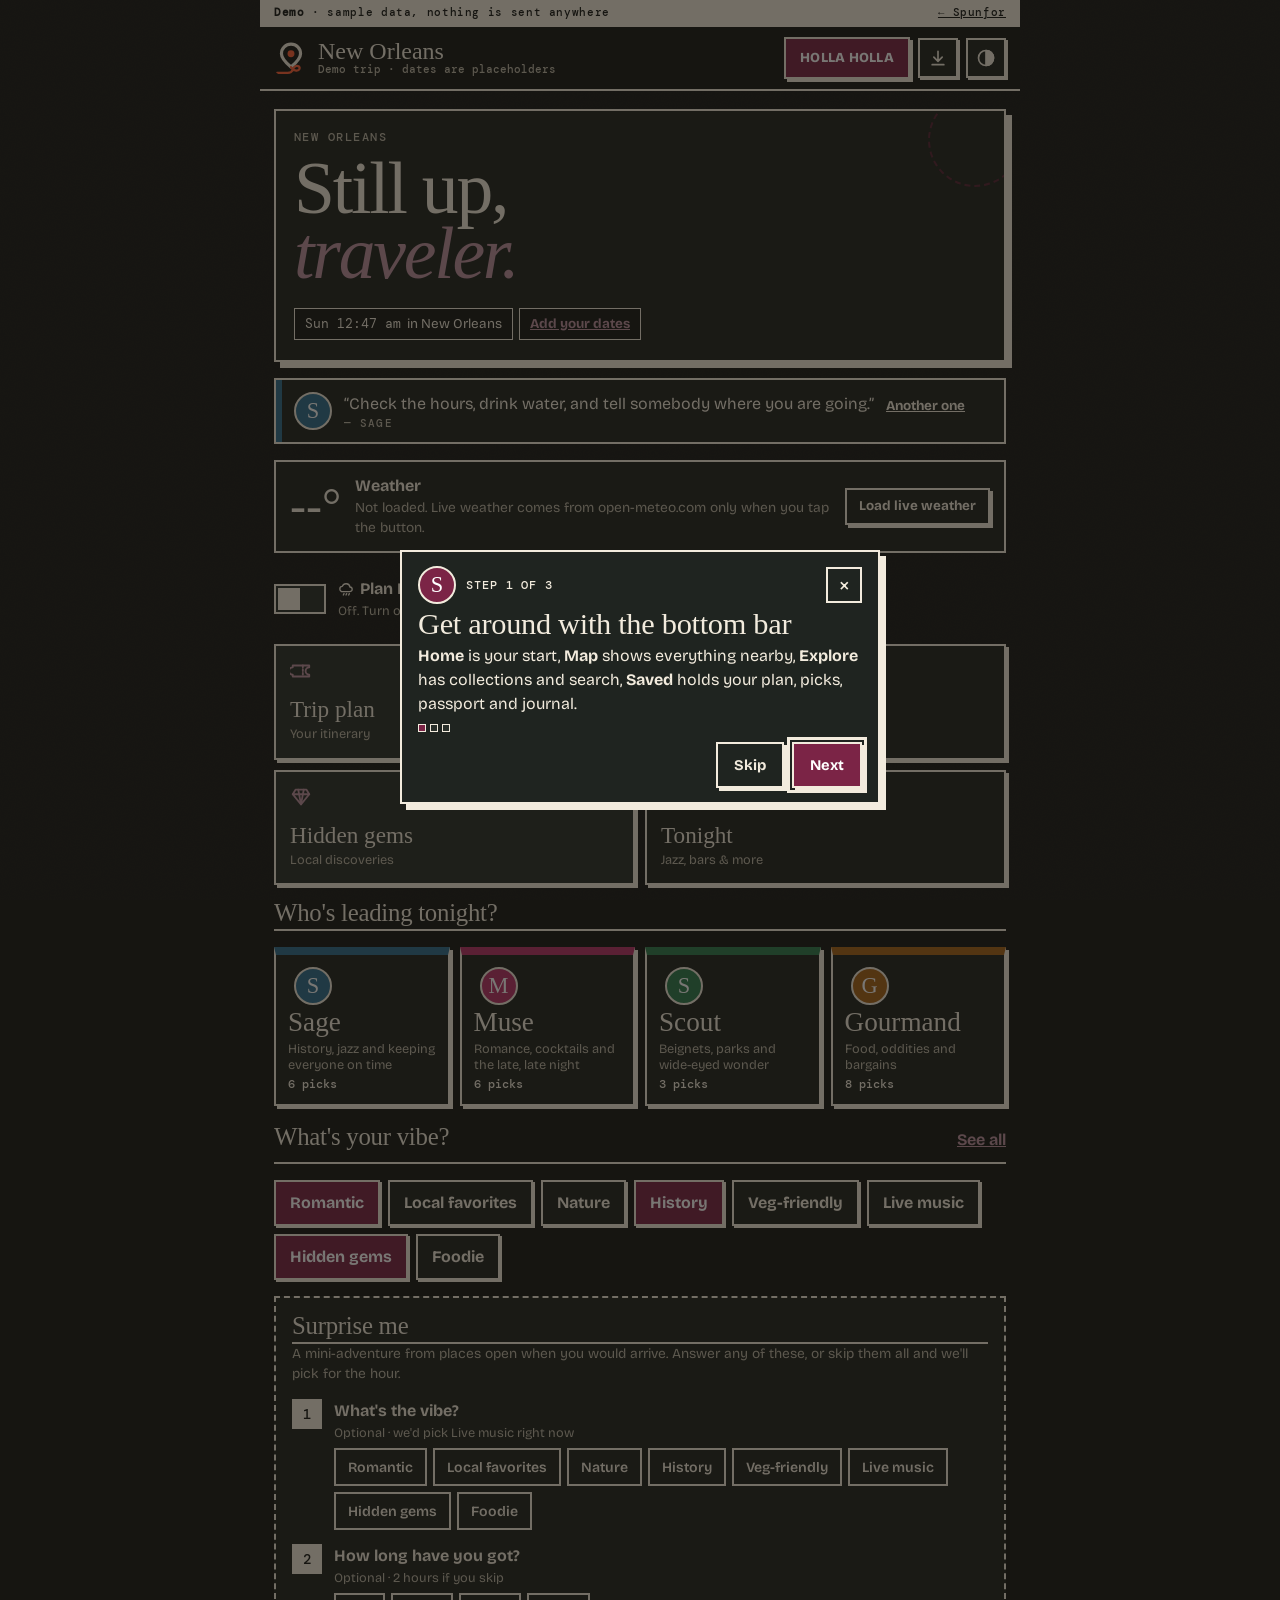
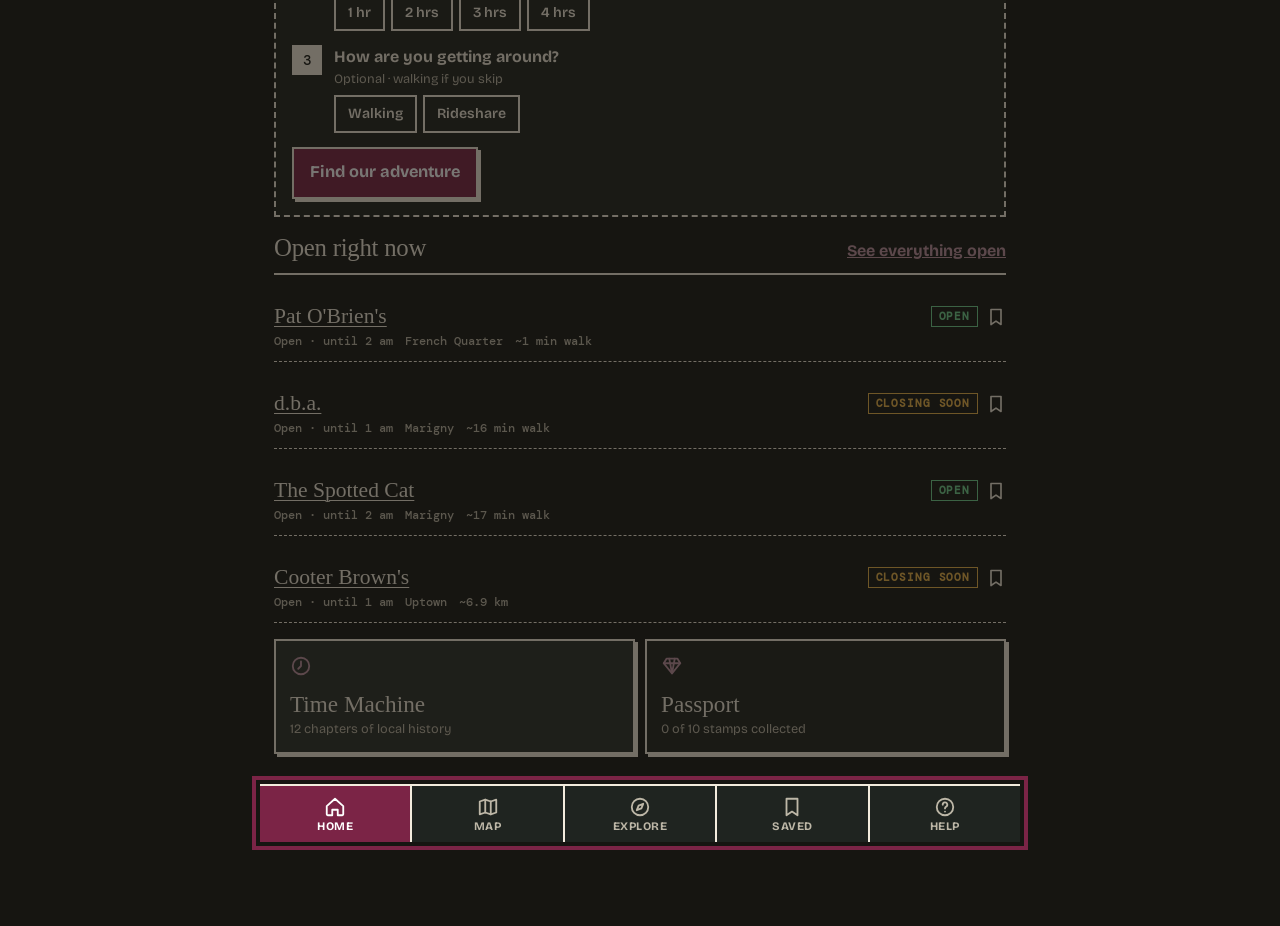
==== demo/index.html @ 2b11a24d "Publish Spunfor site and demo" ====
<!doctype html>
<html lang="en" data-scheme="auto" data-theme-mode="city">
<head>
<meta charset="utf-8">
<meta name="viewport" content="width=device-width, initial-scale=1, viewport-fit=cover">
<title>Spunfor demo app · New Orleans sample</title>
<meta name="description" content="Interactive demo of a Spunfor trip app: Home, Map, Explore, Saved and Help. Open-now filter, Surprise Me, personas, Time Machine, plan, votes, passport and journal. Sample data: New Orleans.">
<meta name="theme-color" content="#F2EBDD">
<link rel="manifest" href="manifest.webmanifest">
<link rel="icon" href="../favicon.svg" type="image/svg+xml">
<link rel="apple-touch-icon" href="../apple-touch-icon.png">
<meta name="apple-mobile-web-app-capable" content="yes">
<meta name="mobile-web-app-capable" content="yes">
<link rel="stylesheet" href="vendor/leaflet/leaflet.css">
<link rel="stylesheet" href="vendor/markercluster/MarkerCluster.css">
<link rel="stylesheet" href="demo.css">
</head>
<body>
<a class="skip" href="#view">Skip to content</a>
<div class="shell" id="shell">
  <div class="demo-bar"><span><b>Demo</b> · sample data, nothing is sent anywhere</span><a href="../index.html">← Spunfor</a></div>
  <header class="top">
    <button class="brand" id="brand" aria-label="Go to Home"><img src="../logo-mark.svg" alt="" width="34" height="34"><span><b id="tripTitle">Trip</b><small id="tripSub"></small></span></button>
    <div class="top-actions">
      <button class="holla" id="btnHolla" aria-pressed="false" title="Show only what is open right now">Holla Holla</button>
      <button class="icon-btn" id="btnInstall" aria-label="Install app" title="Install app"><svg viewBox="0 0 24 24" width="20" height="20" fill="none" stroke="currentColor" stroke-width="2" stroke-linecap="round" stroke-linejoin="round" aria-hidden="true"><path d="M12 4v11M7 11l5 5 5-5M5 20h14"/></svg></button>
      <button class="icon-btn" id="btnTheme" aria-label="Settings and theme" title="Settings and theme"><svg viewBox="0 0 24 24" width="20" height="20" fill="none" stroke="currentColor" stroke-width="2" stroke-linecap="round" stroke-linejoin="round" aria-hidden="true"><circle cx="12" cy="12" r="9"/><path d="M12 3a9 9 0 0 1 0 18z" fill="currentColor"/></svg></button>
    </div>
  </header>
  <main id="view" tabindex="-1"></main>
  <nav class="tabs" id="tabs" role="tablist" aria-label="App sections"></nav>
</div>
<div class="sheet-wrap" id="sheetWrap" hidden>
  <div class="scrim" data-act="closeSheet"></div>
  <section class="sheet" id="sheet" role="dialog" aria-modal="true" aria-labelledby="sheetTitle" tabindex="-1"></section>
</div>
<div class="toast" id="toast" role="status" aria-live="polite"></div>
<script src="vendor/leaflet/leaflet.js"></script>
<script src="vendor/markercluster/leaflet.markercluster.js"></script>
<script src="config.js"></script>
<script src="demo.js"></script>
</body>
</html>
---- demo/vendor/markercluster/MarkerCluster.css ----
.leaflet-cluster-anim .leaflet-marker-icon, .leaflet-cluster-anim .leaflet-marker-shadow {
	-webkit-transition: -webkit-transform 0.3s ease-out, opacity 0.3s ease-in;
	-moz-transition: -moz-transform 0.3s ease-out, opacity 0.3s ease-in;
	-o-transition: -o-transform 0.3s ease-out, opacity 0.3s ease-in;
	transition: transform 0.3s ease-out, opacity 0.3s ease-in;
}

.leaflet-cluster-spider-leg {
	/* stroke-dashoffset (duration and function) should match with leaflet-marker-icon transform in order to track it exactly */
	-webkit-transition: -webkit-stroke-dashoffset 0.3s ease-out, -webkit-stroke-opacity 0.3s ease-in;
	-moz-transition: -moz-stroke-dashoffset 0.3s ease-out, -moz-stroke-opacity 0.3s ease-in;
	-o-transition: -o-stroke-dashoffset 0.3s ease-out, -o-stroke-opacity 0.3s ease-in;
	transition: stroke-dashoffset 0.3s ease-out, stroke-opacity 0.3s ease-in;
}
---- demo/demo.css ----
/* Spunfor demo app: thread & paper. Same bones as the V3 reference (Home, Map, Explore, Saved, Help), new skin. */
@font-face{font-family:"Instrument Serif";src:url(../fonts/instrument-serif.woff2) format("woff2");font-weight:400;font-style:normal;font-display:swap}
@font-face{font-family:"Instrument Serif";src:url(../fonts/instrument-serif-italic.woff2) format("woff2");font-weight:400;font-style:italic;font-display:swap}
@font-face{font-family:"Bricolage Grotesque";src:url(../fonts/bricolage.woff2) format("woff2");font-weight:200 800;font-display:swap}
@font-face{font-family:"DM Mono";src:url(../fonts/dm-mono.woff2) format("woff2");font-weight:400;font-display:swap}
@font-face{font-family:"DM Mono";src:url(../fonts/dm-mono-500.woff2) format("woff2");font-weight:500;font-display:swap}
:root{--accent:#7b2446;--accent2:#d9a441;--on-accent:#fff;--accent-text:#7b2446;--accent2-text:#7a5a10;
 --bg:#F2EBDD;--card:#FBF7EE;--ink:#17140F;--ink2:#4B4438;--line:#17140F;--soft:#E8DFCB;
 --serif:"Instrument Serif","Times New Roman",serif;--sans:"Bricolage Grotesque","Helvetica Neue",Arial,sans-serif;--mono:"DM Mono",ui-monospace,Menlo,monospace;
 --ok:#1F6B3A;--warn:#8A5A00;--bad:#A12A12;--hard:3px 3px 0 var(--line);
 --noise:url("data:image/svg+xml,%3Csvg xmlns='http://www.w3.org/2000/svg' width='220' height='220'%3E%3Cfilter id='n'%3E%3CfeTurbulence type='fractalNoise' baseFrequency='.85' numOctaves='3' stitchTiles='stitch'/%3E%3CfeColorMatrix values='0 0 0 0 .1 0 0 0 0 .08 0 0 0 0 .05 0 0 0 .5 0'/%3E%3C/filter%3E%3Crect width='100%25' height='100%25' filter='url(%23n)'/%3E%3C/svg%3E")}
[data-theme-mode=generic]{--bg:#F5F7FA;--card:#fff;--ink:#0F172A;--ink2:#475569;--line:#0F172A;--soft:#E2E8F0}
[data-scheme=dark]{--bg:#161917;--card:#1F2420;--ink:#F2EBDD;--ink2:#BDB7A7;--line:#F2EBDD;--soft:#2A302B;--ok:#6FD08F;--warn:#E8B24A;--bad:#FF8A70}
[data-scheme=dark][data-theme-mode=generic]{--bg:#0F141B;--card:#18202A;--ink:#E8EEF5;--ink2:#A3B0C0;--line:#E8EEF5;--soft:#222C39}
*{box-sizing:border-box}
html{-webkit-text-size-adjust:100%}
body{margin:0;font:400 16px/1.5 var(--sans);color:var(--ink);background:var(--bg);overflow-x:hidden}
body.noscroll{overflow:hidden}
body::before{content:"";position:fixed;inset:0;background-image:var(--noise);opacity:.12;mix-blend-mode:multiply;pointer-events:none;z-index:1}
[data-scheme=dark] body::before{opacity:.05;mix-blend-mode:screen}
button,input,select{font:inherit;color:inherit}
button{cursor:pointer}
a{color:var(--accent-text)}
h1,h2,h3{font-family:var(--serif);font-weight:400;margin:0 0 .3em;line-height:.98;letter-spacing:-.01em}
h2{font-size:2.5rem}h3{font-size:1.55rem}
p{margin:0 0 .8em}
em{font-style:italic}
.mono{font-family:var(--mono)}.small{font-size:.86rem}.muted{color:var(--ink2)}
.sr,.skip:not(:focus){position:absolute;width:1px;height:1px;overflow:hidden;clip:rect(0 0 0 0)}
.skip:focus{position:fixed;left:8px;top:8px;background:var(--ink);color:var(--bg);padding:8px 12px;z-index:300}
:focus-visible{outline:3px solid var(--ink);outline-offset:2px;box-shadow:0 0 0 5px var(--accent)}
.k{display:block;font:500 .72rem/1.2 var(--mono);letter-spacing:.13em;text-transform:uppercase;color:var(--ink2)}
.shell{max-width:760px;margin:0 auto;min-height:100vh;position:relative;z-index:2;padding-bottom:calc(84px + env(safe-area-inset-bottom))}
.demo-bar{display:flex;justify-content:space-between;gap:12px;background:var(--ink);color:var(--bg);font:500 .72rem/1 var(--mono);letter-spacing:.06em;padding:8px 14px}
.demo-bar a{color:var(--bg)}
.top{position:sticky;top:0;z-index:30;display:flex;align-items:center;justify-content:space-between;gap:8px;padding:10px 14px;background:var(--bg);border-bottom:2px solid var(--line)}
.brand{display:flex;align-items:center;gap:10px;background:none;border:0;padding:0;text-align:left;min-width:0}
.brand img{border-radius:8px;flex:none}
.brand span{display:block;min-width:0}.brand b{display:block;font:400 1.5rem/1 var(--serif);white-space:nowrap;overflow:hidden;text-overflow:ellipsis;max-width:46vw}
.brand small{display:block;font:500 .68rem/1.2 var(--mono);color:var(--ink2);white-space:nowrap;overflow:hidden;text-overflow:ellipsis;max-width:46vw}
.top-actions{display:flex;gap:8px;align-items:center}
.icon-btn{width:40px;height:40px;display:grid;place-items:center;background:var(--card);border:2px solid var(--line);box-shadow:2px 2px 0 var(--line);border-radius:0}
.icon-btn:active{transform:translate(2px,2px);box-shadow:none}
.holla{background:var(--accent);color:var(--on-accent);border:2px solid var(--line);box-shadow:var(--hard);padding:9px 12px;font-weight:800;font-size:.86rem;letter-spacing:.02em;text-transform:uppercase}
.holla[aria-pressed=true]{background:var(--ink);color:var(--bg);transform:translate(3px,3px);box-shadow:none}
.holla:active{transform:translate(3px,3px);box-shadow:none}
main{padding:18px 14px 30px;outline:0}
.page>*+*{margin-top:16px}
/* tab bar */
.tabs{position:fixed;left:0;right:0;bottom:0;z-index:40;display:flex;max-width:760px;margin:0 auto;background:var(--card);border-top:2px solid var(--line);padding-bottom:env(safe-area-inset-bottom)}
.tab{position:relative;flex:1;display:flex;flex-direction:column;align-items:center;gap:3px;padding:10px 0 9px;background:none;border:0;border-right:2px solid var(--line);font:700 .72rem/1 var(--sans);letter-spacing:.04em;text-transform:uppercase;color:var(--ink2)}
.tab:last-child{border-right:0}
.tab.on{background:var(--accent);color:var(--on-accent)}
.tab .n{position:absolute;top:4px;right:calc(50% - 26px);font:500 .62rem/1 var(--mono);background:var(--ink);color:var(--bg);padding:2px 5px;font-style:normal}
/* buttons + chips */
.btn{display:inline-flex;align-items:center;justify-content:center;gap:8px;min-height:44px;padding:10px 16px;background:var(--card);color:var(--ink);border:2px solid var(--line);box-shadow:var(--hard);font-weight:700;font-size:.92rem;text-decoration:none;border-radius:0}
.btn:hover{transform:translate(-1px,-1px)}
.btn:active{transform:translate(3px,3px);box-shadow:none}
.btn.primary{background:var(--accent);color:var(--on-accent)}
.btn.sm{min-height:36px;padding:6px 12px;font-size:.84rem}
.btn.big{min-height:52px;font-size:1.02rem}
.btn[disabled]{opacity:.45;pointer-events:none}
.chip{min-height:38px;padding:6px 12px;background:var(--card);border:2px solid var(--line);font-weight:600;font-size:.88rem;border-radius:0}
.chip[aria-pressed=true]{background:var(--ink);color:var(--bg)}
.chip.zero{opacity:.55}
.cn{font:500 .72rem var(--mono);opacity:.8}
.chip-btn{display:inline-flex;align-items:center;gap:4px;background:none;border:2px solid var(--line);padding:5px 9px;font-weight:700;font-size:.8rem}
.lnk{background:none;border:0;color:var(--accent-text);font-weight:700;text-decoration:underline;padding:6px 0}
.row,.actions{display:flex;flex-wrap:wrap;gap:8px;align-items:center}
.seg{display:flex;flex-wrap:wrap;gap:6px}
.field{min-height:44px;padding:8px 12px;background:var(--card);border:2px solid var(--line);border-radius:0;max-width:100%}
.field.search{flex:1;min-width:0}.field.wide{width:100%;margin-top:6px}
.sh{display:flex;align-items:baseline;justify-content:space-between;gap:10px;border-bottom:2px solid var(--line);padding-bottom:4px}
.sh h3{margin:0}.count{font:500 .8rem var(--mono)}
.head h2{margin-bottom:.15em}
/* hero */
.hero{border:2px solid var(--line);background:var(--card);padding:20px 18px;box-shadow:6px 6px 0 var(--line);position:relative;overflow:hidden}
.hero::after{content:"";position:absolute;right:-18px;top:-18px;width:90px;height:90px;border:2px dashed var(--accent);border-radius:50%;opacity:.6}
.hero h2{font-size:clamp(2.8rem,12vw,4.6rem);line-height:.88;margin:.15em 0 .3em;letter-spacing:-.03em}
.hero h2 em{color:var(--accent-text)}
.chips{display:flex;flex-wrap:wrap;gap:6px;margin-top:8px}
.hchip{display:inline-flex;align-items:center;gap:6px;border:1.5px solid var(--line);padding:5px 10px;font-size:.84rem;background:var(--bg)}
.hchip.on{background:var(--accent);color:var(--on-accent)}
.hchip.lnk{color:var(--accent-text);text-decoration:underline}
.note-bar{border-left:5px solid var(--accent);padding:8px 12px;background:var(--soft);font-size:.9rem;margin:0}
.wx{display:flex;align-items:center;gap:14px;border:2px solid var(--line);background:var(--card);padding:12px 14px;flex-wrap:wrap}
.wx.alert{border-color:var(--bad);background:var(--soft)}
.deg{font:400 3rem/1 var(--serif)}
.wx>div{flex:1;min-width:160px}
.planb{display:flex;align-items:center;gap:12px;padding:8px 0}
.planb small{display:block;color:var(--ink2);font-size:.8rem}
.planb b{display:flex;align-items:center;gap:6px}
.switch{flex:none;width:52px;height:30px;border:2px solid var(--line);background:var(--soft);padding:2px;border-radius:0;position:relative}
.switch i{display:block;width:22px;height:22px;background:var(--ink);transition:transform .15s}
.switch.on{background:var(--accent)}.switch.on i{transform:translateX(22px);background:var(--on-accent)}
/* quips / personas */
.quip{display:flex;gap:12px;align-items:flex-start;border:2px solid var(--line);background:var(--card);padding:12px;position:relative}
.quip::before{content:"";position:absolute;left:0;top:0;bottom:0;width:6px;background:var(--pc,var(--accent))}
.quip .badge,.tour .badge,.g-badge{flex:none;display:grid;place-items:center;width:38px;height:38px;border-radius:50%;background:var(--pc,var(--accent));color:#fff;font:400 1.4rem/1 var(--serif);border:2px solid var(--line);margin-left:6px}
.quip p{margin:0}.quip .who{display:block;font:500 .7rem var(--mono);letter-spacing:.1em;text-transform:uppercase;color:var(--ink2)}
.quip button{background:none;border:0;padding:4px 0;font-weight:700;color:var(--ink);text-decoration:underline;font-size:.84rem}
.girls{display:grid;grid-template-columns:repeat(2,1fr);gap:10px}
.girl{display:flex;flex-direction:column;align-items:flex-start;gap:4px;text-align:left;padding:12px;background:var(--card);border:2px solid var(--line);box-shadow:var(--hard);border-top:8px solid var(--pc)}
.girl b{font:400 1.7rem/1 var(--serif)}.girl .g-k{font-size:.8rem;color:var(--ink2);line-height:1.25}.girl .g-n{font:500 .72rem var(--mono)}
.girl:active{transform:translate(3px,3px);box-shadow:none}
/* tiles */
.tiles,.two{display:grid;grid-template-columns:repeat(2,1fr);gap:10px}
.two{grid-template-columns:1fr 1fr}
.tile{display:flex;flex-direction:column;align-items:flex-start;gap:3px;text-align:left;padding:14px;background:var(--card);border:2px solid var(--line);box-shadow:var(--hard);min-height:112px}
.tile:nth-child(odd){background:var(--soft)}
.tile b{font:400 1.45rem/1 var(--serif)}.tile span:last-child{font-size:.8rem;color:var(--ink2)}
.ti{color:var(--accent-text);margin-bottom:6px}
.tile:active{transform:translate(3px,3px);box-shadow:none}
.tile.wide{min-height:96px}
.moods{display:flex;flex-wrap:wrap;gap:8px}
.mood{padding:9px 14px;background:var(--card);border:2px solid var(--line);font-weight:700;box-shadow:2px 2px 0 var(--line)}
.mood:nth-child(3n+1){background:var(--accent);color:var(--on-accent)}
/* surprise */
.surprise{border:2px dashed var(--line);padding:16px;background:var(--card)}
.sstep{display:flex;gap:12px;margin:14px 0}
.snum{flex:none;width:30px;height:30px;display:grid;place-items:center;background:var(--ink);color:var(--bg);font:500 .9rem var(--mono)}
.sbody{flex:1;min-width:0}.sbody>b{display:block}.shint{display:block;font-size:.8rem;color:var(--ink2);margin-bottom:6px}
.adv{margin-top:16px;border-top:2px solid var(--line);padding-top:14px}
.adv-leg{margin:6px 0 6px 20px;padding-left:12px;border-left:3px dotted var(--accent);font-size:.84rem;color:var(--ink2);display:flex;gap:6px;align-items:center}
.adv-stop{display:flex;gap:12px}.adv-stop .t{font:500 .9rem var(--mono);min-width:64px}
.adv-stop .what{display:flex;flex-direction:column}
.plink{background:none;border:0;padding:2px 0;text-align:left;font-weight:800;color:var(--accent-text);text-decoration:underline}
.why{display:block;font-size:.88rem;color:var(--ink2)}
.est{font-size:.8rem}
.empty,.emptybox{border:2px dashed var(--line);padding:18px;text-align:center;background:var(--card)}
/* place cards: ticket */
.grid{display:grid;gap:14px}
.tk{display:flex;background:var(--card);border:2px solid var(--line);box-shadow:var(--hard);position:relative;-webkit-mask:radial-gradient(circle 9px at calc(100% - 118px) 0,#0000 98%,#000) top/100% 51% no-repeat,radial-gradient(circle 9px at calc(100% - 118px) 100%,#0000 98%,#000) bottom/100% 51% no-repeat;mask:radial-gradient(circle 9px at calc(100% - 118px) 0,#0000 98%,#000) top/100% 51% no-repeat,radial-gradient(circle 9px at calc(100% - 118px) 100%,#0000 98%,#000) bottom/100% 51% no-repeat}
.tk::before{content:"";position:absolute;left:0;top:0;bottom:0;width:6px;background:var(--pc)}
.tk.closed{opacity:.88}
.tk-main{flex:1;min-width:0;text-align:left;background:none;border:0;padding:14px 12px 14px 18px;display:flex;flex-direction:column;gap:4px}
.tk-main h3{margin:2px 0 0;font-size:1.6rem}
.tk-meta{display:flex;flex-wrap:wrap;gap:4px 12px;font:500 .74rem var(--mono);color:var(--ink2);margin-top:4px}
.tk-meta .vis{color:var(--ok)}
.tk-stub{width:118px;flex:none;border-left:2px dashed var(--line);padding:10px 8px;display:flex;flex-direction:column;gap:6px;align-items:flex-start;background:var(--soft)}
.tk-stub small{font:500 .68rem/1.25 var(--mono);color:var(--ink2)}
.st{display:inline-block;font:700 .68rem/1 var(--mono);letter-spacing:.08em;text-transform:uppercase;padding:4px 7px;border:1.5px solid currentColor}
.st.open{color:var(--ok)}.st.closing{color:var(--warn)}.st.closed{color:var(--bad)}
.heartbtn{display:inline-flex;gap:4px;align-items:center;background:none;border:0;padding:4px 0;font-weight:700;font-size:.8rem}
.heartbtn[aria-pressed=true]{color:var(--accent-text)}.heartbtn[aria-pressed=true] svg{fill:currentColor}
.res{display:grid;grid-template-columns:1fr auto;gap:2px 10px;padding:12px 0;border-bottom:1.5px dashed var(--line)}
.res .nm{background:none;border:0;padding:0;text-align:left;font:400 1.35rem/1.1 var(--serif);text-decoration:underline;text-decoration-thickness:1px;text-underline-offset:3px}
.res .right{display:flex;align-items:center;gap:8px}
.sub2{grid-column:1/-1;display:flex;flex-wrap:wrap;gap:4px 12px;font:500 .74rem var(--mono);color:var(--ink2)}
.res .votes,.res .hearts,.res .field,.res>.small{grid-column:1/-1}
.every{font:700 .68rem var(--mono);background:var(--accent);color:var(--on-accent);padding:3px 6px;text-transform:uppercase}
/* explore */
.cols{display:grid;grid-template-columns:repeat(2,1fr);gap:10px}
.colcard{display:flex;flex-direction:column;align-items:flex-start;text-align:left;gap:4px;padding:14px;min-height:140px;border:2px solid var(--line);box-shadow:var(--hard);background:var(--card)}
.colcard b{font:400 1.6rem/1 var(--serif)}.colcard span:last-child{font-size:.82rem;color:var(--ink2)}
.colcard .n2{font:500 .7rem var(--mono);text-transform:uppercase;letter-spacing:.08em}
.colcard.c0{background:var(--accent);color:var(--on-accent)}.colcard.c0 span:last-child{color:inherit}
.colcard.c3,.colcard.c1{background:var(--soft)}
.colcard:nth-child(5n+1){grid-column:1/-1;min-height:110px}
.fgroups{display:grid;gap:10px}.fg-l{display:block;font:500 .7rem var(--mono);letter-spacing:.1em;text-transform:uppercase;color:var(--ink2);margin-bottom:4px}
.fg-c{display:flex;flex-wrap:wrap;gap:6px}
.whybox{border:2px solid var(--line);border-left:8px solid var(--pc,var(--accent));padding:10px 12px;background:var(--card)}
.whybox p{margin:2px 0 0}.ok{font:700 .7rem var(--mono);text-transform:uppercase;letter-spacing:.08em}
.colhead,.holla-head{border:2px solid var(--line);background:var(--card);padding:16px;box-shadow:var(--hard)}
.colhead h2,.holla-head h2{margin:.1em 0}
.colhead .story{font:italic 1.25rem/1.2 var(--serif)}
.holla-head{background:var(--accent);color:var(--on-accent)}.holla-head .k{color:inherit}
.holla-off{background:none;border:0;color:inherit;font-weight:800;text-decoration:underline;padding:0}
.sim{display:flex;flex-wrap:wrap;gap:8px;align-items:center;border:1.5px dashed var(--line);padding:8px 10px}
.links{display:flex;flex-wrap:wrap;gap:6px 14px}
/* time machine */
.tm-bar{display:flex;gap:6px;overflow-x:auto;padding-bottom:6px}.tm-bar .chip{flex:none}
.tm-card{border:2px solid var(--line);background:var(--card);padding:18px;box-shadow:var(--hard)}
.yr{display:block;font:400 4.4rem/.9 var(--serif);color:var(--accent-text)}
.route{list-style:none;padding:0;margin:0;border-left:3px dotted var(--accent);margin-left:8px}
.route li{display:flex;gap:12px;padding:0 0 18px 14px}.route .t{font:500 .9rem var(--mono);min-width:64px}
/* map */
.mapctl{display:flex;flex-wrap:wrap;gap:8px;align-items:flex-end}
.mapsel{display:flex;flex-direction:column;gap:2px;font:500 .7rem var(--mono);text-transform:uppercase;letter-spacing:.08em;color:var(--ink2)}
.mapsel.wide{flex:1}.mapsel .field{text-transform:none;letter-spacing:0;font:inherit;font-size:.95rem;color:var(--ink)}
.mapwrap{position:relative;border:2px solid var(--line);box-shadow:var(--hard)}
.leafmap{height:min(58vh,460px);min-height:300px;background:var(--soft);z-index:1}
.leafmap.dark .leaflet-tile-pane{filter:invert(1) hue-rotate(180deg) brightness(.9) contrast(.9)}
.mapshield{position:absolute;inset:0;z-index:500;background:transparent;border:0;display:flex;align-items:flex-end;justify-content:center;padding:10px}
.mapshield span{background:var(--ink);color:var(--bg);font-weight:700;font-size:.8rem;padding:7px 12px}
.mk{display:grid;place-items:center;width:26px;height:26px;border-radius:50%;border:2.5px solid #17140F;font:700 .62rem var(--mono);color:#17140F;background:#F2EBDD;box-shadow:2px 2px 0 #17140F}
.mk.off{opacity:.55;background:#c9c0ac}.mk.on{background:var(--accent);color:var(--on-accent)}
.mk.on.t-sage{background:#2F6F8F;color:#fff}.mk.on.t-muse{background:#B8326A;color:#fff}.mk.on.t-scout{background:#2E7D4F;color:#fff}.mk.on.t-gourmand{background:#A8641A;color:#fff}
.mk.sv{outline:3px solid #F2EBDD;outline-offset:1px}
.mk.me{width:34px;height:34px;border-radius:0;background:#17140F;color:#F2EBDD;border-color:#F2EBDD}
.mk.stop{background:#F2EBDD;border-radius:0;transform:rotate(45deg)}.mk.stop{font-size:.7rem}
.clu{display:grid;place-items:center;width:34px;height:34px;background:var(--ink,#17140F);color:#F2EBDD;font:700 .8rem var(--mono);border:2px solid #F2EBDD;box-shadow:2px 2px 0 #17140F}
.safety{border:2px solid var(--line);padding:12px;background:var(--card)}.tips{margin:0;padding-left:18px}
details.cat{border:2px solid var(--line);background:var(--card)}details.cat summary{padding:12px;font:400 1.3rem var(--serif);cursor:pointer;display:flex;justify-content:space-between}details.cat .body{padding:0 12px 12px}
.c{font:500 .8rem var(--mono)}
/* saved */
.days{overflow-x:auto;flex-wrap:nowrap}.days .chip{flex:none}
.itin{border-left:3px dotted var(--accent);margin-left:14px;padding-left:0}
.stop{display:flex;gap:10px;align-items:flex-start;margin-left:-15px;padding:6px 0}
.num{flex:none;width:27px;height:27px;display:grid;place-items:center;background:var(--accent);color:var(--on-accent);border:2px solid var(--line);font:700 .8rem var(--mono)}
.stop .sbody{flex:1;min-width:0}.slink{background:none;border:0;padding:0;text-align:left;text-decoration:underline;font-size:1.02rem}
.stop small{display:block;font:500 .74rem var(--mono);color:var(--ink2)}
.bad{display:block;font-size:.78rem;color:var(--bad);font-style:normal;font-weight:700}
.sctl{display:flex;gap:4px;flex-wrap:wrap;justify-content:flex-end;max-width:132px}
.sctl button{min-width:34px;min-height:34px;border:1.5px solid var(--line);background:var(--card);font:600 .72rem var(--mono);display:grid;place-items:center;padding:0 4px}
.sctl button[disabled]{opacity:.3}
.leg{margin:2px 0 2px 14px;padding-left:14px;font-size:.78rem;color:var(--ink2);display:flex;gap:6px;align-items:center}
.votes{display:flex;gap:6px;margin-top:6px}
.vote{flex:1;min-height:40px;border:2px solid var(--line);background:var(--card);font-weight:700}
.vote[aria-pressed=true].v-must{background:var(--ok);color:#fff}.vote[aria-pressed=true].v-maybe{background:var(--accent2);color:#17140F}.vote[aria-pressed=true].v-skip{background:var(--ink);color:var(--bg)}
[data-scheme=dark] .vote[aria-pressed=true].v-must{color:#101510}
.crew{border:2px solid var(--line);padding:12px;background:var(--card);display:grid;gap:8px}
.addperson{display:flex;gap:6px}.addperson .field{flex:1;min-width:0}
.prog{height:14px;border:2px solid var(--line);background:var(--card)}.prog span{display:block;height:100%;background:var(--accent)}
.stamps{display:grid;grid-template-columns:repeat(2,1fr);gap:12px}
.stamp{aspect-ratio:1.3;border:3px dashed var(--ink2);display:grid;place-items:center;text-align:center;padding:8px;color:var(--ink2);transform:rotate(var(--r))}
.stamp.got{border:3px solid var(--accent-text);color:var(--accent-text);background:var(--card);box-shadow:inset 0 0 0 3px var(--card),inset 0 0 0 5px var(--accent-text)}
.stamp .g{display:block;font:500 .74rem var(--mono);letter-spacing:.14em}.stamp b{display:block;font:400 1.35rem/1 var(--serif);margin:4px 0}
.box{border:2px solid var(--line);padding:12px;background:var(--card);margin-top:12px}.box h3{font-size:1.25rem}.box ul{margin:0;padding-left:18px}
.hearts{display:flex;gap:2px}.hearts button{background:none;border:0;padding:6px;color:var(--ink2)}.hearts button.on{color:var(--accent-text)}.hearts button.on svg{fill:currentColor}
/* help */
.help-toc{display:flex;flex-wrap:wrap;gap:6px 14px}
.help-sec{border-top:2px solid var(--line);padding-top:12px}
.help-sec dt{font-weight:800;margin-top:10px}.help-sec dd{margin:2px 0 0;color:var(--ink2)}.help-sec dd b{color:var(--ink)}
code{font:500 .86em var(--mono);background:var(--soft);padding:1px 5px}
/* sheets */
.sheet-wrap{position:fixed;inset:0;z-index:100;display:flex;align-items:flex-end;justify-content:center}
.sheet-wrap[hidden]{display:none}
.scrim{position:absolute;inset:0;background:rgba(23,20,15,.55);opacity:0;transition:opacity .18s}
.sheet-wrap.on .scrim{opacity:1}
.sheet{position:relative;width:100%;max-width:640px;max-height:88vh;overflow:auto;background:var(--bg);border:2px solid var(--line);border-bottom:0;padding:10px 16px calc(20px + env(safe-area-inset-bottom));transform:translateY(30px);opacity:0;transition:transform .2s,opacity .2s;outline:0}
.sheet-wrap.on .sheet{transform:none;opacity:1}
.grab{width:46px;height:5px;background:var(--line);margin:0 auto 10px}
.rowb{display:flex;justify-content:space-between;align-items:flex-start;gap:10px}.rowb h2{font-size:2.2rem;margin:0}
.status-row{display:flex;align-items:center;gap:10px;margin:8px 0}
.more summary{cursor:pointer;font-weight:700;padding:6px 0}
.hrs{width:100%;border-collapse:collapse;font:500 .84rem var(--mono)}.hrs td{padding:4px 6px;border-bottom:1px dashed var(--line)}.hrs .is-today{font-weight:700;background:var(--soft)}
.kv{display:grid;grid-template-columns:84px 1fr;gap:6px 10px;margin:12px 0}.kv dt{font:500 .72rem var(--mono);text-transform:uppercase;color:var(--ink2);padding-top:3px}.kv dd{margin:0}
.srcline{font-size:.8rem;color:var(--ink2)}
.stickybar{position:sticky;bottom:-20px;display:flex;flex-wrap:wrap;gap:8px;background:var(--bg);padding:10px 0;border-top:2px solid var(--line);margin-top:10px}
.modes{display:grid;grid-template-columns:repeat(3,1fr);gap:8px}
.mode{display:flex;flex-direction:column;align-items:flex-start;gap:3px;text-align:left;padding:10px;border:2px solid var(--line);background:var(--card)}.mode small{font-size:.74rem;color:var(--ink2)}
.mode i{width:100%;height:16px;border:1.5px solid var(--line);display:block}
.mode[aria-pressed=true]{background:var(--ink);color:var(--bg)}.mode[aria-pressed=true] small{color:var(--bg)}
.custom{margin:12px 0}.presets{display:flex;gap:6px;flex-wrap:wrap}.presets button{width:34px;height:34px;border:2px solid var(--line)}
input[type=color]{width:48px;height:44px;border:2px solid var(--line);padding:2px;background:var(--card)}
.sec-t{font-size:1.4rem;margin-top:1.1em;border-bottom:2px solid var(--line)}
.pedit{display:grid;gap:6px;border-left:6px solid var(--pc);padding:6px 0 6px 10px;margin:8px 0}.pedit label{display:grid;gap:2px;font:500 .72rem var(--mono);text-transform:uppercase;color:var(--ink2)}
.toast{position:fixed;left:50%;bottom:calc(92px + env(safe-area-inset-bottom));transform:translate(-50%,20px);background:var(--ink);color:var(--bg);padding:10px 16px;font-weight:700;font-size:.9rem;opacity:0;pointer-events:none;transition:.2s;z-index:200;max-width:90vw;text-align:center}
.toast.on{opacity:1;transform:translate(-50%,0)}
/* tour */
.tour-hi{position:relative;z-index:150;outline:4px solid var(--accent)!important;outline-offset:4px;box-shadow:0 0 0 9999px rgba(23,20,15,.58)!important}
.top.tour-hi,.tabs.tour-hi{box-shadow:0 0 0 9999px rgba(23,20,15,.58)!important}
.top .holla.tour-hi{position:relative}
.tour{position:fixed;left:12px;right:12px;bottom:calc(96px + env(safe-area-inset-bottom));max-width:480px;margin:0 auto;z-index:260;background:var(--card);border:2px solid var(--line);box-shadow:6px 6px 0 var(--line);padding:14px 16px}
.tour.tour-up{bottom:auto;top:90px}
.tour h2{font-size:1.9rem;margin:6px 0 4px}.tour p{margin:0 0 8px}
.tour-top{display:flex;align-items:center;gap:10px}.tour-n{flex:1;font:500 .72rem var(--mono);text-transform:uppercase;letter-spacing:.08em}
.tour-x{width:36px;height:36px;border:2px solid var(--line);background:none;font-size:1.3rem}
.tour .badge{margin-left:0}
.tour-dots{display:flex;gap:4px;margin:6px 0 10px;flex-wrap:wrap}.tour-dots i{width:8px;height:8px;background:var(--soft);border:1px solid var(--line)}.tour-dots i.on{background:var(--accent)}
.tour-acts{display:flex;gap:8px;flex-wrap:wrap;justify-content:flex-end}
.leaflet-container{font-family:var(--sans)}
@media(min-width:620px){.girls{grid-template-columns:repeat(4,1fr)}.cols{grid-template-columns:repeat(3,1fr)}.colcard:nth-child(5n+1){grid-column:auto}.grid{grid-template-columns:1fr 1fr}.stamps{grid-template-columns:repeat(3,1fr)}.sheet-wrap{align-items:center}.sheet{border-bottom:2px solid var(--line)}}
@media(max-width:380px){.tk{-webkit-mask:none;mask:none}.tk-stub{width:104px}.brand b,.brand small{max-width:34vw}.holla{padding:8px}}
@media(prefers-reduced-motion:reduce){*{transition:none!important;animation:none!important;scroll-behavior:auto!important}}
.holla{white-space:nowrap;font-size:.76rem;padding:9px 10px}
.brand b{max-width:40vw}
.demo-bar{font-size:.66rem}
@media(min-width:620px){.brand b,.brand small{max-width:none}.holla{font-size:.86rem;padding:9px 14px}}
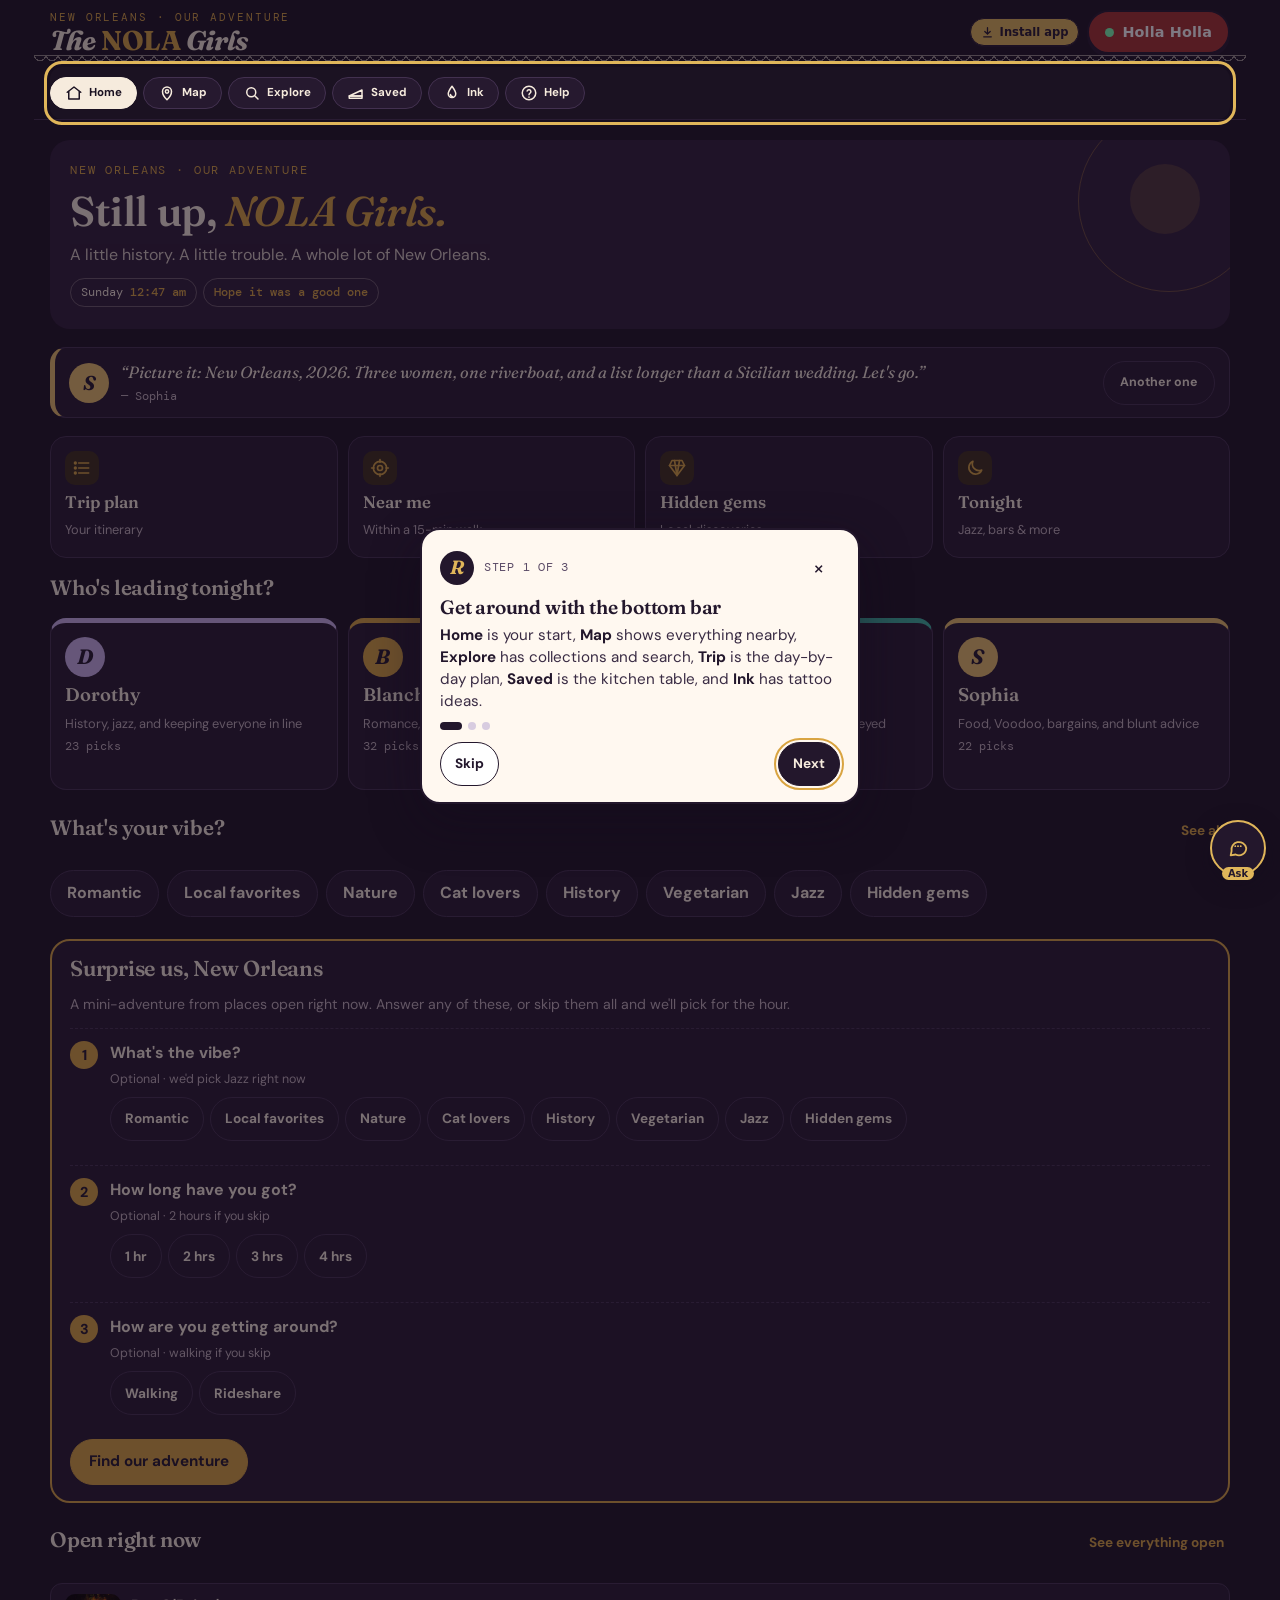
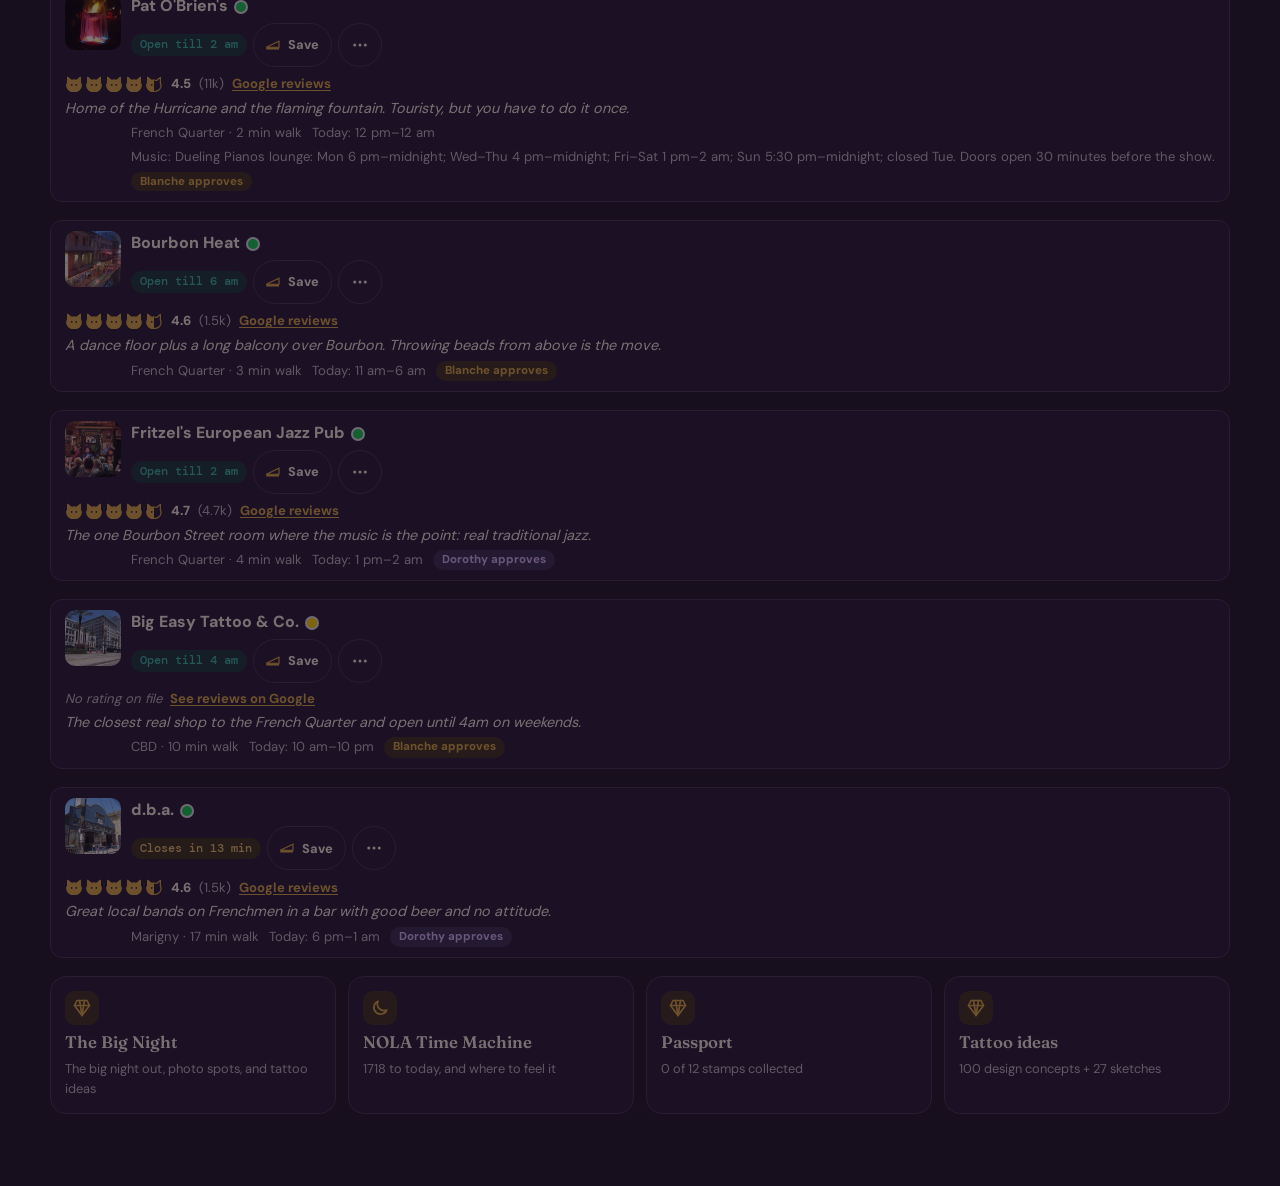
==== commit a7f4792e: "Spunfor redesign: Unbounded brand, unlock modal customizer, single-file demo (e2e 77/77)" ====
--- a/demo/index.html
+++ b/demo/index.html
@@ -1,43 +1,5348 @@
 <!doctype html>
-<html lang="en" data-scheme="auto" data-theme-mode="city">
+<html lang="en">
 <head>
 <meta charset="utf-8">
-<meta name="viewport" content="width=device-width, initial-scale=1, viewport-fit=cover">
-<title>Spunfor demo app · New Orleans sample</title>
-<meta name="description" content="Interactive demo of a Spunfor trip app: Home, Map, Explore, Saved and Help. Open-now filter, Surprise Me, personas, Time Machine, plan, votes, passport and journal. Sample data: New Orleans.">
-<meta name="theme-color" content="#F2EBDD">
+<meta name="viewport" content="width=device-width,initial-scale=1,viewport-fit=cover">
+<meta name="description" content="V3 New · New Orleans trip hub: what is open now, a real map, the plan, saved places, and tattoo ideas.">
+<meta name="robots" content="noindex,nofollow">
+<meta name="theme-color" content="#23172C">
 <link rel="manifest" href="manifest.webmanifest">
-<link rel="icon" href="../favicon.svg" type="image/svg+xml">
-<link rel="apple-touch-icon" href="../apple-touch-icon.png">
+<link rel="icon" href="icon.svg" type="image/svg+xml">
+<link rel="apple-touch-icon" href="icon.svg">
 <meta name="apple-mobile-web-app-capable" content="yes">
-<meta name="mobile-web-app-capable" content="yes">
+<style>:root{padding-top:env(safe-area-inset-top,0px);padding-bottom:env(safe-area-inset-bottom,0px)}body{margin:0}img{max-width:100%}[hidden]{display:none!important}</style>
+</head>
+<body>
+<title>NOLA Girls Companion</title>
+<link rel="stylesheet" href="fonts/fonts.css">
 <link rel="stylesheet" href="vendor/leaflet/leaflet.css">
 <link rel="stylesheet" href="vendor/markercluster/MarkerCluster.css">
-<link rel="stylesheet" href="demo.css">
-</head>
-<body>
-<a class="skip" href="#view">Skip to content</a>
-<div class="shell" id="shell">
-  <div class="demo-bar"><span><b>Demo</b> · sample data, nothing is sent anywhere</span><a href="../index.html">← Spunfor</a></div>
-  <header class="top">
-    <button class="brand" id="brand" aria-label="Go to Home"><img src="../logo-mark.svg" alt="" width="34" height="34"><span><b id="tripTitle">Trip</b><small id="tripSub"></small></span></button>
-    <div class="top-actions">
-      <button class="holla" id="btnHolla" aria-pressed="false" title="Show only what is open right now">Holla Holla</button>
-      <button class="icon-btn" id="btnInstall" aria-label="Install app" title="Install app"><svg viewBox="0 0 24 24" width="20" height="20" fill="none" stroke="currentColor" stroke-width="2" stroke-linecap="round" stroke-linejoin="round" aria-hidden="true"><path d="M12 4v11M7 11l5 5 5-5M5 20h14"/></svg></button>
-      <button class="icon-btn" id="btnTheme" aria-label="Settings and theme" title="Settings and theme"><svg viewBox="0 0 24 24" width="20" height="20" fill="none" stroke="currentColor" stroke-width="2" stroke-linecap="round" stroke-linejoin="round" aria-hidden="true"><circle cx="12" cy="12" r="9"/><path d="M12 3a9 9 0 0 1 0 18z" fill="currentColor"/></svg></button>
-    </div>
-  </header>
-  <main id="view" tabindex="-1"></main>
-  <nav class="tabs" id="tabs" role="tablist" aria-label="App sections"></nav>
-</div>
-<div class="sheet-wrap" id="sheetWrap" hidden>
-  <div class="scrim" data-act="closeSheet"></div>
-  <section class="sheet" id="sheet" role="dialog" aria-modal="true" aria-labelledby="sheetTitle" tabindex="-1"></section>
-</div>
-<div class="toast" id="toast" role="status" aria-live="polite"></div>
+<link rel="stylesheet" href="vendor/markercluster/MarkerCluster.Default.css">
+<style>
+/* Layout: 1985 Miami lanai. Wicker-and-banana-leaf header with a script logo, pastel tabs, one view at a time; each tab opens with a line from one of the four girls. */
+:root{
+  --bg:#FFF4EF;  --surface:#FFFFFF; --sunk:#FBE7DF; --ink:#2E2433; --muted:#6F6274; --line:#EBD3CB;
+  --accent:#2F7F73; --accent-ink:#FFFFFF; --accent-soft:#D6EFE9;   /* seafoam: Rose */
+  --coral:#D2614C;  --coral-soft:#FCE1DA;                          /* coral: Blanche */
+  --lav:#7558AE;    --lav-soft:#ECE4F7;                            /* lavender: Dorothy */
+  --gold:#9C6C14;   --gold-soft:#F7EAD0;                           /* gold: Sophia */
+  --leaf:#5C9A6A;   --wicker:#D8B98E;
+  --warn:#9A2F22;   --warn-soft:#FBE3DE; --scrim:rgba(46,36,51,.5);
+  --water:#B9DDE6; --safe:#2E8B4E; --mid:#D19A12; --risk:#C23B32;
+  --script:"Pacifico", "Brush Script MT", cursive;
+  --display:"Playfair Display", Georgia, serif;
+  --body:"Nunito Sans", "Segoe UI", system-ui, sans-serif;
+  --mono:"DM Mono", ui-monospace, Consolas, monospace;
+}
+@media (prefers-color-scheme: dark){
+  :root:not([data-theme="light"]){
+    --bg:#1C1622; --surface:#261E2D; --sunk:#30263A; --ink:#F6ECEF; --muted:#BBAEC0; --line:#3E3249;
+    --accent:#7FD3C3; --accent-ink:#10201D; --accent-soft:#1E3B37;
+    --coral:#F59A86; --coral-soft:#4A2622; --lav:#C2ACEC; --lav-soft:#33284A; --gold:#E8BE6A; --gold-soft:#3D3018;
+    --leaf:#79B888; --wicker:#6B5638; --warn:#F2A394; --warn-soft:#45231E; --scrim:rgba(0,0,0,.6); --water:#1F4450; --safe:#4CC27A; --mid:#F0C04A; --risk:#F06A5E; color-scheme:dark;
+  }
+}
+:root[data-theme="dark"]{
+  --bg:#1C1622; --surface:#261E2D; --sunk:#30263A; --ink:#F6ECEF; --muted:#BBAEC0; --line:#3E3249;
+  --accent:#7FD3C3; --accent-ink:#10201D; --accent-soft:#1E3B37;
+  --coral:#F59A86; --coral-soft:#4A2622; --lav:#C2ACEC; --lav-soft:#33284A; --gold:#E8BE6A; --gold-soft:#3D3018;
+  --leaf:#79B888; --wicker:#6B5638; --warn:#F2A394; --warn-soft:#45231E; --scrim:rgba(0,0,0,.6); --water:#1F4450; --safe:#4CC27A; --mid:#F0C04A; --risk:#F06A5E; color-scheme:dark;
+}
+*{box-sizing:border-box}
+body{background:var(--bg);color:var(--ink);font-family:var(--body);font-size:15px;line-height:1.55;padding-inline:16px;padding-block:0 72px}
+.wrap{max-width:1080px;margin:0 auto}
+h1,h2,h3{margin:0;text-wrap:balance;line-height:1.15}
+h2{font-family:var(--display);font-style:italic;font-weight:700;font-size:1.8rem}
+h3{font-family:var(--display);font-style:italic;font-weight:700;font-size:1.15rem}
+p{margin:0}
+a{color:var(--accent);text-underline-offset:2px}
+button{font:inherit;color:inherit;cursor:pointer}
+:focus-visible{outline:2px solid var(--coral);outline-offset:2px}
+.muted{color:var(--muted)} .small{font-size:.85rem}
+.mono{font-family:var(--mono);font-variant-numeric:tabular-nums}
+.eyebrow{font-family:var(--mono);font-size:.72rem;letter-spacing:.12em;text-transform:uppercase;color:var(--coral)}
+
+/* header: wicker strip + leaves */
+.top{position:sticky;top:env(safe-area-inset-top,0px);z-index:10;background:var(--bg);margin-inline:-16px;padding:0 16px;border-bottom:1px solid var(--line)}
+.wicker{height:8px;margin-inline:-16px;background:
+  repeating-linear-gradient(45deg,var(--wicker) 0 3px,transparent 3px 7px),
+  repeating-linear-gradient(-45deg,var(--wicker) 0 3px,var(--sunk) 3px 7px)}
+.top-row{position:relative;display:flex;flex-wrap:wrap;align-items:center;justify-content:space-between;gap:6px 16px;padding-top:10px}
+.brand{display:flex;align-items:baseline;gap:12px;flex-wrap:wrap;min-width:0}
+.logo{font-family:var(--script);font-weight:400;font-size:1.9rem;color:var(--coral);line-height:1.2}
+.logo span{color:var(--accent)}
+.sub{font-family:var(--mono);font-size:.75rem;color:var(--muted)}
+.sync{font-family:var(--mono);font-size:.72rem;padding:3px 10px;border-radius:999px;border:1px solid var(--line);color:var(--muted);background:var(--surface);white-space:nowrap}
+.sync.on{border-color:var(--accent);color:var(--accent);background:var(--accent-soft)}
+.leaf{position:absolute;right:-6px;top:-4px;width:86px;height:86px;opacity:.22;pointer-events:none}
+.leaf path{fill:var(--leaf)}
+.tabs{display:flex;gap:6px;overflow-x:auto;padding-block:10px;scrollbar-width:none}
+.tabs::-webkit-scrollbar{display:none}
+.tab{border:1px solid var(--line);background:var(--surface);border-radius:999px;padding:6px 14px;font-weight:700;font-size:.9rem;color:var(--muted);white-space:nowrap}
+.tab[aria-selected="true"]{background:var(--ink);border-color:var(--ink);color:var(--bg)}
+.tab .n{font-family:var(--mono);font-size:.7rem;margin-left:5px;color:var(--coral)}
+.tab[aria-selected="true"] .n{color:var(--gold-soft)}
+main{padding-top:20px;display:grid;gap:20px}
+.view{display:grid;gap:18px}
+.head{display:grid;gap:4px}
+
+/* girl talk */
+.talk{display:grid;grid-template-columns:auto 1fr auto;gap:12px;align-items:center;border-radius:14px;padding:12px 14px;background:var(--lav-soft);border:1px solid var(--line)}
+.talk[data-g="Blanche"]{background:var(--coral-soft)}
+.talk[data-g="Rose"]{background:var(--accent-soft)}
+.talk[data-g="Sophia"]{background:var(--gold-soft)}
+.badge-g{width:40px;height:40px;border-radius:50%;display:grid;place-items:center;font-family:var(--script);font-size:1.2rem;color:var(--surface);background:var(--lav)}
+.talk[data-g="Blanche"] .badge-g{background:var(--coral)}
+.talk[data-g="Rose"] .badge-g{background:var(--accent);color:var(--accent-ink)}
+.talk[data-g="Sophia"] .badge-g{background:var(--gold)}
+.talk q{font-style:italic;quotes:"\201C" "\201D"}
+.talk .who-g{display:block;font-family:var(--mono);font-size:.72rem;color:var(--muted);margin-top:2px}
+.talk > div{min-width:0}
+.again{border:1px solid var(--line);background:var(--surface);border-radius:999px;padding:4px 10px;font-size:.78rem;font-weight:700;white-space:nowrap}
+
+/* picture it */
+.picture{background:var(--surface);border:1px solid var(--line);border-radius:14px;padding:18px 20px;display:grid;gap:12px}
+.picture .line{font-family:var(--display);font-style:italic;font-weight:700;font-size:clamp(1.3rem,3.6vw,1.9rem);line-height:1.2}
+.picture .line em{font-style:italic;color:var(--coral)}
+.facts{display:flex;flex-wrap:wrap;gap:8px}
+.fact{border-radius:999px;padding:4px 12px;font-size:.85rem;background:var(--sunk);font-weight:600}
+.fact b{font-family:var(--mono);font-weight:500;color:var(--coral)}
+.form{display:grid;grid-template-columns:repeat(auto-fit,minmax(180px,1fr));gap:10px}
+.form label{display:grid;gap:4px;font-size:.8rem;font-weight:700;color:var(--muted);min-width:0}
+.field{border:1px solid var(--line);background:var(--bg);border-radius:8px;padding:8px 12px;font:inherit;color:var(--ink);min-width:0;width:100%}
+.alerts{display:grid;gap:8px}
+.alert{display:grid;grid-template-columns:auto 1fr;gap:10px;align-items:start;border-radius:10px;padding:10px 14px;background:var(--sunk);font-size:.9rem}
+.alert .dot{width:10px;height:10px;border-radius:50%;margin-top:6px;background:var(--accent)}
+.alert.good .dot{background:var(--leaf)} .alert.heads .dot{background:var(--coral)} .alert.fun .dot{background:var(--lav)}
+
+/* chips & controls */
+.row{display:flex;flex-wrap:wrap;gap:8px;align-items:center}
+.chip{border:1px solid var(--line);background:var(--surface);border-radius:999px;padding:5px 12px;font-size:.85rem;font-weight:700;white-space:nowrap}
+.chip[aria-pressed="true"]{background:var(--accent);border-color:var(--accent);color:var(--accent-ink)}
+.chip.cake[aria-pressed="true"]{background:var(--coral);border-color:var(--coral);color:var(--surface)}
+input.search{flex:1 1 220px;width:auto;background:var(--surface)}
+select.field{flex:0 1 auto;width:auto;background:var(--surface)}
+.count{font-family:var(--mono);font-size:.8rem;color:var(--muted)}
+.btn{border:1px solid var(--line);background:var(--sunk);border-radius:999px;padding:5px 12px;font-size:.8rem;font-weight:700;text-decoration:none;color:var(--ink);display:inline-flex;align-items:center;gap:6px}
+.btn:hover{border-color:var(--coral)}
+.btn.primary{background:var(--coral);border-color:var(--coral);color:var(--surface)}
+.btn:disabled{opacity:.5;cursor:not-allowed}
+
+/* cards */
+.grid{display:grid;grid-template-columns:repeat(auto-fill,minmax(290px,1fr));gap:12px}
+.card{background:var(--surface);border:1px solid var(--line);border-radius:14px;padding:16px;display:grid;gap:8px;align-content:start;min-width:0}
+.card-top{display:flex;justify-content:space-between;gap:10px;align-items:start}
+.card h3 button{all:unset;cursor:pointer}
+.card h3 button:hover{color:var(--coral)}
+.card h3 button:focus-visible{outline:2px solid var(--coral);outline-offset:2px}
+.meta{display:flex;flex-wrap:wrap;gap:4px 10px;font-size:.8rem;color:var(--muted)}
+.meta .mono{color:var(--ink)}
+.tags{display:flex;flex-wrap:wrap;gap:4px}
+.tag{font-family:var(--mono);font-size:.68rem;padding:1px 8px;border-radius:999px;background:var(--sunk);color:var(--muted)}
+.ok{font-size:.72rem;font-weight:800;padding:1px 9px;border-radius:999px}
+.ok.Dorothy{background:var(--lav-soft);color:var(--lav)} .ok.Blanche{background:var(--coral-soft);color:var(--coral)}
+.ok.Rose{background:var(--accent-soft);color:var(--accent)} .ok.Sophia{background:var(--gold-soft);color:var(--gold)}
+.note{font-size:.9rem}
+.actions{display:flex;flex-wrap:wrap;gap:6px;align-items:center}
+.cakebtn{border:1px solid var(--line);background:var(--surface);border-radius:999px;padding:4px 10px 4px 8px;display:inline-flex;align-items:center;gap:6px;font-size:.8rem;font-weight:800;flex-shrink:0}
+.cakebtn svg{width:18px;height:18px}
+.cakebtn .crust{fill:var(--wicker)} .cakebtn .body{fill:none;stroke:var(--coral);stroke-width:1.6} .cakebtn .berry{fill:none}
+.cakebtn[aria-pressed="true"]{background:var(--coral-soft);border-color:var(--coral);color:var(--coral)}
+.cakebtn[aria-pressed="true"] .body{fill:var(--surface)} .cakebtn[aria-pressed="true"] .berry{fill:var(--coral)}
+.faces{display:inline-flex}
+.faces img,.faces span.dot{width:20px;height:20px;border-radius:50%;border:2px solid var(--surface);margin-left:-6px;background:var(--sunk);object-fit:cover}
+.faces img:first-child,.faces span.dot:first-child{margin-left:0}
+.empty{background:var(--surface);border:1px dashed var(--line);border-radius:14px;padding:28px;text-align:center;color:var(--muted)}
+
+/* plan */
+.day{background:var(--surface);border:1px solid var(--line);border-radius:14px;padding:18px 20px;display:grid;gap:10px}
+.day-head{display:flex;flex-wrap:wrap;justify-content:space-between;align-items:baseline;gap:6px;border-bottom:1px dashed var(--line);padding-bottom:10px}
+.date-tag{font-family:var(--mono);font-size:.78rem;color:var(--coral);font-weight:500}
+.who{font-family:var(--mono);font-size:.75rem;color:var(--muted)}
+ol.tl{list-style:none;margin:0;padding:0}
+ol.tl li{display:grid;grid-template-columns:78px 1fr;gap:12px;padding-block:10px;border-top:1px dashed var(--line)}
+ol.tl li:first-child{border-top:0}
+.t{font-family:var(--mono);font-size:.85rem;color:var(--accent);padding-top:1px}
+li.key .t{color:var(--coral);font-weight:500}
+.what{display:grid;gap:4px;min-width:0}
+.what b{font-weight:800}
+.what .d{font-size:.9rem;color:var(--muted)}
+.links{display:flex;flex-wrap:wrap;gap:5px}
+.plink{border:1px solid var(--line);background:var(--sunk);border-radius:999px;padding:2px 10px;font-size:.78rem;font-weight:700}
+.plink:hover{border-color:var(--coral);color:var(--coral)}
+.plink.picked{border-color:var(--coral);color:var(--coral);background:var(--coral-soft)}
+.alt{font-size:.88rem;color:var(--muted);border-left:3px solid var(--wicker);padding-left:12px;display:grid;gap:6px}
+.opts{display:grid;grid-template-columns:repeat(auto-fit,minmax(240px,1fr));gap:10px}
+.opt{border:1px solid var(--line);border-radius:10px;padding:12px 14px;display:grid;gap:6px;align-content:start}
+
+/* tables */
+.tw{overflow-x:auto;border:1px solid var(--line);border-radius:14px;background:var(--surface);max-width:100%}
+table{border-collapse:collapse;width:100%;font-size:.88rem;min-width:640px}
+th,td{text-align:left;padding:9px 12px;border-bottom:1px solid var(--line);vertical-align:top}
+th{font-size:.72rem;letter-spacing:.06em;text-transform:uppercase;color:var(--muted);font-weight:800;background:var(--sunk)}
+tr:last-child td{border-bottom:0}
+td.num{font-family:var(--mono);font-variant-numeric:tabular-nums;white-space:nowrap}
+td.best{color:var(--coral);font-weight:800}
+.callout{border:1px solid var(--line);background:var(--surface);border-radius:14px;padding:14px 16px;display:grid;gap:6px}
+.callout.warn{border-color:var(--warn);background:var(--warn-soft)}
+.callout.warn b:first-child{color:var(--warn)}
+.two{display:grid;grid-template-columns:repeat(auto-fit,minmax(270px,1fr));gap:12px}
+.two > *{min-width:0}
+.box{background:var(--surface);border:1px solid var(--line);border-radius:14px;padding:14px 16px;display:grid;gap:8px;align-content:start}
+.box ul{margin:0;padding-left:18px;display:grid;gap:4px}
+
+/* checklist */
+.checks{list-style:none;margin:0;padding:0;display:grid;gap:6px}
+.check{display:grid;grid-template-columns:28px 1fr auto;gap:10px;align-items:center;background:var(--surface);border:1px solid var(--line);border-radius:12px;padding:10px 14px;text-align:left;width:100%}
+.box-ic{width:22px;height:22px;border:2px solid var(--line);border-radius:6px;display:grid;place-items:center}
+.check[aria-checked="true"] .box-ic{background:var(--accent);border-color:var(--accent)}
+.check[aria-checked="true"] .box-ic::after{content:"";width:10px;height:6px;border-left:2px solid var(--accent-ink);border-bottom:2px solid var(--accent-ink);transform:rotate(-45deg) translate(1px,-1px)}
+.check[aria-checked="true"] .lbl{color:var(--muted);text-decoration:line-through}
+.progress{height:10px;background:var(--sunk);border-radius:99px;overflow:hidden}
+.progress span{display:block;height:100%;background:linear-gradient(90deg,var(--accent),var(--coral))}
+
+/* budget */
+.bar{display:grid;grid-template-columns:150px 1fr 54px;gap:10px;align-items:center;font-size:.88rem}
+.track{height:12px;background:var(--sunk);border-radius:99px;overflow:hidden}
+.fill{display:block;height:100%;background:var(--coral);border-radius:99px}
+.bar .v{font-family:var(--mono);text-align:right}
+
+/* sheet */
+.scrim{position:fixed;inset:0;background:var(--scrim);z-index:40;display:grid;align-items:end;justify-items:center;padding:16px}
+.sheet{background:var(--surface);border-radius:18px;width:min(560px,100%);max-height:85%;overflow:auto;padding:20px;display:grid;gap:12px;border:1px solid var(--line)}
+.sheet-top{display:flex;justify-content:space-between;align-items:start;gap:12px}
+.close{border:1px solid var(--line);background:var(--sunk);border-radius:999px;width:32px;height:32px;flex-shrink:0;font-size:1.1rem;line-height:1}
+.kv{display:grid;grid-template-columns:90px 1fr;gap:6px 12px;font-size:.9rem}
+.kv dt{color:var(--muted)} .kv dd{margin:0;min-width:0}
+.toast{position:fixed;left:50%;bottom:calc(20px + env(safe-area-inset-bottom,0px));transform:translateX(-50%);background:var(--ink);color:var(--bg);padding:9px 16px;border-radius:999px;font-size:.85rem;z-index:50;max-width:calc(100% - 32px)}
+/* open now */
+.nowbtn{border:0;background:var(--coral);color:var(--surface);border-radius:999px;padding:7px 16px;font-weight:800;font-size:.9rem;display:inline-flex;align-items:center;gap:8px;white-space:nowrap}
+.nowbtn .pulse{width:9px;height:9px;border-radius:50%;background:var(--surface);animation:pulse 1.6s ease-in-out infinite}
+@keyframes pulse{0%,100%{opacity:1}50%{opacity:.35}}
+@media (prefers-reduced-motion:reduce){.nowbtn .pulse{animation:none}}
+.clock{background:var(--surface);border:1px solid var(--line);border-radius:14px;padding:16px 18px;display:grid;gap:12px}
+.clock .big{font-family:var(--display);font-style:italic;font-weight:700;font-size:clamp(1.3rem,3.6vw,1.8rem);line-height:1.2}
+.clock .big em{color:var(--coral);font-style:italic}
+.whenrow{display:flex;flex-wrap:wrap;gap:8px;align-items:center}
+.whenrow .field{width:auto;background:var(--surface)}
+.chip.live[aria-pressed="true"]{background:var(--coral);border-color:var(--coral);color:var(--surface)}
+.summary{display:flex;flex-wrap:wrap;gap:8px}
+.sum{border-radius:12px;padding:8px 14px;background:var(--sunk);display:grid;gap:0;min-width:96px}
+.sum b{font-family:var(--mono);font-size:1.4rem;font-weight:500;line-height:1.1}
+.sum span{font-size:.75rem;color:var(--muted);font-weight:700}
+.sum.open b{color:var(--leaf)} .sum.soon b{color:var(--coral)} .sum.later b{color:var(--gold)}
+.sect{display:grid;gap:8px}
+.sect > h3{display:flex;align-items:baseline;gap:8px}
+.sect > h3 .c{font-family:var(--mono);font-style:normal;font-weight:400;font-size:.8rem;color:var(--muted)}
+.grp{font-family:var(--mono);font-size:.72rem;letter-spacing:.1em;text-transform:uppercase;color:var(--muted);margin-top:6px}
+.res{display:grid;grid-template-columns:1fr auto;gap:4px 12px;align-items:center;background:var(--surface);border:1px solid var(--line);border-radius:12px;padding:10px 14px}
+.res .nm{all:unset;cursor:pointer;font-weight:800;min-width:0}
+.res .nm:hover{color:var(--coral)}
+.res .nm:focus-visible{outline:2px solid var(--coral);outline-offset:2px}
+.res .sub2{grid-column:1 / -1;display:flex;flex-wrap:wrap;gap:4px 10px;font-size:.82rem;color:var(--muted)}
+.res .right{display:flex;gap:6px;align-items:center}
+.st{font-family:var(--mono);font-size:.72rem;padding:2px 9px;border-radius:999px;white-space:nowrap;font-weight:500}
+.st.open{background:var(--accent-soft);color:var(--accent)}
+.st.closing{background:var(--gold-soft);color:var(--gold)}
+.st.soon,.st.now{background:var(--coral-soft);color:var(--coral)}
+.st.later{background:var(--gold-soft);color:var(--gold)}
+.st.closed,.st.unknown{background:var(--sunk);color:var(--muted)}
+.ev-time{font-family:var(--mono);font-size:1rem;color:var(--coral);font-weight:500}
+details.more{background:var(--surface);border:1px solid var(--line);border-radius:12px;padding:10px 14px}
+details.more summary{cursor:pointer;font-weight:800}
+details.more p{margin-top:8px;font-size:.88rem;color:var(--muted)}
+.today{font-size:.82rem;display:flex;flex-wrap:wrap;gap:6px;align-items:center}
+.hrs{width:100%;min-width:0;font-size:.85rem;border-collapse:collapse}
+.hrs td{padding:3px 8px 3px 0;border:0}
+.hrs tr.is-today td{font-weight:800;color:var(--coral)}
+.srcline{font-size:.75rem;color:var(--muted)}
+/* grouped filters + why */
+.fgroups{display:grid;gap:8px;background:var(--surface);border:1px solid var(--line);border-radius:14px;padding:12px 14px}
+.fg{display:grid;grid-template-columns:120px 1fr;gap:10px;align-items:start}
+.fg-l{font-family:var(--mono);font-size:.7rem;letter-spacing:.1em;text-transform:uppercase;color:var(--muted);padding-top:7px}
+.fg-c{display:flex;flex-wrap:wrap;gap:6px;min-width:0}
+.whybox{display:grid;gap:6px;justify-items:start;border-radius:14px;padding:12px 16px;background:var(--gold-soft);border:1px solid var(--line)}
+.why{font-style:italic;color:var(--ink);font-size:.9rem}
+.why b{font-style:normal}
+details.cat{background:var(--surface);border:1px solid var(--line);border-radius:14px;overflow:hidden}
+details.cat > summary{list-style:none;cursor:pointer;display:flex;flex-wrap:wrap;align-items:baseline;gap:6px 12px;padding:12px 16px}
+details.cat > summary::-webkit-details-marker{display:none}
+details.cat > summary::before{content:"+";font-family:var(--mono);color:var(--coral);width:12px}
+details.cat[open] > summary::before{content:"–"}
+details.cat > summary .t2{font-family:var(--display);font-style:italic;font-weight:700;font-size:1.1rem}
+details.cat > summary .c{font-family:var(--mono);font-size:.78rem;color:var(--muted)}
+details.cat > summary .hint{flex-basis:100%;font-size:.85rem;color:var(--muted);padding-left:18px}
+details.cat[open] > summary .hint{display:none}
+details.cat .body{display:grid;gap:8px;padding:0 12px 12px}
+details.cat .body .why{padding:4px 6px 2px}
+.stop{all:unset;cursor:pointer;font-weight:800}
+.stop:hover{color:var(--coral)}
+.stop:focus-visible{outline:2px solid var(--coral);outline-offset:2px}
+.stop::after{content:" ›";color:var(--coral);font-weight:400}
+.stop[aria-expanded="true"]::after{content:" ⌄"}
+.stopbody{display:grid;gap:6px;border-left:3px solid var(--coral-soft);padding-left:10px}
+@media (max-width:600px){ .fg{grid-template-columns:1fr;gap:4px} .fg-l{padding-top:0} }
+.chip .cn{font-family:var(--mono);font-size:.72rem;font-weight:500;margin-left:4px;padding:0 6px;border-radius:999px;background:var(--sunk);color:var(--muted)}
+.chip[aria-pressed="true"] .cn{background:var(--surface);color:var(--accent)}
+.chip.zero{opacity:.55}
+.mapwrap{border:1px solid var(--line);border-radius:14px;overflow:hidden;background:var(--surface)}
+svg.map{display:block;width:100%;height:auto;max-height:72vh;touch-action:none;cursor:grab;user-select:none}
+svg.map .zone{stroke-width:1.5;vector-effect:non-scaling-stroke;fill-opacity:.24;stroke-opacity:.7}
+svg.map .zone.green{fill:var(--safe);stroke:var(--safe)} svg.map .zone.yellow{fill:var(--mid);stroke:var(--mid)} svg.map .zone.red{fill:var(--risk);stroke:var(--risk)}
+svg.map .hood{fill:var(--muted);font-family:var(--mono);letter-spacing:.06em;text-transform:uppercase;pointer-events:none}
+svg.map .st-l{fill:var(--muted);font-family:var(--body);font-style:italic;pointer-events:none}
+svg.map .pin{cursor:pointer} svg.map .pin:hover circle:nth-child(2),svg.map .pin:focus circle:nth-child(2){stroke:var(--coral)}
+svg.map .pin-l{fill:var(--ink);font-family:var(--body);font-weight:700;paint-order:stroke;stroke:var(--surface);stroke-width:.35;pointer-events:none}
+.hscroll{flex-wrap:nowrap;overflow-x:auto;padding-bottom:4px;scrollbar-width:none}.hscroll::-webkit-scrollbar{display:none}.hscroll>*{flex-shrink:0}
+.legend{display:flex;flex-wrap:wrap;gap:6px 14px;font-size:.82rem}
+.legend i{display:inline-block;width:12px;height:12px;border-radius:50%;margin-right:6px;vertical-align:-1px;border:1px solid var(--ink)}
+.safety{background:var(--surface);border:1px solid var(--line);border-radius:14px;padding:14px 16px;display:grid;gap:10px}
+.sz{display:grid;grid-template-columns:22px 1fr;gap:10px;align-items:start;font-size:.9rem}
+.sw{width:18px;height:18px;border-radius:5px;margin-top:2px}
+.sw.green{background:var(--safe)} .sw.yellow{background:var(--mid)} .sw.red{background:var(--risk)}
+li.bk{background:var(--surface);border:1px solid var(--line);border-radius:12px;display:grid;gap:0;overflow:hidden}
+li.bk .check{border:0;border-radius:0;border-bottom:1px dashed var(--line)}
+li.bk .num{font-family:var(--mono);font-size:.75rem;color:var(--coral);margin-right:4px}
+.bk-body{padding:10px 14px 14px;display:grid;gap:8px}
+li.bk.done .bk-body{opacity:.6}
+.tips{margin:0;padding-left:18px;display:grid;gap:3px;font-size:.88rem;color:var(--muted)}
+@media (max-width:600px){
+  ol.tl li{grid-template-columns:62px 1fr;gap:10px}
+  .bar{grid-template-columns:105px 1fr 48px}
+  .kv{grid-template-columns:72px 1fr}
+  .talk{grid-template-columns:auto 1fr}
+  .talk .again{grid-column:1 / -1;justify-self:start}
+  .leaf{width:64px;height:64px}
+}
+
+/* ---- phone-first sizing ---- */
+.chip{min-height:40px;padding:8px 14px}
+.btn{min-height:44px;padding:8px 14px;font-size:.85rem}
+.btn.big{font-size:.95rem;padding:10px 18px}
+.plink{min-height:36px;padding:6px 12px}
+.field{font-size:16px;min-height:44px}
+.cakebtn{min-height:40px;padding:6px 12px 6px 10px}
+.tab{display:flex;align-items:center;gap:6px}
+.tab svg{width:18px;height:18px;fill:none;stroke:currentColor;stroke-width:2;stroke-linecap:round;stroke-linejoin:round}
+.tab .n{font-family:var(--mono);font-size:.68rem;background:var(--coral);color:var(--surface);border-radius:999px;padding:0 6px}
+.hbtn{min-height:36px;padding:4px 12px}
+@media (max-width:899px){
+  body{padding-bottom:calc(92px + env(safe-area-inset-bottom,0px))}
+  .tabs{position:fixed;left:0;right:0;bottom:0;z-index:30;margin:0;background:var(--surface);border-top:1px solid var(--line);padding:6px 6px calc(6px + env(safe-area-inset-bottom,0px));justify-content:space-around;gap:2px;box-shadow:0 -4px 16px rgba(0,0,0,.06)}
+  .tab{flex:1 1 0;flex-direction:column;justify-content:center;gap:2px;min-height:56px;padding:4px 2px;border:0;border-radius:12px;background:transparent;font-size:.72rem}
+  .tab svg{width:22px;height:22px}
+  .tab[aria-selected="true"]{background:var(--coral-soft);color:var(--coral);border:0}
+  .tab .n{position:absolute;margin:-30px 0 0 26px}
+  .tab{position:relative}
+  .sheet{border-radius:18px 18px 0 0;width:100%;max-height:88dvh;padding-bottom:calc(20px + env(safe-area-inset-bottom,0px))}
+  .scrim{padding:0}
+  .toast{bottom:calc(96px + env(safe-area-inset-bottom,0px))}
+  .logo{font-size:1.5rem}
+  .top-row .sub{display:none}
+  .leaf{display:none}
+}
+@media (orientation:landscape) and (max-height:500px){ .top .wicker{display:none} .logo{font-size:1.2rem} .leafmap,.leaf-host .leaflet-container{height:80dvh} }
+/* ---- next two hours ---- */
+.next2{background:var(--surface);border:2px solid var(--coral);border-radius:16px;padding:14px 16px;display:grid;gap:10px}
+.n2-head{display:flex;justify-content:space-between;align-items:center;gap:10px}
+.n2-grid{display:grid;grid-template-columns:repeat(auto-fit,minmax(200px,1fr));gap:12px}
+.n2-col{display:grid;gap:6px;align-content:start;min-width:0}
+.n2-item{all:unset;cursor:pointer;display:grid;gap:2px;padding:10px 12px;border:1px solid var(--line);border-radius:12px;background:var(--bg);min-height:44px}
+.n2-item:hover,.n2-item:focus-visible{border-color:var(--coral);outline:none}
+.n2-item span{font-size:.8rem;color:var(--muted)}
+/* ---- votes ---- */
+.votes{grid-column:1 / -1;display:flex;flex-wrap:wrap;gap:6px}
+.vote{border:1px solid var(--line);background:var(--surface);border-radius:999px;min-height:40px;padding:6px 12px;font-weight:800;font-size:.82rem;display:inline-flex;align-items:center;gap:6px}
+.vote.v-must[aria-pressed="true"]{background:var(--coral);border-color:var(--coral);color:var(--surface)}
+.vote.v-maybe[aria-pressed="true"]{background:var(--gold);border-color:var(--gold);color:var(--surface)}
+.vote.v-skip[aria-pressed="true"]{background:var(--muted);border-color:var(--muted);color:var(--surface)}
+/* ---- itinerary travel + fixed/flex ---- */
+ol.tl li.conn{border-top:0;padding-block:0 2px;font-size:.78rem;color:var(--muted);font-family:var(--mono)}
+ol.tl li.conn.tight{color:var(--warn)}
+.fx{justify-self:start;font-family:var(--mono);font-size:.68rem;padding:1px 8px;border-radius:999px}
+.fx.fixed{background:var(--lav-soft);color:var(--lav)} .fx.flex{background:var(--sunk);color:var(--muted)}
+/* ---- version switch ---- */
+.vswitch{display:flex;justify-content:center;align-items:center;gap:6px;margin-inline:-16px;padding:6px 16px;background:var(--ink);color:var(--bg);font-size:.78rem}
+.vswitch span{font-family:var(--mono);letter-spacing:.1em;text-transform:uppercase;opacity:.7;margin-right:4px}
+.vswitch a{color:var(--bg);text-decoration:none;font-weight:800;padding:6px 14px;border-radius:999px;border:1px solid rgba(255,255,255,.35);min-height:32px;display:inline-flex;align-items:center}
+.vswitch a[aria-current="page"]{background:var(--bg);color:var(--ink);border-color:var(--bg)}
+/* ---- ink ---- */
+.ink-sec{display:grid;gap:10px;scroll-margin-top:120px}
+.ink-head{display:flex;gap:12px;align-items:center}
+.ink-num{width:36px;height:36px;border-radius:50%;display:grid;place-items:center;background:var(--ink);color:var(--bg);font-family:var(--mono);flex-shrink:0}
+.ink-num.custom{background:#8E5BD6;color:#fff}
+.ink-grid{display:grid;grid-template-columns:repeat(auto-fill,minmax(230px,1fr));gap:12px}
+.ink-card{background:var(--surface);border:1px solid var(--line);border-radius:16px;overflow:hidden;display:grid;align-content:start}
+.ink-card.star{border:2px solid var(--coral)}
+.ink-card.custom{border-color:#B48AF0}
+.ink-art{all:unset;cursor:zoom-in;display:block;background:var(--surface);border-bottom:1px dashed var(--line);padding:10px;color:var(--ink)}
+.ink-art:focus-visible{outline:2px solid var(--coral);outline-offset:-4px}
+.ink-art svg{display:block;width:100%;height:auto;aspect-ratio:1}
+.inkart *{vector-effect:non-scaling-stroke}
+.inkart{stroke-width:1.4}
+.ink-meta{padding:12px 14px 14px;display:grid;gap:8px}
+.ink-meta h3{font-size:1rem}
+.ink-large{color:var(--ink);background:var(--surface);border:1px dashed var(--line);border-radius:14px;padding:8px}
+.ink-large svg{display:block;width:100%;max-width:440px;margin:0 auto;height:auto;aspect-ratio:1}
+/* ---- real map ---- */
+.mapslot{position:relative}
+.maplock{position:absolute;left:50%;bottom:14px;transform:translateX(-50%);z-index:600;border:0;border-radius:999px;padding:10px 18px;min-height:44px;font-weight:800;font-size:.85rem;background:var(--ink);color:var(--bg);box-shadow:0 4px 14px rgba(0,0,0,.3);white-space:nowrap}
+.maplock.on{background:var(--coral);color:var(--surface)}
+@media (pointer:coarse){ svg.map{touch-action:pan-y} }
+@media (max-width:899px){ .leafmap{height:min(60vh,520px)} }
+.mapwrap{position:relative;z-index:0;isolation:isolate}
+.leafmap{height:min(68dvh,620px);width:100%;display:block}
+.leaflet-container{font-family:var(--body);background:var(--sunk)}
+.leafmap.dark .leaflet-tile-pane{filter:invert(1) hue-rotate(180deg) brightness(.9) contrast(.9)}
+.leaflet-tooltip{font-family:var(--body);font-weight:700}
+.clu{background:var(--coral);color:var(--surface);border:3px solid var(--surface);border-radius:50%;display:grid!important;place-items:center;font-family:var(--mono);font-weight:500;box-shadow:0 2px 8px rgba(0,0,0,.25)}
+.leaflet-control-zoom a{width:40px!important;height:40px!important;line-height:40px!important;font-size:20px!important}
+.leaflet-image-layer,.leaflet-layer,.leaflet-marker-icon,.leaflet-marker-shadow,.leaflet-pane,.leaflet-pane>canvas,.leaflet-pane>svg,.leaflet-tile,.leaflet-tile-container,.leaflet-zoom-box{position:absolute;left:0;top:0}.leaflet-container{overflow:hidden}.leaflet-marker-icon,.leaflet-marker-shadow,.leaflet-tile{-webkit-user-select:none;-moz-user-select:none;user-select:none;-webkit-user-drag:none}.leaflet-tile::selection{background:0 0}.leaflet-safari .leaflet-tile{image-rendering:-webkit-optimize-contrast}.leaflet-safari .leaflet-tile-container{width:1600px;height:1600px;-webkit-transform-origin:0 0}.leaflet-marker-icon,.leaflet-marker-shadow{display:block}.leaflet-container .leaflet-overlay-pane svg{max-width:none!important;max-height:none!important}.leaflet-container .leaflet-marker-pane img,.leaflet-container .leaflet-shadow-pane img,.leaflet-container .leaflet-tile,.leaflet-container .leaflet-tile-pane img,.leaflet-container img.leaflet-image-layer{max-width:none!important;max-height:none!important;width:auto;padding:0}.leaflet-container img.leaflet-tile{mix-blend-mode:plus-lighter}.leaflet-container.leaflet-touch-zoom{-ms-touch-action:pan-x pan-y;touch-action:pan-x pan-y}.leaflet-container.leaflet-touch-drag{-ms-touch-action:pinch-zoom;touch-action:none;touch-action:pinch-zoom}.leaflet-container.leaflet-touch-drag.leaflet-touch-zoom{-ms-touch-action:none;touch-action:none}.leaflet-container{-webkit-tap-highlight-color:transparent}.leaflet-container a{-webkit-tap-highlight-color:rgba(51,181,229,.4)}.leaflet-tile{filter:inherit;visibility:hidden}.leaflet-tile-loaded{visibility:inherit}.leaflet-zoom-box{width:0;height:0;-moz-box-sizing:border-box;box-sizing:border-box;z-index:800}.leaflet-overlay-pane svg{-moz-user-select:none}.leaflet-pane{z-index:400}.leaflet-tile-pane{z-index:200}.leaflet-overlay-pane{z-index:400}.leaflet-shadow-pane{z-index:500}.leaflet-marker-pane{z-index:600}.leaflet-tooltip-pane{z-index:650}.leaflet-popup-pane{z-index:700}.leaflet-map-pane canvas{z-index:100}.leaflet-map-pane svg{z-index:200}.leaflet-vml-shape{width:1px;height:1px}.lvml{behavior:url(#default#VML);display:inline-block;position:absolute}.leaflet-control{position:relative;z-index:800;pointer-events:visiblePainted;pointer-events:auto}.leaflet-bottom,.leaflet-top{position:absolute;z-index:1000;pointer-events:none}.leaflet-top{top:0}.leaflet-right{right:0}.leaflet-bottom{bottom:0}.leaflet-left{left:0}.leaflet-control{float:left;clear:both}.leaflet-right .leaflet-control{float:right}.leaflet-top .leaflet-control{margin-top:10px}.leaflet-bottom .leaflet-control{margin-bottom:10px}.leaflet-left .leaflet-control{margin-left:10px}.leaflet-right .leaflet-control{margin-right:10px}.leaflet-fade-anim .leaflet-popup{opacity:0;-webkit-transition:opacity .2s linear;-moz-transition:opacity .2s linear;transition:opacity .2s linear}.leaflet-fade-anim .leaflet-map-pane .leaflet-popup{opacity:1}.leaflet-zoom-animated{-webkit-transform-origin:0 0;-ms-transform-origin:0 0;transform-origin:0 0}svg.leaflet-zoom-animated{will-change:transform}.leaflet-zoom-anim .leaflet-zoom-animated{-webkit-transition:-webkit-transform .25s cubic-bezier(0,0,.25,1);-moz-transition:-moz-transform .25s cubic-bezier(0,0,.25,1);transition:transform .25s cubic-bezier(0,0,.25,1)}.leaflet-pan-anim .leaflet-tile,.leaflet-zoom-anim .leaflet-tile{-webkit-transition:none;-moz-transition:none;transition:none}.leaflet-zoom-anim .leaflet-zoom-hide{visibility:hidden}.leaflet-interactive{cursor:pointer}.leaflet-grab{cursor:-webkit-grab;cursor:-moz-grab;cursor:grab}.leaflet-crosshair,.leaflet-crosshair .leaflet-interactive{cursor:crosshair}.leaflet-control,.leaflet-popup-pane{cursor:auto}.leaflet-dragging .leaflet-grab,.leaflet-dragging .leaflet-grab .leaflet-interactive,.leaflet-dragging .leaflet-marker-draggable{cursor:move;cursor:-webkit-grabbing;cursor:-moz-grabbing;cursor:grabbing}.leaflet-image-layer,.leaflet-marker-icon,.leaflet-marker-shadow,.leaflet-pane>svg path,.leaflet-tile-container{pointer-events:none}.leaflet-image-layer.leaflet-interactive,.leaflet-marker-icon.leaflet-interactive,.leaflet-pane>svg path.leaflet-interactive,svg.leaflet-image-layer.leaflet-interactive path{pointer-events:visiblePainted;pointer-events:auto}.leaflet-container{background:#ddd;outline-offset:1px}.leaflet-container a{color:#0078a8}.leaflet-zoom-box{border:2px dotted #38f;background:rgba(255,255,255,.5)}.leaflet-container{font-family:"Helvetica Neue",Arial,Helvetica,sans-serif;font-size:12px;font-size:.75rem;line-height:1.5}.leaflet-bar{box-shadow:0 1px 5px rgba(0,0,0,.65);border-radius:4px}.leaflet-bar a{background-color:#fff;border-bottom:1px solid #ccc;width:26px;height:26px;line-height:26px;display:block;text-align:center;text-decoration:none;color:#000}.leaflet-bar a,.leaflet-control-layers-toggle{background-position:50% 50%;background-repeat:no-repeat;display:block}.leaflet-bar a:focus,.leaflet-bar a:hover{background-color:#f4f4f4}.leaflet-bar a:first-child{border-top-left-radius:4px;border-top-right-radius:4px}.leaflet-bar a:last-child{border-bottom-left-radius:4px;border-bottom-right-radius:4px;border-bottom:none}.leaflet-bar a.leaflet-disabled{cursor:default;background-color:#f4f4f4;color:#bbb}.leaflet-touch .leaflet-bar a{width:30px;height:30px;line-height:30px}.leaflet-touch .leaflet-bar a:first-child{border-top-left-radius:2px;border-top-right-radius:2px}.leaflet-touch .leaflet-bar a:last-child{border-bottom-left-radius:2px;border-bottom-right-radius:2px}.leaflet-control-zoom-in,.leaflet-control-zoom-out{font:bold 18px 'Lucida Console',Monaco,monospace;text-indent:1px}.leaflet-touch .leaflet-control-zoom-in,.leaflet-touch .leaflet-control-zoom-out{font-size:22px}.leaflet-control-layers{box-shadow:0 1px 5px rgba(0,0,0,.4);background:#fff;border-radius:5px}.leaflet-control-layers-toggle{background-image:none;width:36px;height:36px}.leaflet-retina .leaflet-control-layers-toggle{background-image:none;background-size:26px 26px}.leaflet-touch .leaflet-control-layers-toggle{width:44px;height:44px}.leaflet-control-layers .leaflet-control-layers-list,.leaflet-control-layers-expanded .leaflet-control-layers-toggle{display:none}.leaflet-control-layers-expanded .leaflet-control-layers-list{display:block;position:relative}.leaflet-control-layers-expanded{padding:6px 10px 6px 6px;color:#333;background:#fff}.leaflet-control-layers-scrollbar{overflow-y:scroll;overflow-x:hidden;padding-right:5px}.leaflet-control-layers-selector{margin-top:2px;position:relative;top:1px}.leaflet-control-layers label{display:block;font-size:13px;font-size:1.08333em}.leaflet-control-layers-separator{height:0;border-top:1px solid #ddd;margin:5px -10px 5px -6px}.leaflet-default-icon-path{background-image:none}.leaflet-container .leaflet-control-attribution{background:#fff;background:rgba(255,255,255,.8);margin:0}.leaflet-control-attribution,.leaflet-control-scale-line{padding:0 5px;color:#333;line-height:1.4}.leaflet-control-attribution a{text-decoration:none}.leaflet-control-attribution a:focus,.leaflet-control-attribution a:hover{text-decoration:underline}.leaflet-attribution-flag{display:inline!important;vertical-align:baseline!important;width:1em;height:.6669em}.leaflet-left .leaflet-control-scale{margin-left:5px}.leaflet-bottom .leaflet-control-scale{margin-bottom:5px}.leaflet-control-scale-line{border:2px solid #777;border-top:none;line-height:1.1;padding:2px 5px 1px;white-space:nowrap;-moz-box-sizing:border-box;box-sizing:border-box;background:rgba(255,255,255,.8);text-shadow:1px 1px #fff}.leaflet-control-scale-line:not(:first-child){border-top:2px solid #777;border-bottom:none;margin-top:-2px}.leaflet-control-scale-line:not(:first-child):not(:last-child){border-bottom:2px solid #777}.leaflet-touch .leaflet-bar,.leaflet-touch .leaflet-control-attribution,.leaflet-touch .leaflet-control-layers{box-shadow:none}.leaflet-touch .leaflet-bar,.leaflet-touch .leaflet-control-layers{border:2px solid rgba(0,0,0,.2);background-clip:padding-box}.leaflet-popup{position:absolute;text-align:center;margin-bottom:20px}.leaflet-popup-content-wrapper{padding:1px;text-align:left;border-radius:12px}.leaflet-popup-content{margin:13px 24px 13px 20px;line-height:1.3;font-size:13px;font-size:1.08333em;min-height:1px}.leaflet-popup-content p{margin:17px 0;margin:1.3em 0}.leaflet-popup-tip-container{width:40px;height:20px;position:absolute;left:50%;margin-top:-1px;margin-left:-20px;overflow:hidden;pointer-events:none}.leaflet-popup-tip{width:17px;height:17px;padding:1px;margin:-10px auto 0;pointer-events:auto;-webkit-transform:rotate(45deg);-moz-transform:rotate(45deg);-ms-transform:rotate(45deg);transform:rotate(45deg)}.leaflet-popup-content-wrapper,.leaflet-popup-tip{background:#fff;color:#333;box-shadow:0 3px 14px rgba(0,0,0,.4)}.leaflet-container a.leaflet-popup-close-button{position:absolute;top:0;right:0;border:none;text-align:center;width:24px;height:24px;font:16px/24px Tahoma,Verdana,sans-serif;color:#757575;text-decoration:none;background:0 0}.leaflet-container a.leaflet-popup-close-button:focus,.leaflet-container a.leaflet-popup-close-button:hover{color:#585858}.leaflet-popup-scrolled{overflow:auto}.leaflet-oldie .leaflet-popup-content-wrapper{-ms-zoom:1}.leaflet-oldie .leaflet-popup-tip{width:24px;margin:0 auto}.leaflet-oldie .leaflet-control-layers,.leaflet-oldie .leaflet-control-zoom,.leaflet-oldie .leaflet-popup-content-wrapper,.leaflet-oldie .leaflet-popup-tip{border:1px solid #999}.leaflet-div-icon{background:#fff;border:1px solid #666}.leaflet-tooltip{position:absolute;padding:6px;background-color:#fff;border:1px solid #fff;border-radius:3px;color:#222;white-space:nowrap;-webkit-user-select:none;-moz-user-select:none;-ms-user-select:none;user-select:none;pointer-events:none;box-shadow:0 1px 3px rgba(0,0,0,.4)}.leaflet-tooltip.leaflet-interactive{cursor:pointer;pointer-events:auto}.leaflet-tooltip-bottom:before,.leaflet-tooltip-left:before,.leaflet-tooltip-right:before,.leaflet-tooltip-top:before{position:absolute;pointer-events:none;border:6px solid transparent;background:0 0;content:""}.leaflet-tooltip-bottom{margin-top:6px}.leaflet-tooltip-top{margin-top:-6px}.leaflet-tooltip-bottom:before,.leaflet-tooltip-top:before{left:50%;margin-left:-6px}.leaflet-tooltip-top:before{bottom:0;margin-bottom:-12px;border-top-color:#fff}.leaflet-tooltip-bottom:before{top:0;margin-top:-12px;margin-left:-6px;border-bottom-color:#fff}.leaflet-tooltip-left{margin-left:-6px}.leaflet-tooltip-right{margin-left:6px}.leaflet-tooltip-left:before,.leaflet-tooltip-right:before{top:50%;margin-top:-6px}.leaflet-tooltip-left:before{right:0;margin-right:-12px;border-left-color:#fff}.leaflet-tooltip-right:before{left:0;margin-left:-12px;border-right-color:#fff}@media print{.leaflet-control{-webkit-print-color-adjust:exact;print-color-adjust:exact}}
+.leaflet-cluster-anim .leaflet-marker-icon, .leaflet-cluster-anim .leaflet-marker-shadow {
+	-webkit-transition: -webkit-transform 0.3s ease-out, opacity 0.3s ease-in;
+	-moz-transition: -moz-transform 0.3s ease-out, opacity 0.3s ease-in;
+	-o-transition: -o-transform 0.3s ease-out, opacity 0.3s ease-in;
+	transition: transform 0.3s ease-out, opacity 0.3s ease-in;
+}
+
+.leaflet-cluster-spider-leg {
+	/* stroke-dashoffset (duration and function) should match with leaflet-marker-icon transform in order to track it exactly */
+	-webkit-transition: -webkit-stroke-dashoffset 0.3s ease-out, -webkit-stroke-opacity 0.3s ease-in;
+	-moz-transition: -moz-stroke-dashoffset 0.3s ease-out, -moz-stroke-opacity 0.3s ease-in;
+	-o-transition: -o-stroke-dashoffset 0.3s ease-out, -o-stroke-opacity 0.3s ease-in;
+	transition: stroke-dashoffset 0.3s ease-out, stroke-opacity 0.3s ease-in;
+}
+
+
+/* ================= V2: Midnight in the French Quarter =================
+   Day: warm ivory, midnight ink, brass and burgundy. After Dark: midnight ground, brass light.
+   Editorial serif headlines (Fraunces), clean sans body (DM Sans), mono for times. */
+:root{ --display:"Fraunces", Georgia, serif; --body:"DM Sans", "Segoe UI", system-ui, sans-serif; --script:"Fraunces", Georgia, serif; --brass:#D9A441; --burg:#7B2446; --emer:#17796C; }
+:root[data-mode="day"]{
+  --bg:#F6EBDD; --surface:#FFFAF3; --sunk:#EFE1CF; --ink:#23172C; --muted:#6B5A63; --line:#E2D1BE;
+  --accent:#0F5F55; --accent-ink:#FFFFFF; --accent-soft:#D8ECE7;
+  --coral:var(--burg); --coral-soft:#F3DCE3; --lav:#5A3D78; --lav-soft:#E9E0F1; --gold:#74500B; --gold-soft:#F5E6C4;
+  --leaf:#21633B; --wicker:var(--brass); --warn:#9A2F22; --warn-soft:#FBE3DE; --scrim:rgba(35,23,44,.55);
+  --water:#BBD7DD; --safe:#2E8B4E; --mid:#C68A0C; --risk:#B8322A; --hero:#23172C; --hero-ink:#F6EBDD; color-scheme:light;
+}
+:root[data-mode="night"]{
+  --bg:#1B1222; --surface:#26192F; --sunk:#33233F; --ink:#F6EBDD; --muted:#C3B2BD; --line:#433150;
+  --accent:#3DB3A1; --accent-ink:#0E2420; --accent-soft:#183634;
+  --coral:var(--brass); --coral-soft:#3C2E1A; --lav:#C9B1EC; --lav-soft:#372A4C; --gold:#E8BE6A; --gold-soft:#3B2F18;
+  --leaf:#6CCB8F; --wicker:var(--brass); --warn:#F2A394; --warn-soft:#45231E; --scrim:rgba(0,0,0,.65);
+  --water:#24485A; --safe:#4CC27A; --mid:#F0C04A; --risk:#F06A5E; --hero:#2E1D38; --hero-ink:#F6EBDD; color-scheme:dark;
+}
+body{font-size:16px}
+.small{font-size:.88rem}
+h1,h2,h3{font-family:var(--display);font-style:normal;letter-spacing:-.01em}
+h2{font-family:var(--display);font-style:normal;font-weight:600;font-size:1.9rem}
+h3{font-family:var(--display);font-style:normal;font-weight:600}
+.eyebrow{color:var(--coral)}
+:root[data-mode="night"] .eyebrow{color:var(--brass)}
+.btn.primary{color:var(--surface)}
+:root[data-mode="night"] .btn.primary{color:#23172C}
+/* header */
+.top{background:var(--bg)}
+.top .wicker,.top .leaf{display:none}
+.v2brand{display:grid;gap:0}
+.v2brand .kick{font-family:var(--mono);font-size:.66rem;letter-spacing:.18em;text-transform:uppercase;color:var(--coral)}
+:root[data-mode="night"] .v2brand .kick{color:var(--brass)}
+.logo2{font-family:var(--display);font-weight:700;font-style:italic;font-size:1.7rem;line-height:1.05;margin:0;color:var(--ink)}
+.logo2 b{font-style:normal;color:var(--coral)}
+:root[data-mode="night"] .logo2 b{color:var(--brass)}
+/* iron balcony border under the header */
+.iron{height:12px;margin-inline:-16px;opacity:.55;background:
+  radial-gradient(circle at 6px 0, transparent 5px, var(--ink) 5px, var(--ink) 6.2px, transparent 6.3px) 0 0/12px 12px repeat-x,
+  linear-gradient(var(--ink),var(--ink)) 0 0/100% 1.2px no-repeat}
+.vswitch{background:var(--hero);color:var(--hero-ink)}
+.vswitch a{color:var(--hero-ink)}
+.vswitch a[aria-current="page"]{background:var(--brass);color:#23172C;border-color:var(--brass)}
+/* hero */
+.hero{background:var(--hero);color:var(--hero-ink);border-radius:20px;padding:22px 20px;display:grid;gap:10px;position:relative;overflow:hidden}
+.hero::after{content:"";position:absolute;right:-30px;top:-30px;width:180px;height:180px;border-radius:50%;border:1.5px solid var(--brass);opacity:.35}
+.hero::before{content:"";position:absolute;right:30px;top:24px;width:70px;height:70px;border-radius:50%;background:var(--brass);opacity:.18}
+.hero .kick{font-family:var(--mono);font-size:.72rem;letter-spacing:.16em;text-transform:uppercase;color:var(--brass)}
+.hero h2{color:var(--hero-ink);font-size:clamp(1.9rem,6vw,2.6rem);line-height:1.05;font-weight:600}
+.hero h2 em{font-style:italic;color:var(--brass)}
+.hero p{color:var(--hero-ink);opacity:.85;max-width:52ch}
+.hero .chips{display:flex;flex-wrap:wrap;gap:6px;position:relative;z-index:1}
+.hchip{font-family:var(--mono);font-size:.75rem;padding:4px 10px;border-radius:999px;border:1px solid rgba(246,235,221,.3);color:var(--hero-ink)}
+.hchip b{color:var(--brass);font-weight:500}
+/* quick tiles */
+.tiles{display:grid;grid-template-columns:repeat(2,1fr);gap:10px}
+@media (min-width:720px){ .tiles{grid-template-columns:repeat(4,1fr)} }
+.tile{all:unset;cursor:pointer;display:grid;gap:4px;align-content:start;padding:14px;border-radius:16px;background:var(--surface);border:1px solid var(--line);min-height:92px}
+.tile:hover,.tile:focus-visible{border-color:var(--coral);outline:none}
+.tile .ti{width:34px;height:34px;border-radius:10px;display:grid;place-items:center;background:var(--coral-soft);color:var(--coral)}
+.tile .ti svg{width:20px;height:20px;fill:none;stroke:currentColor;stroke-width:2;stroke-linecap:round;stroke-linejoin:round}
+.tile b{font-family:var(--display);font-size:1.05rem;font-weight:600}
+.tile span{font-size:.8rem;color:var(--muted)}
+/* moods */
+.moods{display:flex;gap:8px;overflow-x:auto;padding-bottom:4px;scrollbar-width:none}
+.moods::-webkit-scrollbar{display:none}
+.mood{flex-shrink:0;border:1px solid var(--line);background:var(--surface);border-radius:999px;padding:10px 16px;font-weight:700;min-height:44px}
+.mood[aria-pressed="true"]{background:var(--ink);color:var(--bg);border-color:var(--ink)}
+/* section header */
+.sh{display:flex;justify-content:space-between;align-items:baseline;gap:10px}
+.sh h3{font-size:1.3rem}
+.sh .lnk{font-size:.85rem;font-weight:700;color:var(--coral);background:none;border:0;min-height:44px}
+:root[data-mode="night"] .sh .lnk{color:var(--brass)}
+/* surprise */
+.surprise{background:var(--surface);border:2px solid var(--brass);border-radius:20px;padding:16px 18px;display:grid;gap:12px}
+.surprise h3{font-size:1.35rem}
+.seg{display:flex;gap:6px;flex-wrap:wrap}
+.seg .chip[aria-pressed="true"]{background:var(--coral);border-color:var(--coral);color:var(--surface)}
+:root[data-mode="night"] .seg .chip[aria-pressed="true"]{color:#23172C}
+.adv{display:grid;gap:0;border-top:1px dashed var(--line);padding-top:10px}
+.adv-stop{display:grid;grid-template-columns:64px 1fr;gap:12px;padding:8px 0}
+.adv-stop .t{font-family:var(--mono);color:var(--coral)}
+:root[data-mode="night"] .adv-stop .t{color:var(--brass)}
+.adv-leg{font-family:var(--mono);font-size:.75rem;color:var(--muted);padding-left:76px}
+/* collection cards */
+.cols{display:grid;grid-template-columns:repeat(auto-fill,minmax(160px,1fr));gap:10px}
+.colcard{all:unset;cursor:pointer;display:grid;gap:6px;align-content:end;min-height:120px;padding:14px;border-radius:16px;background:var(--hero);color:var(--hero-ink);position:relative;overflow:hidden}
+.colcard::before{content:"";position:absolute;inset:auto -20px -20px auto;width:90px;height:90px;border-radius:50%;background:var(--cc,var(--brass));opacity:.35}
+.colcard b{font-family:var(--display);font-size:1.15rem;font-weight:600;position:relative}
+.colcard span{font-size:.78rem;opacity:.85;position:relative}
+.colcard .n2{font-family:var(--mono);font-size:.7rem;color:var(--brass);position:relative}
+.colcard:focus-visible{outline:2px solid var(--brass);outline-offset:2px}
+/* collection page */
+.colhead{background:var(--hero);color:var(--hero-ink);border-radius:20px;padding:18px 20px;display:grid;gap:8px}
+.colhead h2{color:var(--hero-ink)}
+.colhead p{opacity:.9}
+.story{border-left:3px solid var(--brass);padding:4px 0 4px 12px;font-family:var(--display);font-style:italic}
+/* sheet: sticky actions */
+.sheet .stickybar{position:sticky;bottom:-20px;margin:0 -20px -20px;padding:12px 20px calc(12px + env(safe-area-inset-bottom,0px));background:var(--surface);border-top:1px solid var(--line);display:flex;flex-wrap:wrap;gap:6px;z-index:2}
+/* passport */
+.stamps{display:grid;grid-template-columns:repeat(auto-fill,minmax(120px,1fr));gap:10px}
+.stamp{aspect-ratio:1;border-radius:50%;display:grid;place-items:center;text-align:center;padding:12px;border:2px dashed var(--line);color:var(--muted);transform:rotate(var(--r,-4deg))}
+.stamp .g{font-size:1.6rem;line-height:1;font-family:var(--display)}
+.stamp b{display:block;font-size:.78rem;margin-top:4px}
+.stamp.got{border:3px double var(--coral);color:var(--coral);background:var(--coral-soft)}
+:root[data-mode="night"] .stamp.got{border-color:var(--brass);color:var(--brass);background:var(--gold-soft)}
+.prog{height:10px;border-radius:99px;background:var(--sunk);overflow:hidden}
+.prog span{display:block;height:100%;background:var(--coral)}
+:root[data-mode="night"] .prog span{background:var(--brass)}
+/* journal */
+.hearts{display:flex;gap:2px}
+.hearts button{border:0;background:none;font-size:1.3rem;min-width:36px;min-height:40px;color:var(--line)}
+.hearts button.on{color:var(--coral)}
+:root[data-mode="night"] .hearts button.on{color:var(--brass)}
+/* time machine */
+.tm-bar{display:flex;gap:6px;overflow-x:auto;padding-bottom:6px;scrollbar-width:none}
+.tm-bar::-webkit-scrollbar{display:none}
+.tm-bar .chip{flex-shrink:0;font-family:var(--mono)}
+.tm-card{background:var(--hero);color:var(--hero-ink);border-radius:20px;padding:20px;display:grid;gap:10px}
+.tm-card .yr{font-family:var(--display);font-size:3rem;line-height:1;color:var(--brass);font-weight:700}
+.tm-card h3{color:var(--hero-ink);font-size:1.4rem}
+.tm-card p{opacity:.92}
+/* weather */
+.wx{display:flex;gap:12px;align-items:center;background:var(--surface);border:1px solid var(--line);border-radius:16px;padding:12px 14px}
+.wx .deg{font-family:var(--display);font-size:1.8rem;font-weight:600}
+.wx.alert{border-color:var(--coral)}
+/* AI ink gallery */
+.ai-grid{display:grid;grid-template-columns:repeat(auto-fill,minmax(160px,1fr));gap:10px}
+.ai-card{background:var(--surface);border:1px solid var(--line);border-radius:16px;overflow:hidden;display:grid}
+.ai-card button.img{all:unset;cursor:zoom-in;display:block}
+.ai-card img{display:block;width:100%;aspect-ratio:1;object-fit:cover;background:#F7F3EC}
+.ai-card .m{padding:10px 12px;display:grid;gap:6px}
+.ai-card .m b{font-size:.92rem}
+.ai-big img{display:block;width:100%;max-width:520px;margin:0 auto;border-radius:12px;background:#F7F3EC}
+.badge-every{font-family:var(--mono);font-size:.7rem;padding:2px 9px;border-radius:999px;background:var(--accent);color:var(--accent-ink)}
+.who-chip{display:inline-flex;align-items:center;gap:6px}
+.who-chip img{width:20px;height:20px;border-radius:50%}
+@media (min-width:1024px){ .wrap{max-width:1180px} }
+@media (max-width:899px){
+  .v2brand .kick,#sync{display:none}
+  .top-row{flex-wrap:nowrap;padding-top:8px}
+  .logo2{font-size:1.45rem}
+  .top .row{flex-wrap:nowrap;gap:6px}
+  .hbtn{font-size:.76rem;padding:4px 10px;min-height:36px;white-space:nowrap}
+  .vswitch{padding:4px 16px}
+  .vswitch a{min-height:28px;padding:3px 12px}
+}
+.ai-card{min-width:0}
+.ai-card button.img{width:100%}
+.ai-card img{max-width:100%;height:auto}
+.ai-grid > *{min-width:0}
+/* ---- contrast: every control sets its own text color ---- */
+.plink,.chip,.mood,.vote,.cakebtn,.btn,.tab,.n2-item,.hearts button{color:var(--ink)}
+.chip[aria-pressed="true"]{color:var(--accent-ink)}
+.chip.cake[aria-pressed="true"],.seg .chip[aria-pressed="true"]{color:var(--surface)}
+:root[data-mode="night"] .chip.cake[aria-pressed="true"],:root[data-mode="night"] .seg .chip[aria-pressed="true"]{color:#23172C}
+.mood[aria-pressed="true"]{color:var(--bg)}
+.plink.picked{color:var(--coral)}
+.vote[aria-pressed="true"]{color:var(--surface)}
+:root[data-mode="night"] .vote[aria-pressed="true"]{color:#23172C}
+/* controls sitting on the dark hero cards */
+.hero .plink,.hero .btn:not(.primary),.tm-card .plink,.tm-card .btn:not(.primary),.colhead .plink,.colhead .btn:not(.primary){background:rgba(246,235,221,.12);border-color:rgba(246,235,221,.45);color:var(--hero-ink)}
+.hero .plink:hover,.tm-card .plink:hover,.colhead .plink:hover,.tm-card .btn:not(.primary):hover,.colhead .btn:not(.primary):hover{background:rgba(246,235,221,.22);border-color:var(--brass);color:var(--hero-ink)}
+.hero .btn.primary,.tm-card .btn.primary,.colhead .btn.primary{background:var(--brass);border-color:var(--brass);color:#23172C}
+.tm-card .btn:disabled{opacity:.4}
+.hero .eyebrow,.tm-card .eyebrow,.colhead .eyebrow{color:var(--brass)}
+/* phones: no double-tap zoom delay swallowing taps */
+button,a,.chip,.tab,.plink,.btn,.mood,.tile,.colcard,summary{touch-action:manipulation;-webkit-tap-highlight-color:transparent}
+.adv-head{font-family:var(--display);font-size:1.05rem}
+.adv{animation:advIn .35s ease-out}
+@keyframes advIn{from{opacity:.4;transform:translateY(6px)}to{opacity:1;transform:none}}
+@media (prefers-reduced-motion:reduce){.adv{animation:none}}
+/* six tabs on small phones */
+@media (max-width:899px){ .tab{font-size:.68rem;padding:4px 0} .tab svg{width:21px;height:21px} }
+@media (max-width:360px){ .tab span:not(.n){font-size:.62rem} }
+
+/* tattoo booking */
+.bookbox{display:grid;gap:8px;border:1px solid var(--line);border-radius:14px;padding:12px 14px;background:var(--bg)}
+.bookbox p{font-size:.92rem}
+.bookbox .kv{font-size:.88rem}
+.lnk2{color:var(--coral);font-weight:700;text-decoration:underline;text-underline-offset:2px;word-break:break-word}
+:root[data-mode="night"] .lnk2{color:var(--brass)}
+.btn.mini{min-height:30px;padding:2px 10px;font-size:.75rem;vertical-align:middle}
+.card.shop{gap:10px}
+.bookbox dd{min-width:0;overflow-wrap:anywhere}
+.bookbox .mono{word-break:break-all}
+
+/* ---- the Golden Girls in V3 ---- */
+.talk{background:var(--surface);border:1px solid var(--line);border-left:5px solid var(--lav);border-radius:16px}
+.talk[data-g="Blanche"]{background:var(--surface);border-left-color:var(--coral)}
+.talk[data-g="Rose"]{background:var(--surface);border-left-color:var(--accent)}
+.talk[data-g="Sophia"]{background:var(--surface);border-left-color:var(--gold)}
+.talk q{font-family:var(--display);font-size:1.02rem;color:var(--ink)}
+.talk .badge-g{font-family:var(--display);font-style:italic;font-weight:700;font-size:1.25rem;color:#fff}
+.talk[data-g="Rose"] .badge-g{color:#fff}
+:root[data-mode="night"] .talk .badge-g{color:#23172C}
+.talk .again{color:var(--ink)}
+.talk.quip{grid-template-columns:auto 1fr}
+.colhead .talk q,.hero .talk q{color:var(--ink)}
+.girls{display:grid;grid-template-columns:repeat(2,1fr);gap:10px}
+@media (min-width:720px){ .girls{grid-template-columns:repeat(4,1fr)} }
+.girl{all:unset;cursor:pointer;display:grid;gap:4px;align-content:start;padding:14px;border-radius:16px;background:var(--surface);border:1px solid var(--line);border-top:5px solid var(--gc);min-height:120px;color:var(--ink)}
+.girl:hover,.girl:focus-visible{border-color:var(--gc);outline:none}
+.girl .g-badge{width:40px;height:40px;border-radius:50%;display:grid;place-items:center;background:var(--gc);color:#fff;font-family:var(--display);font-style:italic;font-weight:700;font-size:1.3rem}
+:root[data-mode="night"] .girl .g-badge{color:#23172C}
+.girl b{font-family:var(--display);font-size:1.15rem;font-weight:600}
+.girl .g-k{font-size:.8rem;color:var(--muted)}
+.girl .g-n{font-family:var(--mono);font-size:.72rem;color:var(--muted)}
+.girlhead .story{font-size:1.05rem}
+
+.inkstyles{margin:4px 0 12px}.inkstyles .chip .n{font-family:var(--mono);font-size:.72rem;opacity:.75;margin-left:2px}
+
+/* ---- Help tab, walkthrough, style chips ---- */
+.inkstyles{flex-wrap:wrap;gap:8px;margin:4px 0 14px}
+.inkhint{margin:2px 0 8px;font-size:.92rem;color:var(--ink)}
+.help-toc{display:flex;flex-wrap:wrap;gap:8px;margin:12px 0 6px}
+.help-toc a{display:inline-flex;align-items:center;min-height:36px;padding:6px 12px;border-radius:999px;border:1px solid var(--line);background:var(--surface);color:var(--ink);text-decoration:none;font-weight:700;font-size:.85rem}
+.help-toc a:hover,.help-toc a:focus-visible{border-color:var(--brass);outline:none}
+.help-sec{background:var(--surface);border:1px solid var(--line);border-radius:16px;padding:14px 16px;margin:12px 0;scroll-margin-top:140px}
+.help-sec h3{margin:0 0 8px;font-family:var(--display);font-size:1.2rem;color:var(--ink)}
+.help-sec dl{margin:0}
+.help-sec dt{font-weight:800;color:var(--ink);margin-top:10px}
+.help-sec dd{margin:3px 0 0;color:var(--ink);opacity:.92;line-height:1.5}
+.tour-hi{position:relative;z-index:60;outline:3px solid #E0B65A!important;outline-offset:3px;border-radius:14px;box-shadow:0 0 0 9999px rgba(20,12,28,.55)!important;transition:outline-color .2s}
+#tabs.tour-hi,#tabs .tour-hi{border-radius:12px}
+.tour{position:fixed;left:12px;right:12px;bottom:calc(96px + env(safe-area-inset-bottom,0px));z-index:9000;max-width:440px;margin:0 auto;background:#FFF8F0;color:#23172C;border:2px solid #23172C;border-radius:20px;box-shadow:0 18px 50px rgba(20,12,28,.45);padding:16px 18px;font-size:.95rem;line-height:1.45;animation:nolaPop .25s ease-out}
+.tour h2{margin:6px 0 6px;font-family:var(--display);font-size:1.2rem;color:#23172C}
+.tour p{margin:0 0 10px;color:#3A2C44}.tour b{color:#23172C}
+.tour-top{display:flex;align-items:center;gap:10px}
+.tour .badge-g{width:34px;height:34px;border-radius:50%;display:grid;place-items:center;background:#23172C;color:#E0B65A;font-family:var(--display);font-style:italic;font-weight:700}
+.tour-n{font-family:var(--mono);font-size:.75rem;letter-spacing:.06em;text-transform:uppercase;color:#5A4A66}
+.tour-x{all:unset;cursor:pointer;margin-left:auto;width:36px;height:36px;display:grid;place-items:center;border-radius:50%;font-size:1.3rem;color:#23172C}
+.tour-x:focus-visible{outline:3px solid #E0B65A}
+.tour-dots{display:flex;gap:6px;margin:0 0 12px}.tour-dots i{width:8px;height:8px;border-radius:50%;background:#D8CCE0}.tour-dots i.on{background:#23172C;width:22px;border-radius:4px}
+.tour-acts{display:flex;justify-content:space-between;gap:8px}
+.tour .btn{color:#23172C!important;background:#fff!important;border-color:#23172C!important}
+.tour .btn.primary{background:#23172C!important;color:#F6EBDD!important;border-color:#23172C!important}
+@media (max-width:420px){ .tab span{font-size:.62rem} }
+
+.tour.tour-up{bottom:auto;top:calc(64px + env(safe-area-inset-top,0px))}
+.tour-acts{flex-wrap:wrap}
+
+/* ---- Holla Holla ---- */
+button.holla{all:unset;box-sizing:border-box;cursor:pointer;display:inline-flex;align-items:center;gap:8px;min-height:40px;padding:8px 16px;border-radius:999px;background:#A8322D;color:#fff;font:800 .9rem/1 system-ui,-apple-system,"Segoe UI",Roboto,sans-serif;letter-spacing:.01em;white-space:nowrap;border:2px solid #23172C;box-shadow:0 3px 0 #23172C}
+button.holla:hover,button.holla:focus-visible{background:#C23F37;outline:none}
+button.holla:active{transform:translateY(2px);box-shadow:0 1px 0 #23172C}
+button.holla[aria-pressed="true"]{background:#E0B65A;color:#23172C}
+.holla-dot{width:9px;height:9px;border-radius:50%;background:#7CFFB2;box-shadow:0 0 0 0 rgba(124,255,178,.7);animation:hollaPulse 1.8s infinite}
+button.holla[aria-pressed="true"] .holla-dot{background:#1E7A4C}
+@keyframes hollaPulse{0%{box-shadow:0 0 0 0 rgba(124,255,178,.7)}70%{box-shadow:0 0 0 8px rgba(124,255,178,0)}100%{box-shadow:0 0 0 0 rgba(124,255,178,0)}}
+@media (prefers-reduced-motion:reduce){ .holla-dot{animation:none} }
+.holla-head{background:#A8322D;color:#fff;border-radius:18px;padding:16px 18px;margin:4px 0 12px}
+.holla-head .eyebrow{color:#FFE2A8!important}
+.holla-head h2{color:#fff;margin:4px 0 4px}
+.holla-head p{margin:0;color:#fff;opacity:.95}
+.holla-head b{color:#fff}
+@media (max-width:420px){ button.holla{padding:7px 12px;font-size:.84rem} }
+
+.holla-off{all:unset;cursor:pointer;margin-left:4px;text-decoration:underline;font-weight:800;color:#fff}
+.holla-off:focus-visible{outline:2px solid #FFE2A8;outline-offset:2px}
+
+/* ---- no sideways scrolling on phones: rows wrap ---- */
+.hscroll{flex-wrap:wrap!important;overflow:visible!important;padding-bottom:0}
+.hscroll>*{flex-shrink:1!important}
+.mapctl{display:flex;flex-wrap:wrap;align-items:center;gap:8px;margin:8px 0}
+.mapsel{display:flex;align-items:center;gap:6px;flex:1 1 180px;min-width:0}
+.mapsel span{font-size:.8rem;font-weight:700;color:var(--muted);white-space:nowrap}
+.mapsel select{flex:1;min-width:0;min-height:40px}
+.mapsel.wide{flex:1 1 100%}
+/* the map: shorter on phones, and a tap-to-use cover so the page scrolls past it */
+@media (max-width:899px){ #mapSlot, #mapSlot .leaflet-container{height:46vh!important;min-height:280px} }
+#mapSlot{position:relative}
+.mapshield{all:unset;position:absolute;inset:0;z-index:650;display:flex;align-items:flex-end;justify-content:center;padding-bottom:14px;background:transparent;touch-action:pan-y;cursor:pointer}
+.mapshield span{background:#23172C;color:#F6EBDD;font-weight:800;font-size:.85rem;padding:9px 16px;border-radius:999px;box-shadow:0 4px 14px rgba(0,0,0,.3)}
+
+/* ---- Surprise me steps ---- */
+.sstep{display:flex;gap:12px;align-items:flex-start;padding:12px 0;border-top:1px dashed var(--line)}
+.sstep:first-of-type{border-top:0}
+.snum{flex:none;width:28px;height:28px;border-radius:50%;display:grid;place-items:center;background:var(--brass);color:#23172C;font-weight:800;font-size:.9rem}
+.sbody{flex:1;min-width:0;display:grid;gap:4px}
+.sbody>b{color:var(--ink);font-size:1rem}
+.shint{font-size:.78rem;color:var(--muted)}
+.sbody .seg{display:flex;flex-wrap:wrap;gap:6px;margin-top:4px}
+
+/* ---- UI/UX audit (9.5 standard) ---- */
+/* every control is at least 44px to tap */
+.btn,.chip,.colcard,.callbtn,.ride-btn,.ask-act,.ask-chip,.help-toc a,.todo-grid button,.meow-acts a,.meow-acts button,.bg-acts button,.seg button,.era,.tm-era,[data-tm],[data-savedtab],[data-inkstyle],[data-hcat],[data-surp],[data-girl],[data-mapcol],[data-radius],[data-when],[data-person]{min-height:44px}
+.pmenu-btn{width:44px!important;height:44px!important;min-height:44px!important}
+.chip{display:inline-flex;align-items:center}
+.talk .again{min-height:44px;padding:0 16px}
+.ask-chip{display:inline-flex;align-items:center;padding:6px 12px}
+.ask-btn{width:44px;height:44px}
+/* small-looking controls keep their look but get a 44px invisible tap area */
+button.nola-install,.nm,.plink,.rt-g,.rt a,.sos h3 a,.holla-off,.lg-list a{position:relative}
+button.nola-install::after,.nm::after,.plink::after,.rt-g::after,.rt a::after,.sos h3 a::after,.holla-off::after{content:"";position:absolute;left:50%;top:50%;width:max(100%,44px);height:max(100%,44px);transform:translate(-50%,-50%)}
+/* readable small text: nothing under 11px */
+.tab span{font-size:.72rem!important}
+@media (max-width:899px){ .tab{font-size:.72rem} }
+.tag,.cat-tag,.ctag,.res .tags span,.card .tags span,[class*="tag"]{font-size:max(.72rem,11px)}
+.h3x{font-size:1.1rem;margin:0 0 8px}
+/* reduced motion: everything, not just some animations */
+@media (prefers-reduced-motion: reduce){ *,*::before,*::after{animation-duration:.01ms!important;animation-iteration-count:1!important;transition-duration:.01ms!important;scroll-behavior:auto!important} }
+/* ---- audit round 2: remaining tap targets ---- */
+button.holla,.cakebtn,[data-ink]{min-height:44px}
+[data-ink]{min-width:44px}
+[data-close],.ask-x,.meow-x,.tour-x,.sheet .x,.sheet-top button{min-width:44px;min-height:44px}
+#main details>summary,#sheet-root details>summary{min-height:44px;display:flex;align-items:center}
+#main [data-open]:not(.btn):not(.chip):not(.pthumb):not(.pcardimg):not(.colcard):not(.tile),#sheet-root dd a,.pimg figcaption a,#main .box li a,#main .tips a,.rt a{position:relative}
+#main [data-open]:not(.btn):not(.chip):not(.pthumb):not(.pcardimg):not(.colcard):not(.tile)::after,#sheet-root dd a::after,.pimg figcaption a::after,#main .box li a::after,#main .tips a::after,.rt a::after{content:"";position:absolute;left:50%;top:50%;width:max(100%,44px);height:max(100%,44px);transform:translate(-50%,-50%)}
+
+.chip{min-width:44px;justify-content:center}
+.mapsel select,#main select{min-height:44px}
+/* Ink shop cards: inline links/buttons get a 44px tap area */
+.kv .lnk2,.kv .btn.mini,.card-top h3 button{position:relative;display:inline-flex;align-items:center;min-height:44px}
+.kv .btn.mini{min-width:44px;justify-content:center}
+.card-top h3 button{min-width:44px;justify-content:center}
+
+/* Ask the Girls: two small quick buttons */
+.ask-sugg{gap:6px;padding:0 14px 10px;flex-wrap:nowrap}
+.ask-panel .ask-chip{position:relative;box-sizing:border-box;min-height:32px!important;padding:4px 12px!important;font-size:.78rem!important;line-height:1.2;white-space:nowrap}
+.ask-panel .ask-chip::after{content:"";position:absolute;left:0;right:0;top:50%;height:44px;transform:translateY(-50%)}
+/* Ask Dorothy: the two quick buttons are gold, centered, bigger, and always fit side by side */
+.ask-panel .ask-sugg{display:flex;justify-content:center;gap:8px;padding:0 12px 10px}
+.ask-panel .ask-sugg .ask-chip{flex:1 1 0;max-width:220px;justify-content:center;text-align:center;min-height:44px!important;padding:8px 10px!important;font-size:.95rem!important;font-weight:800;white-space:normal;background:var(--brass);border:1px solid #B9852A;color:#23172C;border-radius:999px;box-shadow:0 2px 6px rgba(35,23,44,.18)}
+.ask-panel .ask-sugg .ask-chip:hover,.ask-panel .ask-sugg .ask-chip:focus-visible{background:#E8BE6A;border-color:var(--brass)}
+.ask-panel .ask-sugg .ask-chip:active{transform:translateY(1px)}
+.ask-panel .ask-sugg{flex-direction:column;align-items:center;gap:8px}
+.ask-panel .ask-sugg .ask-chip{flex:0 0 auto;width:100%;max-width:300px;font-size:1rem!important;white-space:nowrap;min-height:46px!important}
+/* both gold buttons on one row, each label on one line; text scales with the phone width */
+.ask-panel .ask-sugg{flex-direction:row;justify-content:center;align-items:stretch;gap:6px;padding:0 10px 10px}
+.ask-panel .ask-sugg .ask-chip{flex:1 1 0;width:auto;min-width:0;max-width:240px;white-space:nowrap;padding:8px 6px!important;font-size:clamp(.74rem,3.75vw,1rem)!important;letter-spacing:-.01em}
+
+/* Ask Dorothy button: a bit smaller, and slides away while scrolling */
+.ask-fab{width:52px!important;height:52px!important;transition:transform .25s ease, opacity .25s ease}
+.ask-fab svg{width:22px!important;height:22px!important}
+.ask-fab.fab-away{transform:translateY(24px) scale(.6);opacity:0;pointer-events:none}
+@media (prefers-reduced-motion: reduce){ .ask-fab{transition:none} }
+/* ---- auto check-in ---- */
+.ci-card{background:var(--surface);border:1px solid var(--line);border-radius:16px;padding:14px 16px;display:grid;gap:12px;margin-bottom:14px}
+.ci-row{display:flex;gap:14px;align-items:center;justify-content:space-between}
+.ci-row b{display:block;font-family:var(--display);font-size:1.05rem}
+.ci-row span{display:block;font-size:.85rem;color:var(--muted);margin-top:2px}
+.ci-switch{all:unset;cursor:pointer;flex-shrink:0;width:52px;height:32px;border-radius:999px;background:var(--sunk);border:1px solid var(--line);position:relative;transition:background .2s}
+.ci-switch i{position:absolute;top:3px;left:3px;width:24px;height:24px;border-radius:50%;background:var(--surface);box-shadow:0 1px 3px rgba(0,0,0,.3);transition:transform .2s}
+.ci-switch[aria-checked="true"]{background:#2E8B4E;border-color:#2E8B4E}
+.ci-switch[aria-checked="true"] i{transform:translateX(20px)}
+.ci-switch:focus-visible{outline:3px solid var(--brass);outline-offset:3px}
+.ci-switch::after{content:"";position:absolute;inset:-8px}
+.ci-acts{display:flex;flex-wrap:wrap;gap:8px}
+.ci-btn{all:unset;box-sizing:border-box;cursor:pointer;display:inline-flex;align-items:center;justify-content:center;min-height:44px;padding:8px 16px;border-radius:999px;border:1px solid var(--line);background:var(--sunk);color:var(--ink);font-weight:800;font-size:.88rem;text-decoration:none}
+.ci-btn.gold{background:var(--brass);border-color:#B9852A;color:#23172C}
+.ci-btn.ghost{background:transparent}
+.ci-btn:focus-visible{outline:3px solid var(--brass);outline-offset:2px}
+.ci-banner{position:fixed;left:12px;right:12px;top:calc(12px + env(safe-area-inset-top,0px));z-index:9500;max-width:520px;margin:0 auto;background:#23172C;color:#F6EBDD;border:2px solid var(--brass);border-radius:18px;padding:14px 16px 16px;display:grid;gap:6px;box-shadow:0 12px 32px rgba(0,0,0,.45);animation:ciIn .35s ease-out;transition:opacity .8s}
+.ci-banner.fade{opacity:0}
+@keyframes ciIn{from{transform:translateY(-120%)}to{transform:none}}
+@media (prefers-reduced-motion: reduce){ .ci-banner{animation:none} }
+.ci-k{font-family:var(--mono);font-size:.68rem;letter-spacing:.14em;text-transform:uppercase;color:var(--brass)}
+.ci-t{font-family:var(--display);font-size:1.25rem;line-height:1.2;padding-right:36px}
+.ci-s{font-size:.88rem;opacity:.9}
+.ci-n{display:grid;gap:1px;background:rgba(217,164,65,.12);border-radius:12px;padding:8px 12px;margin-top:2px}
+.ci-n span{font-family:var(--mono);font-size:.66rem;letter-spacing:.12em;text-transform:uppercase;color:var(--brass)}
+.ci-n small{font-size:.8rem;opacity:.85}
+.ci-banner .ci-acts{margin-top:6px}
+.ci-banner .ci-btn{background:rgba(246,235,221,.1);border-color:rgba(246,235,221,.3);color:#F6EBDD;min-height:40px;padding:6px 14px}
+.ci-banner .ci-btn.gold{background:var(--brass);color:#23172C;border-color:var(--brass)}
+.ci-banner .ci-btn::after{content:"";position:absolute}
+.ci-x{all:unset;cursor:pointer;position:absolute;top:8px;right:8px;width:44px;height:44px;display:grid;place-items:center;font-size:1.5rem;color:#F6EBDD}
+/* ---- find anything nearby: results + detail card ---- */
+.nr-list{display:grid;gap:8px;margin-top:10px}
+.nr-item{all:unset;box-sizing:border-box;cursor:pointer;position:relative;display:grid;gap:2px;padding:10px 34px 10px 12px;border-radius:12px;background:#fff;border:1px solid #E2D1BE;color:#23172C;min-height:52px}
+.nr-item:hover,.nr-item:focus-visible{border-color:var(--brass);box-shadow:0 0 0 2px rgba(217,164,65,.35)}
+.nr-n{font-weight:800;font-size:.95rem;line-height:1.25}
+.nr-m{font-size:.8rem;color:#6B5A63}
+.nr-a{font-size:.78rem;color:#6B5A63}
+.nr-go{position:absolute;right:12px;top:50%;transform:translateY(-50%);font-size:1.4rem;color:#B9852A}
+.nr-card{position:absolute;inset:0;z-index:5;background:#FFFAF3;color:#23172C;overflow-y:auto;padding:14px 18px 24px;display:grid;align-content:start;gap:10px;animation:nrIn .2s ease-out}
+@keyframes nrIn{from{transform:translateX(30px);opacity:0}to{transform:none;opacity:1}}
+@media (prefers-reduced-motion: reduce){ .nr-card{animation:none} }
+.nr-back{all:unset;cursor:pointer;justify-self:start;min-height:44px;display:inline-flex;align-items:center;font-weight:800;color:var(--burg);padding-right:10px}
+.nr-back:focus-visible{outline:3px solid var(--brass);outline-offset:2px;border-radius:8px}
+.nr-k{font-family:var(--mono,monospace);font-size:.7rem;letter-spacing:.14em;text-transform:uppercase;color:var(--burg)}
+.nr-t{font-family:var(--display,Georgia,serif);font-size:1.5rem;line-height:1.15;margin:0}
+.nr-d{font-weight:700}
+.nr-ad{color:#6B5A63}
+.nr-h{display:grid;gap:2px;background:#F6EBDD;border-radius:12px;padding:10px 12px}
+.nr-h span{white-space:pre-line;font-size:.9rem}
+.nr-load{font-size:.85rem;color:#6B5A63}
+.nr-acts{display:flex;flex-wrap:wrap;gap:8px}
+.nr-btn{display:inline-flex;align-items:center;justify-content:center;min-height:44px;padding:8px 16px;border-radius:999px;border:1px solid #E2D1BE;background:#EFE1CF;color:#23172C;font-weight:800;font-size:.9rem;text-decoration:none}
+.nr-btn.gold{background:var(--brass);border-color:#B9852A;flex:1 1 100%}
+.nr-src{font-size:.75rem;color:#6B5A63;margin:6px 0 0}
+/* ---- flights ---- */
+.fl-card{background:var(--surface);border:1px solid var(--line);border-left:4px solid var(--brass);border-radius:16px;padding:14px 16px;display:grid;gap:10px;margin-bottom:14px}
+.fl-top{display:grid;gap:2px}
+.fl-k{font-family:var(--mono);font-size:.68rem;letter-spacing:.14em;text-transform:uppercase;color:var(--coral)}
+.fl-who{font-family:var(--display);font-size:1.2rem;line-height:1.2}
+.fl-sub{font-size:.85rem;color:var(--muted)}
+.fl-leg{display:grid;grid-template-columns:auto 1fr;gap:4px 10px;align-items:center;background:var(--sunk);border-radius:12px;padding:10px 12px}
+.fl-no{font-family:var(--mono);font-size:.8rem;font-weight:500;background:var(--surface);border-radius:8px;padding:2px 8px}
+.fl-route{font-size:.88rem;min-width:0}
+.fl-st{grid-column:1 / -1;justify-self:start;font-weight:800;font-size:.85rem;min-height:44px;display:inline-flex;align-items:center;color:var(--coral)}
+.fl-acts{display:flex;flex-wrap:wrap;gap:8px}
+.fl-note{font-size:.8rem;color:var(--muted);margin:0}
+.sr{position:absolute;width:1px;height:1px;overflow:hidden;clip:rect(0 0 0 0)}
+
+</style>
 <script src="vendor/leaflet/leaflet.js"></script>
 <script src="vendor/markercluster/leaflet.markercluster.js"></script>
-<script src="config.js"></script>
-<script src="demo.js"></script>
+
+<div class="wrap">
+  <header class="top">
+    <nav class="vswitch" aria-label="App version"><span>Version</span><a id="vlink1">V1 · Classic</a><a id="vlink2">V2</a><a id="vlink3" aria-current="page">V3 · New</a></nav>
+    <div class="top-row"><div class="v2brand"><span class="kick">New Orleans · Our adventure</span><h1 class="logo2">The <b>NOLA</b> Girls</h1></div>
+      <div class="row"><button class="holla" type="button" data-holla="1" aria-label="Holla Holla: show everything open right now"><span class="holla-dot" aria-hidden="true"></span>Holla Holla</button><span class="sync" id="sync">Saved on this device</span></div></div>
+    <div class="iron" aria-hidden="true"></div>
+    <div class="tabs" role="tablist" id="tabs"></div>
+  </header>
+  <main id="main"></main>
+</div>
+<div id="sheet-root"></div>
+<div class="toast" id="toast" hidden></div>
+
+<script>/* Spunfor theme layer (the ONLY addition to the V3 app): Generic blue/white/gray, City colors (V3 default), Custom.
+   It only overrides the CSS variables V3 already uses. Stored in localStorage "spunfor.theme". */
+(function(){
+  var KEY="spunfor.theme", T={mode:"city",accent:"#E4572E"};
+  try{ var x=JSON.parse(localStorage.getItem(KEY)||"null"); if(x&&x.mode) T=Object.assign(T,x); }catch(e){}
+  var st=document.createElement("style"); st.id="spun-theme"; document.head.appendChild(st);
+  function hx(h){h=h.replace("#","");return [0,2,4].map(function(i){return parseInt(h.substr(i,2),16);});}
+  function th(c){return "#"+c.map(function(v){v=Math.max(0,Math.min(255,Math.round(v)));return ("0"+v.toString(16)).slice(-2);}).join("");}
+  function mix(a,b,t){var x=hx(a),y=hx(b);return th(x.map(function(v,i){return v+(y[i]-v)*t;}));}
+  function lum(h){var c=hx(h).map(function(v){v/=255;return v<=.03928?v/12.92:Math.pow((v+.055)/1.055,2.4);});return .2126*c[0]+.7152*c[1]+.0722*c[2];}
+  function con(a,b){var x=lum(a),y=lum(b);return (Math.max(x,y)+.05)/(Math.min(x,y)+.05);}
+  function legible(c,bg,min){var i=0,t=lum(bg)>.5?"#000000":"#ffffff";while(con(c,bg)<min&&i++<40)c=mix(c,t,.06);return c;}
+  function valid(h){return /^#[0-9a-f]{6}$/i.test(h||"");}
+  function css(){
+    if(T.mode==="generic") return 'html:root[data-mode="day"]{--bg:#F5F7FA;--surface:#FFFFFF;--sunk:#E9EDF2;--ink:#111827;--muted:#566070;--line:#D5DBE3;--accent:#1D4ED8;--accent-ink:#FFFFFF;--accent-soft:#DBE6FD;--coral:#1D4ED8;--coral-soft:#DBE6FD;--burg:#1D4ED8;--brass:#64748B;--lav:#475569;--lav-soft:#E5E7EB;--gold:#475569;--gold-soft:#E5E7EB;--leaf:#475569;--wicker:#9CA3AF;--hero:#1F2937;--hero-ink:#F5F7FA;--scrim:rgba(17,24,39,.55)}'
+     +'html:root[data-mode="night"]{--bg:#0F141B;--surface:#171E27;--sunk:#202A36;--ink:#F3F4F6;--muted:#A3ADBB;--line:#2E3A48;--accent:#7BA7FF;--accent-ink:#0B1220;--accent-soft:#1B2A47;--coral:#7BA7FF;--coral-soft:#1B2A47;--burg:#7BA7FF;--brass:#7BA7FF;--lav:#AAB4C4;--lav-soft:#232D3A;--gold:#B6C2D2;--gold-soft:#222C38;--leaf:#9AA7B8;--wicker:#64748B;--hero:#1A2330;--hero-ink:#F3F4F6}';
+    if(T.mode==="custom" && valid(T.accent)){
+      var d=legible(T.accent,"#FFFAF3",4.6), n=legible(T.accent,"#26192F",4.6);
+      return 'html:root[data-mode="day"]{--accent:'+d+';--accent-soft:'+mix(d,"#FFFFFF",.86)+';--coral:'+d+';--coral-soft:'+mix(d,"#FFFFFF",.86)+';--burg:'+d+'}'
+       +'html:root[data-mode="night"]{--accent:'+n+';--accent-soft:'+mix(n,"#1B1222",.82)+';--coral:'+n+';--coral-soft:'+mix(n,"#1B1222",.82)+';--brass:'+n+';--burg:'+n+'}';
+    }
+    return "";
+  }
+  function apply(){ st.textContent=css(); document.documentElement.setAttribute("data-spun-theme",T.mode); }
+  function save(){ try{localStorage.setItem(KEY,JSON.stringify(T));}catch(e){} }
+  apply();
+  window.spunThemeBox=function(){
+    var m=[["generic","Generic (blue, white, gray)"],["city","City colors"],["custom","Custom"]];
+    return '<div class="box" id="spunThemeBox"><h2 class="h3x">Theme</h2><div class="seg" role="group" aria-label="Color theme">'
+     +m.map(function(a){return '<button class="chip" data-spun-theme="'+a[0]+'" aria-pressed="'+(T.mode===a[0])+'">'+a[1]+'</button>';}).join("")+'</div>'
+     +'<label class="small muted" style="display:'+(T.mode==="custom"?"flex":"none")+';align-items:center;gap:10px;margin-top:10px" id="spunCustomRow">Accent color <input type="color" id="spunAccent" value="'+(valid(T.accent)?T.accent:"#E4572E")+'" aria-label="Custom accent color" style="width:48px;height:34px;padding:0;border:1px solid var(--line);border-radius:8px;background:var(--surface)"></label>'
+     +'<p class="small muted" style="margin-top:10px">Colors only. Day and After Dark still follow the setting below. <a href="../index.html">Back to Spunfor</a></p></div>';
+  };
+  document.addEventListener("click",function(e){
+    var b=e.target.closest&&e.target.closest("[data-spun-theme]"); if(!b) return;
+    T.mode=b.getAttribute("data-spun-theme"); save(); apply();
+    document.querySelectorAll("[data-spun-theme]").forEach(function(x){x.setAttribute("aria-pressed",String(x===b));});
+    var r=document.getElementById("spunCustomRow"); if(r) r.style.display=T.mode==="custom"?"flex":"none";
+  });
+  document.addEventListener("input",function(e){ if(e.target.id==="spunAccent"){ T.accent=e.target.value; T.mode="custom"; save(); apply(); } });
+})();
+</script>
+<script>
+/* ---------- data ---------- */
+const CATS = {
+  coffee:"Coffee & beignets", eat:"Vegetarian eats", drink:"Cocktails", jazz:"Jazz", party:"Bourbon & party",
+  queer:"Queer nights", date:"Date night", history:"History", spooky:"Voodoo & weird", shop:"Antiques & shops",
+  river:"River & cruises", tattoo:"Tattoos", nature:"Swamp & outdoors", daytrip:"Day trips", sports:"Saints"
+};
+/* who signs off on each kind of place */
+const APPROVER = {date:"Blanche", party:"Blanche", drink:"Blanche", queer:"Blanche", history:"Dorothy", jazz:"Dorothy", sports:"Dorothy",
+  nature:"Rose", daytrip:"Rose", coffee:"Rose", river:"Rose", eat:"Sophia", spooky:"Sophia", shop:"Sophia", tattoo:"Blanche"};
+/* filter groups and the reason each kind of place is worth your time */
+const FG = [["Eat & drink",["coffee","eat","drink"]],["Music & nights",["jazz","party","queer","date"]],["See & do",["history","spooky","shop","river","tattoo"]],["Out of town",["nature","daytrip","sports"]]];
+const CAT_WHY = {
+ coffee:"Beignets and chicory café au lait are the city's morning ritual, and the cheapest great moment of the trip. Go early or late to skip the line.",
+ eat:"Proof a vegetarian can eat like a local here: vegan gumbo, tofu po-boys, Creole dishes made plant-based. Pick these so nobody is stuck ordering side dishes.",
+ drink:"New Orleans invented half the classic cocktails. These are the bars where the drinks are best and you can still hear each other.",
+ jazz:"The reason to come. Live trad jazz in small rooms, most of it for the price of a drink.",
+ party:"One loud night is part of the deal. These are the better-run Bourbon stops to start with, before you go full Bourbon.",
+ queer:"There's no permanent lesbian bar in town, so the pop-ups are the event. If one lands on your dates, go.",
+ date:"Blanche-certified: candlelight, courtyards, river views. The spots for two.",
+ history:"Three hundred years of Creole, African, French, and Spanish history, told by people who take it seriously.",
+ spooky:"Voodoo, cemeteries, tarot, and the macabre: the city's spiritual side, with real practitioners in the mix.",
+ shop:"Royal Street's antique dealers are museum-grade. Browsing is free, and the buildings alone are worth the walk.",
+ river:"The Mississippi is why the city exists. A riverboat with a jazz band at sunset is the classic for a reason.",
+ nature:"Cypress swamps, gators, and lakefront sunsets. Wild Louisiana within an hour of Bourbon Street.",
+ daytrip:"For a break from the Quarter: plantations, small towns, and swamps, all under an hour away.",
+ tattoo:"The souvenir that lasts. Several shops take walk-ins for small flash pieces; bring photo ID (18+) and your sketch from the Ink tab.",
+ sports:"A Saints game in the Dome, or a packed bar on game day, is pure New Orleans."
+};
+const WHY = {
+ cdm:"The original since 1862. Hot beignets buried in powdered sugar with chicory café au lait is the New Orleans ritual.",
+ cafebeignet:"The same sugar fix, plus a free live jazz band in a courtyard full of jazz-legend statues.",
+ cdmpark:"Café du Monde without the line, under the live oaks by the lagoon.",
+ mfth:"A rare chance for a vegetarian to eat real Louisiana classics: vegan gumbo, crab cakes, and beignets.",
+ killer:"Inventive po-boys with real vegetarian options, tucked into a classic dive bar.",
+ palmpine:"The best sit-down dinner in the Quarter for a vegetarian, with great cocktails.",
+ jewel:"World's 50 Best Bars cocktails in an 1835 cottage courtyard. Peak date-night atmosphere.",
+ sneaky:"Plant-forward cooking in the Bywater, and a local neighborhood night away from the crowds.",
+ bearcat:"A cat-named café with a whole plant-based menu. Rose would approve.",
+ elysian:"Cocktails in a converted rectory: gorgeous, quiet, and a short walk to the Frenchmen music.",
+ bayoubar:"A classy hotel bar with live music and no cover. The best spot for a low-key jazz date.",
+ cure:"A pioneer of the city's craft-cocktail scene. A grown-up night off the tourist path.",
+ marilou:"A moody, book-lined hideaway for one last drink together. Now called Salon Salon.",
+ bacchanal:"Wine, a backyard band, and string lights. The locals' favorite night out.",
+ oldpoint:"Cross the river for a real neighborhood bar and the best skyline view in town.",
+ patobriens:"Home of the Hurricane and the flaming fountain. Touristy, but you have to do it once.",
+ cooter:"84 taps, the game on every screen, and a true Uptown crowd.",
+ preshall:"Acoustic traditional jazz in an 18th-century room, played the way it has been since 1961. Non-negotiable.",
+ snug:"The city's serious jazz club. Sit down, stay quiet, and hear world-class players.",
+ dba:"Great local bands on Frenchmen in a bar with good beer and no attitude.",
+ spottedcat:"Tiny, sweaty, and packed with dancers. The most fun 20 square feet in New Orleans.",
+ fritzels:"The one Bourbon Street room where the music is the point: real traditional jazz.",
+ dewdrop:"An 1895 jazz hall where early jazz greats played. Concert nights are magic.",
+ bourbono:"A calm, candlelit jazz bar right on Bourbon. The gentle way to start the party.",
+ razzoo:"A big patio, cover bands, and cheap drinks. Bourbon Street energy at full volume.",
+ bourbonheat:"A dance floor plus a long balcony over Bourbon. Throwing beads from above is the move.",
+ republic:"A real club for DJ nights when you want to dance, not drink in the street.",
+ grrlspot:"The city's lesbian dance party. When it's on, it's the best queer night in town.",
+ soileddove:"A monthly lesbian bar night with drag and karaoke at a great restaurant.",
+ stl1:"Marie Laveau's tomb and above-ground graves from 1789. A guided tour is the only way in.",
+ anansi:"Learn Voodoo from an actual priestess, not a ghost-tour script.",
+ voodoo:"Small, strange, and authentic. Twenty minutes in rooms full of altars and artifacts.",
+ death:"Serial-killer art and crime-scene photos. Only if you love true crime.",
+ hnoc:"Free, beautifully done city history. The context that makes everything else make sense.",
+ garden:"Antebellum mansions under live oaks. One of the prettiest walks in America.",
+ chalmette:"Where Andrew Jackson won the Battle of New Orleans. Quiet, open, and moving.",
+ whitney:"The most powerful history museum in Louisiana, told through the lives of enslaved people.",
+ laura:"A colorful Creole plantation where the women ran the business. Great storytelling guides.",
+ destrehan:"The closest plantation to town, with the story of the 1811 slave revolt.",
+ oakalley:"The famous alley of 300-year-old oaks you've seen in movies.",
+ bottomcup:"A tarot reading in a 95-year-old French Quarter tea room. Just for fun.",
+ abitamystery:"A gloriously weird roadside museum of junk art and oddities.",
+ royal:"Block after block of antiques, art, and architecture. Window shopping at its best.",
+ msrau:"Museum-grade antiques and actual Monets, free to browse.",
+ moss:"Old-line antique jewelry and silver. The classic Royal Street treasure shop.",
+ magazine:"Six miles of local boutiques, vintage, and cafés. Real-neighborhood shopping.",
+ ponchatoula:"Bargain antiques in a small-town strip. Treasure hunting, not museum browsing.",
+ "cruise-eve":"Sunset on the Mississippi with a Dixieland band and a drink in hand. The romantic classic.",
+ "cruise-day":"A steam calliope concert, a jazz band, and the river in daylight.",
+ "cruise-75":"A quick, cheap river ride with the captain's stories.",
+ "cq-eve":"The same river jazz cruise, on a paddlewheeler from the foot of Canal St.",
+ "cq-battle":"A river cruise plus a ranger tour of the 1815 battlefield in one afternoon.",
+ "cq-brunch":"Brunch, mimosas, and jazz on the water. The best vegetarian cruise food.",
+ "cq-halloween":"Halloween night on the river with an open bar and a tarot reader on board.",
+ ferry:"A $2 ride to the best skyline view in town and a sunset walk on the levee.",
+ barataria:"The classic swamp boardwalk, but mostly closed for repairs right now.",
+ cajunpride:"Gators, cypress swamp, and a captain's stories, with hotel pickup so nobody drives.",
+ honeyisland:"Wilder swamp on the Pearl River, seen through a naturalist's eyes.",
+ fontainebleau:"A lakeside beach and old oaks for a slow day on the Northshore.",
+ covington:"A charming small downtown for lunch and galleries.",
+ abitabrew:"The brewery behind Louisiana's beer, with tours and tastings.",
+ lakefront:"A free sunset over the lake, where locals go.",
+ gretna:"A Saturday farmers market in a small-town historic district.",
+ baystlouis:"A Gulf beach town with galleries. A different-state day trip.",
+ superdome:"Saints football in the Dome. Loud, joyful, unforgettable."
+};
+const STOP_WHY = {
+ "Jackson Square and the riverfront":"St. Louis Cathedral, street painters, and brass bands. The postcard view, best before the crowds.",
+ "Hotel break":"New Orleans runs late. A rest now means you make it to the 9:30 set.",
+ "St. Charles streetcar":"The oldest operating streetcar line in the world. $1.25 for a ride past the mansions.",
+ "Romantic dinner":"Your night, just the two of you. Reserve somewhere with candles.",
+ "Crescent Park and a Bywater wander":"A riverside park with skyline views, plus the best street art in the city.",
+ "Lunch and a free afternoon":"Recharge. Tonight is the river and Bourbon Street.",
+ "Board, straight to the top deck":"The best rail spots go fast, and the top deck gets the sunset and skyline.",
+ "Departure":"The pull-away from the wharf, whistle and all, is the moment.",
+ "Inside for the band":"The Dukes of Dixieland play a full set inside.",
+ "Dock":"It's an easy walk from the wharf to Bourbon O.",
+ "Pick one":"A choose-your-own morning before the big night.",
+ "Late-night beignets":"Sugar at midnight is how a New Orleans night is supposed to end."
+};
+const hay = p => (p.n+" "+p.note+" "+(WHY[p.id]||"")+" "+p.a+" "+(p.ad||"")+" "+p.c.map(c=>CATS[c]).join(" ")+" "+approver(p)+" "+(p.hrs?[p.hrs.music,p.hrs.detail,p.hrs.hoursText].join(" "):"")).toLowerCase();
+const whyOf = it => it.why || STOP_WHY[it.h] || (it.p && it.p.length && WHY[it.p[0]]) || "";
+function filterBlock(cur, attr, extra, counts, top){
+  const cnt = c => counts ? ' <span class="cn">'+(counts[c]||0)+'</span>' : '';
+  let h = '<div class="fgroups" role="group" aria-label="Filter by type">'+(top||'')+'<div class="fg"><span class="fg-l">Show</span><div class="fg-c"><button class="chip" '+attr+'="all" aria-pressed="'+(cur==="all")+'">Everything'+cnt("all")+'</button>'+(extra||'')+'</div></div>';
+  FG.forEach(([lab,cats])=>{ h += '<div class="fg"><span class="fg-l">'+esc(lab)+'</span><div class="fg-c">'+cats.map(c=>'<button class="chip'+(counts&&!counts[c]?' zero':'')+'" '+attr+'="'+c+'" aria-pressed="'+(cur===c)+'">'+esc(CATS[c])+cnt(c)+'</button>').join("")+'</div></div>'; });
+  h += '</div>';
+  if(cur!=="all" && CAT_WHY[cur]){ const g = APPROVER[cur]||"Rose"; h += '<div class="whybox"><span class="ok '+g+'">'+g+' approves</span><p><b>Why '+esc(CATS[cur].toLowerCase())+':</b> '+esc(CAT_WHY[cur])+'</p></div>'; }
+  return h;
+}
+
+const SB = "504-569-1401", CQ = "504-529-4567";
+const P = [
+ {id:"cdm", n:"Café du Monde", c:["coffee"], a:"French Quarter", d:0, pr:"$", ph:"504-587-0833", ad:"800 Decatur St", note:"Chicory café au lait and beignets (an order is 3). Hours 7:15 am–11 pm Sun–Thu, until midnight Fri–Sat. Bring cash. Walk in for a table; the line is for to-go. Don't wear black.", url:"https://www.cafedumonde.com"},
+ {id:"cafebeignet", n:"Café Beignet on Bourbon", c:["coffee","jazz"], a:"French Quarter", d:0, pr:"$", ad:"311 Bourbon St", note:"Beignets with live jazz in the Musical Legends Park courtyard."},
+ {id:"cdmpark", n:"Café du Monde, City Park", c:["coffee"], a:"Mid-City", d:15, pr:"$", ad:"56 Dreyfous Dr", note:"Same menu under the oaks, much shorter lines."},
+ {id:"mfth", n:"Meals From the Heart Café", c:["eat","coffee"], a:"French Quarter", d:0, pr:"$", ph:"504-525-1953", ad:"1100 N Peters St #13 (French Market)", note:"Vegan gumbo, crab cakes, jambalaya, red beans, and vegan beignets. Daytime."},
+ {id:"killer", n:"Killer PoBoys", c:["eat"], a:"French Quarter", d:0, pr:"$", ph:"504-252-6745", ad:"811 Conti St", note:"Thai BBQ tofu, roasted sweet potato, and roasted cauliflower po-boys. Seven minutes' walk from the cruise wharf. The Conti St counter is inside Erin Rose bar (21+); 219 Dauphine is all ages."},
+ {id:"palmpine", n:"Palm&Pine", c:["eat","drink","date"], a:"French Quarter", d:0, pr:"$$–$$$", ph:"504-814-6200", ad:"308 N Rampart St", note:"Best full dinner in the Quarter for vegetarians: smoked sweet potatoes, vegetable plates, strong cocktails. Seasonal menu, check before reserving."},
+ {id:"jewel", n:"Jewel of the South", c:["eat","drink","date"], a:"French Quarter", d:0, pr:"$$$", ph:"504-265-8816", ad:"1026 St Louis St", note:"1835 Creole cottage with a garden courtyard. The cocktails are the star; some vegetarian dishes. Reserve."},
+ {id:"sneaky", n:"Sneaky Pickle / Bar Brine", c:["eat"], a:"Bywater", d:10, pr:"$$", ph:"504-218-5651", ad:"3200 Burgundy St", note:"Plant-driven and seasonal. Sneaky Pickle does lunch, Bar Brine dinner."},
+ {id:"bearcat", n:"Bearcat Cafe (Uptown)", c:["eat","coffee"], a:"Uptown", d:20, pr:"$–$$", ph:"504-309-9011", ad:"2521 Jena St", note:"Sunny breakfast café off Freret St with a whole plant-based \"Good Cat\" side of the menu (and a \"Bad Cat\" side for everyone else). BYOB."},
+ {id:"elysian", n:"The Elysian Bar", c:["eat","drink","date"], a:"Marigny", d:5, pr:"$$–$$$", ad:"2317 Burgundy St (Hotel Peter & Paul)", note:"A gorgeous converted church-and-rectory hotel. Cocktails and dinner before Snug Harbor."},
+ {id:"bayoubar", n:"Bayou Bar", c:["date","drink","jazz"], a:"Garden District", d:10, pr:"$$–$$$", ph:"504-323-1500", ad:"2031 St Charles Ave (Pontchartrain Hotel)", note:"Classy, low-key jazz cocktails. Live music Tuesday–Saturday. Streetcar out, rideshare back."},
+ {id:"cure", n:"Cure", c:["date","drink"], a:"Uptown", d:15, pr:"$$–$$$", ph:"504-302-2357", ad:"4905 Freret St", note:"James Beard–winning cocktail bar, opened 2009. Rideshare home."},
+ {id:"marilou", n:"Salon Salon (formerly Bar Marilou)", c:["date","drink"], a:"CBD", d:5, pr:"$$–$$$", ph:"504-814-7711", ad:"544 Carondelet St", note:"Same moody, book-lined room as Bar Marilou, renamed Salon Salon: cocktails, natural wine and French small plates. A strong nightcap for two."},
+ {id:"bacchanal", n:"Bacchanal Wine", c:["drink","jazz","date"], a:"Bywater", d:12, pr:"$$–$$$", ph:"504-948-9111", ad:"600 Poland Ave", note:"Wine garden with live music. 21+, no reservations. Rideshare late."},
+ {id:"oldpoint", n:"Old Point Bar", c:["drink","jazz"], a:"West Bank", d:10, pr:"$", ad:"545 Patterson Dr, Algiers Point", note:"Real neighborhood bar with live music, a short walk from the Algiers ferry."},
+ {id:"patobriens", n:"Pat O'Brien's", c:["party","drink"], a:"French Quarter", d:0, pr:"$$", ph:"504-525-4823", ad:"718 St Peter St", note:"The famous courtyard and Hurricane. Hurricanes are strong; pace them."},
+ {id:"cooter", n:"Cooter Brown's", c:["sports","drink"], a:"Uptown", d:20, pr:"$$", ph:"504-866-9104", ad:"509 S Carrollton Ave", note:"Where to watch a Saints game. 84 taps, 21+."},
+ {id:"preshall", n:"Preservation Hall", c:["jazz"], a:"French Quarter", d:0, pr:"$$–$$$", ph:"504-522-2841", ad:"726 St Peter St", note:"Intimate acoustic traditional jazz since 1961. Reserve a set.", url:"https://www.preservationhall.com"},
+ {id:"snug", n:"Snug Harbor", c:["jazz","date"], a:"Marigny", d:5, pr:"$$–$$$", ad:"626 Frenchmen St", note:"Seated listening room with serious musicians. Check the calendar for set times.", url:"https://www.snugjazz.com"},
+ {id:"dba", n:"d.b.a.", c:["jazz"], a:"Marigny", d:5, pr:"$$", ad:"618 Frenchmen St", note:"Bar with live bands. A good second stop after a ticketed show."},
+ {id:"spottedcat", n:"The Spotted Cat", c:["jazz"], a:"Marigny", d:5, pr:"$–$$", ad:"623 Frenchmen St", note:"Tiny, packed, and energetic. Watch your belongings."},
+ {id:"fritzels", n:"Fritzel's European Jazz Pub", c:["jazz","party"], a:"French Quarter", d:0, pr:"$$", ph:"504-586-4800", ad:"733 Bourbon St", note:"Traditional jazz nightly. One of the few Bourbon spots worth it for the music."},
+ {id:"dewdrop", n:"Dew Drop Jazz & Social Hall", c:["jazz","daytrip","history"], a:"Northshore", d:45, pr:"$$", ad:"430 Lamarque St, Mandeville", note:"Built 1895, one of the oldest original jazz halls. Occasional concerts, usually spring and fall Saturday nights."},
+ {id:"bourbono", n:"Bourbon \"O\" Bar", c:["party","jazz"], a:"French Quarter", d:0, pr:"$$–$$$", ad:"730 Bourbon St (Bourbon Orleans Hotel)", note:"The gentle Bourbon Street intro for first-timers. 21+, candlelit, live music every day until midnight."},
+ {id:"razzoo", n:"Razzoo", c:["party"], a:"French Quarter", d:0, pr:"$$", ad:"511 Bourbon St", note:"High-energy party. Live bands Sunday–Thursday, DJs and MCs Friday–Saturday."},
+ {id:"bourbonheat", n:"Bourbon Heat", c:["party"], a:"French Quarter", d:0, pr:"$$–$$$", ad:"711 Bourbon St", note:"Multi-level dance club with a big balcony and courtyard. Keep the group together."},
+ {id:"republic", n:"Republic NOLA", c:["party"], a:"CBD", d:5, pr:"$$", ad:"828 S Peters St", note:"Dance club for DJ nights in the Warehouse District. Rideshare."},
+ {id:"grrlspot", n:"GrrlSpot", c:["queer","party"], a:"Varies", d:0, pr:"$$", note:"New Orleans' pop-up lesbian bar for queer women and friends. Location and dates vary; check their calendar."},
+ {id:"soileddove", n:"The Soiled Dove at Palm&Pine", c:["queer","party"], a:"French Quarter", d:0, pr:"$$", ad:"308 N Rampart St", note:"Lesbian-bar pop-up on third Thursdays, 10 pm–1 am."},
+ {id:"stl1", n:"St. Louis Cemetery No. 1", c:["history","spooky"], a:"Tremé", d:5, pr:"~$29", ph:"504-777-3027", ad:"425 Basin St", note:"Entry only by authorized tour, about 55 minutes. Wheelchair accessible."},
+ {id:"anansi", n:"Anansi's Daughters Voodoo Tour", c:["history","spooky"], a:"French Quarter", d:0, pr:"$$", ph:"504-544-0119", note:"Run by a Voodoo/Vodou High Priestess's company. About 1 hr 45 min walking."},
+ {id:"voodoo", n:"Historic Voodoo Museum", c:["spooky","history"], a:"French Quarter", d:0, pr:"~$10", ph:"504-680-0128", ad:"724 Dumaine St", note:"Tiny, artifact-packed, open since 1972. About 45 minutes."},
+ {id:"death", n:"Museum of Death", c:["spooky"], a:"French Quarter", d:0, pr:"$$", ph:"504-593-3968", ad:"227 Dauphine St", note:"Graphic true-crime and death collection. Only if everyone wants it."},
+ {id:"hnoc", n:"Historic New Orleans Collection", c:["history"], a:"French Quarter", d:0, pr:"Free–$", ph:"504-523-4662", ad:"520 Royal St", note:"Serious, well-curated city history right on the antiques street."},
+ {id:"garden", n:"Garden District walk", c:["date","history","nature"], a:"Garden District", d:10, pr:"Free", ad:"Washington Ave & Prytania St", note:"Self-guided, 1.5–2 miles, 2–3 hours. Best late afternoon. Private homes, view from the sidewalk. Lafayette Cemetery No. 1 reopened Oct 1, 2026 for small guided tours only; book at prcno.org."},
+ {id:"chalmette", n:"Chalmette Battlefield", c:["history","daytrip"], a:"St. Bernard", d:20, pr:"Free", ad:"8606 W St Bernard Hwy, Chalmette", note:"Site of the 1815 Battle of New Orleans. Or arrive by Creole Queen."},
+ {id:"whitney", n:"Whitney Plantation", c:["history","daytrip"], a:"River Parishes", d:50, pr:"$$", ad:"Wallace, LA", note:"The plantation museum built around the lives of enslaved people. If you see one, see this one. Book ahead."},
+ {id:"laura", n:"Laura Plantation", c:["history","daytrip"], a:"River Parishes", d:55, pr:"$$", ad:"Vacherie, LA", note:"A Creole plantation with a women-centered family story. Pairs with Whitney."},
+ {id:"destrehan", n:"Destrehan Plantation", c:["history","daytrip","spooky"], a:"River Parishes", d:30, pr:"$$", ad:"Destrehan, LA", note:"Closest plantation to the city; 1811 slave-revolt history."},
+ {id:"oakalley", n:"Oak Alley", c:["history","daytrip"], a:"River Parishes", d:60, pr:"$$", ad:"Vacherie, LA", note:"The famous oak avenue. Beautiful but the most touristy."},
+ {id:"bottomcup", n:"Bottom of the Cup Tea Room", c:["spooky"], a:"French Quarter", d:0, pr:"$$", ph:"1-800-729-7148", ad:"327 Chartres St", note:"Tarot and psychic readings, about 95 years running. Open 10 am–6 pm. Set a spending limit first."},
+ {id:"abitamystery", n:"Abita Mystery House", c:["spooky","daytrip"], a:"Northshore", d:50, pr:"$", ad:"Abita Springs, LA", note:"Gloriously strange folk-art roadside museum."},
+ {id:"royal", n:"Royal Street antiques", c:["shop"], a:"French Quarter", d:0, pr:"Browse", note:"The antiques corridor. Give it 2 hours in the morning, before cocktails."},
+ {id:"msrau", n:"M.S. Rau", c:["shop"], a:"French Quarter", d:0, pr:"$$$$", ad:"622 Royal St", note:"Fine art and antiques, a gallery-museum to browse."},
+ {id:"moss", n:"Moss Antiques", c:["shop"], a:"French Quarter", d:0, pr:"$$$", ph:"504-522-3981", ad:"411 Royal St", note:"Long-established Royal Street dealer."},
+ {id:"magazine", n:"Magazine Street", c:["shop","eat"], a:"Garden District", d:10, pr:"Browse", note:"Miles of vintage, boutiques, design shops, and cafés."},
+ {id:"ponchatoula", n:"Ponchatoula antique district", c:["shop","daytrip"], a:"Northshore", d:50, pr:"Browse", ad:"Ponchatoula, LA", note:"\"America's Antique City.\" Cheaper and more treasure-hunt than Royal Street."},
+ {id:"cruise-eve", n:"Evening Jazz Cruise", c:["date","river","jazz"], a:"French Quarter", d:0, pr:"$58 cruise only", ph:SB, ad:"400 Toulouse St (Toulouse St Wharf)", note:"The pick. Board 6:00 pm, sail 7:00–9:00 pm, Dukes of Dixieland. $107.50 with dinner. Check in at the Lighthouse Ticket Office. Call first to ask whether the NATCHEZ or the CITY of NEW ORLEANS is sailing.", url:"https://www.steamboatnatchez.com/cruises-2/evening-jazz-cruise-with-dinner-option.html"},
+ {id:"cruise-day", n:"Daytime Jazz Cruise", c:["river","jazz"], a:"French Quarter", d:0, pr:"$43.50", ph:SB, ad:"400 Toulouse St", note:"Calliope concert 10:30, board 11:00, sail 11:30–1:30 (Mon–Sat). A 2:30–4:30 sailing is listed some dates. $65 with lunch.", url:"https://www.steamboatnatchez.com/cruises-2/harborcruise.html"},
+ {id:"cruise-75", n:"75-Minute Sightseeing Cruise", c:["river"], a:"French Quarter", d:0, pr:"$25.75", ph:SB, ad:"400 Toulouse St", note:"Captain's narration, rooftop bar, no band. Times on the booking calendar.", url:"https://www.steamboatnatchez.com/cruises-2/75-minute-cruise.html"},
+ {id:"cq-eve", n:"Creole Queen Jazz Cruise", c:["river","jazz"], a:"CBD", d:5, pr:"$60 cruise only", ph:CQ, ad:"1 Poydras St (Spanish Plaza)", note:"Board 6:00–6:45, sail 7:00–9:00 pm. $107 with dinner. Backup if the Steamboat is sold out.", url:"https://www.bigeasy.com/attractions/creole-queen/jazz-cruise"},
+ {id:"cq-battle", n:"Creole Queen Battlefield Cruise", c:["history","river"], a:"CBD", d:5, pr:"$47", ph:CQ, ad:"1 Poydras St (Spanish Plaza)", note:"Board 1:30, sail 2:00, ranger tour at Chalmette 2:30–3:30, back 4:30. $67 with lunch (vegetarian red beans).", url:"https://www.bigeasy.com/attractions/creole-queen/historic-cruise"},
+ {id:"cq-brunch", n:"Creole Queen Jazz Brunch", c:["eat","river","jazz"], a:"CBD", d:5, pr:"$44 / $80", ph:CQ, ad:"1 Poydras St (Spanish Plaza)", note:"Sat and Sun. Board 10:00–11:00, sail 11:00–12:30. The most vegetarian-friendly cruise meal. Bottomless mimosas +$25.", url:"https://www.bigeasy.com/attractions/creole-queen/sunday-jazz-brunch"},
+ {id:"cq-halloween", n:"Haunted Halloween Cruise", c:["party","river","spooky"], a:"CBD", d:5, pr:"$125 all-in", ph:CQ, ad:"1 Poydras St (Spanish Plaza)", note:"Sat Oct 31 only. Board 6:00, sail 7:00–9:00 pm. Open bar, tarot reader on board, DJ, vegan red beans.", url:"https://www.bigeasy.com/attractions/creole-queen/haunted-halloween"},
+ {id:"ferry", n:"Algiers Point ferry + levee", c:["date","river","nature"], a:"West Bank", d:10, pr:"Ferry fare", ad:"Canal St ferry terminal, foot of Canal St", note:"Check the ferry is running first: the Algiers terminal is under renovation into 2027. Ten-minute ferry, a levee walk at sunset with the skyline across the river, then Old Point Bar. The cheapest romantic upgrade of the trip."},
+ {id:"barataria", n:"Barataria Preserve", c:["nature","daytrip","date"], a:"West Bank", d:30, pr:"Free", ad:"Marrero, LA", note:"Heads up: most trails and the Bayou Coquille boardwalk closed Feb 2026 for about 2 years of hurricane repairs. Only Twin Canals trail is open. Use the Wetland Trace Boardwalk in Jean Lafitte (about 6 miles away) instead."},
+ {id:"cajunpride", n:"Cajun Pride Swamp Tours", c:["nature","daytrip"], a:"River Parishes", d:35, pr:"$$", ad:"LaPlace, LA", note:"Classic swamp boat tour with hotel pickup, so nobody drives."},
+ {id:"honeyisland", n:"Honey Island Swamp tours", c:["nature","daytrip"], a:"Northshore", d:45, pr:"$$", ad:"Slidell, LA", note:"Wilder, less commercial swamp on the Pearl River."},
+ {id:"fontainebleau", n:"Fontainebleau State Park", c:["nature","daytrip","date"], a:"Northshore", d:45, pr:"$", ad:"Mandeville, LA", note:"Lake Pontchartrain beach, oaks, and the Tammany Trace bike trail."},
+ {id:"covington", n:"Downtown Covington", c:["daytrip","eat","shop"], a:"Northshore", d:45, pr:"$$", ad:"Covington, LA", note:"Galleries and restaurants; the best vegetarian bet on the Northshore. The Causeway is 24 miles over water, so pick a driver."},
+ {id:"abitabrew", n:"Abita Brewery taproom", c:["drink","daytrip"], a:"Northshore", d:50, pr:"$$", ad:"Covington, LA", note:"The brewery itself. Pair with the Mystery House."},
+ {id:"lakefront", n:"Lake Pontchartrain lakefront", c:["nature","date"], a:"Lakefront", d:15, pr:"Free", ad:"Lakeshore Dr", note:"Open water and sunset where locals go."},
+ {id:"gretna", n:"Old Gretna", c:["daytrip","shop"], a:"West Bank", d:15, pr:"Free", ad:"Gretna, LA", note:"Small historic district with a Saturday farmers market."},
+ {id:"baystlouis", n:"Bay St. Louis, MS", c:["daytrip","nature"], a:"Gulf Coast", d:60, pr:"$$", ad:"Bay St. Louis, MS", note:"Old Town galleries and a Gulf beach. At the edge of the hour."},
+ {id:"superdome", n:"Caesars Superdome", c:["sports"], a:"CBD", d:5, pr:"$$$", ad:"1500 Sugar Bowl Dr", note:"If the Saints are home during your trip. Check the official schedule."}
+];
+const BY = Object.fromEntries(P.map(p=>[p.id,p]));
+
+/* ---------- hours & schedules (24h local; close <= open means after midnight) ---------- */
+const ALLD = ["sun","mon","tue","wed","thu","fri","sat"];
+const wk = (o,c,days) => Object.fromEntries(ALLD.map(d=>[d, (!days||days.includes(d)) ? [[o,c]] : []]));
+const HRS = {
+ "cdm":{"hours":{"mon":[["07:15","23:00"]],"tue":[["07:15","23:00"]],"wed":[["07:15","23:00"]],"thu":[["07:15","23:00"]],"fri":[["07:15","00:00"]],"sat":[["07:15","00:00"]],"sun":[["07:15","23:00"]]},"hoursText":"Sun–Thu 7:15 am–11 pm; Fri–Sat 7:15 am–midnight (no longer 24 hours)","music":"No scheduled music; street musicians often play nearby on Decatur St / Jackson Square","reserve":"Walk-in only","detail":"Menu is basically beignets (3 per order) and café au lait with chicory. Grab any open table; the to-go window line moves faster. Bring cash: the Decatur stand has historically been cash-only.","url":"https://www.cafedumonde.com","source":"https://shop.cafedumonde.com/locations/","confidence":"high"},
+ "cafebeignet":{"hours":{"mon":[["08:00","22:00"]],"tue":[["08:00","22:00"]],"wed":[["08:00","22:00"]],"thu":[["08:00","00:00"]],"fri":[["08:00","00:00"]],"sat":[["08:00","00:00"]],"sun":[["08:00","00:00"]]},"hoursText":"Mon–Wed 8 am–10 pm; Thu–Sun 8 am–midnight","music":"Live jazz daily in Musical Legends Park, 10 am until close; free, tips appreciated","reserve":"Walk-in only","detail":"Order at the counter, then sit in the courtyard among the jazz-legend statues for free live jazz. Beignets, Cajun breakfast plates and cocktails are served all day. It's a calmer place for beignets than Café du Monde.","url":"https://www.cafebeignet.com","source":"https://www.cafebeignet.com/","confidence":"high"},
+ "cdmpark":{"hours":{"mon":[["07:00","21:00"]],"tue":[["07:00","21:00"]],"wed":[["07:00","21:00"]],"thu":[["07:00","21:00"]],"fri":[["07:00","22:00"]],"sat":[["07:00","22:00"]],"sun":[["07:00","21:00"]]},"hoursText":"Sun–Thu 7 am–9 pm; Fri–Sat 7 am–10 pm","music":null,"reserve":"Walk-in only","detail":"The same beignets and café au lait as the French Market stand, with much shorter lines, on the lagoon by the Big Lake in City Park. Pair it with the sculpture garden or NOMA.","url":"https://www.cafedumonde.com","source":"https://shop.cafedumonde.com/locations/","confidence":"high"},
+ "mfth":{"hours":{"mon":[["10:00","16:00"]],"tue":[["10:00","16:00"]],"wed":[["10:00","16:00"]],"thu":[["10:00","16:00"]],"fri":[["10:00","16:00"]],"sat":[["10:00","16:00"]],"sun":[]},"hoursText":"Mon–Sat 10 am–4 pm; closed Sunday (official site; third-party listings differ, so call 504-525-1953 to confirm)","music":null,"reserve":"Walk-in only","detail":"A counter in the French Market food court with lots of vegan and gluten-free choices: vegan beignets (its most popular item), plant-based crab cakes and a vegetable okra gumbo. Everything is made to order, so expect a 15–20 minute wait.","url":"https://www.mealsfromtheheartcafe.com","source":"https://www.mealsfromtheheartcafe.com/","confidence":"medium"},
+ "killer":{"hours":{"mon":[["12:00","20:00"]],"tue":[],"wed":[["12:00","20:00"]],"thu":[["12:00","20:00"]],"fri":[["10:00","00:00"]],"sat":[["10:00","00:00"]],"sun":[["12:00","20:00"]]},"hoursText":"Conti St (in Erin Rose bar): Mon, Wed, Thu, Sun noon–8 pm; Fri–Sat 10 am–midnight; Tue not listed (treat as closed). Second location at 219 Dauphine St: Wed–Mon 11 am–8 pm, closed Tue.","music":null,"reserve":"Walk-in only","detail":"The Conti St counter is at the back of Erin Rose bar and is 21+. The Dauphine St shop is all-ages. Try the glazed pork belly or the roasted sweet potato po-boy, which is vegetarian.","url":"https://killerpoboys.com","source":"https://killerpoboys.com/","confidence":"high"},
+ "palmpine":{"hours":{"mon":[["17:30","21:00"]],"tue":[],"wed":[["17:30","21:00"]],"thu":[["17:30","21:00"]],"fri":[["17:30","22:30"]],"sat":[["11:00","14:00"],["17:30","22:30"]],"sun":[["10:30","14:00"],["17:30","21:00"]]},"hoursText":"Dinner Mon & Wed–Thu 5:30–9 pm, Fri–Sat 5:30–10:30 pm, Sun 5:30–9 pm; brunch Sat 11 am–2 pm, Sun 10:30 am–2 pm; closed Tue (may open on Saenger show nights)","music":null,"reserve":"Reservations recommended","detail":"Book on Resy. The food is a mix of Southern, Mexican and Caribbean dishes, and Monday is industry night. A 20% service charge is added to every check.","url":"https://www.palmandpinenola.com","source":"https://www.palmandpinenola.com/","confidence":"high"},
+ "jewel":{"hours":{"mon":[["17:00","23:00"]],"tue":[],"wed":[["17:00","23:00"]],"thu":[["17:00","23:00"]],"fri":[["11:30","23:00"]],"sat":[["11:30","23:00"]],"sun":[["17:00","23:00"]]},"hoursText":"Wed–Mon 5–11 pm (kitchen until 10 pm); Fri–Sat also lunch 11:30 am–2:30 pm and snacks 2:30–5 pm; closed Tue","music":null,"reserve":"Reservations recommended","detail":"A James Beard Award-winning bar on the World's 50 Best Bars list, known for its brandy crusta. Book on OpenTable for the upstairs dining room; the downstairs bar and courtyard are easier for walk-ins.","url":"https://www.jewelnola.com","source":"https://www.jewelnola.com/location/jewel-of-the-south/","confidence":"high"},
+ "sneaky":{"hours":{"mon":[["11:00","15:30"],["17:00","21:30"]],"tue":[["17:00","21:30"]],"wed":[["17:00","21:30"]],"thu":[["11:00","15:30"],["17:00","21:30"]],"fri":[["11:00","15:30"],["17:00","21:30"]],"sat":[["11:00","15:30"],["17:00","21:30"]],"sun":[["11:00","15:30"],["17:00","21:30"]]},"hoursText":"Sneaky Pickle lunch Thu–Mon 11 am–3:30 pm; Bar Brine dinner nightly 5–9:30 pm","music":null,"reserve":"Reservations recommended","detail":"In the Bywater: a casual, veggie-forward counter by day, then Bar Brine at night with handmade pasta, seafood and cocktails. Reserve dinner through the website or call 504-218-5651.","url":"https://www.yousneakypickle.com","source":"https://www.yousneakypickle.com/","confidence":"high"},
+ "bearcat":{"hours":{"mon":[["08:00","14:00"]],"tue":[["08:00","14:00"]],"wed":[["08:00","14:00"]],"thu":[["08:00","14:00"]],"fri":[["08:00","14:00"]],"sat":[["08:00","15:00"]],"sun":[["08:00","15:00"]]},"hoursText":"Roughly 8 am–2 pm weekdays, 8 am–3 pm weekends. Uptown hours aren't published consistently, so call 504-309-9011 to confirm. Weekend brunch lines get long; go early.","music":null,"reserve":"Walk-in only","detail":"Two menus: Good Cat (vegan and vegetarian, like the tofu scramble and chia pudding) and Bad Cat (biscuits, crab, bacon). Bright, plant-filled room, BYOB. Replaces Breads on Oak, whose status couldn't be confirmed in Oct 2026.","url":"https://www.bearcatcafe.com","source":"Infatuation; Indagare; listings with 2026 reviews (checked Oct 11, 2026)"},
+ "elysian":{"hours":{"mon":[["07:00","14:00"],["15:00","23:00"]],"tue":[["07:00","14:00"],["15:00","23:00"]],"wed":[["07:00","14:00"],["15:00","23:00"]],"thu":[["07:00","14:00"],["15:00","00:00"]],"fri":[["07:00","14:00"],["15:00","00:00"]],"sat":[["07:00","14:00"],["15:00","00:00"]],"sun":[["07:00","14:00"],["15:00","00:00"]]},"hoursText":"Café daily 7 am–2 pm (brunch Fri–Sun 9 am–2 pm); bar from 3 pm with happy hour 3–5 pm and dinner 5–10 pm; bar closes Mon–Wed 11 pm, Thu–Sun midnight","music":null,"reserve":"Reservations recommended","detail":"Set in a converted 1800s rectory inside Hotel Peter & Paul, with seasonal cocktails, seafood and brunch. Book on Resy; walk-ins are welcome and parties of 6+ get a 20% gratuity.","url":"https://www.ash.world/dining/the-elysian-bar","source":"https://www.ash.world/dining/the-elysian-bar","confidence":"medium"},
+ "bayoubar":{"hours":{"mon":[["11:00","23:00"]],"tue":[["11:00","23:00"]],"wed":[["11:00","23:00"]],"thu":[["11:00","23:00"]],"fri":[["11:00","00:00"]],"sat":[["11:00","00:00"]],"sun":[["11:00","23:00"]]},"hoursText":"Sun–Thu 11 am–11 pm; Fri–Sat 11 am–midnight","music":"Live music Tue–Sat evenings, no cover. The official page gives no set times; past schedules ran about 7–10 pm, so check the Bayou Bar music calendar.","reserve":"Walk-in only","detail":"A wood-paneled hotel bar on the St. Charles streetcar line where tables are first come, first served on music nights. For drinks with a view, go up to Hot Tin, the hotel's rooftop bar.","url":"https://thepontchartrainhotel.com/food-drink/bayou-bar/","source":"https://thepontchartrainhotel.com/food-drink/bayou-bar/","confidence":"medium"},
+ "cure":{"hours":{"mon":[["16:00","23:00"]],"tue":[["16:00","23:00"]],"wed":[["16:00","23:00"]],"thu":[["16:00","23:00"]],"fri":[["15:00","00:00"]],"sat":[["15:00","00:00"]],"sun":[["16:00","23:00"]]},"hoursText":"Sun–Thu 4–11 pm; Fri–Sat 3 pm–midnight","music":null,"reserve":"Reservations recommended","detail":"A James Beard Award-winning craft-cocktail bar in a converted firehouse on Freret St, with small plates on the menu. Reservations go through Resy, and walk-ins are seated as space allows.","url":"https://www.curenola.com","source":"https://www.curenola.com/","confidence":"high"},
+ "marilou":{"hours":{"mon":[["17:00","00:00"]],"tue":[["17:00","00:00"]],"wed":[["17:00","00:00"]],"thu":[["17:00","00:00"]],"fri":[["16:00","00:00"]],"sat":[["16:00","00:00"]],"sun":[["17:00","00:00"]]},"hoursText":"Sun–Thu 5 pm–midnight, Fri–Sat 4 pm–midnight; kitchen until midnight. Half-off caviar and Champagne on Mondays; live music Tue and Thu.","music":"Live music Tue and Thu","reserve":"Resy (still listed as Bar Marilou) or walk in","detail":"The former Bar Marilou, now Salon Salon, inside the Maison Métier hotel (ex-Maison de la Luz). Same book-lined library room, now with French-leaning small plates, natural wine and cocktails. Dress up a little.","url":"https://www.salonsalonnola.com","source":"salonsalonnola.com (checked Oct 11, 2026)"},
+ "bacchanal":{"hours":{"mon":[["16:00","22:00"]],"tue":[["16:00","22:00"]],"wed":[["16:00","22:00"]],"thu":[["16:00","22:00"]],"fri":[["12:00","23:00"]],"sat":[["12:00","23:00"]],"sun":[["12:00","22:00"]]},"hoursText":"Mon–Thu 4–10 pm; Fri–Sat noon–11 pm; Sun noon–10 pm","music":"Live music in the backyard every day it's open, usually two sets a day (jazz, Latin, gypsy-swing). Set times are posted on bacchanalwine.com/music and were not retrievable, so check there the same day.","reserve":"No reservations","detail":"Choose a bottle in the wine shop (they'll open it), order food at the kitchen window, then find a seat in the courtyard; arrive early on weekends. 21+ with ID for everyone, no kids or strollers, cards and cash accepted.","url":"https://www.bacchanalwine.com","source":"https://www.bacchanalwine.com/","confidence":"high"},
+ "oldpoint":{"hours":{"mon":[["11:00","23:45"]],"tue":[["11:00","23:45"]],"wed":[["11:00","23:45"]],"thu":[["11:00","23:45"]],"fri":[["11:00","23:45"]],"sat":[["11:00","23:45"]],"sun":[["11:00","23:45"]]},"hoursText":"Listed as daily 11 am–11:45 pm, but other listings show weekday opening at 3 pm and the official site gives no hours, so call 504-364-0950","music":"Free live local music several nights a week, usually evenings, especially weekends. No current schedule was found online.","reserve":"Walk-in only","detail":"A dive bar in Algiers Point, about a 10-minute walk from the Algiers ferry landing (the ferry leaves from the foot of Canal St). Check the last return ferry before heading over.","url":"https://www.oldpointbarnola.com","source":"https://frankiapp.com/business/old-point-bar-22117.md","confidence":"low"},
+ "patobriens":{"hours":{"mon":[["16:00","00:00"]],"tue":[],"wed":[["12:00","00:00"]],"thu":[["12:00","00:00"]],"fri":[["12:00","02:00"]],"sat":[["12:00","02:00"]],"sun":[["12:00","00:00"]]},"hoursText":"Bar: Mon 4 pm–midnight; Wed, Thu, Sun noon–midnight; Fri–Sat noon–2 am; closed Tue","music":"Dueling Pianos lounge: Mon 6 pm–midnight; Wed–Thu 4 pm–midnight; Fri–Sat 1 pm–2 am; Sun 5:30 pm–midnight; closed Tue. Doors open 30 minutes before the show.","reserve":"Walk-in only","detail":"Home of the Hurricane cocktail, with a flaming-fountain courtyard and the dueling piano bar. The courtyard restaurant is closed Mon–Tue and its kitchen closes at 9 pm. Hurricanes come in a souvenir glass, or ask for a to-go cup.","url":"https://www.patobriens.com","source":"https://www.patobriens.com/","confidence":"high"},
+ "cooter":{"hours":{"mon":[["11:00","01:00"]],"tue":[["11:00","01:00"]],"wed":[["11:00","01:00"]],"thu":[["11:00","01:00"]],"fri":[["11:00","01:00"]],"sat":[["11:00","01:00"]],"sun":[["11:00","01:00"]]},"hoursText":"Daily 11 am–1 am","music":null,"reserve":"Walk-in only","detail":"A riverbend sports bar with 84 beer taps and raw Louisiana oysters; wild oysters are half price on Tuesdays 3 pm–midnight. Strictly 21+ with no exceptions, and it sits at the end of the St. Charles streetcar line.","url":"https://www.cooterbrowns.com","source":"https://www.cooterbrowns.com/","confidence":"high"},
+ "preshall":{"hours":{"mon":[["16:40","21:30"]],"tue":[["16:40","21:30"]],"wed":[["16:40","21:30"]],"thu":[["16:40","21:30"]],"fri":[["16:40","21:30"]],"sat":[["14:10","21:30"]],"sun":[["14:10","21:30"]]},"hoursText":"45-minute shows nightly at 5:00, 6:15, 7:30 and 8:45pm. Sat and Sun add 2:30 and 3:45pm matinee sets. Doors open about 20 minutes before each show. A few nights in Oct 2026 drop one set (Oct 15, 22, 27, 28).","times":[{"days":["sat","sun"],"start":"14:30","durationMin":45,"label":"Matinee set 1"},{"days":["sat","sun"],"start":"15:45","durationMin":45,"label":"Matinee set 2"},{"days":["mon","tue","wed","thu","fri","sat","sun"],"start":"17:00","durationMin":45,"label":"Set 1"},{"days":["mon","tue","wed","thu","fri","sat","sun"],"start":"18:15","durationMin":45,"label":"Set 2"},{"days":["mon","tue","wed","thu","fri","sat","sun"],"start":"19:30","durationMin":45,"label":"Set 3"},{"days":["mon","tue","wed","thu","fri","sat","sun"],"start":"20:45","durationMin":45,"label":"Set 4"}],"reserve":"Tickets required","price":"Tickets sold online per show. Price not published on the FAQ; it varies by section (check the calendar).","detail":"All ages. No cash is accepted at the door; book online and arrive 15 minutes early. No outside food or drink, except a to-go cup from Le Spectacle next door. Mondays are usually Preservation Brass.","url":"https://www.preservationhall.com/","source":"https://www.preservationhall.com/calendar/ ; https://www.preservationhall.com/faq/","confidence":"high"},
+ "snug":{"hours":{"mon":[["17:00","22:00"]],"tue":[["17:00","22:00"]],"wed":[["17:00","22:00"]],"thu":[["17:00","22:00"]],"fri":[["17:00","23:00"]],"sat":[["17:00","23:00"]],"sun":[["17:00","22:00"]]},"hoursText":"Dining room is open Sun–Thu 5–10pm and Fri–Sat 5–11pm. The Music Room has two shows nightly at 7:30 and 9:30pm. Some days add an early happy-hour or matinee set (e.g. Sat 4:30pm, Wed 5pm, Sun 3pm 'Nickel-A-Dance').","times":[{"days":["mon","tue","wed","thu","fri","sat","sun"],"start":"19:30","durationMin":90,"label":"Early show"},{"days":["mon","tue","wed","thu","fri","sat","sun"],"start":"21:30","durationMin":90,"label":"Late show"}],"reserve":"Tickets required","price":"Music Room tickets about $35–$58 per person per show (Oct 2026 listings: $35.65, $46.95, $52.60, $58.25).","detail":"The 86-seat Music Room is general admission, first come, first served. No one under 13; ages 13–17 must be with a guardian. Dinner reservations are recommended at least 90 minutes before showtime.","url":"https://www.snugjazz.com/","source":"https://www.snugjazz.com/ ; https://snugjazz.com/events/ ; https://www.snugjazz.com/faq","confidence":"high"},
+ "dba":{"hours":{"mon":[["18:00","01:00"]],"tue":[["18:00","01:00"]],"wed":[["18:00","01:00"]],"thu":[["18:00","01:00"]],"fri":[["18:00","01:00"]],"sat":[["14:00","01:00"]],"sun":[["18:00","01:00"]]},"hoursText":"Open daily 6pm–1am; Saturday opens at 2pm. Live local and regional bands play nightly. The site publishes no fixed set times. Older listings said 4pm–5am, so these hours look reduced.","times":[],"reserve":"Walk-in only","price":"Cover paid at the door; varies by band","detail":"No reservations or advance tickets; first come, first served. Bring cash for the cover (one listing says cash only).","url":"https://www.dbaneworleans.com/","source":"https://www.dbaneworleans.com/","confidence":"medium"},
+ "spottedcat":{"hours":{"mon":[["14:00","02:00"]],"tue":[["14:00","02:00"]],"wed":[["14:00","02:00"]],"thu":[["14:00","02:00"]],"fri":[["14:00","02:00"]],"sat":[["14:00","02:00"]],"sun":[["14:00","02:00"]]},"hoursText":"Open 7 days, 2pm–2am (site says times can change without notice). Three band sets daily, roughly afternoon, early evening and late night. Exact set times are not published; third-party guides cite about 2pm and 10pm.","times":[],"reserve":"Walk-in only","price":"Usually no cover; one-drink minimum (reportedly per set)","detail":"21+ only. A physical US photo ID or foreign passport is required; photos of ID are not accepted. The room is small and standing-room at night, so go for the afternoon set to get a seat. Bring cash for tips.","url":"https://www.spottedcatmusicclub.com/","source":"https://www.spottedcatmusicclub.com/","confidence":"medium"},
+ "fritzels":{"hours":{"mon":[["13:00","02:00"]],"tue":[["13:00","02:00"]],"wed":[["13:00","02:00"]],"thu":[["13:00","02:00"]],"fri":[["13:00","02:00"]],"sat":[["13:00","02:00"]],"sun":[["13:00","02:00"]]},"hoursText":"Listings say daily 1pm–2am, with traditional jazz starting around 12:30pm and running into the night (several bands a day). Other aggregators show a midnight close on weeknights. The official site would not load.","times":[],"reserve":"Walk-in only","price":"Historically no cover; drink purchase expected","detail":"Bourbon Street's oldest continuously running traditional jazz club. Small room with bench seating; arrive between sets to grab a seat.","url":"https://www.fritzelsjazz.net/","source":"https://www.neworleans.com/listing/fritzels-jazz-club/11108/ (via search snippet); https://atmosfy.io/location/new-orleans/fritzel-s-european-jazz-pub","confidence":"low"},
+ "dewdrop":{"hours":null,"hoursText":"Open only on concert Saturdays in the spring and fall seasons. Doors open at 5:30pm and shows run 6:30–9:00pm. Fall 2026 remaining dates: Oct 24 (Tom Worrell), Nov 7 (Stephanie Jordan), Nov 14 (Craig Klein Allstars, starts 6:00pm), Dec 5 (Quiana Lynell & Northshore Gospel Choir). Oct 10 has already passed.","times":[{"dates":["2026-10-24","2026-11-07","2026-12-05"],"start":"18:30","durationMin":150,"label":"Dew Drop concert"},{"dates":["2026-11-14"],"start":"18:00","durationMin":180,"label":"Dew Drop concert"}],"reserve":"Walk-in only","price":"$15 per adult at the door; kids and students free. No advance tickets.","detail":"Bring a lawn chair. Only about 100 indoor seats (first come); most people sit outside. Not BYOB and no ice chests; the bar sells Abita beer and wine, and the church next door sells plate dinners. Cards and Apple/Google Pay accepted.","url":"https://www.dewdropjazzhall.com/","source":"https://www.dewdropjazzhall.com/shows/","confidence":"high"},
+ "bourbono":{"hours":{"mon":[["13:00","00:00"]],"tue":[["13:00","00:00"]],"wed":[["13:00","00:00"]],"thu":[["13:00","00:00"]],"fri":[["13:00","00:00"]],"sat":[["13:00","00:00"]],"sun":[["13:00","00:00"]]},"hoursText":"Bar open daily 1pm–midnight. Live jazz every day 4pm–midnight. Food is served Mon–Wed 1:30–9pm and Thu–Sun 1:30–10pm.","reserve":"Walk-in only","price":"No cover listed","detail":"21+. Hotel bar inside the Bourbon Orleans with French doors onto Bourbon Street; a calmer jazz option on Bourbon.","url":"https://www.bourbonorleans.com/dining/bourbon-o-bar/","source":"https://www.bourbonorleans.com/dining/bourbon-o-bar/","confidence":"high"},
+ "razzoo":{"hours":null,"hoursText":"Opens at 3pm Mon–Thu and at noon Fri–Sun. Closing time is not published (a late-night Bourbon bar). Live bands (The Phunky Monkeys, Dysfunction) play Sun–Thu nights; DJs and MCs take over Fri–Sat.","times":[],"reserve":"Walk-in only","price":"Cover not published; 3-for-1 drink specials in the early hours per listings","detail":"Large outdoor patio and a party/dance-bar vibe with cover bands rather than jazz. Call (504) 522-5100 for set times.","url":"https://www.razzoo.com/","source":"https://www.razzoo.com/","confidence":"medium"},
+ "bourbonheat":{"hours":{"mon":[["11:00","01:00"]],"tue":[["11:00","01:00"]],"wed":[["11:00","01:00"]],"thu":[["11:00","01:00"]],"fri":[["11:00","06:00"]],"sat":[["11:00","06:00"]],"sun":[["11:00","06:00"]]},"hoursText":"Aggregator (Lyft) hours: Mon–Thu 11am–1am, Fri–Sun 11am–6am. No official site found. Entertainment is DJ-driven (dance floor, go-go dancers), not live bands.","times":[],"reserve":"Walk-in only","price":null,"detail":"Multi-level bar in the historic Tricou House with a 50-ft balcony over Bourbon, a courtyard and VIP bottle service. A dance club rather than a music venue.","url":null,"source":"https://www.lyft.com/rider/routes/bourbon-heat-to-the-westin-new-orleans-canal-place ; https://www.neworleans.com/articles/post/new-orleans-best-balcony-bars/","confidence":"low"},
+ "republic":{"hours":null,"hoursText":"Event venue with no regular hours. Club nights usually have doors at 10pm (Fri/Sat, some weeknights); concerts open earlier. Upcoming: Wed 10/14 doors 10pm; Fri 10/16 Said The Sky, 10pm; Sat 10/17 Freakshow 6:30pm and REWIND: 2000s 10pm; Sun 10/18 Freakshow 2pm; Fri 10/23 Deathpact 10pm; Mon 10/26 Boy Harsher 7pm (sold out).","times":[],"reserve":"Tickets required","price":"Varies by event (Eventbrite or box office)","detail":"Always 18+; some shows are 21+. Standing room only. No bags over 14x11x5 in. and no coat check. The box office opens 1 hour before doors.","url":"https://republicnola.com/","source":"https://republicnola.com/calendar/upcoming-shows/ ; https://republicnola.com/faq/","confidence":"high"},
+ "grrlspot":{"hours":null,"hoursText":"Roving queer women's dance party with no fixed venue or schedule. It takes over different bars (e.g. GrandPre's, Toulouse Theatre, Saddle Bar). Sources disagree on frequency: 'nearly monthly', 'every few months', or '3rd Saturday'. Biggest parties are at Mardi Gras, Pride and Southern Decadence. Dates and locations are announced on GrrlSpot's Instagram (@grrlspot) and in Ambush Mag's monthly calendar.","times":[],"reserve":"Walk-in only","price":null,"detail":"Open to all gender identities and allies. Check Instagram for the next date and venue; there was no confirmed Oct 2026 event.","url":"https://www.instagram.com/grrlspot/","source":"https://www.axios.com/local/new-orleans/2023/07/12/lesbian-bars-grrlspot ; https://outxout.com/guides/lesbian-bars-and-safe-spaces-in-new-orleans-la","confidence":"low"},
+ "soileddove":{"hours":null,"hoursText":"Monthly pop-up on the third Thursday at 10pm at Palm&Pine (308 N Rampart St). The next would be Thu Oct 15, 2026. Listings are undated, so confirm on Instagram that it is still running.","times":[{"days":["thu"],"nth3":true,"start":"22:00","durationMin":180,"label":"The Soiled Dove pop-up"}],"reserve":"Walk-in only","price":null,"detail":"Pop-up lesbian bar night with drag performances and karaoke. New Orleans has no permanent lesbian bar.","url":"https://www.palmandpinenola.com/","source":"https://www.neworleans.com/blog/post/the-queer-womans-guide-to-new-orleans/ ; https://outxout.com/guides/lesbian-bars-and-safe-spaces-in-new-orleans-la","confidence":"low"},
+ "royal":{"hours":{"mon":[["10:00","17:00"]],"tue":[["10:00","17:00"]],"wed":[["10:00","17:00"]],"thu":[["10:00","17:00"]],"fri":[["10:00","17:00"]],"sat":[["10:00","17:00"]],"sun":[]},"hoursText":"Typical pattern: antique dealers open Mon–Sat about 9/10am to 5pm. Many fine-antiques shops are closed or appointment-only on Sunday (M.S. Rau, Moss, Royal Antiques), though general retail on Royal is often open Sundays about 10/11am–5/6pm. Hours vary by shop.","times":[],"reserve":"Walk-in only","price":null,"detail":"Royal Street becomes a pedestrian mall roughly 11am–4pm, which makes daytime browsing easy. Go on a weekday or Saturday; Sunday is hit or miss for antiques.","url":"https://www.neworleans.com/plan/streets/royal-street/","source":"https://www.frenchquarter.com/nola/royal-antiques-ltd./1589 ; https://www.mossantiques.com/contact-us/ ; M.S. Rau site","confidence":"medium"},
+ "msrau":{"hours":{"mon":[["09:00","17:15"]],"tue":[["09:00","17:15"]],"wed":[["09:00","17:15"]],"thu":[["09:00","17:15"]],"fri":[["09:00","17:15"]],"sat":[["09:00","17:15"]],"sun":[]},"hoursText":"Mon–Sat 9:00am–5:15pm. Closed Sunday and major holidays. After-hours visits by appointment.","times":[],"reserve":"Walk-in only","price":"Free to browse","detail":"Museum-like gallery (founded 1912) of fine art, antiques and jewelry, including Monet and Picasso works. Free to walk in; the showroom also uses the 630 Royal entrance.","url":"https://www.rauantiques.com/","source":"https://www.rauantiques.com/ (hours via search snippet of official site/blog)","confidence":"high"},
+ "moss":{"hours":{"mon":[["09:30","17:00"]],"tue":[["09:30","17:00"]],"wed":[["09:30","17:00"]],"thu":[["09:30","17:00"]],"fri":[["09:30","17:00"]],"sat":[["09:30","17:00"]],"sun":[]},"hoursText":"Mon–Sat 9:30am–5:00pm; Sunday by appointment only.","times":[],"reserve":"Walk-in only","price":null,"detail":"Known for antique jewelry, silver and objets d'art. Call (504) 522-3981 to book a Sunday appointment.","url":"https://www.mossantiques.com/","source":"https://www.mossantiques.com/contact-us/","confidence":"high"},
+ "magazine":{"hours":{"mon":[["10:00","17:00"]],"tue":[["10:00","17:00"]],"wed":[["10:00","17:00"]],"thu":[["10:00","17:00"]],"fri":[["10:00","17:00"]],"sat":[["10:00","17:00"]],"sun":[["12:00","16:00"]]},"hoursText":"General pattern, not shop-specific: boutiques mostly open about 10/11am to 5/6pm Mon–Sat, with shorter Sunday hours (often noon–4/5pm). Some are closed Mon or Tue. First Saturday of the month, many merchants stay open late (about 5–8pm).","times":[],"reserve":"Walk-in only","price":null,"detail":"The six-mile strip is best done in clusters (Lower Garden District, Uptown around Napoleon/Jefferson) by streetcar or car. The magazinestreet.com directory has each shop's hours.","url":"https://www.magazinestreet.com/","source":"https://worldtravelguide.net/guides/north-america/united-states-of-america/louisiana/new-orleans/shopping ; https://www.darkgarden.com/nola/ ; https://countryroadsmagazine.com/events/first-saturdays-on-magazine/","confidence":"low"},
+ "ponchatoula":{"hours":null,"hoursText":"Small independent shops and antique malls on E Pine St (Railroad Ave to 6th St), each with its own hours. No consolidated schedule was found. Expect roughly 10am–5pm, with some shops closed Sun/Mon. Saturday is the safest day. Antique Trade Days are the first full weekend of March and November (likely Nov 7–8, 2026, 9am–5pm).","times":[],"reserve":"Walk-in only","price":null,"detail":"About 45–60 min from New Orleans via I-55. Stops include Collinswood Antiques Mall, Mary's Antiques & Quilts and Time & Again / B2 Antiques (165 E Pine). Trade Days draw 15,000+ visitors, so avoid them if you want quiet browsing.","url":"https://ponchatoulachamber.com/","source":"https://www.wbrz.com/news/ponchatoula-chamber-of-commerce-hosts-biannual-ponchatoula-antique-trade-days-arts-and-crafts-fair ; https://www.myneworleans.com/louisiana-life-travel-a-guide-to-antiquing/","confidence":"low"},
+ "stl1":{"hours":{"mon":[["09:00","16:00"]],"tue":[["09:00","16:00"]],"wed":[["09:00","16:00"]],"thu":[["09:00","16:00"]],"fri":[["09:00","16:00"]],"sat":[["09:00","16:00"]],"sun":[["09:00","16:00"]]},"hoursText":"Entry only on an authorized guided tour. Daytime tours run roughly 9:00 to 14:00/16:00. Sample 2026 slots from resellers: 09:00, 09:30, 09:45, 10:00, 10:45, 11:30, 13:30 and 14:00. There are also night tours at 17:15, 18:15 and 19:15, and an after-dark tour on Saturdays (some Fridays) from 19:45 to 21:15. I could not confirm the operator's own schedule, so slots vary by date.","times":[{"days":["mon","tue","wed","thu","fri","sat","sun"],"start":"09:00","durationMin":45,"label":"Official walking tour"},{"days":["mon","tue","wed","thu","fri","sat","sun"],"start":"10:00","durationMin":45,"label":"Official walking tour"},{"days":["mon","tue","wed","thu","fri","sat","sun"],"start":"11:30","durationMin":45,"label":"Official walking tour"},{"days":["mon","tue","wed","thu","fri","sat","sun"],"start":"13:30","durationMin":45,"label":"Official walking tour"},{"days":["mon","tue","wed","thu","fri","sat","sun"],"start":"14:00","durationMin":45,"label":"Official walking tour"}],"reserve":"Tickets required","price":"About $25–33 per adult depending on day and seller (Tripster: $28.85–29.12, regular $33). Guide gratuity is not included.","detail":"Check-in and departure are inside Basin St. Station, 501 Basin St (not at the cemetery gate). Arrive 10–15 minutes early to collect your tickets and wristband or sticker. Tours run in all weather, so bring water and wear comfortable shoes.","url":"https://www.tripster.com/detail/st-louis-cemetery-no-1-official-tour-new-orleans","source":"https://uk.trip.com/things-to-do/detail/106862137/ ; https://www.tripster.com/detail/st-louis-cemetery-no-1-official-tour-new-orleans","confidence":"low"},
+ "anansi":{"hours":null,"hoursText":"The operator site does not publish a schedule. Expedia lists a 10:00 start (1 hr 45 min). An older (May 2025) Marriott listing showed 11:00 and 13:30 slots. Check the booking page for the date.","times":[{"days":["mon","tue","wed","thu","fri","sat","sun"],"start":"10:00","durationMin":105,"label":"NOLA Voodoo Walking Tour with High Priestess Guide"}],"reserve":"Reservations required","price":"From about $25 (AAA listing, plus taxes and fees). Other resellers show higher converted prices.","detail":"Meet at the Louis Armstrong Park main entrance, 901 N. Rampart St, across Rampart from St. Ann St (or outside the gated entrance by the brass band statue if you are already inside the park). There is no break and there are no restrooms in the park, so bring water, sunscreen and an umbrella. Phone (504) 544-0119.","url":"https://www.anansisdaughters.com/","source":"https://www.anansisdaughters.com/tour-starting-locations ; https://www.expedia.com.my/things-to-do/nola-voodoo-walking-tour-with-high-priestess-guide-in-new-orleans.a44487533.activity-details ; https://www.aaa.com/tripcanvas/thing-to-do/nola-voodoo-walking-tour-with-high-priestess-guide-in-new-orleans-353780P2","confidence":"low"},
+ "voodoo":{"hours":{"mon":[["10:00","18:00"]],"tue":[["10:00","18:00"]],"wed":[["10:00","18:00"]],"thu":[["10:00","18:00"]],"fri":[["10:00","19:00"]],"sat":[["10:00","19:00"]],"sun":[["10:00","19:00"]]},"hoursText":"Mon–Thu 10:00–18:00, Fri–Sun 10:00–19:00. In season it may stay open later while it is light out. Closed Christmas Day and Mardi Gras Day.","times":[{"days":["mon","tue","wed","thu","fri","sat","sun"],"start":"09:00","durationMin":120,"label":"Voodoo Walking Tour (museum + Congo Square + Marie Laveau's house)"}],"reserve":"Walk-in only","price":"Museum: $10 adults, $8 seniors, military and students; gift shop is free. Walking tour: $36, and booking 24 hours ahead is recommended.","detail":"This is a small, self-guided museum (two rooms plus a gift shop), so plan 20–30 minutes. Walk in for the museum; book the daily walking tour a day ahead.","url":"https://www.voodoomuseum.com/","source":"https://www.voodoomuseum.com/","confidence":"high"},
+ "death":{"hours":{"mon":[["10:00","18:00"]],"tue":[["10:00","18:00"]],"wed":[["10:00","18:00"]],"thu":[["10:00","18:00"]],"fri":[["10:00","18:00"]],"sat":[["10:00","18:00"]],"sun":[["10:00","18:00"]]},"hoursText":"Daily 10:00–18:00 per the official site. Roadside America lists Fri–Sun until 19:00.","times":[],"reserve":"Walk-in only","price":"$20 admission","detail":"Tickets are sold in person only (no reservations or online sales). The content is graphic and suited to adults, and no photos are allowed. The self-guided visit takes about 45–60 minutes.","url":"http://www.museumofdeath.net/","source":"http://www.museumofdeath.net/","confidence":"medium"},
+ "hnoc":{"hours":{"mon":[],"tue":[["09:30","16:30"]],"wed":[["09:30","16:30"]],"thu":[["09:30","16:30"]],"fri":[["09:30","16:30"]],"sat":[["09:30","16:30"]],"sun":[["10:30","16:30"]]},"hoursText":"520 Royal St galleries: Tue–Sat 9:30–16:30, Sun 10:30–16:30, closed Mon. The Williams Research Center at 410 Chartres St is open Tue–Sat 9:30–16:30 and closed Sun–Mon.","times":[],"reserve":"Tickets required","price":"Free, but a timed ticket is required (get one at the front desk or reserve online)","detail":"One free ticket covers all exhibitions and some daily programs (guided tours and Shortcut Talks). Check the Contact & Hours page for holiday changes.","url":"https://www.hnoc.org/visit","source":"https://www.hnoc.org/visit","confidence":"high"},
+ "bottomcup":{"hours":{"mon":[["10:00","18:00"]],"tue":[["10:00","18:00"]],"wed":[["10:00","18:00"]],"thu":[["10:00","18:00"]],"fri":[["10:00","18:00"]],"sat":[["10:00","18:00"]],"sun":[["10:00","18:00"]]},"hoursText":"Open every day 10:00–18:00. Readings are given during store hours; the site lists no separate reading hours.","times":[],"reserve":"Reservations recommended","price":null,"detail":"Walk-ins are possible, but booking online (booking.appheaven.us/book-boc-nola) or by phone at 1-800-729-7148 guarantees a reader. Reading prices are not posted online.","url":"https://www.bottomofthecup.com/","source":"https://www.bottomofthecup.com/","confidence":"medium"},
+ "chalmette":{"hours":{"mon":[["09:00","16:30"]],"tue":[["09:00","16:30"]],"wed":[["09:00","16:30"]],"thu":[["09:00","16:30"]],"fri":[["09:00","16:30"]],"sat":[["09:00","16:30"]],"sun":[["09:00","16:30"]]},"hoursText":"Vehicle gates open 9:00–16:30. Pedestrians can enter sunrise to sunset year-round (about 07:05–18:40 in mid-October). National Cemetery vehicle gates open 9:30–16:30. Visitor center hours are not listed on the NPS page.","times":[],"reserve":"Walk-in only","price":"Free","detail":"There is a driving loop past the battlefield, the Malus-Beauregard House and the National Cemetery. The Creole Queen paddlewheeler sails here from the French Quarter if you would rather not drive. Phone 504-589-3882.","url":"https://www.nps.gov/jela/planyourvisit/chalmette-battlefield.htm","source":"https://www.nps.gov/jela/planyourvisit/chalmette-battlefield.htm","confidence":"medium"},
+ "whitney":{"hours":{"mon":[["09:30","16:30"]],"tue":[],"wed":[["09:30","16:30"]],"thu":[["09:30","16:30"]],"fri":[["09:30","16:30"]],"sat":[["09:30","16:30"]],"sun":[["09:30","16:30"]]},"hoursText":"9:30–16:30, last entry 15:00. Closed Tuesdays and on holidays (New Year's, Feb 1, Mardi Gras, Easter, Aug 23, Thanksgiving, Dec 20–25).","times":[],"reserve":"Walk-in only","price":"Self-guided audio tour: $25 adults, $11 ages 6–18. Guided tour: $32 adults, $15 ages 6–18. Free for under-6s and St. John/St. James parish residents.","detail":"Start the audio tour (free app, 6 languages, about 70 minutes) any time 9:30–15:00. Guided tours with a historical interpreter run hourly, first-come first-served, and include the Big House upstairs. Allow at least 2 hours; paths are uneven gravel.","url":"https://whitneyplantation.org/plan-your-visit/","source":"https://whitneyplantation.org/plan-your-visit/","confidence":"high"},
+ "laura":{"hours":{"mon":[["09:30","16:00"]],"tue":[["09:30","16:00"]],"wed":[["09:30","16:00"]],"thu":[["09:30","16:00"]],"fri":[["09:30","16:00"]],"sat":[["09:30","16:00"]],"sun":[["09:30","16:00"]]},"hoursText":"Open daily except major holidays. Guided tours start at 10:00 and run about every 40 minutes. Sources disagree on the last tour (15:20 vs 16:00).","times":[{"days":["mon","tue","wed","thu","fri","sat","sun"],"start":"10:00","durationMin":70,"label":"Guided Creole house tour"},{"days":["mon","tue","wed","thu","fri","sat","sun"],"start":"10:40","durationMin":70,"label":"Guided tour"},{"days":["mon","tue","wed","thu","fri","sat","sun"],"start":"11:20","durationMin":70,"label":"Guided tour"},{"days":["mon","tue","wed","thu","fri","sat","sun"],"start":"12:00","durationMin":70,"label":"Guided tour"},{"days":["mon","tue","wed","thu","fri","sat","sun"],"start":"12:40","durationMin":70,"label":"Guided tour"},{"days":["mon","tue","wed","thu","fri","sat","sun"],"start":"13:20","durationMin":70,"label":"Guided tour"},{"days":["mon","tue","wed","thu","fri","sat","sun"],"start":"14:00","durationMin":70,"label":"Guided tour"},{"days":["mon","tue","wed","thu","fri","sat","sun"],"start":"14:40","durationMin":70,"label":"Guided tour"},{"days":["mon","tue","wed","thu","fri","sat","sun"],"start":"15:20","durationMin":70,"label":"Guided tour (possibly last)"}],"reserve":"Reservations recommended","price":"About $32.55 per adult (Tripster, Aug 2026). Teen and child tiers are cheaper.","detail":"Tours are guided only (book on FareHarbor). French-language tours run daily at 11:00, 13:00 and 15:00. The Whitney is about 10 minutes away, so the two pair well; phone (225) 265-7690.","url":"https://www.lauraplantation.com/","source":"https://www.lauraplantation.com/ ; https://www.tripster.com/travelguide/laura-plantation/","confidence":"medium"},
+ "destrehan":{"hours":{"mon":[["09:00","17:30"]],"tue":[["09:00","17:30"]],"wed":[["09:00","17:30"]],"thu":[["09:00","17:30"]],"fri":[["09:00","17:30"]],"sat":[["09:00","17:30"]],"sun":[["09:00","17:30"]]},"hoursText":"9:00–17:30. The first tour is at 9:30 and the last tour and demonstration at 16:00. One official page says tours run hourly, another every half hour.","times":[{"days":["mon","tue","wed","thu","fri","sat","sun"],"start":"09:30","durationMin":60,"label":"Guided tour (costumed interpreter)"},{"days":["mon","tue","wed","thu","fri","sat","sun"],"start":"10:30","durationMin":60,"label":"Guided tour"},{"days":["mon","tue","wed","thu","fri","sat","sun"],"start":"11:30","durationMin":60,"label":"Guided tour"},{"days":["mon","tue","wed","thu","fri","sat","sun"],"start":"12:30","durationMin":60,"label":"Guided tour"},{"days":["mon","tue","wed","thu","fri","sat","sun"],"start":"13:30","durationMin":60,"label":"Guided tour"},{"days":["mon","tue","wed","thu","fri","sat","sun"],"start":"14:30","durationMin":60,"label":"Guided tour"},{"days":["mon","tue","wed","thu","fri","sat","sun"],"start":"15:30","durationMin":60,"label":"Guided tour"},{"days":["mon","tue","wed","thu","fri","sat","sun"],"start":"16:00","durationMin":60,"label":"Last tour + demonstration"}],"reserve":"Walk-in only","price":"$27 general admission; $25 seniors (60+) and active military; $16 ages 7–17; free for 6 and under","detail":"This is the closest River Road plantation to New Orleans (about 25 minutes). A timed booking is honored all day, so you can join whichever tour is running when you arrive. Admission includes the guided tour, a demonstration and the grounds.","url":"https://www.destrehanplantation.org/","source":"https://www.destrehanplantation.org/plan-your-visit/admissions ; https://www.destrehanplantation.org/?p=697","confidence":"medium"},
+ "oakalley":{"hours":{"mon":[["08:30","16:45"]],"tue":[["08:30","16:45"]],"wed":[["08:30","16:45"]],"thu":[["08:30","16:45"]],"fri":[["08:30","16:45"]],"sat":[["08:30","16:45"]],"sun":[["08:30","16:45"]]},"hoursText":"Open daily 8:30–16:45. Guided Big House tours run 9:00–16:30.","times":[],"reserve":"Tickets required","price":"From $30 per adult with the Big House exhibit, or from $27 without. Rates are subject to change.","detail":"You are assigned a Big House tour time when you buy tickets (FareHarbor), so book ahead on busy days. Allow about 2 hours; it is about an hour's drive from New Orleans.","url":"https://www.oakalleyplantation.org/","source":"https://www.oakalleyplantation.org/","confidence":"high"},
+ "abitamystery":{"hours":{"mon":[["10:00","17:00"]],"tue":[["10:00","17:00"]],"wed":[["10:00","17:00"]],"thu":[["10:00","17:00"]],"fri":[["10:00","17:00"]],"sat":[["10:00","17:00"]],"sun":[["10:00","17:00"]]},"hoursText":"Daily 10:00–17:00 per directory listings. The official site did not load (certificate error), so call 985-892-2624 to verify.","times":[],"reserve":"Walk-in only","price":"About $3–5 (sources disagree)","detail":"This is a quirky folk-art and oddities museum at 22275 Hwy 36, Abita Springs, about 5 minutes from the Abita Brewery. Bring small bills.","url":"https://www.ucmmuseum.com/","source":"https://www.roadsideamerica.com/tip/3667 ; https://www.explorelouisiana.com/shopping/abita-mystery-house-ucm-museum","confidence":"low"},
+ "abitabrew":{"hours":{"mon":[["11:00","21:00"]],"tue":[["11:00","21:00"]],"wed":[["11:00","21:00"]],"thu":[["11:00","21:00"]],"fri":[["11:00","21:00"]],"sat":[["11:00","21:00"]],"sun":[["11:00","21:00"]]},"hoursText":"The Covington taproom (21084 Hwy 36) is open daily 11:00–21:00. The New Orleans taproom (2375 Tchoupitoulas St) is open daily 11:00–22:00.","times":[{"days":["mon","tue","wed","thu"],"start":"13:00","durationMin":60,"label":"Guided brewery tour"},{"days":["mon","tue","wed","thu"],"start":"15:00","durationMin":60,"label":"Guided brewery tour"},{"days":["fri","sat","sun"],"start":"12:00","durationMin":60,"label":"Guided brewery tour"},{"days":["fri","sat","sun"],"start":"13:00","durationMin":60,"label":"Guided brewery tour"},{"days":["fri","sat","sun"],"start":"14:00","durationMin":60,"label":"Guided brewery tour"},{"days":["fri","sat","sun"],"start":"15:00","durationMin":60,"label":"Guided brewery tour"}],"reserve":"Walk-in only","price":"Tours $10, including four 4-oz samples","detail":"Self-guided tours are available any time during taproom hours. The brewery is on Hwy 36 between Covington and Abita Springs, so it pairs with the Abita Mystery House. Tour duration is not published.","url":"https://abita.com/visit","source":"https://abita.com/visit","confidence":"high"},
+ "barataria":{"hours":{"mon":[["07:00","18:30"]],"tue":[["07:00","18:30"]],"wed":[["07:00","18:30"]],"thu":[["07:00","18:30"]],"fri":[["07:00","18:30"]],"sat":[["07:00","18:30"]],"sun":[["07:00","18:30"]]},"hoursText":"MAJOR CLOSURE: since Feb 2, 2026 the Barataria Preserve Visitor Center and most trails are closed for about 2 years of Hurricane Ida repairs. Only the Twin Canals lot, trail and canoe launch are open, for day use only (hours shown are approximate dawn–dusk). Visitor services moved to the Louisiana Wetlands Education Center and the Wetland Trace Boardwalk (4917 City Park Dr, Jean Lafitte), which is open daily; its hours are not published.","times":[{"days":["wed","thu"],"start":"13:00","durationMin":60,"label":"Ranger-guided walk at Wetland Trace (rangers on site 10:00–14:00)"}],"reserve":"Walk-in only","price":"Preserve and Twin Canals free. Wetlands Education Center (includes Barataria Museum): $10 adults; $5 seniors, ages 13–17, LA residents and military; free under 12 with a parent.","detail":"There are no restrooms at Twin Canals and overnight stays are prohibited. The well-known Bayou Coquille boardwalk is currently closed, so send visitors to the Wetland Trace Boardwalk about 6 miles away. Phone 504-689-3690.","url":"https://www.nps.gov/jela/planyourvisit/barataria-preserve.htm","source":"https://www.nps.gov/jela/planyourvisit/barataria-preserve.htm (updated Sep 3, 2026)","confidence":"medium"},
+ "cajunpride":{"hours":{"mon":[["09:00","16:30"]],"tue":[["09:00","16:30"]],"wed":[["09:00","16:30"]],"thu":[["09:00","16:30"]],"fri":[["09:00","16:30"]],"sat":[["09:00","16:30"]],"sun":[["09:00","16:30"]]},"hoursText":"Swamp tours depart daily at 9:30, 12:00 and 14:15, plus a seasonal 16:15. An older listing says the 16:15 runs Mar 1–Oct 1, so it may not run in mid-October; confirm.","times":[{"days":["mon","tue","wed","thu","fri","sat","sun"],"start":"09:30","durationMin":105,"label":"Swamp boat tour"},{"days":["mon","tue","wed","thu","fri","sat","sun"],"start":"12:00","durationMin":105,"label":"Swamp boat tour"},{"days":["mon","tue","wed","thu","fri","sat","sun"],"start":"14:15","durationMin":105,"label":"Swamp boat tour"}],"reserve":"Reservations required","price":"Sources conflict: self-drive about $32–50 per adult, with hotel shuttle about $54–70 per adult. A 'FALL' code saves adults $7 with 24+ hours' notice through 11/30.","detail":"Self-drive guests go to 110 Frenier Rd, LaPlace (about 35 minutes from the French Quarter) and should arrive 30 minutes early. The shuttle picks up at New Orleans, Metairie and Kenner hotels; one listing gives an 8:00–8:30 pickup window for the morning tour, about 1.5 hours before departure. Phone 504-467-0758.","url":"https://www.cajunprideswamptours.com/","source":"https://www.cajunprideswamptours.com/ ; https://www.expedia.com/things-to-do/manchac-swamp-bayou-tour-by-boat.a446587.activity-details ; https://freetoursbyfoot.com/new-orleans-tours/new-orleans-swamp-tours/","confidence":"medium"},
+ "honeyisland":{"hours":null,"hoursText":"Two-hour tours run daily year-round, in the morning and afternoon, except major holidays. Specific departure times are not published; confirm when booking.","times":[],"reserve":"Reservations required","price":"Boat tour: $39.99 adults, $28.99 children. With round-trip New Orleans hotel transport: $69.99 adults, $48.99 children.","detail":"This is the Dr. Wagner's lineage operator on the West Pearl River. Tours depart from 55345 US-90, Slidell; arrive 30 minutes early. Book at 985-641-1769 or 504-242-5877.","url":"https://www.honeyislandswamp.com/","source":"https://www.honeyislandswamp.com/tour-info","confidence":"medium"},
+ "fontainebleau":{"hours":{"mon":[["07:00","21:00"]],"tue":[["07:00","21:00"]],"wed":[["07:00","21:00"]],"thu":[["07:00","21:00"]],"fri":[["07:00","21:00"]],"sat":[["07:00","21:00"]],"sun":[["07:00","21:00"]]},"hoursText":"Gates are open daily 7:00–21:00. The entrance station is staffed Sun–Thu 8:00–17:00 and Fri, Sat and pre-holiday days 8:00–20:00. The water playground is open Tue–Sun 8:00–20:00 (closed Mon).","times":[],"reserve":"Walk-in only","price":"$3 per person; free for seniors 62+ and children 3 and under","detail":"The park has a Lake Pontchartrain beach, 1829 sugar mill ruins, a 4.8-mile trail and direct access to the Tammany Trace bike path. A free all-terrain track chair is available with 48 hours' notice.","url":"https://www.lastateparks.com/parks-preserves/fontainebleau-state-park","source":"https://www.lastateparks.com/parks-preserves/fontainebleau-state-park","confidence":"high"},
+ "ferry":{"hours":{"mon":[["06:00","20:45"]],"tue":[["06:00","20:45"]],"wed":[["06:00","20:45"]],"thu":[["06:00","20:45"]],"fri":[["06:00","22:45"]],"sat":[["06:00","22:45"]],"sun":[["06:00","20:45"]]},"hoursText":"Typical schedule: every 30 minutes, Sun–Thu 6:00–20:45 and Fri–Sat 6:00–22:45. Boats leave Algiers Point on :00 and :30 and Canal St on :15 and :45. The last Algiers departure is 20:30 Sun–Thu and 22:30 Fri–Sat. CAUTION: service was suspended in spring 2026 for the $11.4M Algiers terminal renovation (construction runs into early 2027). LA DOTD showed the route open again as of 7/25/2026, but I found no published post-construction timetable.","times":[],"reserve":"Walk-in only","price":"$2 one way; $1 reduced fare for youth, seniors and disabled riders. Jazzy Pass $3/1-day or $8/3-day; exact change onboard or the Le Pass app.","detail":"The crossing takes 5–10 minutes. The Canal St terminal is at the foot of Canal St by the Aquarium. Bikes and dogs ride free. The fallback is the 103 General Meyer bus (every 40 minutes).","url":"https://www.norta.com/","source":"https://friendsoftheferry.org/ ; https://www.neworleans.com/plan/transportation/algiers-ferry/ ; https://www.norta.com/news-list/new-orleans-rta-announces-temporary-suspension-of-algiers-canal-street-ferry-service-due-to-algiers ; https://wwwapps.dotd.la.gov/operations/ferrystatus/","confidence":"low"},
+ "garden":{"hours":{"mon":[["07:00","18:30"]],"tue":[["07:00","18:30"]],"wed":[["07:00","18:30"]],"thu":[["07:00","18:30"]],"fri":[["07:00","18:30"]],"sat":[["07:00","18:30"]],"sun":[["07:00","18:30"]]},"hoursText":"The Garden District streets are a public self-guided walk at any time; hours shown are approximate daylight for mid-October. NEW: Lafayette Cemetery No. 1 reopened Oct 1, 2026 after 7 years, for guided tours only through the Preservation Resource Center / Save Our Cemeteries. Tours are limited to six sessions a day, 16 people or fewer each. Specific times and price were not published.","times":[],"reserve":"Walk-in only","price":"Self-guided walk is free. Lafayette Cemetery tour price not published; book at prcno.org.","detail":"Ride the St. Charles streetcar to Washington Ave; the cemetery is at Washington Ave and Prytania St, across from Commander's Palace. Book a cemetery tour ahead at prcno.org, since independent entry does not appear to be allowed.","url":"https://prcno.org/","source":"https://www.wlox.com/2026/10/04/historic-new-orleans-cemetery-reopens-tours-after-7-year-closure/","confidence":"medium"},
+ "gretna":{"hours":{"mon":[],"tue":[],"wed":[],"thu":[],"fri":[],"sat":[["08:30","12:30"]],"sun":[]},"hoursText":"Saturdays 8:30–12:30, year-round, rain or shine.","times":[],"reserve":"Walk-in only","price":"Free","detail":"The market is in the covered Gretna Market Building on Huey P. Long Ave between 3rd and 4th Streets (about 301 Huey P. Long Ave) in Old Gretna. Bring cash for smaller vendors.","url":"https://www.gretnala.com/","source":"https://www.gretnala.com/events/calendar/2024/06 ; https://www.louisianalandcan.org/local-resources/Gretna-Farmers-Market/32387","confidence":"medium"},
+ "cruise-75":{"hours":null,"hoursText":"The 75-minute sightseeing cruise runs on the Riverboat CITY of NEW ORLEANS. Sailings are 10:30–11:45 (weekdays only, board 10:00), 13:00–14:15 (board 12:30) and 15:30–16:45 (board 15:00). The schedule comes from the company's aquarium-package page, not explicitly dated 2026.","times":[{"days":["mon","tue","wed","thu","fri"],"start":"10:30","durationMin":75,"label":"75-min sightseeing cruise (weekdays only)"},{"days":["mon","tue","wed","thu","fri","sat","sun"],"start":"13:00","durationMin":75,"label":"75-min sightseeing cruise"},{"days":["mon","tue","wed","thu","fri","sat","sun"],"start":"15:30","durationMin":75,"label":"75-min sightseeing cruise"}],"reserve":"Tickets required","price":"$25.75 adults, $12.75 ages 6–12, free ages 2–5","detail":"Boards at the Toulouse St Wharf behind Jax Brewery (400 Toulouse St); boarding starts 30 minutes before departure. Cruises run rain or shine. Phone 504-569-1401.","url":"https://www.steamboatnatchez.com/","source":"https://www.steamboatnatchez.com/ ; https://www.steamboatnatchez.com/aquarium-package ; https://www.greetwell.com/us/direct/mississippi-river-75-minute-cruise","confidence":"medium"},
+ "cruise-eve":{hours:wk("18:00","21:00"), hoursText:"Daily. Board 6:00 pm, sail 7:00–9:00 pm.", times:[{start:"19:00", board:"18:00", durationMin:120, label:"Evening Jazz Cruise"}], reserve:"Tickets required", price:"$58 cruise only · $107.50 with dinner", detail:"Check in at the Lighthouse Ticket Office on the Toulouse St Wharf. Dressy casual.", url:"https://www.steamboatnatchez.com", source:"https://www.steamboatnatchez.com/cruises-2/evening-jazz-cruise-with-dinner-option.html", confidence:"medium"},
+ "cruise-day":{hours:wk("10:30","13:30",["mon","tue","wed","thu","fri","sat"]), hoursText:"Mon–Sat. Calliope 10:30, board 11:00, sail 11:30 am–1:30 pm. A 2:30 pm sailing runs some dates.", times:[{days:["mon","tue","wed","thu","fri","sat"], start:"11:30", board:"11:00", durationMin:120, label:"Daytime Jazz Cruise"},{days:["mon","tue","wed","thu","fri","sat"], start:"10:30", durationMin:30, label:"Free calliope concert on the wharf"}], reserve:"Tickets required", price:"$43.50 · $65 with lunch", detail:"Steamboat Stompers play. Captain narrates. Main deck is wheelchair accessible.", url:"https://www.steamboatnatchez.com", source:"https://www.graylineneworleans.com/all/cruises/harbor-cruises", confidence:"medium"},
+ "cq-eve":{hours:wk("18:00","21:00"), hoursText:"Board 6:00–6:45 pm, sail 7:00–9:00 pm. Check the calendar for sailing days.", times:[{start:"19:00", board:"18:00", durationMin:120, label:"Creole Queen Jazz Cruise"}], reserve:"Tickets required", price:"$60 cruise only · $107 with dinner", detail:"Departs Spanish Plaza. 3% surcharge on credit cards.", url:"https://www.creolequeen.com", source:"https://www.bigeasy.com/attractions/creole-queen/jazz-cruise", confidence:"medium"},
+ "cq-battle":{hours:wk("13:30","16:30"), hoursText:"Daily 2:00 pm (board 1:30), back 4:30. A 10:00 am sailing runs on select dates.", times:[{start:"14:00", board:"13:30", durationMin:150, label:"Battlefield Cruise"}], reserve:"Tickets required", price:"$47 · $67 with lunch", detail:"Park rangers lead the battlefield hour. Discounted weekday parking at the WTC garage, 100 Poydras.", url:"https://www.creolequeen.com", source:"https://www.bigeasy.com/attractions/creole-queen/historic-cruise", confidence:"high"},
+ "cq-brunch":{hours:wk("10:00","12:30",["sat","sun"]), hoursText:"Sat and Sun. Board 10:00–11:00, sail 11:00 am–12:30 pm.", times:[{days:["sat","sun"], start:"11:00", board:"10:00", durationMin:90, label:"Jazz Brunch Cruise"}], reserve:"Tickets required", price:"$44 · $80 with brunch", detail:"Vegetarian brunch: fruit, biscuits, eggs, French toast, potatoes, spinach Madeline.", url:"https://www.creolequeen.com", source:"https://www.bigeasy.com/attractions/creole-queen/sunday-jazz-brunch", confidence:"high"},
+ "cq-halloween":{hours:null, hoursText:"Saturday, October 31, 2026 only. Board 6:00–7:00 pm, sail 7:00–9:00 pm.", times:[{dates:["2026-10-31"], start:"19:00", board:"18:00", durationMin:120, label:"Haunted Halloween Cruise"}], reserve:"Tickets required", price:"$125 all-in", detail:"Open call bar, tarot reader, DJ, Halloween buffet with vegan red beans. Final sale.", url:"https://www.bigeasy.com/attractions/creole-queen/haunted-halloween", source:"https://www.bigeasy.com/attractions/creole-queen/haunted-halloween", confidence:"high"},
+ "lakefront":{hours:wk("06:00","21:00"), hoursText:"Public lakefront; best around sunset.", reserve:"Walk-in only", detail:"Bring a drink and watch the sun drop over the lake.", confidence:"medium"},
+ "superdome":{hours:null, hoursText:"Event days only. Check the Saints schedule.", reserve:"Tickets required", url:"https://www.neworleanssaints.com/schedule/", confidence:"high"}
+};
+P.forEach(p=>{ p.hrs = HRS[p.id] || null; });
+
+const DOWS = ALLD, DOWL = ["Sunday","Monday","Tuesday","Wednesday","Thursday","Friday","Saturday"];
+const toM = s => { const [h,m]=String(s).split(":").map(Number); return h*60+(m||0); };
+const fmtM = m => { m=((m%1440)+1440)%1440; let h=Math.floor(m/60); const mm=m%60, ap=h>=12?"pm":"am"; h=h%12||12; return h+(mm?":"+String(mm).padStart(2,"0"):"")+" "+ap; };
+const dur = m => m<60 ? m+" min" : Math.floor(m/60)+" hr"+(m%60?" "+(m%60)+" min":"");
+function nolaNow(){
+  const pr = new Intl.DateTimeFormat("en-US",{timeZone:"America/Chicago",weekday:"short",year:"numeric",month:"2-digit",day:"2-digit",hour:"2-digit",minute:"2-digit",hour12:false}).formatToParts(new Date());
+  const g = t => (pr.find(x=>x.type===t)||{}).value;
+  const h = +g("hour")%24;
+  return {date:g("year")+"-"+g("month")+"-"+g("day"), dow:DOWS.indexOf(g("weekday").toLowerCase().slice(0,3)), mins:h*60+(+g("minute"))};
+}
+function shiftW(W, addMins){
+  let m = W.mins + addMins, dd = Math.floor(m/1440); m = ((m%1440)+1440)%1440;
+  const dow = ((W.dow+dd)%7+7)%7;
+  const date = W.date ? addD(parseD(W.date), dd).toISOString().slice(0,10) : null;
+  return {date, dow, mins:m};
+}
+function statusAt(p, W){
+  const h = p.hrs && p.hrs.hours; if(!h) return {state:"unknown"};
+  const t = W.mins, today = h[DOWS[W.dow]]||[], yday = h[DOWS[(W.dow+6)%7]]||[];
+  for(const [o,c] of today){ const O=toM(o), C=toM(c);
+    if(C<=O){ if(t>=O) return {state:"open", left:C+1440-t, closeLabel:fmtM(C)}; }
+    else if(t>=O && t<C) return {state:"open", left:C-t, closeLabel:fmtM(C)}; }
+  for(const [o,c] of yday){ const O=toM(o), C=toM(c); if(C<=O && t<C) return {state:"open", left:C-t, closeLabel:fmtM(C)}; }
+  const later = today.map(w=>toM(w[0])).filter(O=>O>t).sort((a,b)=>a-b)[0];
+  if(later!=null) return {state:"later", opensIn:later-t, openLabel:fmtM(later)};
+  return {state:"closed"};
+}
+function eventsAt(p, W, horizon){
+  const out = [];
+  ((p.hrs && p.hrs.times) || []).forEach(ev=>{
+    if(ev.days && !ev.days.includes(DOWS[W.dow])) return;
+    if(ev.dates && (!W.date || !ev.dates.includes(W.date))) return;
+    if(ev.nth3){ if(!W.date) return; const dd=+W.date.slice(8); if(dd<15||dd>21) return; }
+    const S0 = toM(ev.start), len = ev.durationMin||60, B = ev.board ? toM(ev.board) : null;
+    if(W.mins>=S0 && W.mins<S0+len) out.push({p, ev, state:"now", start:S0, end:S0+len, board:B});
+    else if(S0>W.mins && S0-W.mins<=horizon) out.push({p, ev, state:"soon", start:S0, inMins:S0-W.mins, board:B});
+  });
+  return out;
+}
+function todayText(p, dow){
+  const h = p.hrs && p.hrs.hours; if(!h) return null;
+  const w = h[DOWS[dow]]||[]; if(!w.length) return "Closed";
+  return w.map(([o,c])=>fmtM(toM(o))+"–"+fmtM(toM(c))).join(", ");
+}
+function pill(st){
+  if(st.state==="open") return st.left<=60 ? '<span class="st closing">Closes in '+dur(st.left)+'</span>' : '<span class="st open">Open till '+st.closeLabel+'</span>';
+  if(st.state==="later") return '<span class="st later">Opens '+st.openLabel+'</span>';
+  if(st.state==="closed") return '<span class="st closed">Closed</span>';
+  return '<span class="st unknown">Check hours</span>';
+}
+
+const DAYS = [
+ {n:1, h:"The French Quarter, done right", who:"Whole group", items:[
+  {t:"8:30", h:"Beignets + chicory café au lait", d:"The coffee stop. Walk in and grab any open table.", p:["cdm"]},
+  {t:"9:30", h:"Jackson Square and the riverfront", d:"Get oriented while it's quiet."},
+  {t:"10:30", h:"Royal Street antiques", d:"About 2 hours. Duck into the Historic New Orleans Collection.", p:["royal","msrau","moss","hnoc"]},
+  {t:"12:30", h:"Lunch", d:"Vegan Louisiana classics or a tofu po-boy.", p:["mfth","killer"]},
+  {t:"2:00", h:"Historic Voodoo Museum", d:"About 45 minutes.", p:["voodoo"]},
+  {t:"3:00", h:"Tarot reading", d:"Set a spending limit before you go in.", p:["bottomcup"]},
+  {t:"4:30", h:"Hotel break", d:"Rest and change."},
+  {t:"6:30", h:"Dinner", d:"Reserve one.", p:["palmpine","jewel"], k:1},
+  {t:"8:00", h:"Preservation Hall", d:"Sets at 5:00, 6:15, 7:30, and 8:45. Book the 7:30 online; no cash at the door.", p:["preshall"], k:1},
+  {t:"9:30", h:"Ease into Bourbon Street", d:"Bourbon O first; Fritzel's for more trad jazz.", p:["bourbono","fritzels"]}
+ ]},
+ {n:2, h:"Garden District date night", who:"Evening: just the two of you", items:[
+  {t:"9:30", h:"St. Charles streetcar", d:"Jazzy Pass in the Le Pass app: $3 a day, $8 for three days."},
+  {t:"10:30", h:"Bearcat Cafe", d:"Plant-based Good Cat menu, a short ride off the streetcar.", p:["bearcat"]},
+  {t:"12:00", h:"Magazine Street", d:"Vintage, boutiques, lunch.", p:["magazine"]},
+  {t:"3:30", h:"Garden District walk", d:"Late-afternoon light. Lafayette Cemetery No. 1 just reopened for guided tours (book at prcno.org).", p:["garden"]},
+  {t:"5:30", h:"Bayou Bar", d:"Live music Tuesday–Saturday.", p:["bayoubar"]},
+  {t:"7:30", h:"Romantic dinner", d:"Reserve near Uptown or Freret.", k:1},
+  {t:"9:30", h:"Nightcap at Cure", d:"Rideshare home.", p:["cure"]}
+ ], alt:{h:"Sunset swap", d:"Ferry to Algiers Point, levee walk at sunset, drink at Old Point Bar, ferry back for dinner.", p:["ferry","oldpoint"]}},
+ {n:3, h:"History, Voodoo, and serious jazz", who:"Whole group", items:[
+  {t:"9:30", h:"St. Louis Cemetery No. 1", d:"Authorized tour only.", p:["stl1"], k:1},
+  {t:"11:30", h:"Voodoo walking tour", d:"About 1 hr 45 min.", p:["anansi"], k:1},
+  {t:"1:30", h:"Lunch in the Bywater", d:"Plant-driven and seasonal.", p:["sneaky"]},
+  {t:"3:00", h:"Crescent Park and a Bywater wander", d:"Riverside park, galleries, street art."},
+  {t:"6:00", h:"The Elysian Bar", d:"Dinner and cocktails before the music.", p:["elysian"]},
+  {t:"8:00", h:"Snug Harbor", d:"Two shows nightly, 7:30 and 9:30. Book the 7:30; seating is first come.", p:["snug"], k:1},
+  {t:"10:00", h:"One spontaneous Frenchmen set", d:"Whichever band sounds right through the door.", p:["dba","spottedcat"]},
+  {t:"Late", h:"Queer night out, if it's on", d:"GrrlSpot pop-up, or Soiled Dove on third Thursdays. Rideshare home.", p:["grrlspot","soileddove"]}
+ ]},
+ {n:4, h:"River and party", who:"Cruise: the two of you · Late: whole group", items:[
+  {t:"Morning", h:"Pick one", d:"Swamp tour with hotel pickup, Algiers Point, Museum of Death, or beignets with live jazz.", p:["cajunpride","ferry","death","cafebeignet"]},
+  {t:"12:30", h:"Lunch and a free afternoon", d:"Rest up. It's a late one."},
+  {t:"5:00", h:"Early, light vegetarian dinner", d:"Seven minutes' walk from the wharf.", p:["killer"]},
+  {t:"5:45", h:"Lighthouse Ticket Office", d:"Toulouse St Wharf, behind Jax Brewery. Cruise only, $58.", p:["cruise-eve"], k:1},
+  {t:"6:00", h:"Board, straight to the top deck", d:"First drink, rail spot on the river side.", sun:1},
+  {t:"7:00", h:"Departure", d:"Stay on deck for the pull-away. Dusk turns to city lights."},
+  {t:"7:45", h:"Inside for the band", d:"Dukes of Dixieland. Go back and forth between music and deck."},
+  {t:"9:00", h:"Dock", d:"Off the boat by about 9:10."},
+  {t:"9:15", h:"Bourbon Street, gently", d:"Bourbon O → Razzoo → Bourbon Heat. One Hurricane at Pat O's. Agree on a meeting point at each stop.", p:["bourbono","razzoo","bourbonheat","patobriens"]},
+  {t:"Late", h:"Late-night beignets", d:"Open until 11 pm, or midnight Friday–Saturday.", p:["cdm"]}
+ ]},
+ {n:5, h:"Optional fifth day", who:"Needs a car or tour pickup", opts:[
+  {h:"River Road history", d:"Leave by 9:00. Whitney in the morning, Laura after lunch, back by 4:00.", p:["whitney","laura"]},
+  {h:"Northshore", d:"Antiques, the Mystery House and brewery, dinner in Covington, Dew Drop if a concert is on.", p:["ponchatoula","abitamystery","abitabrew","covington","dewdrop"]},
+  {h:"Battlefield + Saints", d:"2:00 Creole Queen battlefield cruise, then the game.", p:["cq-battle","cooter","superdome"]}
+ ]}
+];
+
+/* 24-hour times for each seeded stop, in DAYS order */
+const T24 = {1:["08:30","09:30","10:30","12:30","14:00","15:00","16:30","18:00","19:30","20:30"],
+  2:["09:30","10:30","12:00","15:30","17:30","19:30","21:30"],
+  3:["09:30","11:30","13:30","15:00","17:45","19:30","21:15","23:30"],
+  4:["09:30","12:30","17:00","17:45","18:00","19:00","19:45","21:00","21:15","23:00"]};
+const uidk = () => Math.random().toString(36).slice(2,9);
+function seedPlan(){
+  return {days: DAYS.map(d=>({n:d.n, h:d.h, who:d.who, items:(d.items||[]).map((it,i)=>({k:uidk(), t:T24[d.n][i], h:it.h, d:it.d||"", p:(it.p||[]).slice(), key:!!it.k, sun:!!it.sun}))}))};
+}
+
+/* booking checklist, with everything needed to actually book each one */
+const CHECKS = [
+ {id:"b1", t:"Book the Evening Jazz Cruise (cruise only)", day:4, p:["cruise-eve"],
+  when:"Day 4. Board 6:00 pm, sail 7:00–9:00 pm.", price:"$58 per adult cruise only ($107.50 with dinner). Two of you $116, three $174.",
+  how:"Call first and ask which boat is sailing (NATCHEZ or CITY of NEW ORLEANS). Then book the evening sightseeing jazz cruise without dinner online or by phone.",
+  ph:"504-569-1401", url:"https://www.steamboatnatchez.com/cruises-2/evening-jazz-cruise-with-dinner-option.html",
+  tips:["Check in at the Lighthouse Ticket Office on the Toulouse St Wharf, behind Jax Brewery.","Arrive by 6:00 for a top-deck rail spot.","Bring a layer; the river gets windy after dark.","Dress is dressy casual."]},
+ {id:"b2", t:"Book a Preservation Hall set", day:1, p:["preshall"],
+  when:"Day 1, the 7:30 pm set. Sets nightly at 5:00, 6:15, 7:30, 8:45 (plus 2:30 and 3:45 on weekends).", price:"Varies by section; see the calendar when booking.",
+  how:"Book online for the exact set. No cash sales at the door.", ph:"504-522-2841", url:"https://www.preservationhall.com/calendar/",
+  tips:["Sets are 45 minutes.","Arrive 15 minutes early.","All ages.","No outside drinks, except a to-go cup from Le Spectacle next door."]},
+ {id:"b3", t:"Book a Snug Harbor show", day:3, p:["snug"],
+  when:"Day 3, the 7:30 pm show. Two shows nightly, 7:30 and 9:30.", price:"About $35–58 per person per show.",
+  how:"Buy tickets online for the night you want. For dinner there, reserve at least 90 minutes before showtime.", url:"https://snugjazz.com/events/",
+  tips:["The Music Room seats 86, general admission, first come first served.","No one under 13.","After the show, walk Frenchmen for one more set."]},
+ {id:"b4", t:"Reserve dinners: Night 1 and the Night 2 date", day:1, p:["palmpine","jewel","elysian","cure"],
+  when:"Night 1 at 6:00 pm (before Preservation Hall). Night 2 at 7:30 pm (the date).", price:"$$–$$$ per person.",
+  how:"Palm&Pine and The Elysian Bar book on Resy. Jewel of the South books on OpenTable. Cure takes Resy for its tables.",
+  tips:["Palm&Pine and Jewel are closed Tuesdays.","Palm&Pine adds a 20% service charge.","Ask about vegetarian dishes when you book; menus are seasonal."]},
+ {id:"b5", t:"Book St. Louis Cemetery No. 1 tour", day:3, p:["stl1"],
+  when:"Day 3, 9:30–10:00 am. Daytime slots run about 9:00 am–2:00 pm.", price:"About $25–33 per adult, plus a tip for the guide.",
+  how:"Book the official tour online. It's the only way in.", ph:"504-777-3027",
+  tips:["Check in at Basin St. Station, 501 Basin St, not at the cemetery gate.","Arrive 10–15 minutes early for your wristband.","It runs in all weather. Bring water."]},
+ {id:"b6", t:"Book the Anansi's Daughters Voodoo tour", day:3, p:["anansi"],
+  when:"Day 3, late morning. Listed start 10:00 am (check the booking page for your date).", price:"From about $25 per person.",
+  how:"Book on their site or call.", ph:"504-544-0119", url:"https://www.anansisdaughters.com/",
+  tips:["Meet at the Louis Armstrong Park main entrance, 901 N Rampart St.","About 1 hr 45 min walking, no restroom stops.","Bring water, sunscreen, and an umbrella."]},
+ {id:"b7", t:"Book a Lafayette Cemetery No. 1 tour (just reopened)", day:2, p:["garden"],
+  when:"Day 2, during the Garden District walk (afternoon).", price:"Not published yet; check when booking.",
+  how:"Book through the Preservation Resource Center. Only six small tours a day, 16 people each.", url:"https://prcno.org/",
+  tips:["Reopened Oct 1, 2026 after 7 years.","No independent entry, so book ahead.","It's at Washington Ave and Prytania St."]},
+ {id:"b8", t:"Book the Cajun Pride swamp tour (optional)", day:4, p:["cajunpride"],
+  when:"Day 4 morning: 9:30 am tour, back by early afternoon. Tours also at 12:00 and 2:15.", price:"About $32–50 self-drive, $54–70 with hotel pickup.",
+  how:"Book online or by phone. Ask for hotel pickup so nobody drives.", ph:"504-467-0758", url:"https://www.cajunprideswamptours.com/",
+  tips:["Pickup for the 9:30 tour is around 8:00–8:30.","Self-drive: 110 Frenier Rd, LaPlace; arrive 30 minutes early.","A 'FALL' code has saved $7 per adult with 24 hours' notice."]},
+ {id:"b9", t:"Check GrrlSpot and the Soiled Dove for your dates", day:3, p:["grrlspot","soileddove"],
+  when:"Night 3, late. Soiled Dove is third Thursdays at 10 pm (next Oct 15).", price:"Cover varies.",
+  how:"Follow @grrlspot on Instagram and check Ambush Mag's monthly calendar. Confirm Soiled Dove on Palm&Pine's Instagram.", url:"https://www.instagram.com/grrlspot/",
+  tips:["GrrlSpot moves between bars, so the venue changes.","If one lands on your dates, move Night 3 around it."]},
+ {id:"b10", t:"Check the Saints schedule", day:5, p:["superdome","cooter"],
+  when:"Any game during your dates.", price:"Superdome tickets vary; Cooter Brown's is free to walk in (21+).",
+  how:"Check the official schedule. For a home game, buy tickets early.", url:"https://www.neworleanssaints.com/schedule/",
+  tips:["Cooter Brown's is at the end of the St. Charles streetcar line.","Game days fill the Quarter, so book dinners early."]},
+ {id:"b11", t:"Decide Day 5 and book it", day:5, p:["whitney","laura"],
+  when:"Day 5, leave by 9:00 am.", price:"Whitney $25 audio tour or $32 guided. Laura about $32.55. Rental car extra.",
+  how:"Whitney: buy at the door or online. Laura: book a guided tour on FareHarbor. Rent a car or book a tour with pickup.", url:"https://whitneyplantation.org/plan-your-visit/",
+  tips:["Whitney is closed Tuesdays; last entry 3:00 pm.","Laura tours start at 10:00 and run about every 40 minutes.","They're 10 minutes apart, so do both in one day."]},
+ {id:"b12", t:"Book a tarot reading (optional)", day:1, p:["bottomcup"],
+  when:"Day 1, 3:00 pm.", price:"Not posted online; ask when you book.",
+  how:"Walk in, or book online or by phone to guarantee a reader.", ph:"1-800-729-7148", url:"https://www.bottomofthecup.com/",
+  tips:["Open 10 am–6 pm daily.","Treat it as fun, and set a spending limit first."]},
+ {id:"b14", t:"Book your tattoo, or plan a walk-in (optional)", day:2, p:["tat-luckydagger","tat-downtown","tat-bigeasy"],
+  when:"Early in the trip, so it can settle before you leave.", price:"Shops don't post minimums; small fine-line pieces usually start around a shop minimum. Downtown Tattoos takes a $100 deposit.",
+  how:"Pick a design on the Ink tab and copy its artist brief. Message or call the shop to book, or walk in at a walk-in shop and ask who does fine-line.",
+  tips:["Bring photo ID; Louisiana requires 18+.","Lucky Dagger is listed as LGBTQ+-owned and women-owned.","Downtown Tattoos and Big Easy say they welcome walk-ins and stay open late."]},
+ {id:"b13", t:"Check WWOZ Livewire for the week's bands", day:1, p:[],
+  when:"A week before the trip, and again on each music night.", price:"Free.",
+  how:"Open Livewire and filter by date. Look for bands at Snug Harbor, d.b.a., the Spotted Cat, and Bacchanal.", url:"https://www.wwoz.org/calendar/livewire-music",
+  tips:["A great band in a small room beats a famous room with the wrong band."]}
+];
+
+/* original lines in the spirit of the four girls */
+const TALK = {
+ map:[["Rose","In St. Olaf we had one street and one map. It was a napkin. This is much better."],["Dorothy","Green, fine. Yellow, pay attention. Red after dark, you get in a car. I am not discussing it."]],
+ now:[["Blanche","It's never too late in this town, honey. Something is always open, and it usually has a balcony."],
+      ["Dorothy","Yes, it's open. No, you do not need a third Hurricane. Check the closing time and pace yourself."],
+      ["Rose","In St. Olaf everything closed at six so the herring could get their rest. This is much better."]],
+ plan:[["Sophia","Picture it: New Orleans. Four nights, one riverboat, and a vegetarian who will not be eating gumbo. Book the gold ones first."],
+       ["Dorothy","I've seen better-organized invasions, but not many. Fill in the dates, then you can go back to arguing about beignets."]],
+ explore:[["Blanche","Honey, if a place has a courtyard, candlelight, and a man with a trumpet, I have already been there. Twice."],
+          ["Sophia","Save the ones you want to the kitchen table. That's where every decision in this family gets made."]],
+ river:[["Rose","Back in St. Olaf we had a riverboat too. It was a log. Daddy named it the Natchez."],
+        ["Dorothy","Cruise only. You're not paying fifty dollars for a buffet you'll stare at. Bring a sweater."]],
+ book:[["Sophia","Picture it: Toulouse Street wharf, six o'clock, and no tickets. Don't let it happen. Pick up the phone."],
+       ["Dorothy","Ten things. Tick them off. I'm not asking twice."]],
+ info:[["Dorothy","Nobody walks home alone. I don't care how good the band was."],
+       ["Rose","In St. Olaf we kept the hotel address in our shoe. Your phone works too, but the shoe never runs out of battery."]]
+};
+
+/* ---------- state ---------- */
+const S = {tab:"now", day:1, q:"", cat:"all", area:"all", picksOnly:false, sort:"drive", sheet:null, editing:false, draft:null, talkIx:{}, secs:{}, openStop:{},
+  when:null, nowCat:"all", walkOnly:false, nowPicks:false};
+const TABS = [["now","Today"],["map","Map"],["explore","Explore"],["plan","Plan"],["saved","Saved"],["ink","Ink"]];
+const VIEWKEYS = ["now","map","explore","plan","saved","ink","river","info"];
+const TAB_ICON = {
+ now:'<svg viewBox="0 0 24 24" aria-hidden="true"><circle cx="12" cy="12" r="9"/><path d="M12 7v5l3 2"/></svg>',
+ map:'<svg viewBox="0 0 24 24" aria-hidden="true"><path d="M12 21s-6-5.5-6-11a6 6 0 0 1 12 0c0 5.5-6 11-6 11z"/><circle cx="12" cy="10" r="2.2"/></svg>',
+ explore:'<svg viewBox="0 0 24 24" aria-hidden="true"><circle cx="11" cy="11" r="6"/><path d="M16 16l4 4"/></svg>',
+ plan:'<svg viewBox="0 0 24 24" aria-hidden="true"><path d="M8 6h12M8 12h12M8 18h12"/><circle cx="4" cy="6" r="1"/><circle cx="4" cy="12" r="1"/><circle cx="4" cy="18" r="1"/></svg>',
+ saved:'<svg viewBox="0 0 24 24" aria-hidden="true"><path d="M3 16 20 8v8z"/><path d="M3 16h17v3H3z"/></svg>',
+ ink:'<svg viewBox="0 0 24 24" aria-hidden="true"><path d="M12 3C9 7 7 10 7 13a5 5 0 0 0 10 0c0-3-2-6-5-10z"/><path d="M10 14c0 1.5 1 2.5 2.5 2.5"/></svg>'};
+let db=null, user=null, uid=null, shared=false, readOnly=false;
+const LOCAL = "_me";
+const TRIP_DEFAULT = {arrive:"2026-11-04", depart:"2026-11-08", hotel:"Sample Hotel", addr:"123 Sample St, New Orleans, LA 70130", lat:29.9570, lon:-90.0660};
+let picks = {}, checks = {}, profiles = {}, trip = Object.assign({}, TRIP_DEFAULT);
+
+try{ picks[LOCAL] = new Set(JSON.parse(localStorage.getItem("nola-picks")||"[]")); }catch(e){ picks[LOCAL]=new Set(); }
+try{ checks = JSON.parse(localStorage.getItem("nola-checks")||"{}")||{}; }catch(e){ checks={}; }
+try{ const t0 = JSON.parse(localStorage.getItem("nola-trip")||"{}")||{}; trip = t0.arrive ? t0 : Object.assign({}, TRIP_DEFAULT); }catch(e){ trip = Object.assign({}, TRIP_DEFAULT); }
+let plan = null;
+try{ const lp = JSON.parse(localStorage.getItem("nola-plan")||"null"); if(lp && Array.isArray(lp.days)) plan = lp; }catch(e){}
+if(!plan) plan = seedPlan();
+S.planEdit = false; S.confirmReset = false;
+try{ const t = localStorage.getItem("nola-tab"); if(t && VIEWKEYS.includes(t)) S.tab=t; }catch(e){}
+if(location.hash && VIEWKEYS.includes(location.hash.slice(1))) S.tab = location.hash.slice(1);
+
+const me = () => shared ? uid : LOCAL;
+const myPicks = () => picks[me()] || new Set();
+const pickersOf = id => Object.keys(picks).filter(k => picks[k].has(id));
+const totalPicked = () => { const s=new Set(); Object.values(picks).forEach(set=>set.forEach(x=>s.add(x))); return s; };
+
+/* ---------- helpers ---------- */
+const esc = s => String(s==null?"":s).replace(/[&<>"']/g, c=>({"&":"&amp;","<":"&lt;",">":"&gt;",'"':"&quot;","'":"&#39;"}[c]));
+/* maps open turn-by-turn directions to the full street address, starting from wherever you are */
+const fullDest = p => p.n + ", " + ((p.ad && /\b\d{5}\b/.test(p.ad)) ? p.ad : (p.ad ? p.ad + ", " : "") + "New Orleans, LA");
+const hereLL = () => (typeof LOC !== "undefined" && LOC && LOC.lat) ? LOC.lat.toFixed(5) + "," + LOC.lon.toFixed(5) : "";
+const mapUrl = p => "https://www.google.com/maps/dir/?api=1" + (hereLL() ? "&origin=" + hereLL() : "") + "&destination=" + encodeURIComponent(fullDest(p)) + "&travelmode=" + ((p.d||0) >= 15 ? "driving" : "walking");
+const driveLabel = d => d===0 ? "Walkable" : "~"+d+" min";
+const CAKE = '<svg viewBox="0 0 24 24" aria-hidden="true"><path class="body" d="M3 15 20 7v8z"/><path class="crust" d="M3 15h17v3H3z"/><circle class="berry" cx="17" cy="7.5" r="2"/></svg>';
+function toast(msg){ const t=document.getElementById("toast"); t.textContent=msg; t.hidden=false; clearTimeout(toast._t); toast._t=setTimeout(()=>t.hidden=true,2400); }
+function approver(p){ for(const c of p.c){ if(APPROVER[c]) return APPROVER[c]; } return "Rose"; }
+
+/* dates */
+const DAY = 864e5;
+const parseD = s => { if(!s || !/^\d{4}-\d{2}-\d{2}$/.test(s)) return null; const [y,m,d]=s.split("-").map(Number); return new Date(Date.UTC(y,m-1,d,12)); };
+const addD = (dt,n) => new Date(dt.getTime()+n*DAY);
+const fmtD = (dt,o) => dt.toLocaleDateString("en-US",Object.assign({timeZone:"UTC"},o));
+const dayLabel = dt => fmtD(dt,{weekday:"short",month:"short",day:"numeric"});
+function todayUTC(){ const n=new Date(); return new Date(Date.UTC(n.getFullYear(),n.getMonth(),n.getDate(),12)); }
+
+/* sunset for New Orleans (NOAA approximation), returned as local Central time */
+function sunsetNOLA(dt){
+  const lat=29.951, lon=-90.072, rad=Math.PI/180;
+  const y=dt.getUTCFullYear(), m=dt.getUTCMonth(), d=dt.getUTCDate();
+  const N = Math.round((Date.UTC(y,m,d)-Date.UTC(y,0,0))/DAY);
+  const lngH = lon/15, t = N + ((18-lngH)/24);
+  const M = 0.9856*t - 3.289;
+  let L = M + 1.916*Math.sin(M*rad) + 0.020*Math.sin(2*M*rad) + 282.634; L=((L%360)+360)%360;
+  let RA = Math.atan(0.91764*Math.tan(L*rad))/rad; RA=((RA%360)+360)%360;
+  RA = (RA + (Math.floor(L/90)*90 - Math.floor(RA/90)*90))/15;
+  const sinDec = 0.39782*Math.sin(L*rad), cosDec = Math.cos(Math.asin(sinDec));
+  const cosH = (Math.cos(90.833*rad) - sinDec*Math.sin(lat*rad)) / (cosDec*Math.cos(lat*rad));
+  const H = Math.acos(cosH)/rad/15;
+  let UT = (H + RA - 0.06571*t - 6.622 - lngH); UT=((UT%24)+24)%24; if(UT<12) UT+=24;
+  const when = new Date(Date.UTC(y,m,d) + UT*3600e3);
+  const parts = new Intl.DateTimeFormat("en-US",{timeZone:"America/Chicago",hour:"numeric",minute:"2-digit",hour12:false}).formatToParts(when);
+  const hh=+parts.find(x=>x.type==="hour").value, mm=+parts.find(x=>x.type==="minute").value;
+  const label = when.toLocaleTimeString("en-US",{timeZone:"America/Chicago",hour:"numeric",minute:"2-digit"});
+  return {label, mins: (hh%24)*60+mm};
+}
+function cruiseVerdict(ss){
+  if(ss.mins < 17*60+50) return "The sun is down before boarding, so this is a city-lights cruise. For golden light on the water, take the 2:30 daytime cruise instead.";
+  if(ss.mins < 19*60) return "Sunset happens at the dock while you board. Be on the top deck by 6:00.";
+  if(ss.mins < 19*60+30) return "Sunset lands right around departure. Perfect timing.";
+  return "Sunset happens out on the water. The best possible timing.";
+}
+function tripInfo(){
+  const A=parseD(trip.arrive), D=parseD(trip.depart);
+  if(!A) return null;
+  const nights = D ? Math.round((D-A)/DAY) : null;
+  const dateOf = n => addD(A,n-1);
+  return {A,D,nights,dateOf};
+}
+function alerts(){
+  const ti = tripInfo(); if(!ti) return [];
+  const {A,D,nights,dateOf} = ti, out = [];
+  if(D && nights<1) return [["heads","Your departure date is before your arrival date. Check the trip details."]];
+  const last = D || addD(A,4);
+  const days=[]; for(let x=A; x<=last; x=addD(x,1)) days.push(x);
+  if(nights!=null && nights<4) out.push(["heads","The plan has 4 nights and you have "+nights+". Merge or drop the days that fall after "+dayLabel(D)+"."]);
+  if(nights!=null && nights>=5) out.push(["good","You have "+nights+" nights, so the optional Day 5 is on. Pick River Road, Northshore, or Battlefield + Saints."]);
+  const d2 = dateOf(2).getUTCDay();
+  if(d2===0||d2===1) out.push(["heads","Day 2 is a "+fmtD(dateOf(2),{weekday:"long"})+", and Bayou Bar has no live music Sunday or Monday. Swap Days 2 and 3."]);
+  const ss = sunsetNOLA(dateOf(4));
+  out.push(["fun","Cruise night is "+dayLabel(dateOf(4))+". Sunset is about "+ss.label+". "+cruiseVerdict(ss)]);
+  days.forEach(x=>{ if(x.getUTCDay()===4 && x.getUTCDate()>=15 && x.getUTCDate()<=21) out.push(["good","The Soiled Dove lesbian pop-up at Palm&Pine is on "+dayLabel(x)+", 10 pm–1 am. It's a third Thursday."]); });
+  days.forEach(x=>{
+    const md = fmtD(x,{month:"numeric",day:"numeric"}), y=x.getUTCFullYear();
+    if(y===2026 && md==="10/31") out.push(["fun","You're in town for Halloween. The Creole Queen Haunted Halloween Cruise has an open bar and a tarot reader on board, $125."]);
+    if(y===2026 && md==="10/24") out.push(["fun","Oct 24: the Witches Brew Brunch cruise on the Creole Queen, 11:00–12:30."]);
+    if(y===2026 && md==="10/30") out.push(["fun","Oct 30: the Witches Lunch cruise on the CITY of NEW ORLEANS, 3 cocktails included."]);
+  });
+  if(days.some(x=>x.getUTCDay()===6||x.getUTCDay()===0)) out.push(["good","There's a weekend in your trip, so the jazz brunch cruises are an option."]);
+  out.push(["heads","Check the Saints schedule for a home game on your dates."]);
+  return out;
+}
+
+function faces(ids){
+  if(!ids.length) return "";
+  return '<span class="faces">' + ids.slice(0,4).map(id=>{
+    const pr = profiles[id];
+    if(id===LOCAL || !pr) return '<span class="dot" title="Someone"></span>';
+    return '<img alt="" src="'+esc(pr.avatarUrl)+'" title="'+esc(pr.name||"Someone")+'">';
+  }).join("") + '</span>';
+}
+function cakeBtn(p){ return cakeBtnBase(p) + (p && typeof BY !== "undefined" && BY[p.id] ? placeMenuBtn(p) : ""); }
+function placeMenuBtn(p){ return '<button type="button" class="pmenu-btn" data-pmenu="'+p.id+'" aria-haspopup="menu" aria-expanded="false" aria-label="More options: '+esc(p.n)+'" title="More options"><svg viewBox="0 0 24 24" aria-hidden="true"><circle cx="5" cy="12" r="2"/><circle cx="12" cy="12" r="2"/><circle cx="19" cy="12" r="2"/></svg></button>'; }
+function cakeBtnBase(p){
+  const mine = myPicks().has(p.id), who = pickersOf(p.id);
+  return '<button class="cakebtn" data-heart="'+p.id+'" aria-pressed="'+mine+'" aria-label="'+(mine?"Remove from":"Save to")+' the kitchen table: '+esc(p.n)+'" title="'+(mine?"On the kitchen table":"Save to the kitchen table")+'">'+CAKE+'<span>'+(who.length||"Save")+'</span>'+(shared?faces(who):"")+'</button>';
+}
+function card(p){
+  const g = approver(p);
+  return '<article class="card">'
+   +'<div class="card-top"><h3><button data-open="'+p.id+'">'+esc(p.n)+'</button></h3>'+cakeBtn(p)+'</div>'
+   +'<div class="meta"><span>'+esc(p.a)+'</span><span class="mono">'+esc(p.pr||"")+'</span><span>'+driveLabel(p.d)+'</span></div>'
+   +(()=>{ const N=nolaNow(), tt=todayText(p,N.dow); return (p.hrs&&(p.hrs.hours||p.hrs.hoursText)) ? '<div class="today">'+pill(statusAt(p,N))+'<span class="muted">'+esc(tt?'Today '+tt:p.hrs.hoursText)+'</span></div>' : ''; })()
+   +'<div class="tags"><span class="ok '+g+'">'+g+' approves</span>'+p.c.map(c=>'<span class="tag">'+esc(CATS[c])+'</span>').join("")+'</div>'
+   +(WHY[p.id]?'<p class="why"><b>Why go:</b> '+esc(WHY[p.id])+'</p>':'')
+   +'<p class="note">'+esc(p.note)+'</p>'
+   +(p.hrs&&p.hrs.detail?'<p class="note muted">'+esc(p.hrs.detail)+'</p>':'')
+   +'<div class="actions">'
+     +dirBtns(p)
+     +(p.ph?'<button class="btn" data-copy="'+esc(p.ph)+'"><span class="mono">'+esc(p.ph)+'</span></button>':'')
+     +(p.url?'<a class="btn" href="'+esc(p.url)+'" target="_blank" rel="noopener">Website</a>':'')
+   +'</div></article>';
+}
+function plinks(ids){
+  if(!ids||!ids.length) return "";
+  return '<div class="links">'+ids.map(id=>{ const p=BY[id], on=pickersOf(id).length; return '<button class="plink'+(on?' picked':'')+'" data-open="'+id+'">'+esc(p.n)+'</button>'; }).join("")+'</div>';
+}
+function talk(tab){
+  const pool = TALK[tab], i = (S.talkIx[tab]||0) % pool.length, [g,line] = pool[i];
+  return '<div class="talk" data-g="'+g+'"><span class="badge-g" aria-hidden="true">'+g[0]+'</span><div><q>'+esc(line)+'</q><span class="who-g">— '+g+'</span></div><button class="again" data-talk="'+tab+'">Another one</button></div>';
+}
+
+/* ---------- views ---------- */
+const GROUP_ORDER = ["coffee","eat","drink","jazz","party","queer","history","spooky","shop","tattoo","nature","daytrip","river","sports"];
+const isSailing = p => p.c.includes("river") && p.hrs && p.hrs.times && p.hrs.times.length;
+function resRow(p, st){
+  const tt = todayText(p, (S.when||nolaNow()).dow), g = approver(p);
+  return '<div class="res"><button class="nm" data-open="'+p.id+'">'+esc(p.n)+'</button><div class="right">'+pill(st)+cakeBtn(p)+'</div>'
+   +(WHY[p.id]?'<p class="why" style="grid-column:1 / -1">'+esc(WHY[p.id])+'</p>':'')
+   +'<div class="sub2"><span>'+esc(p.a)+' · '+esc(shortDist(p))+'</span>'+(tt?'<span>Today: '+esc(tt)+'</span>':'')
+   +(p.hrs&&p.hrs.music?'<span>Music: '+esc(p.hrs.music)+'</span>':'')+'<span class="ok '+g+'">'+g+' approves</span></div></div>';
+}
+function evRow(e){
+  const when = e.state==="now" ? '<span class="st now">Happening now · ends '+fmtM(e.end)+'</span>' : '<span class="st soon">In '+dur(e.inMins)+'</span>';
+  return '<div class="res"><button class="nm" data-open="'+e.p.id+'"><span class="ev-time">'+fmtM(e.start)+'</span> · '+esc(e.ev.label||e.p.n)+'</button><div class="right">'+when+cakeBtn(e.p)+'</div>'
+   +(WHY[e.p.id]?'<p class="why" style="grid-column:1 / -1">'+esc(WHY[e.p.id])+'</p>':'')
+   +'<div class="sub2"><span>'+esc(e.p.n)+'</span>'+(e.board!=null&&e.state==="soon"?'<span>Boards '+fmtM(e.board)+'</span>':'')+(e.ev.durationMin?'<span>'+dur(e.ev.durationMin)+'</span>':'')+(e.p.hrs.price&&e.p.hrs.price.length<70?'<span>'+esc(e.p.hrs.price)+'</span>':'')+'<span>'+driveLabel(e.p.d)+'</span></div></div>';
+}
+function vNow(){
+  const live = !S.when, W = S.when || nolaNow(), ti = tripInfo();
+  const dayName = W.date ? dayLabel(parseD(W.date)) : DOWL[W.dow];
+  let h = talk("now");
+  h += '<div class="clock"><p class="big">'+(live?'Right now in New Orleans it\'s <em>'+esc(DOWL[W.dow])+', '+fmtM(W.mins)+'</em>.':'Showing what\'s open <em>'+esc(dayName)+', '+fmtM(W.mins)+'</em>.')+'</p>';
+  h += '<div class="whenrow" role="group" aria-label="Time"><button class="chip live" data-when="live" aria-pressed="'+live+'">Right now</button><button class="chip" data-when="plus1">+1 hour</button><button class="chip" data-when="tonight">Tonight 9 pm</button><button class="chip" data-when="late">Late night 1 am</button><button class="chip" data-when="tomorrow">Tomorrow 10 am</button></div>';
+  let opts = "";
+  if(ti){ const n = ti.D ? Math.round((ti.D-ti.A)/DAY)+1 : 5; for(let i=1;i<=n;i++){ const x=ti.dateOf(i), v=x.toISOString().slice(0,10); opts += '<option value="d:'+v+'"'+(W.date===v&&!live?' selected':'')+'>Trip day '+i+' · '+esc(dayLabel(x))+'</option>'; } }
+  DOWL.forEach((nm,i)=>{ opts += '<option value="w:'+i+'"'+(!live&&!W.date&&W.dow===i?' selected':'')+'>Any '+nm+'</option>'; });
+  const hh = String(Math.floor(W.mins/60)).padStart(2,"0")+":"+String(W.mins%60).padStart(2,"0");
+  h += '<div class="whenrow"><label class="small muted" for="nowday">Or pick a time</label><select class="field" id="nowday">'+(live?'<option value="">Today</option>':'')+opts+'</select><input class="field" id="nowtime" type="time" value="'+hh+'" aria-label="Time of day"></div>'
+    + '<div class="row"><button class="btn primary big" data-next2="1">Find me something for the next 2 hours</button><button class="btn" data-locate="1">◎ Near me</button>'+(originPt()?'<span class="small muted">Distances from '+originPt().from+'.</span>':'')+'</div></div>';
+  if(S.next2) h += vNext2(W);
+  /* counts of what's open (or starting soon) per type, ignoring the type filter */
+  const q = (S.nowQ||"").trim().toLowerCase();
+  const isOpenish = p => isSailing(p) ? eventsAt(p,W,240).length>0 : (statusAt(p,W).state==="open" || eventsAt(p,W,240).length>0);
+  const lateOk = p => { const st=statusAt(p,W); return st.state==="open" && (W.mins+st.left)>=24*60; };
+  const base = P.filter(p => (!S.walkOnly||p.d===0) && (!S.nowPicks||pickersOf(p.id).length) && (!S.nowLate||lateOk(p)) && (!q||hay(p).includes(q)));
+  const counts = {all: base.filter(isOpenish).length};
+  Object.keys(CATS).forEach(c=>{ counts[c] = base.filter(p=>p.c.includes(c) && isOpenish(p)).length; });
+  const search = '<div class="fg"><span class="fg-l">Search</span><div class="fg-c"><input class="field search" id="nowq" type="search" placeholder="Try vegan, rooftop, beignets, Frenchmen, tarot…" value="'+esc(S.nowQ||"")+'" aria-label="Search what\'s open">'
+    + (q?'<button class="btn" data-clearq="1">Clear</button>':'')+'</div></div>';
+  h += filterBlock(S.nowCat, "data-ncat", '<button class="chip" id="walkOnly" aria-pressed="'+S.walkOnly+'">Walkable only</button><button class="chip" id="nowLate" aria-pressed="'+!!S.nowLate+'">Open past midnight</button><button class="chip cake" id="nowPicks" aria-pressed="'+S.nowPicks+'">Kitchen table only</button>', counts, search);
+  h += '<p class="small muted">Numbers show how many are open or starting soon at this time.</p>';
+  const list = base.filter(p => (S.nowCat==="all"||p.c.includes(S.nowCat)));
+  if(q){
+    const ranked = list.map(p=>{ const st=statusAt(p,W), ev=eventsAt(p,W,240)[0]; const rank = (st.state==="open"||ev)?0 : st.state==="later"?1 : st.state==="unknown"?2 : 3; return {p,st,ev,rank}; })
+      .sort((a,b)=>a.rank-b.rank || a.p.d-b.p.d);
+    h += '<section class="sect"><h3>Results for “'+esc(S.nowQ.trim())+'” <span class="c">'+ranked.filter(r=>r.rank===0).length+' open of '+ranked.length+'</span></h3>'
+      + (ranked.length ? ranked.map(r=> r.ev && (isSailing(r.p)||r.st.state!=="open") ? evRow(r.ev) : resRow(r.p, r.st)).join("") : '<div class="empty">Nothing matches “'+esc(S.nowQ.trim())+'”. Try a simpler word, or clear the type filter.</div>')
+      + '</section>';
+    return h + '<p class="small muted">Hours come from each venue\'s site or listings, researched October 2026. Call ahead for anything you\'re counting on.</p>';
+  }
+  const events = list.flatMap(p=>eventsAt(p,W,240).slice(0,2)).sort((a,b)=>(a.state==="now"?-1:0)-(b.state==="now"?-1:0) || a.start-b.start);
+  const evIds = new Set(events.map(e=>e.p.id));
+  const rows = list.filter(p=>!isSailing(p)).map(p=>({p, st:statusAt(p,W)}));
+  const dcmp = (x,y)=>{ const a=distInfo(x), b=distInfo(y); return (a&&b) ? a.m-b.m : x.d-y.d; };
+  const open = rows.filter(r=>r.st.state==="open").sort((a,b)=>dcmp(a.p,b.p) || a.p.n.localeCompare(b.p.n));
+  const later = rows.filter(r=>r.st.state==="later").sort((a,b)=>a.st.opensIn-b.st.opensIn);
+  const closed = rows.filter(r=>r.st.state==="closed");
+  const unknown = rows.filter(r=>r.st.state==="unknown" && !evIds.has(r.p.id));
+  h += '<div class="summary"><div class="sum open"><b>'+open.length+'</b><span>Open now</span></div><div class="sum soon"><b>'+events.length+'</b><span>Starting within 4 hrs</span></div><div class="sum later"><b>'+later.length+'</b><span>Opening later</span></div><div class="sum"><b>'+closed.length+'</b><span>Closed</span></div></div>';
+  /* collapsible sections: tap the header to open; each one says why first */
+  const sec = (key, title, count, hint, why, inner, defOpen) => {
+    const isOpen = S.secs[key]!==undefined ? S.secs[key] : defOpen;
+    return '<details class="cat"'+(isOpen?' open':'')+'><summary data-sec="'+key+'"><span class="t2">'+esc(title)+'</span><span class="c">'+count+'</span><span class="hint">'+esc(hint)+'</span></summary>'
+      +'<div class="body">'+(why?'<p class="why"><b>Why go:</b> '+esc(why)+'</p>':'')+inner+'</div></details>';
+  };
+  const single = S.nowCat!=="all";
+  h += '<p class="small muted">Open and closed are <b>estimates</b> from posted hours, last checked Oct 11, 2026, not live from the venue. Tap a section to open it. Each one tells you why it\'s worth it, then what\'s open.</p>';
+  if(events.length) h += sec("ev", "Shows, tours, and cruises", events.length+" starting soon", "Set start times: "+events.slice(0,3).map(e=>fmtM(e.start)+" "+(e.ev.label||e.p.n)).join(" · "), "These run on a clock. Get there for the start, or wait for the next one.", events.map(evRow).join(""), true);
+  if(open.length){
+    GROUP_ORDER.forEach(c=>{
+      const g = open.filter(r=>GROUP_ORDER.find(x=>r.p.c.includes(x))===c);
+      if(!g.length) return;
+      h += sec("o-"+c, CATS[c], g.length+" open now", g.slice(0,3).map(r=>r.p.n).join(", ")+(g.length>3?" and more":""), CAT_WHY[c], g.map(r=>resRow(r.p,r.st)).join(""), single);
+    });
+  } else h += '<div class="empty">Nothing on the list is open at this time'+(S.nowCat!=="all"||S.walkOnly||S.nowPicks?' with these filters. Try Everything.':'. Try "Tomorrow 10 am".')+'</div>';
+  if(later.length) h += sec("later", "Opening later today", later.length, later.slice(0,3).map(r=>r.p.n+" at "+r.st.openLabel).join(", "), "Not open yet, but worth timing your day around.", later.map(r=>resRow(r.p,r.st)).join(""), false);
+  if(unknown.length) h += '<details class="more"><summary>Check before you go ('+unknown.length+')</summary><p>No fixed hours for these. Tap one for what we know.</p><div class="links" style="margin-top:8px">'+unknown.map(r=>'<button class="plink" data-open="'+r.p.id+'">'+esc(r.p.n)+'</button>').join("")+'</div></details>';
+  if(closed.length) h += '<details class="more"><summary>Closed at this time ('+closed.length+')</summary><div class="links" style="margin-top:8px">'+closed.map(r=>'<button class="plink" data-open="'+r.p.id+'">'+esc(r.p.n)+'</button>').join("")+'</div></details>';
+  h += '<p class="small muted">Hours come from each venue\'s site or listings, researched October 2026. Holidays, private events, and weather change things, so call ahead for anything you\'re counting on.</p>';
+  return h;
+}
+
+function vPicture(){
+  const ti = tripInfo();
+  if(S.editing){
+    const dr = S.draft;
+    return '<div class="picture"><span class="eyebrow">Trip details · shared with everyone on this page</span>'
+     +'<form class="form" id="tripform">'
+     +'<label for="f-arrive">Arrive<input class="field" id="f-arrive" type="date" value="'+esc(dr.arrive||"")+'"></label>'
+     +'<label for="f-depart">Leave<input class="field" id="f-depart" type="date" value="'+esc(dr.depart||"")+'"></label>'
+     +'<label for="f-hotel">Hotel<input class="field" id="f-hotel" type="text" placeholder="Hotel name" value="'+esc(dr.hotel||"")+'"></label>'
+     +'<label for="f-addr">Hotel address<input class="field" id="f-addr" type="text" placeholder="Street address" value="'+esc(dr.addr||"")+'"></label>'
+     +'</form><div class="row"><button class="btn primary" data-save="1">Save trip details</button><button class="btn" data-cancel="1">Cancel</button></div></div>';
+  }
+  let line, facts = "";
+  if(ti){
+    const A=ti.A, D=ti.D;
+    line = 'Picture it: <em>New Orleans</em>, '+esc(fmtD(A,{month:"long",day:"numeric"}))+(D?'–'+esc(fmtD(D,(A.getUTCMonth()===D.getUTCMonth()?{day:"numeric"}:{month:"long",day:"numeric"}))):'')+', '+A.getUTCFullYear()+'.';
+    const until = Math.round((A - todayUTC())/DAY);
+    const cd = until>1 ? '<b>'+until+'</b> days to go' : until===1 ? '<b>Tomorrow!</b>' : (D && todayUTC()<=D) ? '<b>You\'re there.</b> Laissez les bons temps rouler' : until===0 ? '<b>Today!</b>' : 'Trip done. Hope it was a good one';
+    facts += '<span class="fact">'+cd+'</span>';
+    if(ti.nights!=null) facts += '<span class="fact"><b>'+ti.nights+'</b> nights</span>';
+  } else {
+    line = 'Picture it: <em>New Orleans</em>. Dates to be announced.';
+  }
+  if(trip.hotel) facts += '<span class="fact">Home base: '+esc(trip.hotel)+'</span>';
+  const hotelMap = trip.hotel ? '<a class="btn" target="_blank" rel="noopener" href="https://www.google.com/maps/search/?api=1&query='+encodeURIComponent(trip.hotel+" "+(trip.addr||"")+" New Orleans LA")+'">Hotel map</a>' : "";
+  const al = alerts();
+  return '<div class="picture"><p class="line">'+line+'</p>'+(facts?'<div class="facts">'+facts+'</div>':'')
+   +(ti?'':'<p class="muted small">Add your dates and hotel. Every day gets its date, plus a countdown, cruise-night sunset, and alerts for anything special on your dates.</p>')
+   +(al.length?'<div class="alerts">'+al.map(a=>'<div class="alert '+a[0]+'"><span class="dot"></span><span>'+esc(a[1])+'</span></div>').join("")+'</div>':'')
+   +'<div class="row"><button class="btn primary" data-edit="1"'+(readOnly?' disabled':'')+'>'+(ti?'Edit trip details':'Add dates and hotel')+'</button>'+hotelMap+'</div></div>';
+}
+
+function dayW(n, t){
+  const ti = tripInfo(); if(!ti) return null;
+  const x = ti.dateOf(n); return {date:x.toISOString().slice(0,10), dow:x.getUTCDay(), mins:toM(t)};
+}
+function chipStatus(p, W){
+  if(!W || !p.hrs) return "";
+  if(isSailing(p)){
+    const e = eventsAt(p, W, 150)[0];
+    return e ? '<span class="st open">'+(e.state==="now"?"sailing":"sails "+fmtM(e.start))+'</span>' : '<span class="st closed">no sailing then</span>';
+  }
+  const evs = eventsAt(p, W, 120);
+  if(evs.length && !(p.hrs.hours)) return '<span class="st open">'+(evs[0].state==="now"?"on now":"starts "+fmtM(evs[0].start))+'</span>';
+  const st = statusAt(p, W);
+  if(st.state==="open") return st.left<=60 ? '<span class="st closing">closes '+st.closeLabel+'</span>' : '<span class="st open">open then</span>';
+  if(st.state==="later") return '<span class="st later">opens '+st.openLabel+'</span>';
+  if(st.state==="closed") return '<span class="st closed">closed then</span>';
+  return '';
+}
+function planChips(it, W, editing){
+  if(!it.p.length) return editing ? '' : '';
+  return '<div class="links">'+it.p.map(id=>{ const p=BY[id]; if(!p) return ''; const on=pickersOf(id).length;
+    return '<span class="row" style="gap:4px"><button class="plink'+(on?' picked':'')+'" data-open="'+id+'">'+esc(p.n)+'</button>'+chipStatus(p,W)
+      +(editing?'<button class="plink" data-rmp="'+it.k+'|'+id+'" aria-label="Remove '+esc(p.n)+' from this stop">✕</button>':'')+'</span>'; }).join("")+'</div>';
+}
+const stopPt = it => { const id=(it.p||[]).find(x=>COORD[x]); return id ? [COORD[id][0],COORD[id][1]] : null; };
+function dayRoute(d){
+  const pts = []; d.items.forEach(it=>{ const q=stopPt(it); if(q && !(pts.length && meters(pts[pts.length-1],q)<40)) pts.push(q); });
+  const start = trip.lat&&trip.lon ? [trip.lat,trip.lon] : null;
+  const seq = start ? [start].concat(pts) : pts; if(seq.length<2) return null;
+  const s = q => q[0].toFixed(5)+","+q[1].toFixed(5), wps = seq.slice(1,-1).slice(0,8);
+  return "https://www.google.com/maps/dir/?api=1&origin="+s(seq[0])+"&destination="+s(seq[seq.length-1])+"&travelmode=walking"+(wps.length?"&waypoints="+encodeURIComponent(wps.map(s).join("|")):"");
+}
+function vPlan(){
+  if(!plan.days.find(x=>x.n===S.day)) S.day = plan.days[0].n;
+  const d = plan.days.find(x=>x.n===S.day), ti = tripInfo(), seed = DAYS.find(x=>x.n===d.n) || {};
+  const ed = S.planEdit && !readOnly;
+  const dlab = n => { if(!ti) return ""; const x=ti.dateOf(n); let s=dayLabel(x); if(ti.D && x>ti.D) s+=" · after you leave"; else if(ti.D && x.getTime()===ti.D.getTime()) s+=" · departure day"; return s; };
+  let h = talk("plan") + vPicture();
+  h += '<div class="head"><span class="eyebrow">Itinerary</span><h2>Day by day</h2><p class="muted small">'
+     + (ti ? 'Each place shows whether it\'s open at that stop\'s time. Tap any stop to see why it\'s worth it. Plans changed? Open a stop and tap Plan B to see what\'s open then and swap it in.' : 'Tap any stop to see why it\'s worth it. Add your dates above and every stop will show whether its place is open at that time.')
+     + (shared ? ' Changes are shared with the group.' : '') + '</p></div>';
+  h += '<div class="row"><button class="btn'+(ed?' primary':'')+'" data-editplan="1"'+(readOnly?' disabled':'')+'>'+(ed?'Done editing':'Edit the plan')+'</button>'
+     + (ed?'<button class="btn" data-reset="1">'+(S.confirmReset?'Tap again to reset everything':'Reset to the original plan')+'</button>':'')+'</div>';
+  h += '<div class="row" role="group" aria-label="Day">'+plan.days.map(x=>'<button class="chip" data-day="'+x.n+'" aria-pressed="'+(x.n===S.day)+'">Day '+x.n+(ti?' · '+esc(fmtD(ti.dateOf(x.n),{weekday:"short"})):'')+'</button>').join("")
+     + (ed?'<button class="chip" data-addday="1">+ Add a day</button>':'')+'</div>';
+  h += '<article class="day"><div class="day-head"><div>'
+     + (ed ? '<label class="small muted" for="dh-'+d.n+'">Day '+d.n+' title</label><input class="field" id="dh-'+d.n+'" value="'+esc(d.h)+'">' : '<h3>Day '+d.n+' · '+esc(d.h)+'</h3>')
+     + (ti?'<span class="date-tag">'+esc(dlab(d.n))+'</span>':'')+'</div><span class="who">'+esc(d.who||"")+(trip.hotel?' · from '+esc(trip.hotel):'')+'</span></div>';
+  if(d.items.length){
+    h += '<ol class="tl">'+d.items.map((it,ix)=>{
+      const W = dayW(d.n, it.t);
+      let extra = "";
+      if(it.sun){ const ss = ti ? sunsetNOLA(ti.dateOf(d.n)) : null; extra = ss ? ' Sunset tonight is about '+ss.label+'. '+cruiseVerdict(ss) : ' Add your dates to see tonight\'s sunset time.'; }
+      const here = stopPt(it), prev = ix>0 ? stopPt(d.items[ix-1]) : null;
+      let conn = '';
+      if(ix>0 && here && prev){ const m=meters(prev,here), tr=travel(m), gap=toM(it.t)-toM(d.items[ix-1].t), tight = m>60 && tr.mins>gap;
+        conn = m<60 ? '' : '<li class="conn'+(tight?' tight':'')+'"><span></span><span>↓ '+tr.txt+' · '+miles(m)+(tight?' · tight: only '+dur(Math.max(gap,0))+' between stops':'')+'</span></li>'; }
+      const fixed = it.fixed!==undefined ? !!it.fixed : !!it.key;
+      let li = conn + '<li'+(it.key?' class="key"':'')+'><span class="t">'+(ed?'<input class="field" type="time" id="t-'+it.k+'" value="'+esc(it.t)+'" aria-label="Time" style="padding:4px 6px">':fmtM(toM(it.t)))+'</span><div class="what">';
+      const exp = ed || !!S.openStop[it.k], why = whyOf(it);
+      li += ed ? '<input class="field" id="h-'+it.k+'" value="'+esc(it.h)+'" aria-label="Stop name">' : '<button class="stop" data-stop="'+it.k+'" aria-expanded="'+exp+'">'+esc(it.h)+'</button>';
+      li += '<span class="fx '+(fixed?'fixed':'flex')+'">'+(fixed?'Booked / fixed':'Flexible')+'</span>';
+      li += planChips(it, W, ed);
+      if(exp){
+        li += '<div class="stopbody">'+(why?'<p class="why"><b>Why go:</b> '+esc(why)+'</p>':'')+((it.d||extra)?'<span class="d">'+esc((it.d||"")+extra)+'</span>':'');
+        const dp = (it.p||[]).map(x=>BY[x]).find(p=>p&&COORD[p.id]);
+        li += '<div class="actions"><button class="btn" data-planb="'+it.k+'">Plan B: what\x27s open then?</button>'+(dp?'<a class="btn" href="'+dirUrl(dp)+'" target="_blank" rel="noopener">Directions</a>':'')+(ed?'<button class="btn" data-fixed="'+it.k+'">'+(fixed?'Make flexible':'Mark as booked')+'</button>':'')
+          + (ed ? '<button class="btn" data-addplace="'+it.k+'">+ Place</button><button class="btn" data-mv="'+it.k+'|-1"'+(ix===0?' disabled':'')+' aria-label="Move earlier">↑</button><button class="btn" data-mv="'+it.k+'|1"'+(ix===d.items.length-1?' disabled':'')+' aria-label="Move later">↓</button><button class="btn" data-del="'+it.k+'">Remove</button>' : '')
+          + '</div></div>';
+      }
+      li += '</div></li>';
+      return li;
+    }).join("")+'</ol>';
+    const rt = dayRoute(d); if(rt) h += '<div class="row"><a class="btn primary" href="'+rt+'" target="_blank" rel="noopener">Route this day in Google Maps</a><span class="small muted">All of this day\x27s stops as one walking route'+(trip.lat?', starting from your hotel':'')+'. Switch to driving in Maps for far stops.</span></div>';
+  } else h += '<p class="muted small">No stops yet.'+(ed?'':' Tap Edit the plan to add some, or use "Add to plan" on any place.')+'</p>';
+  if(ed) h += '<div class="row"><button class="btn primary" data-addstop="1">+ Add a stop</button></div>';
+  if(seed.alt) h += '<div class="alt"><b>'+esc(seed.alt.h)+'</b><span>'+esc(seed.alt.d)+'</span>'+plinks(seed.alt.p)+'</div>';
+  if(seed.opts) h += '<div class="opts">'+seed.opts.map(o=>'<div class="opt"><b>'+esc(o.h)+'</b><span class="muted small">'+esc(o.d)+'</span>'+plinks(o.p)+'</div>').join("")+'</div>';
+  h += '</article>';
+  const bdone = CHECKS.filter(c=>checks[c.id]&&checks[c.id].done).length;
+  h += '<details class="cat" id="booking"'+(S.secs.book?' open':'')+'><summary data-sec="book"><span class="t2">Booking checklist</span><span class="c">'+bdone+' of '+CHECKS.length+' done</span><span class="hint">Cruise, Preservation Hall, Snug Harbor, dinners, tours. Tap for times, prices, phones, and links.</span></summary><div class="body">'+vBook()+'</div></details>';
+  return h;
+}
+
+/* Plan B / place picker for a stop */
+function vAlts(sh){
+  const d = plan.days.find(x=>x.n===sh.day), it = d && d.items.find(i=>i.k===sh.k);
+  if(!it) return "";
+  const W = dayW(d.n, it.t) || Object.assign({}, nolaNow(), {date:null, mins:toM(it.t)});
+  const cur = it.p.map(id=>BY[id]).filter(Boolean);
+  const kind = cur.length ? GROUP_ORDER.find(c=>cur[0].c.includes(c)) : null;
+  const same = sh.same && kind;
+  const q = (sh.q||"").trim().toLowerCase();
+  const pool = P.filter(p=>!it.p.includes(p.id) && (!same || p.c.includes(kind)) && (!q || (p.n+" "+p.note+" "+p.a).toLowerCase().includes(q)));
+  const rows = pool.map(p=>{
+    if(isSailing(p)){ const e=eventsAt(p,W,150)[0]; return {p, rank:e?0:3, pillH:e?'<span class="st open">'+(e.state==="now"?"sailing now":"sails "+fmtM(e.start))+'</span>':'<span class="st closed">no sailing then</span>'}; }
+    const st = statusAt(p,W), ev = eventsAt(p,W,120)[0];
+    if(ev && !p.hrs.hours) return {p, rank:0, pillH:'<span class="st soon">'+(ev.state==="now"?"on now":"starts "+fmtM(ev.start))+'</span>'};
+    return {p, rank: st.state==="open"?0 : st.state==="later"?1 : st.state==="unknown"?2 : 3, pillH: pill(st)};
+  }).sort((a,b)=>a.rank-b.rank || a.p.d-b.p.d || a.p.n.localeCompare(b.p.n));
+  const whenTxt = (W.date ? dayLabel(parseD(W.date)) : DOWL[W.dow]+" (add trip dates for exact days)") + ', ' + fmtM(W.mins);
+  let h = '<div class="sheet-top"><div><span class="eyebrow">'+(sh.pick?'Add a place':'Plan B')+' · '+esc(whenTxt)+'</span><h2 id="sheet-title">'+esc(it.h)+'</h2></div><button class="close" data-close="1" aria-label="Close">×</button></div>';
+  h += '<div class="row">'+(kind?'<button class="chip" data-altsame="1" aria-pressed="'+!!same+'">Same kind ('+esc(CATS[kind])+')</button><button class="chip" data-altsame="0" aria-pressed="'+!same+'">Anything</button>':'')
+     + '<input class="field search" id="altq" type="search" placeholder="Search…" value="'+esc(sh.q||"")+'" aria-label="Search places"></div>';
+  h += '<p class="small muted">Open places first, then ones opening later. '+(readOnly?'You can look, but only Contributors and Editors can change the plan.':'"Swap in" replaces this stop\'s place; "Add" keeps both.')+'</p>';
+  h += '<div class="sect">'+rows.slice(0,40).map(r=>'<div class="res"><button class="nm" data-open="'+r.p.id+'">'+esc(r.p.n)+'</button><div class="right">'+r.pillH+'</div>'
+     + (WHY[r.p.id]?'<p class="why" style="grid-column:1 / -1">'+esc(WHY[r.p.id])+'</p>':'')
+     + '<div class="sub2"><span>'+esc(r.p.a)+' · '+esc(shortDist(r.p))+'</span>'+(readOnly?'':'<button class="btn" data-swap="'+r.p.id+'">Swap in</button><button class="btn" data-addp="'+r.p.id+'">Add</button>')+'</div></div>').join("")
+     + (rows.length?'':'<div class="empty">Nothing matches.</div>')+'</div>';
+  return h;
+}
+
+/* add a place to the plan */
+function vAddTo(sh){
+  const p = BY[sh.id]; if(!p) return "";
+  const W = dayW(sh.day, sh.t);
+  let h = '<div class="sheet-top"><div><span class="eyebrow">Add to the plan</span><h2 id="sheet-title">'+esc(p.n)+'</h2></div><button class="close" data-close="1" aria-label="Close">×</button></div>';
+  h += '<div class="form"><label for="addday">Day<select class="field" id="addday">'+plan.days.map(x=>'<option value="'+x.n+'"'+(x.n===sh.day?' selected':'')+'>Day '+x.n+' · '+esc(x.h)+'</option>').join("")+'</select></label>'
+     + '<label for="addtime">Time<input class="field" id="addtime" type="time" value="'+esc(sh.t)+'"></label></div>';
+  h += W ? '<div class="today">'+chipStatus(p,W)+'<span class="muted">'+esc(dayLabel(parseD(W.date)))+' at '+fmtM(W.mins)+'</span></div>' : '<p class="small muted">Add trip dates to check whether it\'s open then.</p>';
+  h += '<div class="row"><button class="btn primary" data-doadd="1">Add to Day '+sh.day+'</button><button class="btn" data-close="1">Cancel</button></div>';
+  return h;
+}
+
+function vExplore(){
+  const areas = [...new Set(P.map(p=>p.a))].sort();
+  const q = S.q.trim().toLowerCase(), N = nolaNow();
+  const openNow = p => isSailing(p) ? eventsAt(p,N,240).length>0 : (statusAt(p,N).state==="open" || eventsAt(p,N,240).length>0);
+  /* everything except the type filter, so each type chip can show its count */
+  const base = P.filter(p =>
+    (S.area==="all" || p.a===S.area) &&
+    (!S.picksOnly || pickersOf(p.id).length) &&
+    (!S.exOpen || openNow(p)) &&
+    (!S.exWalk || p.d===0) &&
+    (!q || hay(p).includes(q))
+  );
+  const counts = {all: base.length}; Object.keys(CATS).forEach(c=>{ counts[c] = base.filter(p=>p.c.includes(c)).length; });
+  let list = base.filter(p => S.cat==="all" || p.c.includes(S.cat));
+  if(S.sort==="drive") list.sort((a,b)=>{ const x=distInfo(a), y=distInfo(b); return (x&&y) ? x.m-y.m : a.d-b.d || a.n.localeCompare(b.n); });
+  if(S.sort==="name") list.sort((a,b)=>a.n.localeCompare(b.n));
+  if(S.sort==="picks") list.sort((a,b)=>pickersOf(b.id).length-pickersOf(a.id).length || a.d-b.d);
+  if(S.sort==="open") list.sort((a,b)=>(openNow(b)?1:0)-(openNow(a)?1:0) || a.d-b.d);
+  const anyFilter = q || S.cat!=="all" || S.area!=="all" || S.picksOnly || S.exOpen || S.exWalk;
+  let h = "";
+  h += '<div class="head"><span class="eyebrow">Everything in one place</span><h2>Explore</h2><div class="row"><button class="btn" data-tab="river">River cruise times</button><button class="btn" data-locate="1">◎ Near me</button></div><p class="muted small">Tap the cheesecake to save a place to the kitchen table. '+(shared?'Everyone on this page sees the group\'s saves.':'Saves stay on this device.')+'</p></div>';
+  const top = '<div class="fg"><span class="fg-l">Search</span><div class="fg-c"><input class="field search" id="q" type="search" placeholder="Try vegan, rooftop, balcony, Voodoo, Blanche…" value="'+esc(S.q)+'" aria-label="Search places">'+(q?'<button class="btn" data-clearex="q">Clear</button>':'')+'</div></div>'
+    + '<div class="fg"><span class="fg-l">Where &amp; order</span><div class="fg-c"><select class="field" id="area" aria-label="Area"><option value="all">All areas</option>'+areas.map(a=>'<option'+(a===S.area?' selected':'')+'>'+esc(a)+'</option>').join("")+'</select>'
+    + '<select class="field" id="sort" aria-label="Sort"><option value="drive"'+(S.sort==="drive"?" selected":"")+'>'+(originPt()?'Nearest to '+originPt().from:'Closest to the Quarter')+'</option><option value="open"'+(S.sort==="open"?" selected":"")+'>Open now first</option><option value="picks"'+(S.sort==="picks"?" selected":"")+'>Most saved</option><option value="name"'+(S.sort==="name"?" selected":"")+'>A–Z</option></select></div></div>';
+  const extra = '<button class="chip" id="exOpen" aria-pressed="'+!!S.exOpen+'">Open now</button><button class="chip" id="exWalk" aria-pressed="'+!!S.exWalk+'">Walkable</button><button class="chip cake" id="picksOnly" aria-pressed="'+S.picksOnly+'">Kitchen table only</button>'
+    + (anyFilter?'<button class="btn" data-clearex="all">Clear filters</button>':'');
+  h += filterBlock(S.cat, "data-cat", extra, counts, top);
+  h += '<div class="row"><span class="count">Showing '+list.length+' of '+P.length+' places'+(S.cat!=="all"?' · '+esc(CATS[S.cat]):'')+(S.exOpen?' · open now':'')+(q?' · “'+esc(S.q.trim())+'”':'')+'</span></div>';
+  h += list.length ? '<div class="grid">'+list.map(card).join("")+'</div>'
+       : '<div class="empty">'+(S.picksOnly?'Nothing on the kitchen table yet. Tap the cheesecake on any place to save it.':'Nothing matches. Try a simpler word, or tap Clear filters.')+'</div>';
+  return h;
+}
+
+function vRiver(){
+  const ti = tripInfo(), ss = ti ? sunsetNOLA(ti.dateOf(4)) : null;
+  return '<div class="row"><button class="btn" data-tab="explore">← Back to Explore</button></div>' + `<div class="head"><span class="eyebrow">Mississippi River</span><h2>Cruises</h2></div>
+  ${ss?`<div class="callout"><b>Your cruise night: ${esc(dayLabel(ti.dateOf(4)))}</b><span class="small">Sunset is about <span class="mono">${esc(ss.label)}</span>. ${esc(cruiseVerdict(ss))}</span></div>`:''}
+  <div class="callout warn"><b>Confirm which boat is sailing</b><span class="small">The Steamboat Company homepage says the NATCHEZ is in renovation and the CITY of NEW ORLEANS is covering; the NATCHEZ page says it's freshly renovated. Call <span class="mono">${SB}</span> before booking. Schedules and prices are the same either way.</span></div>
+  <h3>Steamboat Company · 400 Toulouse St</h3>
+  <div class="tw"><table><thead><tr><th>Cruise</th><th>Days</th><th>Board</th><th>Sail</th><th>Back</th><th>Cruise only</th><th>With meal</th><th>Band</th></tr></thead><tbody>
+  <tr><td class="best">Evening Jazz ★</td><td>Daily</td><td class="num">6:00 pm</td><td class="num">7:00 pm</td><td class="num">~9:00 pm</td><td class="num">$58.00</td><td class="num">$107.50</td><td>Dukes of Dixieland</td></tr>
+  <tr><td>Daytime Jazz</td><td>Mon–Sat</td><td class="num">11:00 am</td><td class="num">11:30 am</td><td class="num">1:30 pm</td><td class="num">$43.50</td><td class="num">$65.00</td><td>Steamboat Stompers</td></tr>
+  <tr><td>Daytime Jazz, 2nd (confirm)</td><td>Varies</td><td class="num">2:00 pm</td><td class="num">2:30 pm</td><td class="num">4:30 pm</td><td class="num">$43.50</td><td class="num">$65.00</td><td>Steamboat Stompers</td></tr>
+  <tr><td>Weekend Brunch</td><td>Weekends</td><td class="num">~11:00 am</td><td class="num">~11:30 am</td><td class="num">~1:30 pm</td><td class="num">$43.50</td><td class="num">$80.00</td><td>Steamboat Stompers</td></tr>
+  <tr><td>75-Minute</td><td>Daily</td><td colspan="3">See booking calendar</td><td class="num">$25.75</td><td>Snacks</td><td>Narration</td></tr>
+  </tbody></table></div>
+  <h3>Creole Queen · 1 Poydras St (Spanish Plaza)</h3>
+  <div class="tw"><table><thead><tr><th>Cruise</th><th>Days</th><th>Board</th><th>Sail</th><th>Back</th><th>Cruise only</th><th>With meal</th></tr></thead><tbody>
+  <tr><td>Jazz Cruise</td><td>See calendar</td><td class="num">6:00–6:45 pm</td><td class="num">7:00 pm</td><td class="num">9:00 pm</td><td class="num">$60</td><td class="num">$107</td></tr>
+  <tr><td>Battlefield</td><td>Daily</td><td class="num">1:30 pm</td><td class="num">2:00 pm</td><td class="num">4:30 pm</td><td class="num">$47</td><td class="num">$67</td></tr>
+  <tr><td>Jazz Brunch</td><td>Sat + Sun</td><td class="num">10:00–11:00 am</td><td class="num">11:00 am</td><td class="num">12:30 pm</td><td class="num">$44</td><td class="num">$80</td></tr>
+  <tr><td class="best">Haunted Halloween ★</td><td>Oct 31</td><td class="num">6:00–7:00 pm</td><td class="num">7:00 pm</td><td class="num">9:00 pm</td><td colspan="2" class="num">$125 incl. open bar</td></tr>
+  </tbody></table></div>
+  <p class="small muted">Creole Queen adds 3% on credit cards. Other October specials: Witches Brew Brunch (Creole Queen, Oct 24), Witches Lunch (Oct 30) and Witches Brunch (Oct 31) on the CITY of NEW ORLEANS, each with 3 cocktails included.</p>
+  <h3>Sunset on the water</h3>
+  <div class="tw"><table><thead><tr><th>Trip month</th><th>Sunset</th><th>On the 7 pm cruise</th><th>Best pick</th></tr></thead><tbody>
+  <tr><td>Apr–Aug</td><td class="num">7:20–8:05 pm</td><td>Sunset on the water</td><td class="best">Evening cruise</td></tr>
+  <tr><td>September</td><td class="num">7:20 → 6:50 pm</td><td>Around departure</td><td>Evening cruise</td></tr>
+  <tr><td>October</td><td class="num">6:45 → 6:20 pm</td><td>At the dock while boarding</td><td>Evening, board at 6:00 sharp</td></tr>
+  <tr><td>Nov–Feb</td><td class="num">~5:00–5:50 pm</td><td>Dark, city lights</td><td>2:30 pm daytime cruise</td></tr>
+  <tr><td>March</td><td class="num">6:10 → 7:15 pm</td><td>Boarding, then departure</td><td>Evening cruise</td></tr>
+  </tbody></table></div>
+  <div class="two"><div class="box"><h3>Cost</h3><ul><li>Two, cruise only: <span class="mono">$116</span> + drinks</li><li>Three, cruise only: <span class="mono">$174</span> + drinks</li><li>Three with dinner: <span class="mono">$322.50</span></li></ul></div>
+  <div class="box"><h3>Tips</h3><ul><li>Arrive by 6:00 for the top-deck rail</li><li>Bring a layer; it's windy after dark</li><li>No separate vegetarian meals on board</li><li>Sails rain or shine</li></ul></div></div>
+  <div class="row"><button class="btn" data-open="cruise-eve">Open the Evening Jazz Cruise</button><button class="btn" data-open="cq-halloween">Open the Halloween cruise</button></div>`;
+}
+
+function vBook(){
+  const done = CHECKS.filter(c=>checks[c.id]&&checks[c.id].done).length;
+  let h = '<p class="muted small">'+(shared?'Shared: when anyone ticks an item, everyone sees it.':'Saved on this device.')+' Each one has when, cost, how to book, and tips.</p>';
+  h += '<div class="row"><span class="count">'+done+' of '+CHECKS.length+' done'+(done===CHECKS.length?' · cheesecake for everyone':'')+'</span></div><div class="progress"><span style="width:'+(done/CHECKS.length*100)+'%"></span></div>';
+  const ti = tripInfo();
+  h += '<ul class="checks">'+CHECKS.map((c,i)=>{
+    const st = checks[c.id]||{}; const by = st.done && st.by && shared ? faces([st.by]) : "";
+    const dayTxt = ti && c.day ? ' · '+dayLabel(ti.dateOf(c.day)) : '';
+    let x = '<li class="bk'+(st.done?' done':'')+'"><button class="check" role="checkbox" aria-checked="'+(!!st.done)+'" data-check="'+c.id+'"'+(readOnly?' disabled':'')+'><span class="box-ic"></span><span class="lbl"><span class="num">'+(i+1)+'</span> '+esc(c.t)+'</span>'+by+'</button>';
+    x += '<div class="bk-body"><dl class="kv">'
+      + '<dt>When</dt><dd>'+esc(c.when)+(dayTxt?' <span class="date-tag">'+esc(dayTxt.slice(3))+'</span>':'')+'</dd>'
+      + '<dt>Cost</dt><dd>'+esc(c.price)+'</dd>'
+      + '<dt>How</dt><dd>'+esc(c.how)+'</dd>'
+      + (c.ph?'<dt>Phone</dt><dd class="mono">'+esc(c.ph)+'</dd>':'')
+      + '</dl>';
+    if(c.tips && c.tips.length) x += '<ul class="tips">'+c.tips.map(t=>'<li>'+esc(t)+'</li>').join("")+'</ul>';
+    x += '<div class="actions">'+(c.url?'<a class="btn primary" href="'+esc(c.url)+'" target="_blank" rel="noopener">Book / website</a>':'')
+      + (c.ph?'<button class="btn" data-copy="'+esc(c.ph)+'">Copy phone</button>':'')
+      + (c.p||[]).map(id=>BY[id]?'<button class="plink" data-open="'+id+'">'+esc(BY[id].n)+'</button>':'').join("")
+      + '</div></div></li>';
+    return x;
+  }).join("")+'</ul>';
+  return h;
+}
+
+/* ---------- map ---------- */
+const COORD = {
+ "cdm":[29.95756,-90.06185], "cafebeignet":[29.95588,-90.06850], "cdmpark":[29.98543,-90.09510], "mfth":[29.95975,-90.05955], "killer":[29.95655,-90.06794], "palmpine":[29.95747,-90.07092], "jewel":[29.95855,-90.06951], "sneaky":[29.96487,-90.04295], "bearcat":[29.93564,-90.10418], "elysian":[29.96693,-90.05494], "bayoubar":[29.93508,-90.07969], "cure":[29.93503,-90.10755], "marilou":[29.94921,-90.07194], "bacchanal":[29.95978,-90.03324], "oldpoint":[29.95494,-90.05019], "patobriens":[29.95809,-90.06549], "cooter":[29.94253,-90.13439], "preshall":[29.95830,-90.06543], "snug":[29.96413,-90.05792], "dba":[29.96394,-90.05804], "spottedcat":[29.96408,-90.05763], "fritzels":[29.95929,-90.06514], "dewdrop":[30.35564,-90.06242], "bourbono":[29.95911,-90.06511], "razzoo":[29.95722,-90.06698], "bourbonheat":[29.95889,-90.06552], "republic":[29.94413,-90.06570], "soileddove":[29.95747,-90.07092], "stl1":[29.95898,-90.07117], "anansi":[29.96125,-90.06862], "voodoo":[29.95982,-90.06379], "death":[29.95587,-90.06972], "hnoc":[29.95669,-90.06571], "garden":[29.92868,-90.08441], "chalmette":[29.94460,-89.98406], "whitney":[30.03844,-90.65043], "laura":[30.00814,-90.72532], "destrehan":[29.94502,-90.36448], "oakalley":[30.00424,-90.77596], "bottomcup":[29.95486,-90.06635], "abitamystery":[30.47739,-90.03621], "royal":[29.95727,-90.06524], "msrau":[29.95758,-90.06500], "moss":[29.95586,-90.06675], "magazine":[29.92471,-90.08475], "ponchatoula":[30.44093,-90.43177], "cruise-eve":[29.95493,-90.06239], "cruise-day":[29.95493,-90.06239], "cruise-75":[29.95493,-90.06239], "cq-eve":[29.94827,-90.06349], "cq-battle":[29.94827,-90.06349], "cq-brunch":[29.94827,-90.06349], "cq-halloween":[29.94827,-90.06349], "ferry":[29.94994,-90.06214], "barataria":[29.78393,-90.11554], "cajunpride":[30.09510,-90.43636], "honeyisland":[30.30302,-89.70646], "fontainebleau":[30.33606,-90.02553], "covington":[30.47615,-90.09178], "abitabrew":[30.48216,-90.05489], "lakefront":[30.02608,-90.07976], "gretna":[29.91761,-90.06610], "baystlouis":[30.31688,-89.34614], "superdome":[29.95105,-90.08231]
+};
+/* tattoo shops (researched Oct 2026) */
+const TATTOO_SHOPS = [{"p":{"id":"tat-downtown","n":"Downtown Tattoos & Piercings","c":["tattoo"],"a":"Marigny","d":0,"pr":"Varies","ph":"504-266-2211","ad":"501 Frenchmen St, New Orleans, LA 70116","note":"Frenchmen Street shop since 2012 (owners Terry Brown and Hayley Waldner) doing tattoos, piercings and tooth gems. Its website says walk-ins are welcome all day, every day. Booked appointments need a non-refundable deposit ($100 tattoo, $50 piercing) that goes toward the price. You must be 18+ with photo ID. Walk-ins welcome.","url":"https://www.downtowntattoosnola.com/"},"hrs":{"hours":{"mon":[["12:00","00:00"]],"tue":[],"wed":[["12:00","22:00"]],"thu":[["12:00","00:00"]],"fri":[["12:00","00:00"]],"sat":[["12:00","00:00"]],"sun":[["12:00","00:00"]]},"hoursText":"Noon-midnight Mon & Thu-Sun; noon-10pm Wed; closed Tue","reserve":"Walk-ins welcome","price":null,"detail":"Louisiana requires 18+ with photo ID.","url":"https://www.downtowntattoosnola.com/","source":"https://www.downtowntattoosnola.com/","confidence":"high"},"why":"Steps from the Frenchmen music clubs and open until midnight, so it's an easy late-night group walk-in.","coord":[29.96265,-90.05758]},{"p":{"id":"tat-hohw-frenchmen","n":"Hell or High Water Tattoo (Frenchmen)","c":["tattoo"],"a":"Marigny","d":0,"pr":"Varies","ad":"610 Frenchmen St, New Orleans, LA 70116","note":"Second location of the Black- and woman-owned Hell or High Water, in the former Electric Ladyland space. What Now (Aug 2026) reported that this shop would house the artists who like the bustle of street walk-ins. The shop's site now lists a Frenchmen artist roster, but as of Oct 11, 2026 there's no confirmed opening, so check Instagram before walking over. Downtown Tattoos is a block away at 501 Frenchmen. You must be 18+ with photo ID. Walk-ins when available.","url":"https://www.hellorhighwaternola.com/"},"hrs":{"hours":null,"hoursText":"The shop says it's open 7 days; daily hours aren't published. Check Instagram @hellorhighwaternola","reserve":"Walk-ins when available","price":null,"detail":"Louisiana requires 18+ with photo ID.","url":"https://www.hellorhighwaternola.com/","source":"https://whatnow.com/new-orleans/retail/tattoo-shop-bringing-hell-high-water-and-nice-girl-vibes-to-frenchmen-street/","confidence":"low"},"why":"A legacy Frenchmen tattoo address, now run by one of the city's best-reviewed woman-owned shops.","coord":[29.96384,-90.05791]},{"p":{"id":"tat-toughlove","n":"Tough Love Tattoo","c":["tattoo"],"a":"Marigny","d":0,"pr":"Varies","ph":"504-354-2839","ad":"1027 Touro St, New Orleans, LA 70116","note":"Contemporary shop with pink walls and artists of varied backgrounds, just off St. Claude. New Orleans & Co. says walk-ins are taken first-come, first-served, and you can also book ahead. It's rated about 4.5 across roughly 130 reviews. You must be 18+ with photo ID. Walk-ins when available.","url":"https://www.toughlovenola.com/"},"hrs":{"hours":{"mon":[["11:30","19:30"]],"tue":[["11:30","19:30"]],"wed":[],"thu":[["11:30","19:30"]],"fri":[["11:30","19:30"]],"sat":[["11:30","19:30"]],"sun":[["11:30","19:30"]]},"hoursText":"11:30am-7:30pm daily except Wednesday (closed)","reserve":"Walk-ins when available","price":null,"detail":"Louisiana requires 18+ with photo ID.","url":"https://www.toughlovenola.com/","source":"https://www.toughlovenola.com/","confidence":"high"},"why":"A friendly, arty Marigny studio about a five-minute walk from the Quarter, good for flash or a small piece.","coord":[29.96799,-90.05916]},{"p":{"id":"tat-bigeasy","n":"Big Easy Tattoo & Co.","c":["tattoo"],"a":"CBD","d":0,"pr":"Varies","ph":"504-345-2202","ad":"1024 Canal St, New Orleans, LA 70112","note":"Traditional street shop under a big marquee at Canal & Rampart. Its site says the doors are open for walk-ins every day, and there's an ATM on site. It's rated about 4.6. You must be 18+ with photo ID; no deposit or minimum is published. Walk-ins welcome.","url":"https://www.bigeasynola.com/"},"hrs":{"hours":{"mon":[["10:00","02:00"]],"tue":[["10:00","02:00"]],"wed":[["10:00","02:00"]],"thu":[["10:00","02:00"]],"fri":[["10:00","04:00"]],"sat":[["10:00","04:00"]],"sun":[["10:00","22:00"]]},"hoursText":"10am-2am Mon-Thu; 10am-4am Fri-Sat; 10am-10pm Sun","reserve":"Walk-ins welcome","price":null,"detail":"Louisiana requires 18+ with photo ID.","url":"https://www.bigeasynola.com/","source":"https://www.bigeasynola.com/","confidence":"high"},"why":"The closest real shop to the French Quarter and open until 4am on weekends.","coord":[29.95515,-90.07259]},{"p":{"id":"tat-hohw-magazine","n":"Hell or High Water Tattoo & Piercing","c":["tattoo"],"a":"CBD","d":0,"pr":"Varies","ph":"504-309-5411","ad":"308 Magazine St, New Orleans, LA 70130","note":"Black- and woman-owned (owner Mecca Burke) and open since 2009, known for traditional, dot-work and neo-traditional work. It's rated about 4.9 across 240+ reviews. Older listings say walk-ins are welcome, but the August 2026 expansion news says this location is moving toward appointment-only studio artists, so book ahead. You must be 18+ with photo ID. Walk-ins when available.","url":"https://www.hellorhighwaternola.com/"},"hrs":{"hours":{"mon":[["12:00","19:00"]],"tue":[["12:00","19:00"]],"wed":[["12:00","19:00"]],"thu":[["12:00","20:00"]],"fri":[["12:00","20:00"]],"sat":[["12:00","20:00"]],"sun":[["12:00","19:00"]]},"hoursText":"Noon-7pm Sun-Wed; noon-8pm Thu-Sat","reserve":"Walk-ins when available","price":null,"detail":"Louisiana requires 18+ with photo ID.","url":"https://www.hellorhighwaternola.com/","source":"https://www.bestprosintown.com/la/new-orleans/hell-or-high-water-tattoo-shop-/","confidence":"medium"},"why":"Among the city's highest-rated shops, woman-owned, and a short walk from the Quarter via Canal.","coord":[29.95027,-90.06763]},{"p":{"id":"tat-luckydagger","n":"Lucky Dagger Tattoo","c":["tattoo"],"a":"Garden District","d":9,"pr":"Varies","ph":"504-407-9208","ad":"1124 St Charles Ave, New Orleans, LA 70130","note":"Listed as LGBTQ-owned, women-owned and Asian-owned, with gender-neutral restrooms, and reviewers call it queer-safe. Walk-ins are offered for its curated flash books, subject to artist availability. It's rated about 4.9. You must be 18+ with photo ID. Walk-ins when available.","url":"https://www.luckydaggertattoo.com/"},"hrs":{"hours":{"mon":[["12:00","19:00"]],"tue":[["12:00","19:00"]],"wed":[["12:00","19:00"]],"thu":[["12:00","19:00"]],"fri":[["12:00","19:00"]],"sat":[["12:00","19:00"]],"sun":[["12:00","19:00"]]},"hoursText":"Noon-7pm daily (per listing; confirm by phone)","reserve":"Walk-ins when available","price":null,"detail":"Louisiana requires 18+ with photo ID.","url":"https://www.luckydaggertattoo.com/","source":"https://www.bestprosintown.com/la/new-orleans/lucky-dagger-tattoo-/","confidence":"medium"},"why":"A queer- and woman-owned studio with walk-in flash, right on the St. Charles streetcar line.","coord":[29.94159,-90.07335]},{"p":{"id":"tat-idlehands","n":"Idle Hands Tattoo Parlour","c":["tattoo"],"a":"Garden District","d":12,"pr":"Varies","ph":"504-581-2005","ad":"1815 Magazine St, New Orleans, LA 70130","note":"Lower Garden District parlour run by owner Flex Wenger (20+ years tattooing) that takes on all styles, big or small. It offers same-day appointments and walk-ins, and has 250+ reviews averaging about 4.8. You must be 18+ with photo ID. Walk-ins welcome.","url":"http://idlehandsnola.com/"},"hrs":{"hours":{"mon":[["12:00","20:00"]],"tue":[["12:00","20:00"]],"wed":[["12:00","20:00"]],"thu":[["12:00","20:00"]],"fri":[["12:00","20:00"]],"sat":[["12:00","20:00"]],"sun":[["12:00","20:00"]]},"hoursText":"Noon-8pm daily per the shop's site (one listing shows Sunday closing at 6pm)","reserve":"Walk-ins welcome","price":null,"detail":"Louisiana requires 18+ with photo ID.","url":"http://idlehandsnola.com/","source":"http://idlehandsnola.com/","confidence":"medium"},"why":"A friendly, dependable walk-in shop to pair with a Magazine Street shopping day.","coord":[29.93204,-90.07349]},{"p":{"id":"tat-tattooagogo","n":"Tattooagogo","c":["tattoo"],"a":"Uptown","d":20,"pr":"Varies","ph":"504-899-8229","ad":"4421 Magazine St, New Orleans, LA 70115","note":"Long-running Uptown shop (artists include Donn Davis, Scott Allen and Chris Blanchard) with hand-drawn and historical flash plus custom work up to Japanese bodysuits. Listings say walk-ins are welcome. You must be 18+ with photo ID. Walk-ins welcome.","url":"https://www.tattooagogo.com/"},"hrs":{"hours":{"mon":[["11:00","19:00"]],"tue":[["11:00","19:00"]],"wed":[["11:00","19:00"]],"thu":[["11:00","19:00"]],"fri":[["11:00","19:00"]],"sat":[["11:00","19:00"]],"sun":[["11:00","19:00"]]},"hoursText":"11am-7pm daily","reserve":"Walk-ins welcome","price":null,"detail":"Louisiana requires 18+ with photo ID.","url":"https://www.tattooagogo.com/","source":"https://www.tattooagogo.com/","confidence":"high"},"why":"Old-school flash walls and veteran tattooers on upper Magazine Street.","coord":[29.92084,-90.10191]},{"p":{"id":"tat-goodwork","n":"Good Work Tattoos (New Orleans Tattoo Museum & Studio)","c":["tattoo"],"a":"Bywater","d":12,"pr":"Varies","ph":"504-943-0409","ad":"3916 St Claude Ave, New Orleans, LA 70117","note":"A working studio at the address of the New Orleans Tattoo Museum, which archives local tattoo history. Listings say walk-ins are welcome, and artist work runs neo-traditional, new school and watercolor. The museum's own website is no longer live, and the hours sources disagree. You must be 18+ with photo ID. Walk-ins welcome.","url":"https://www.instagram.com/goodworktattoos"},"hrs":{"hours":{"mon":[["12:00","20:00"]],"tue":[["12:00","20:00"]],"wed":[["12:00","20:00"]],"thu":[["12:00","20:00"]],"fri":[["12:00","20:00"]],"sat":[["12:00","20:00"]],"sun":[["12:00","20:00"]]},"hoursText":"Noon-8pm daily per a recent listing; an older listing says Tue-Sat 1-7pm. Call first","reserve":"Walk-ins welcome","price":null,"detail":"Louisiana requires 18+ with photo ID.","url":"https://www.instagram.com/goodworktattoos","source":"https://bestprosintown.com/la/new-orleans/the-new-orleans-tattoo-archive-in-good-work-tattoos-","confidence":"low"},"why":"Get tattooed where the city's tattoo history is kept, out on the Bywater end of St. Claude.","coord":[29.96554,-90.03596]},{"p":{"id":"tat-catahoula","n":"Catahoula Tattoo & Gallery","c":["tattoo"],"a":"Mid-City","d":10,"pr":"Varies","ph":"504-655-9818","ad":"929 N Broad St, New Orleans, LA 70119","note":"Tattoo shop that doubles as an art gallery and performance venue, with a rotating lineup of local artists. New Orleans & Co. says designs are custom and hand-drawn for each client, with no flash on the walls. A listing says walk-ins are welcome, but expect a consult. It's rated about 4.9 across 180+ reviews. You must be 18+ with photo ID. Walk-ins when available.","url":"http://www.catahoulatattoo.com/"},"hrs":{"hours":{"mon":[["10:00","20:00"]],"tue":[["10:00","20:00"]],"wed":[["10:00","20:00"]],"thu":[["10:00","20:00"]],"fri":[["10:00","21:00"]],"sat":[["10:00","21:00"]],"sun":[["10:00","17:00"]]},"hoursText":"10am-8pm Mon-Thu; 10am-9pm Fri-Sat; 10am-5pm Sun","reserve":"Walk-ins when available","price":null,"detail":"Louisiana requires 18+ with photo ID.","url":"http://www.catahoulatattoo.com/","source":"https://www.bestprosintown.com/la/new-orleans/catahoula-tattoo-and-gallery-/","confidence":"medium"},"why":"The pick if you want a one-of-a-kind custom design instead of flash.","coord":[29.97282,-90.08135]}];
+TATTOO_SHOPS.forEach(s=>{ if(BY[s.p.id]) return; s.p.hrs = s.hrs; P.push(s.p); BY[s.p.id] = s.p; WHY[s.p.id] = s.why; COORD[s.p.id] = s.coord; });
+const MAP = {lon0:-90.145, lon1:-89.975, lat0:29.905, lat1:30.04, k:6000, c:Math.cos(29.95*Math.PI/180)};
+const mx = lon => (lon-MAP.lon0)*MAP.c*MAP.k, my = lat => (MAP.lat1-lat)*MAP.k;
+const pt = (lat,lon) => mx(lon).toFixed(1)+","+my(lat).toFixed(1);
+const RIVER = [[29.952,-90.145],[29.935,-90.130],[29.920,-90.118],[29.913,-90.100],[29.916,-90.085],[29.925,-90.074],[29.935,-90.066],[29.945,-90.0625],[29.951,-90.0612],[29.957,-90.0596],[29.961,-90.0545],[29.962,-90.046],[29.960,-90.036],[29.955,-90.024],[29.948,-90.010],[29.940,-89.995],[29.934,-89.975]];
+const STREETS = [
+ ["Canal St", [[29.9512,-90.0628],[29.9553,-90.0722],[29.9650,-90.0830],[29.9780,-90.0960]]],
+ ["Esplanade Ave", [[29.9623,-90.0563],[29.9667,-90.0628],[29.9760,-90.0760],[29.9840,-90.0880]]],
+ ["Rampart St", [[29.9553,-90.0722],[29.9667,-90.0628]]],
+ ["Bourbon St", [[29.9545,-90.0688],[29.9640,-90.0598]]],
+ ["Frenchmen St", [[29.9634,-90.0592],[29.9655,-90.0562]]],
+ ["St. Charles Ave", [[29.9535,-90.0700],[29.9430,-90.0725],[29.9330,-90.0820],[29.9260,-90.0960],[29.9270,-90.1150],[29.9350,-90.1260],[29.9410,-90.1335]]],
+ ["Magazine St", [[29.9505,-90.0668],[29.9400,-90.0705],[29.9290,-90.0800],[29.9210,-90.0990],[29.9230,-90.1180]]],
+ ["Elysian Fields", [[29.9630,-90.0545],[29.9800,-90.0610],[30.0250,-90.0680]]],
+ ["Poland Ave", [[29.9630,-90.0365],[29.9720,-90.0385]]]
+];
+const HOODS = [["French Quarter",29.9590,-90.0660],["Marigny",29.9668,-90.0560],["Bywater",29.9690,-90.0400],["CBD",29.9478,-90.0715],["Tremé",29.9655,-90.0715],
+ ["Garden District",29.9255,-90.0860],["Uptown",29.9300,-90.1120],["Central City",29.9380,-90.0900],["Mid-City",29.9730,-90.0930],["City Park",29.9920,-90.0950],
+ ["Algiers Point",29.9520,-90.0535],["Lower Garden District",29.9345,-90.0735],["Lake Pontchartrain",30.0340,-90.0600],["Mississippi River",29.9180,-90.1080]];
+/* visitor advice for walking at night, not crime data */
+const SAFETY = [
+ ["green","French Quarter core",[[29.9512,-90.0628],[29.9540,-90.0712],[29.9653,-90.0614],[29.9623,-90.0563]]],
+ ["green","Frenchmen St music blocks",[[29.9632,-90.0594],[29.9656,-90.0596],[29.9657,-90.0562],[29.9633,-90.0560]]],
+ ["green","CBD and Warehouse District",[[29.9512,-90.0628],[29.9540,-90.0712],[29.9430,-90.0735],[29.9405,-90.0640]]],
+ ["green","Garden District",[[29.9335,-90.0815],[29.9280,-90.0765],[29.9225,-90.0865],[29.9285,-90.0915]]],
+ ["green","Uptown along St. Charles",[[29.9285,-90.0915],[29.9225,-90.0865],[29.9185,-90.1050],[29.9260,-90.1250],[29.9400,-90.1365],[29.9460,-90.1300],[29.9350,-90.1100]]],
+ ["green","City Park (daytime)",[[29.9800,-90.1000],[29.9960,-90.1000],[29.9960,-90.0870],[29.9800,-90.0870]]],
+ ["yellow","Rampart St edge of the Quarter",[[29.9540,-90.0712],[29.9553,-90.0727],[29.9667,-90.0628],[29.9653,-90.0614]]],
+ ["yellow","Marigny and Bywater side streets",[[29.9623,-90.0563],[29.9667,-90.0628],[29.9740,-90.0450],[29.9705,-90.0330],[29.9620,-90.0350]]],
+ ["yellow","Lower Garden District",[[29.9430,-90.0735],[29.9335,-90.0815],[29.9280,-90.0765],[29.9360,-90.0660],[29.9405,-90.0640]]],
+ ["yellow","Algiers Point",[[29.9585,-90.0590],[29.9600,-90.0470],[29.9500,-90.0470],[29.9490,-90.0590]]],
+ ["yellow","Mid-City",[[29.9620,-90.0800],[29.9720,-90.0700],[29.9800,-90.0870],[29.9800,-90.1000],[29.9680,-90.1050]]],
+ ["red","Tremé and 7th Ward, beyond Rampart",[[29.9553,-90.0727],[29.9667,-90.0628],[29.9720,-90.0690],[29.9620,-90.0800]]],
+ ["red","Central City",[[29.9430,-90.0745],[29.9480,-90.0830],[29.9380,-90.0990],[29.9300,-90.0930],[29.9335,-90.0815]]]
+];
+const SAFE_TXT = {green:"Busy and well-lit. Normal city precautions, day and night.", yellow:"Quieter blocks. Fine by day; stay alert and take a rideshare after dark.", red:"Don't walk here at night. Take a car door to door. Daytime tours are fine."};
+const MAP_VIEWS = {city:["Whole city",29.905,30.04,-90.145,-89.975], fq:["French Quarter",29.949,29.968,-90.076,-90.049], mb:["Marigny & Bywater",29.955,29.976,-90.068,-90.030], cbd:["CBD & Warehouse",29.938,29.958,-90.090,-90.055], up:["Garden District & Uptown",29.918,29.955,-90.140,-90.066]};
+const GROUP_COLOR = ["var(--coral)","var(--lav)","var(--gold)","var(--accent)"];
+const groupIx = p => { const i = FG.findIndex(([,cs])=>cs.includes(GROUP_ORDER.find(c=>p.c.includes(c)))); return i<0?3:i; };
+function inBox(lat,lon,b){ return lat>=b[0]&&lat<=b[1]&&lon>=b[2]&&lon<=b[3]; }
+function vSketch(){
+  if(!S.mapBox) S.mapBox = MAP_VIEWS.city.slice(1);
+  const b = S.mapBox, x0=mx(b[2]), y0=my(b[1]), w=mx(b[3])-x0, hgt=my(b[0])-y0, f = w/884;
+  const N = S.when || nolaNow();
+  const cat = S.mapCat||"all";
+  const list = P.filter(p=>COORD[p.id] && (cat==="all"||p.c.includes(cat)) && (!S.nowPicks||pickersOf(p.id).length));
+  const colorOf = p => {
+    if(S.mapColor==="open"){ const st=statusAt(p,N); return st.state==="open"?"var(--leaf)":st.state==="later"?"var(--gold)":st.state==="unknown"?"var(--muted)":"var(--line)"; }
+    return GROUP_COLOR[groupIx(p)];
+  };
+  let s = '<svg class="map" viewBox="'+x0.toFixed(1)+' '+y0.toFixed(1)+' '+w.toFixed(1)+' '+hgt.toFixed(1)+'" preserveAspectRatio="xMidYMid meet" style="aspect-ratio:'+w.toFixed(1)+' / '+hgt.toFixed(1)+'" role="img" aria-label="Map of New Orleans places">';
+  s += '<rect x="0" y="0" width="884" height="810" fill="var(--surface)"/>';
+  s += '<rect x="0" y="0" width="884" height="'+my(30.028).toFixed(1)+'" fill="var(--water)"/>';
+  if(S.mapSafety) SAFETY.forEach(([lv,nm,poly])=>{ s += '<polygon class="zone '+lv+'" points="'+poly.map(q=>pt(q[0],q[1])).join(" ")+'"><title>'+esc(nm+': '+SAFE_TXT[lv])+'</title></polygon>'; });
+  STREETS.forEach(([nm,line])=>{ s += '<polyline points="'+line.map(q=>pt(q[0],q[1])).join(" ")+'" fill="none" stroke="var(--line)" stroke-width="'+(2.2*f).toFixed(2)+'" stroke-linecap="round"/>'; });
+  s += '<polyline points="'+RIVER.map(q=>pt(q[0],q[1])).join(" ")+'" fill="none" stroke="var(--water)" stroke-width="'+(Math.max(9*f,1.2)).toFixed(2)+'" stroke-linejoin="round" stroke-linecap="round"/>';
+  const fs = (11*f).toFixed(2);
+  if(f<0.45) STREETS.forEach(([nm,line])=>{ const m=line[Math.floor(line.length/2)]; s += '<text class="st-l" x="'+mx(m[1]).toFixed(1)+'" y="'+my(m[0]).toFixed(1)+'" font-size="'+(9*f).toFixed(2)+'">'+esc(nm)+'</text>'; });
+  HOODS.forEach(([nm,la,lo])=>{ s += '<text class="hood" x="'+mx(lo).toFixed(1)+'" y="'+my(la).toFixed(1)+'" font-size="'+(f<0.45?13*f:12*f).toFixed(2)+'" text-anchor="middle">'+esc(nm)+'</text>'; });
+  list.forEach(p=>{ const [la,lo]=COORD[p.id], cx=mx(lo), cy=my(la), r=(f<0.3?6:5)*f;
+    s += '<g class="pin" data-open="'+p.id+'" tabindex="0" role="button" aria-label="'+esc(p.n)+'"><circle cx="'+cx.toFixed(1)+'" cy="'+cy.toFixed(1)+'" r="'+(r*2.2).toFixed(2)+'" fill="transparent"/><circle cx="'+cx.toFixed(1)+'" cy="'+cy.toFixed(1)+'" r="'+r.toFixed(2)+'" fill="'+colorOf(p)+'" stroke="var(--ink)" stroke-width="'+(1*f).toFixed(2)+'"/>'
+      + (pickersOf(p.id).length?'<circle cx="'+cx.toFixed(1)+'" cy="'+cy.toFixed(1)+'" r="'+(r*1.7).toFixed(2)+'" fill="none" stroke="var(--coral)" stroke-width="'+(1.5*f).toFixed(2)+'"/>':'')
+      + '<title>'+esc(p.n)+'</title>'
+      + (f<0.3?'<text class="pin-l" x="'+(cx+r*1.6).toFixed(1)+'" y="'+(cy+r*0.5).toFixed(1)+'" font-size="'+fs+'">'+esc(p.n)+'</text>':'')+'</g>'; });
+  s += '</svg>';
+
+  let h = '<div class="head"><span class="eyebrow">Where everything is</span><h2>Map</h2><p class="muted small">Tap a dot for details. Drag to move around, or jump to a neighborhood. Circled dots are on the kitchen table.</p></div>';
+  h += '<div class="row" role="group" aria-label="Map area">'+Object.entries(MAP_VIEWS).map(([k,v])=>'<button class="chip" data-mapview="'+k+'" aria-pressed="'+(S.mapViewKey===k||(!S.mapViewKey&&k==="city"))+'">'+esc(v[0])+'</button>').join("")
+     + '<button class="btn" data-mapzoom="in" aria-label="Zoom in">+</button><button class="btn" data-mapzoom="out" aria-label="Zoom out">−</button></div>';
+  h += '<div class="row"><button class="chip" id="mapSafety" aria-pressed="'+(S.mapSafety)+'">Safety colors</button><button class="chip" data-mapcolor="type" aria-pressed="'+(S.mapColor!=="open")+'">Dots by type</button><button class="chip" data-mapcolor="open" aria-pressed="'+(S.mapColor==="open")+'">Dots by open now</button><button class="chip cake" id="nowPicks" aria-pressed="'+S.nowPicks+'">Kitchen table only</button></div>';
+  h += filterBlock(cat, "data-mapcat", "");
+  const showS = mapShown();
+  if(showS) h += '<div class="mapwrap" id="mapanchor">'+s+'</div><div class="row"><button class="btn" data-mapshow="0">Hide the map</button></div>';
+  else h += '<div class="row"><button class="btn primary big" data-mapshow="1">Show the map</button><span class="small muted">The place list is below.</span></div>';
+  h += '<div class="legend">'
+     + (S.mapColor==="open" ? '<span><i style="background:var(--leaf)"></i>Open '+(S.when?'then':'now')+'</span><span><i style="background:var(--gold)"></i>Opens later today</span><span><i style="background:var(--line)"></i>Closed</span><span><i style="background:var(--muted)"></i>Check hours</span>'
+        : FG.map(([lab],i)=>'<span><i style="background:'+GROUP_COLOR[i]+'"></i>'+esc(lab)+'</span>').join(""))
+     + '</div>';
+  if(S.mapSafety){
+    h += '<div class="safety"><h3>Safety colors: walking at night</h3>'
+      + ['green','yellow','red'].map(lv=>'<div class="sz"><span class="sw '+lv+'"></span><div><b>'+({green:"Green",yellow:"Yellow",red:"Red"})[lv]+'</b> '+esc(SAFE_TXT[lv])+'<span class="small muted"> '+esc(SAFETY.filter(z=>z[0]===lv).map(z=>z[1]).join(" · "))+'</span></div></div>').join("")
+      + '<p class="small muted">This is general visitor advice about walking at night, drawn from common travel guidance. It isn\'t crime data and isn\'t a judgment of the people who live there. Conditions change block by block, the zone edges are approximate, and the map is a sketch, not for turn-by-turn directions. Check NOPD\'s online crime map before the trip. Emergency 911 · NOPD non-emergency <span class="mono">504-821-2222</span>.</p></div>';
+  }
+  const vis = list.filter(p=>inBox(COORD[p.id][0],COORD[p.id][1],b)).sort((a,c)=>a.d-c.d || a.n.localeCompare(c.n));
+  h += '<details class="cat"'+(S.secs.mapl?' open':'')+'><summary data-sec="mapl"><span class="t2">Places in this view</span><span class="c">'+vis.length+'</span><span class="hint">Tap to list them with hours and why to go.</span></summary><div class="body">'+vis.map(p=>resRow(p,statusAt(p,N))).join("")+'</div></details>';
+  const far = P.filter(p=>(!COORD[p.id] || !inBox(COORD[p.id][0],COORD[p.id][1],MAP_VIEWS.city.slice(1))) && (cat==="all"||p.c.includes(cat)));
+  if(far.length) h += '<details class="cat"'+(S.secs.mapf?' open':'')+'><summary data-sec="mapf"><span class="t2">Beyond this map</span><span class="c">'+far.length+'</span><span class="hint">Day trips and pop-ups: '+esc(far.slice(0,3).map(p=>p.n).join(", "))+'…</span></summary><div class="body">'
+     + far.sort((a,c)=>a.d-c.d).map(p=>'<div class="res"><button class="nm" data-open="'+p.id+'">'+esc(p.n)+'</button><div class="right"><span class="st open">'+driveLabel(p.d)+'</span><a class="btn" href="'+mapUrl(p)+'" target="_blank" rel="noopener">Map</a></div>'+(WHY[p.id]?'<p class="why" style="grid-column:1 / -1">'+esc(WHY[p.id])+'</p>':'')+'</div>').join("")+'</div></details>';
+  return h;
+}
+/* drag to pan */
+let mapDrag = null;
+document.addEventListener("pointerdown", e=>{
+  const svg = e.target.closest && e.target.closest("svg.map"); if(!svg || e.target.closest("[data-open]")) return;
+  mapDrag = {x:e.clientX, y:e.clientY, box:S.mapBox.slice(), w:svg.clientWidth, h:svg.clientHeight, svg, moved:false};
+});
+document.addEventListener("pointermove", e=>{
+  if(!mapDrag) return;
+  const d = mapDrag, dx = e.clientX-d.x, dy = e.clientY-d.y; if(Math.abs(dx)+Math.abs(dy)>3) d.moved = true;
+  const lonSpan = d.box[3]-d.box[2], latSpan = d.box[1]-d.box[0];
+  const dl = -dx/d.w*lonSpan, dt = dy/d.h*latSpan;
+  S.mapBox = [d.box[0]+dt, d.box[1]+dt, d.box[2]+dl, d.box[3]+dl]; S.mapViewKey = "custom";
+  const x0=mx(S.mapBox[2]), y0=my(S.mapBox[1]); d.svg.setAttribute("viewBox", x0.toFixed(1)+" "+y0.toFixed(1)+" "+(mx(S.mapBox[3])-x0).toFixed(1)+" "+(my(S.mapBox[0])-y0).toFixed(1));
+});
+document.addEventListener("pointerup", ()=>{ if(mapDrag){ const m = mapDrag.moved; mapDrag = null; if(m) render(); } });
+
+function vInfo(){
+  const B=[["Food",220],["Cocktails & bars",180],["Music & nightlife",150],["Tours & museums",120],["Transit & rideshare",90],["River cruise",60]];
+  const contacts=[["Emergency","911"],["NOPD non-emergency","504-821-2222"],["Steamboat Company",SB],["Creole Queen",CQ],["Café du Monde","504-587-0833"],["Preservation Hall","504-522-2841"]];
+  return '<div class="row"><button class="btn" data-tab="now">← Back to Today</button></div>' + `<div class="head"><span class="eyebrow">Practical</span><h2>Info</h2></div>
+  ${trip.hotel?`<div class="box"><h3>Home base</h3><p><b>${esc(trip.hotel)}</b>${trip.addr?'<br><span class="muted">'+esc(trip.addr)+'</span>':''}</p><p class="small muted">Everyone saves this address on their own phone.</p></div>`:''}
+  <div class="box"><h3>Rough budget: about $820 per adult</h3><p class="small muted">Four days, excluding flights and hotel.</p>
+  ${B.map(b=>`<div class="bar"><span>${esc(b[0])}</span><span class="track"><span class="fill" style="width:${(b[1]/220*100).toFixed(1)}%"></span></span><span class="v">$${b[1]}</span></div>`).join("")}</div>
+  <div class="two">
+   <div class="box"><h3>Getting around</h3><ul><li>Streetcar <span class="mono">$1.25</span>; Jazzy Pass <span class="mono">$3 / $8 / $15</span> for 1 / 3 / 7 days (Le Pass app)</li><li>Walk the Quarter and Marigny</li><li>Rideshare for Bywater, Uptown, and anything after midnight</li></ul></div>
+   <div class="box"><h3>Safety</h3><ul><li>Everyone saves the hotel address on their own phone</li><li>Carry photo ID; most bars are 21+</li><li>Never leave a drink unattended</li><li>Nobody goes home alone</li></ul></div>
+  </div>
+  <div class="box"><h3>Phone numbers</h3><div class="row">${contacts.map(c=>`<button class="btn" data-copy="${esc(c[1])}">${esc(c[0])} · <span class="mono">${esc(c[1])}</span></button>`).join("")}</div><p class="small muted">Tap to copy.</p></div>
+  <div class="box"><h3>Check before you go</h3><ul>
+   <li><a href="https://www.wwoz.org/calendar/livewire-music" target="_blank" rel="noopener">WWOZ Livewire</a>: every band playing, every night</li>
+   <li><a href="https://www.steamboatnatchez.com" target="_blank" rel="noopener">Steamboat Company</a> and <a href="https://www.creolequeen.com" target="_blank" rel="noopener">Creole Queen</a> calendars</li>
+   <li><a href="https://www.neworleanssaints.com/schedule/" target="_blank" rel="noopener">Saints schedule</a></li>
+   <li><a href="https://www.neworleans.com" target="_blank" rel="noopener">New Orleans &amp; Company</a> event listings</li></ul>
+   <p class="small muted">Researched October 11, 2026. Hours, prices, and closures change.</p></div>`;
+}
+
+function vSheet(){
+  if(S.sheet && typeof S.sheet==="object"){
+    const inner = S.sheet.mode==="addto" ? vAddTo(S.sheet) : S.sheet.mode==="ink" ? vInkSheet(S.sheet) : vAlts(S.sheet);
+    return inner ? '<div class="scrim" data-scrim="1"><div class="sheet" role="dialog" aria-modal="true" aria-labelledby="sheet-title">'+inner+'</div></div>' : "";
+  }
+  const p = BY[S.sheet]; if(!p) return "";
+  const who = pickersOf(p.id), g = approver(p);
+  return '<div class="scrim" data-scrim="1"><div class="sheet" role="dialog" aria-modal="true" aria-labelledby="sheet-title">'
+   +'<div class="sheet-top"><div><span class="ok '+g+'">'+g+' approves</span><h2 id="sheet-title">'+esc(p.n)+'</h2></div><button class="close" data-close="1" aria-label="Close">×</button></div>'
+   +(WHY[p.id]?'<div class="whybox"><p><b>Why go:</b> '+esc(WHY[p.id])+'</p></div>':'')
+   +'<p>'+esc(p.note)+'</p>'
+   +(()=>{
+      const x = p.hrs; if(!x) return '<p class="small muted">No hours on file. Call or check their site before going.</p>';
+      const N = S.when || nolaNow(); let s = '';
+      if(x.hours){
+        s += '<div class="today">'+pill(statusAt(p,N))+'<span class="muted">'+(S.when?'at the time you picked':'right now')+'</span></div>';
+        s += '<table class="hrs"><tbody>'+[1,2,3,4,5,6,0].map(i=>'<tr'+(i===N.dow?' class="is-today"':'')+'><td>'+DOWL[i]+'</td><td>'+esc(todayText(p,i))+'</td></tr>').join("")+'</tbody></table>';
+      }
+      if(x.hoursText) s += '<p class="small">'+esc(x.hoursText)+'</p>';
+      if(x.times && x.times.length) s += '<p class="small"><b>Start times:</b> '+x.times.map(t=>esc((t.label?t.label+' ':'')+fmtM(toM(t.start))+(t.days&&t.days.length<7?' ('+t.days.map(d=>d[0].toUpperCase()+d.slice(1)).join(", ")+')':'')+(t.dates?' ('+t.dates.join(", ")+')':''))).join(" · ")+'</p>';
+      if(x.music) s += '<p class="small"><b>Music:</b> '+esc(x.music)+'</p>';
+      if(x.detail) s += '<p class="small">'+esc(x.detail)+'</p>';
+      return s;
+    })()
+   +'<dl class="kv"><dt>Area</dt><dd>'+esc(p.a)+'</dd>'+(p.ad?'<dt>Address</dt><dd>'+esc(p.ad)+(p.adNote?' <span class="small muted">('+esc(p.adNote)+')</span>':'')+'</dd>':'')+'<dt>Distance</dt><dd>'+esc(distLabel(p))+'</dd><dt>Price</dt><dd class="mono">'+esc((p.hrs&&p.hrs.price)||p.pr||"–")+'</dd>'+(p.hrs&&p.hrs.reserve?'<dt>Booking</dt><dd>'+esc(p.hrs.reserve)+'</dd>':'')+(p.ph?'<dt>Phone</dt><dd><a class="mono" href="tel:'+String(p.ph).replace(/[^0-9+]/g,'')+'">'+esc(p.ph)+'</a>'+(p.phw?' <span class="small muted">('+esc(p.phw)+')</span>':'')+'</dd>':(p.contact?'<dt>Contact</dt><dd>'+esc(p.contact)+'</dd>':''))+'<dt>Type</dt><dd>'+esc(p.c.map(c=>CATS[c]).join(", "))+'</dd></dl>'
+   +(p.hrs&&p.hrs.source?'<p class="srcline">Hours source: <a href="'+esc(p.hrs.source)+'" target="_blank" rel="noopener">'+esc(p.hrs.source.replace(/^https?:\/\/(www\.)?/,'').split('/')[0])+'</a>'+(p.hrs.confidence?' · confidence '+esc(p.hrs.confidence):'')+'</p>':'')
+   +'<div class="actions">'+cakeBtn(p)+(readOnly?'':'<button class="btn" data-addto="'+p.id+'">Add to plan</button>')+dirBtns(p)+(p.ph?'<button class="btn" data-copy="'+esc(p.ph)+'">Copy phone</button>':'')+(p.url?'<a class="btn" href="'+esc(p.url)+'" target="_blank" rel="noopener">Website</a>':'')+'</div>'
+   +(shared&&who.length?'<p class="small muted">On the kitchen table for '+who.map(id=>esc((profiles[id]&&profiles[id].name)||(id===uid?"you":"someone"))).join(", ")+'</p>':'')
+   +'</div></div>';
+}
+
+/* ---------- location, distance, directions ---------- */
+let LOC = null;
+const QUARTER = [29.9584,-90.0644];
+function meters(a,b){ const r=x=>x*Math.PI/180, dLa=r(b[0]-a[0]), dLo=r(b[1]-a[1]); const s=Math.sin(dLa/2)**2+Math.cos(r(a[0]))*Math.cos(r(b[0]))*Math.sin(dLo/2)**2; return 2*6371000*Math.asin(Math.sqrt(s)); }
+const coordOf = p => COORD[p.id] ? [COORD[p.id][0], COORD[p.id][1]] : null;
+function originPt(){
+  if(LOC && meters([LOC.lat,LOC.lon], QUARTER) < 60000) return {pt:[LOC.lat,LOC.lon], from:"you"};
+  if(trip.lat && trip.lon) return {pt:[trip.lat,trip.lon], from:"your hotel"};
+  return null;
+}
+function travel(m){ if(m<=2600){ const w=Math.max(1,Math.round(m*1.25/80)); return {mode:"walk", mins:w, txt:w+" min walk"}; } const d=Math.round(m*1.3/420)+5; return {mode:"car", mins:d, txt:"~"+d+" min by car"}; }
+const miles = m => (m/1609.34<0.1?"under 0.1":(m/1609.34).toFixed(1))+" mi";
+function distInfo(p){ const o=originPt(), c=coordOf(p); if(!o||!c) return null; const m=meters(o.pt,c); return Object.assign({m, from:o.from}, travel(m)); }
+const shortDist = p => { const di=distInfo(p); return di ? di.txt : driveLabel(p.d); };
+const distLabel = p => { const di=distInfo(p); return di ? di.txt+" · "+miles(di.m)+" from "+di.from+" (estimate)" : driveLabel(p.d)+(p.d===0?" (in or by the Quarter)":" from the Quarter"); };
+function dirUrl(p, app){
+  const q = encodeURIComponent(fullDest(p)), here = hereLL();
+  const car = (distInfo(p)||{}).mode==="car" || (!distInfo(p) && p.d>=15);
+  if(app==="apple") return "https://maps.apple.com/?saddr="+(here||"Current%20Location")+"&daddr="+q+"&dirflg="+(car?"d":"w");
+  return "https://www.google.com/maps/dir/?api=1"+(here?"&origin="+here:"")+"&destination="+q+"&travelmode="+(car?"driving":"walking");
+}
+function dirBtns(p){ return '<a class="btn primary" href="'+dirUrl(p)+'" target="_blank" rel="noopener">Directions</a><a class="btn" href="'+dirUrl(p,"apple")+'" target="_blank" rel="noopener">Apple Maps</a>'; }
+function locate(after){
+  if(!navigator.geolocation){ toast("Location isn't available in this browser."); return; }
+  toast("Finding you…");
+  try{
+    navigator.geolocation.getCurrentPosition(pos=>{
+      LOC = {lat:pos.coords.latitude, lon:pos.coords.longitude, acc:pos.coords.accuracy, ts:Date.now()};
+      toast(meters([LOC.lat,LOC.lon], QUARTER) < 60000 ? "Found you. Distances are now from where you are." : "You're not in New Orleans yet, so distances use your hotel or the Quarter.");
+      if(after) after(); render();
+    }, err=>{ toast(err && err.code===1 ? "Location was declined. Distances use your hotel or the Quarter." : "Couldn't get your location here. Open the public site link to use GPS."); },
+    {enableHighAccuracy:true, timeout:12000, maximumAge:60000});
+  }catch(e){ toast("Couldn't get your location here. Open the public site link to use GPS."); }
+}
+
+/* ---------- group votes ---------- */
+let votes = {};
+let visited = {};
+try{ visited["_me"] = JSON.parse(localStorage.getItem("nola-visited")||"{}")||{}; }catch(e){ visited["_me"] = {}; }
+try{ votes[LOCAL] = JSON.parse(localStorage.getItem("nola-votes")||"{}")||{}; }catch(e){ votes[LOCAL] = {}; }
+const myVotes = () => votes[me()] || {};
+const votersOf = (id, v) => Object.keys(votes).filter(k=>votes[k] && votes[k][id]===v);
+function persistPicks(){
+  const set = myPicks(), mv = myVotes();
+  if(shared){ const body = {places:Object.fromEntries([...set].map(x=>[x,true])), votes:Object.assign({}, mv)}; enqueue(()=>db.doc("picks/"+uid).set(body)); }
+  else { try{ localStorage.setItem("nola-picks", JSON.stringify([...set])); localStorage.setItem("nola-votes", JSON.stringify(mv)); }catch(e){} }
+}
+function setVote(id, v){
+  if(readOnly){ toast("Only Contributors and Editors can vote."); return; }
+  const mv = Object.assign({}, myVotes()); if(mv[id]===v) delete mv[id]; else mv[id]=v; votes[me()] = mv;
+  const set = new Set(myPicks()); if(mv[id]==="must"||mv[id]==="maybe") set.add(id); picks[me()] = set;
+  render(); persistPicks();
+  if(mv[id]) toast({must:"Must do. Blanche is already dressed.", maybe:"Marked interested.", skip:"Skipped. Sophia agrees."}[v]);
+}
+function vSaved(){
+  const ids = new Set(); Object.values(picks).forEach(s=>s.forEach(x=>ids.add(x))); Object.values(votes).forEach(v=>Object.keys(v||{}).forEach(x=>ids.add(x)));
+  const N = nolaNow();
+  const score = r => r.must.length*3 + r.maybe.length - r.skip.length*2 + r.saved.length*0.5;
+  const rows = [...ids].map(id=>BY[id]).filter(Boolean).map(p=>({p, must:votersOf(p.id,"must"), maybe:votersOf(p.id,"maybe"), skip:votersOf(p.id,"skip"), saved:pickersOf(p.id)}))
+    .sort((a,b)=>score(b)-score(a) || a.p.n.localeCompare(b.p.n));
+  const inPlan = id => plan.days.filter(d=>d.items.some(it=>it.p.includes(id))).map(d=>"Day "+d.n);
+  let h = '<div class="head"><span class="eyebrow">The kitchen table</span><h2>Saved</h2><p class="muted small">Everything anyone saved, ranked by the group\'s votes. '+(shared?'Everyone sees everyone\'s votes.':'Votes stay on this phone here. Use the claude.ai link to vote as a group.')+'</p></div>';
+  if(!rows.length) return h + '<div class="empty">Nothing saved yet. Tap the cheesecake on any place on Home, in Explore, or on the Map.</div>';
+  const tally = {must:rows.filter(r=>r.must.length).length, inplan:rows.filter(r=>inPlan(r.p.id).length).length};
+  h += '<div class="summary"><div class="sum"><b>'+rows.length+'</b><span>Saved</span></div><div class="sum soon"><b>'+tally.must+'</b><span>Someone\'s must-do</span></div><div class="sum open"><b>'+tally.inplan+'</b><span>Already in the plan</span></div></div>';
+  h += rows.map(r=>{
+    const p=r.p, mv=myVotes()[p.id], ip=inPlan(p.id);
+    return '<div class="res"><button class="nm" data-open="'+p.id+'">'+esc(p.n)+'</button><div class="right">'+pill(statusAt(p,N))+'</div>'
+      + (WHY[p.id]?'<p class="why" style="grid-column:1 / -1">'+esc(WHY[p.id])+'</p>':'')
+      + '<div class="votes" role="group" aria-label="Your vote on '+esc(p.n)+'">'+[["must","Must do"],["maybe","Interested"],["skip","Skip"]].map(([k,l])=>'<button class="vote v-'+k+'" data-vote="'+p.id+'|'+k+'" aria-pressed="'+(mv===k)+'">'+l+' <span class="cn">'+r[k].length+'</span>'+(shared?faces(r[k]):'')+'</button>').join("")+'</div>'
+      + '<div class="sub2"><span>'+esc(p.a)+' · '+esc(shortDist(p))+'</span>'+(ip.length?'<span class="st open">In plan: '+ip.join(", ")+'</span>':(readOnly?'':'<button class="btn" data-addto="'+p.id+'">Add to plan</button>'))+'<a class="btn" href="'+dirUrl(p)+'" target="_blank" rel="noopener">Directions</a></div></div>';
+  }).join("");
+  return h;
+}
+
+/* ---------- next two hours ---------- */
+function nextStopToday(W){
+  const ti = tripInfo(); if(!ti || !W.date) return null;
+  const d = plan.days.find(x=>ti.dateOf(x.n).toISOString().slice(0,10)===W.date); if(!d) return null;
+  const it = d.items.find(i=>toM(i.t) > W.mins); return it ? {d, it, inMins:toM(it.t)-W.mins} : null;
+}
+function vNext2(W){
+  const ns = nextStopToday(W), budget = ns ? Math.max(30, ns.inMins) : 120;
+  const BK = [["Eat",["eat","coffee"]],["Drink",["drink","party","queer"]],["Music",["jazz"]],["Do",["history","spooky","shop","river","nature","tattoo"]]];
+  const cand = [];
+  P.forEach(p=>{
+    if(S.walkOnly && p.d!==0) return;
+    const ev = eventsAt(p,W,Math.min(budget,120))[0];
+    if(ev){ cand.push({p, note: ev.state==="now" ? "On now, ends "+fmtM(ev.end) : "Starts "+fmtM(ev.start)+" ("+ev.inMins+" min)"}); return; }
+    if(isSailing(p)) return;
+    const st = statusAt(p,W); if(st.state==="open" && st.left>=Math.min(75,budget)) cand.push({p, note:"Open till "+st.closeLabel});
+  });
+  const rank = c => { const di=distInfo(c.p); return (di?di.m/80:c.p.d*6) - pickersOf(c.p.id).length*10 - votersOf(c.p.id,"must").length*15; };
+  let h = '<section class="next2"><div class="n2-head"><h3>Your next '+(ns?dur(budget):'2 hours')+'</h3><button class="close" data-next2="0" aria-label="Close">×</button></div>';
+  h += ns ? '<p class="small">Next on the plan: <b>'+esc(ns.it.h)+'</b> at '+fmtM(toM(ns.it.t))+', in '+dur(ns.inMins)+'. These fit before it.</p>' : '<p class="small muted">Open for at least another hour, or starting soon. Closest first'+(originPt()?' from '+originPt().from:'')+'.</p>';
+  h += '<div class="n2-grid">'+BK.map(([lab,cats])=>{
+    const g = cand.filter(c=>cats.some(x=>c.p.c.includes(x))).sort((a,b)=>rank(a)-rank(b)).slice(0,3);
+    return '<div class="n2-col"><span class="fg-l">'+lab+'</span>'+(g.length?g.map(c=>'<button class="n2-item" data-open="'+c.p.id+'"><b>'+esc(c.p.n)+'</b><span>'+esc(c.note)+' · '+esc(shortDist(c.p))+'</span></button>').join(""):'<span class="small muted">Nothing fits right now.</span>')+'</div>';
+  }).join("")+'</div></section>';
+  return h;
+}
+
+/* ---------- real map (Leaflet); falls back to the sketch map when tiles can't load ---------- */
+const RADAR = {green:"#12C94B", yellow:"#FFD000", red:"#FF2A2A"};
+let LMAP=null, LCL=null, LZONES=null, LME=null, mapEl=null, tileOk=false, tileErr=0, LDARK=null;
+const cssVar = n => getComputedStyle(document.documentElement).getPropertyValue(n).trim() || "#888";
+const mapAvailable = () => !!(window.L && window.L.map) && !S.noTiles;
+function isDark(){ const t=document.documentElement.getAttribute("data-theme"); return t==="dark" || (t!=="light" && window.matchMedia && matchMedia("(prefers-color-scheme: dark)").matches); }
+function ensureMap(slot){
+  if(!mapEl){ mapEl = document.createElement("div"); mapEl.className = "leafmap"; mapEl.setAttribute("aria-label","Map of New Orleans places"); }
+  slot.appendChild(mapEl);
+  if(!LMAP){
+    LMAP = L.map(mapEl, {zoomControl:true, tap:true}).setView([29.9585,-90.0640], 15);
+    LDARK = isDark();
+    const tl = L.tileLayer("https://tile.openstreetmap.org/{z}/{x}/{y}.png", {maxZoom:19, attribution:'&copy; <a href="https://www.openstreetmap.org/copyright">OpenStreetMap</a> contributors'}).addTo(LMAP);
+    if(LDARK) mapEl.classList.add("dark");
+    tl.on("tileload", ()=>{ tileOk = true; });
+    tl.on("tileerror", ()=>{ tileErr++; if(!tileOk && tileErr>=4){ S.noTiles = true; toast("Street tiles can't load here, so this is the sketch map. The public site link has the full map."); render(); } });
+    LCL = L.markerClusterGroup ? L.markerClusterGroup({showCoverageOnHover:false, maxClusterRadius:38, spiderfyOnMaxZoom:true,
+      iconCreateFunction:c=>L.divIcon({html:'<span>'+c.getChildCount()+'</span>', className:'clu', iconSize:[38,38]})}) : L.layerGroup();
+    LCL.addTo(LMAP);
+    LZONES = L.layerGroup(); LME = L.layerGroup().addTo(LMAP);
+    LMAP.on("moveend", updateMapList);
+  }
+  applyLock(slot);
+  setTimeout(()=>{ LMAP.invalidateSize(); if(S.mapGo){ const g=S.mapGo; S.mapGo=null; if(g==="all") fitAll(); else LMAP.setView(g[0], g[1]); } updateMapList(); }, 30);
+}
+const isTouch = () => !!(window.matchMedia && matchMedia("(pointer:coarse)").matches);
+const isPhone = () => !!(window.matchMedia && matchMedia("(max-width:899px)").matches);
+const mapShown = () => S.mapShown!==undefined ? S.mapShown : !isPhone();
+function applyLock(slot){
+  if(!LMAP || !isTouch()) return;
+  const on = !!S.mapUnlocked;
+  [LMAP.dragging, LMAP.touchZoom].forEach(hd=>{ if(hd) on ? hd.enable() : hd.disable(); });
+  let b = slot.querySelector(".maplock");
+  if(!b){ b = document.createElement("button"); b.className = "maplock"; b.setAttribute("data-maplock","1"); slot.appendChild(b); }
+  b.textContent = on ? "Done moving the map" : "Tap here to move the map";
+  b.classList.toggle("on", on);
+}
+document.addEventListener("click", e=>{
+  const el = e.target.closest && e.target.closest("[data-maplock],[data-mapshow]"); if(!el) return;
+  if(el.hasAttribute("data-maplock")){ S.mapUnlocked = !S.mapUnlocked; const slot = el.parentElement; applyLock(slot); return; }
+  S.mapShown = el.getAttribute("data-mapshow")==="1"; S.mapUnlocked = false; render();
+  if(S.mapShown) setTimeout(()=>{ const m = document.getElementById("mapanchor"); if(m) m.scrollIntoView({block:"start", behavior:"smooth"}); }, 60);
+});
+function mapList(){
+  const N = S.when || nolaNow(), cat = S.mapCat||"all";
+  return P.filter(p=>COORD[p.id] && (cat==="all"||p.c.includes(cat)) && (!S.mapSaved||pickersOf(p.id).length) &&
+    (!S.mapOpen || (isSailing(p) ? eventsAt(p,N,240).length>0 : statusAt(p,N).state==="open")));
+}
+function pinColor(p){
+  const N = S.when || nolaNow();
+  if(S.mapColor==="open"){ const st=statusAt(p,N); return cssVar(st.state==="open"?"--leaf":st.state==="later"?"--gold":st.state==="unknown"?"--muted":"--line"); }
+  return cssVar(["--coral","--lav","--gold","--accent"][groupIx(p)]);
+}
+function updateMarkers(){
+  if(!LMAP) return;
+  LCL.clearLayers();
+  mapList().forEach(p=>{
+    const saved = pickersOf(p.id).length>0;
+    const mk = L.circleMarker(coordOf(p), {radius:saved?10:8, color:saved?cssVar("--coral"):cssVar("--ink"), weight:saved?3:1.5, fillColor:pinColor(p), fillOpacity:.95});
+    mk.bindTooltip(p.n, {direction:"top", offset:[0,-8]});
+    mk.on("click", ()=>{ S.sheet = p.id; render(); });
+    LCL.addLayer(mk);
+  });
+  LZONES.clearLayers();
+  if(S.mapSafety){
+    const col = RADAR;
+    const order = {green:0, yellow:1, red:2};
+    SAFETY.slice().sort((a,b)=>order[a[0]]-order[b[0]]).forEach(([lv,nm,poly])=>{ L.polygon(poly, {stroke:true, color:col[lv], weight:14, opacity:.22, fill:false, interactive:false}).addTo(LZONES); L.polygon(poly, {color:col[lv], weight:2, opacity:.95, fillColor:col[lv], fillOpacity:.42, interactive:true, className:"radar-zone"}).bindTooltip(({green:"Safe",yellow:"Use caution",red:"Not safe at night"})[lv]+" · "+nm+": "+SAFE_TXT[lv], {sticky:true}).addTo(LZONES); });
+    if(!LMAP.hasLayer(LZONES)) LZONES.addTo(LMAP);
+  } else if(LMAP.hasLayer(LZONES)) LMAP.removeLayer(LZONES);
+  LME.clearLayers();
+  if(LOC){ L.circle([LOC.lat,LOC.lon], {radius:Math.min(LOC.acc||30,300), color:"#2B7BFF", weight:1, fillOpacity:.12}).addTo(LME); L.circleMarker([LOC.lat,LOC.lon], {radius:7, color:"#fff", weight:3, fillColor:"#2B7BFF", fillOpacity:1}).bindTooltip("You are here").addTo(LME); }
+  if(trip.lat && trip.lon) L.circleMarker([trip.lat,trip.lon], {radius:9, color:cssVar("--ink"), weight:2, fillColor:cssVar("--surface"), fillOpacity:1}).bindTooltip("Hotel: "+(trip.hotel||"")).addTo(LME);
+}
+function fitAll(){ const pts = mapList().map(coordOf); if(pts.length) LMAP.fitBounds(pts, {padding:[24,24], maxZoom:16}); }
+function updateMapList(){
+  const box = document.getElementById("maplist"); if(!box || !LMAP) return;
+  const b = LMAP.getBounds(), N = S.when || nolaNow();
+  const vis = mapList().filter(p=>b.contains(coordOf(p))).sort((a,c)=>{ const da=distInfo(a), dc=distInfo(c); return (da&&dc) ? da.m-dc.m : a.d-c.d || a.n.localeCompare(c.n); });
+  const cnt = document.getElementById("maplistcount"); if(cnt) cnt.textContent = vis.length;
+  box.innerHTML = vis.length ? vis.slice(0,40).map(p=>resRow(p,statusAt(p,N))).join("") + (vis.length>40?'<p class="small muted">Zoom in to see the rest.</p>':'') : '<div class="empty">No places in this part of the map. Zoom out or change the filters.</div>';
+}
+const LVIEWS = {all:["Everything","all"], fq:["French Quarter",[[29.9584,-90.0645],16]], fren:["Frenchmen St",[[29.9645,-90.0578],17]], by:["Bywater",[[29.9660,-90.0420],15]], gd:["Garden District",[[29.9290,-90.0840],15]], up:["Uptown",[[29.9330,-90.1150],14]]};
+function vMap(){
+  if(!mapAvailable()) return vSketch();
+  const cat = S.mapCat||"all";
+  const nf = (cat!=="all"?1:0)+(S.mapOpen?1:0)+(S.mapSaved?1:0);
+  let h = '<div class="row hscroll"><button class="btn primary" data-locate="1">◎ Locate me</button>'+Object.entries(LVIEWS).map(([k,v])=>'<button class="chip" data-lview="'+k+'">'+esc(v[0])+'</button>').join("")+'</div>';
+  const show = mapShown(), phone = isPhone();
+  if(show && !phone) h += '<div class="mapwrap" id="mapanchor"><div id="mapSlot" class="mapslot"></div></div>';
+  h += '<div class="row hscroll"><button class="chip" id="mapOpen" aria-pressed="'+!!S.mapOpen+'">Open now only</button><button class="chip cake" id="mapSaved" aria-pressed="'+!!S.mapSaved+'">Saved only</button><button class="chip" data-mapcolor="'+(S.mapColor==="open"?"type":"open")+'" aria-pressed="'+(S.mapColor==="open")+'">Color by open now</button><button class="chip" id="mapSafety" aria-pressed="'+!!S.mapSafety+'">Night-walking advice</button></div>';
+  h += '<div class="legend">'+(S.mapColor==="open" ? '<span><i style="background:var(--leaf)"></i>Open</span><span><i style="background:var(--gold)"></i>Opens later</span><span><i style="background:var(--line)"></i>Closed</span><span><i style="background:var(--muted)"></i>Check hours</span>'
+     : FG.map(([lab],i)=>'<span><i style="background:'+GROUP_COLOR[i]+'"></i>'+esc(lab)+'</span>').join(""))+'<span><i style="background:#2B7BFF"></i>You</span><span><i style="background:var(--surface)"></i>Hotel</span></div>';
+  h += '<details class="cat"'+(S.secs.mapf?' open':'')+'><summary data-sec="mapf"><span class="t2">Filter by type</span><span class="c">'+(cat!=="all"?esc(CATS[cat]):"Everything")+'</span><span class="hint">Coffee, food, jazz, Bourbon, history, tattoos, swamps…</span></summary><div class="body">'+filterBlock(cat, "data-mapcat", "")+'</div></details>';
+  if(S.mapSafety) h += '<div class="safety"><h3>Night-walking advice (approximate)</h3>'+["green","yellow","red"].map(lv=>'<div class="sz"><span class="sw '+lv+'"></span><div><b>'+({green:"Green",yellow:"Yellow",red:"Red"})[lv]+'</b> '+esc(SAFE_TXT[lv])+'</div></div>').join("")
+     + '<p class="small muted">General visitor advice about walking after dark, drawn from common travel guidance. It isn\x27t crime data or a judgment of the people who live there, and the edges are rough. For current information, check NOPD\x27s crime map. Emergency 911 · NOPD non-emergency <span class="mono">504-821-2222</span>.</p></div>';
+  if(show){
+    h += '<details class="cat" open><summary data-sec="maplx"><span class="t2">Places in this view</span><span class="c" id="maplistcount"></span><span class="hint">Move the map to update the list.</span></summary><div class="body" id="maplist"></div></details>';
+    if(phone) h += '<div class="mapwrap" id="mapanchor"><div id="mapSlot" class="mapslot"></div></div>';
+    h += '<div class="row"><button class="btn" data-mapshow="0">Hide the map</button></div>';
+  } else {
+    const N = S.when || nolaNow(), all = mapList().sort((a,c)=>{ const x=distInfo(a), y=distInfo(c); return (x&&y) ? x.m-y.m : a.d-c.d || a.n.localeCompare(c.n); });
+    h += '<details class="cat" open><summary data-sec="maplx"><span class="t2">Places</span><span class="c">'+all.length+'</span><span class="hint">Closest first. The map is at the bottom when you want it.</span></summary><div class="body">'+all.slice(0,40).map(p=>resRow(p,statusAt(p,N))).join("")+(all.length>40?'<p class="small muted">Showing the closest 40. Use the filters to narrow it down.</p>':'')+'</div></details>';
+    h += '<div class="row"><button class="btn primary big" data-mapshow="1">Show the map</button></div>';
+  }
+  return h;
+}
+function fitInk(){
+  document.querySelectorAll("svg.inkart:not([data-fit])").forEach(s=>{ try{ const b=s.getBBox(); if(!b.width) return; const pad=Math.max(b.width,b.height)*0.09, size=Math.max(b.width,b.height)+pad*2;
+    s.setAttribute("viewBox", (b.x+b.width/2-size/2).toFixed(1)+" "+(b.y+b.height/2-size/2).toFixed(1)+" "+size.toFixed(1)+" "+size.toFixed(1)); s.setAttribute("data-fit","1"); }catch(e){} });
+}
+function afterRender(){
+  fitInk();
+  if(S.tab==="map" && mapAvailable()){ const slot=document.getElementById("mapSlot"); if(slot){ ensureMap(slot); updateMarkers(); } }
+}
+
+/* ---------- Ink: fine-line tattoo concepts, drawn as SVG ---------- */
+const INK = (()=>{
+  const F = "var(--surface)";                      /* petals are filled with the card color so overlaps read as layers */
+  const g = (inner, x=0, y=0, s=1, r=0, flip=false) => '<g transform="translate('+x+' '+y+') rotate('+r+') scale('+(flip?-s:s)+' '+s+')">'+inner+'</g>';
+  const petal = (L, W, fill=F) => '<path fill="'+fill+'" d="M0 0C'+W+' '+(-L*.35)+' '+(W*.6)+' '+(-L*.9)+' 0 '+(-L)+'C'+(-W*.6)+' '+(-L*.9)+' '+(-W)+' '+(-L*.35)+' 0 0Z"/>';
+  const vein = L => '<path d="M0 -2L0 '+(-L*.75)+'" stroke-width=".7" opacity=".7"/>';
+  function magnolia(x,y,s=1,r=0,fill=F){
+    let h = '';
+    [-64,-32,0,32,64].forEach(a=>{ h += '<g transform="rotate('+a+')">'+petal(34,13,fill)+vein(34)+'</g>'; });
+    [-18,18].forEach(a=>{ h += '<g transform="rotate('+a+')">'+petal(26,12,fill)+'</g>'; });
+    h += '<ellipse cx="0" cy="-7" rx="3.2" ry="6" fill="'+fill+'"/><path d="M-1.5 -11v3M1.5 -11v3M0 -12v3" stroke-width=".7"/>';
+    h += '<path d="M-9 2C-4 7 4 7 9 2" fill="none"/>';
+    return g(h,x,y,s,r);
+  }
+  function bud(x,y,s=1,r=0,fill=F){ return g(petal(22,8,fill)+'<g transform="rotate(14)">'+petal(18,7,fill)+'</g><path d="M-5 2C-2 5 2 5 5 2" fill="none"/>',x,y,s,r); }
+  function leaf(x,y,s=1,r=0){ return g(petal(30,9)+'<path d="M0 0L0 -27" stroke-width=".7"/>',x,y,s,r); }
+  function fleur(x,y,s=1,fill=F){
+    const side = '<path fill="'+fill+'" d="M4 8C10 -8 22 -18 34 -16C44 -14 44 -2 36 0C40 -6 36 -10 30 -8C20 -6 12 0 6 10Z"/>';
+    const tail = '<path fill="none" d="M-6 14C-8 24 -16 30 -26 28C-18 26 -14 22 -12 14"/>';
+    let h = '<path fill="'+fill+'" d="M0 -48C10 -36 15 -20 0 6C-15 -20 -10 -36 0 -48Z"/>' + side + '<g transform="scale(-1 1)">'+side+'</g>'
+      + '<rect x="-20" y="8" width="40" height="6" rx="2" fill="'+fill+'"/>' + tail + '<g transform="scale(-1 1)">'+tail+'</g><path fill="none" d="M-4 14L0 32L4 14"/>';
+    return g(h,x,y,s);
+  }
+  const crescent = (x,y,r,rot=0,fill="none") => g('<path fill="'+fill+'" d="M'+(r*.2)+' '+(-r)+'A'+r+' '+r+' 0 1 0 '+(r*.2)+' '+r+'A'+(r*.8)+' '+(r*.8)+' 0 1 1 '+(r*.2)+' '+(-r)+'Z"/>',x,y,1,rot);
+  const spark = (x,y,s=4) => '<path fill="currentColor" stroke="none" d="M'+x+' '+(y-s)+'L'+(x+s*.25)+' '+(y-s*.25)+'L'+(x+s)+' '+y+'L'+(x+s*.25)+' '+(y+s*.25)+'L'+x+' '+(y+s)+'L'+(x-s*.25)+' '+(y+s*.25)+'L'+(x-s)+' '+y+'L'+(x-s*.25)+' '+(y-s*.25)+'Z"/>';
+  const dot = (x,y,r=1.2) => '<circle cx="'+x+'" cy="'+y+'" r="'+r+'" fill="currentColor" stroke="none"/>';
+  function jasmine(x,y,s=1,r=0){ let h=''; for(let i=0;i<5;i++) h += '<ellipse cx="0" cy="-6" rx="2.8" ry="6" fill="'+F+'" transform="rotate('+(i*72)+')"/>'; return g(h+dot(0,0,1.4),x,y,s,r); }
+  function daisy(x,y,s=1){ let h=''; for(let i=0;i<12;i++) h += '<ellipse cx="0" cy="-7" rx="1.7" ry="5.5" fill="'+F+'" transform="rotate('+(i*30)+')"/>'; return g(h+'<circle r="3" fill="'+F+'"/>'+dot(0,0,1),x,y,s); }
+  function rose(x,y,s=1){ return g('<circle r="9" fill="'+F+'"/><path fill="none" d="M0 0C3 -3 5 1 2 4C-2 7 -7 2 -5 -3C-3 -8 5 -9 8 -4"/><path fill="none" d="M-9 2C-10 8 -3 12 3 10"/>',x,y,s); }
+  function tulip(x,y,s=1){ return g('<path fill="'+F+'" d="M-7 0C-8 -10 -4 -16 -3 -14L0 -8L3 -14C4 -16 8 -10 7 0C5 5 -5 5 -7 0Z"/>',x,y,s); }
+  function forget(x,y,s=1){ let h=''; for(let i=0;i<5;i++) h += '<circle cx="0" cy="-4.5" r="3.6" fill="'+F+'" transform="rotate('+(i*72)+')"/>'; return g(h+dot(0,0,1.1),x,y,s); }
+  function bells(x,y,s=1){ const b='<path fill="'+F+'" d="M-3 0C-3 -5 3 -5 3 0L4 2L2 1L0 3L-2 1L-4 2Z"/>'; return g('<path fill="none" d="M-14 -10C-4 -16 8 -14 14 -4"/>'+g(b,-9,-7)+g(b,0,-8)+g(b,9,-4),x,y,s); }
+  function railing(x,y,w=110,s=1){
+    let h = '<rect x="'+(-w/2)+'" y="-22" width="'+w+'" height="4" rx="1.5" fill="'+F+'"/><rect x="'+(-w/2)+'" y="20" width="'+w+'" height="3" rx="1.5" fill="'+F+'"/>';
+    for(let bx=-w/2+8; bx<w/2-4; bx+=10) h += '<path d="M'+bx+' -18V20" stroke-width="1.1"/>';
+    for(let bx=-w/2+13; bx<w/2-8; bx+=20) h += '<path fill="none" stroke-width="1" d="M'+bx+' -12c4 0 4 6 0 6c-4 0 -4 6 0 6c4 0 4 6 0 6"/>';
+    return g(h,x,y,s);
+  }
+  function banner(x,y,w,text,col="currentColor",fill=F,size=11){
+    const hw=w/2;
+    return g('<path fill="'+fill+'" stroke="'+col+'" d="M'+(-hw)+' -8H'+hw+'V8H'+(-hw)+'Z"/><path fill="'+fill+'" stroke="'+col+'" d="M'+(-hw)+' -4H'+(-hw-12)+'L'+(-hw-7)+' 3L'+(-hw-12)+' 10H'+(-hw+4)+'V8"/><path fill="'+fill+'" stroke="'+col+'" d="M'+hw+' -4H'+(hw+12)+'L'+(hw+7)+' 3L'+(hw+12)+' 10H'+(hw-4)+'V8"/>'
+      + '<text x="0" y="4" text-anchor="middle" font-family="Pacifico, cursive" font-size="'+size+'" fill="'+col+'" stroke="none">'+text+'</text>',x,y);
+  }
+  function petalArc(R, from, to, n, maxS, minS=.35){
+    let h=''; for(let i=0;i<n;i++){ const t=i/(n-1), th=(from+(to-from)*t)*Math.PI/180, s=minS+(maxS-minS)*Math.sin(Math.PI*t);
+      const x=R*Math.cos(th), y=R*Math.sin(th), tx=-Math.sin(th), ty=Math.cos(th), phi=Math.atan2(tx,-ty)*180/Math.PI;
+      h += g(petal(30,11)+vein(30), x.toFixed(1), y.toFixed(1), s.toFixed(2), phi.toFixed(1)); }
+    return h;
+  }
+  const P1 = "#B48AF0", P2 = "#6B3FB8", P3 = "#E6D8FA";  /* purples for the custom cats */
+  function cat(x,y,s=1,flip=false,fill=P1,line=P2,letter="",eyes="happy"){
+    let h = '<path fill="'+fill+'" stroke="'+line+'" d="M-12 -28L-9 -42L-2 -33C0 -34 2 -34 4 -33L11 -42L14 -28C20 -20 18 -9 11 -5C20 1 24 15 20 28L-18 28C-22 15 -18 1 -9 -5C-16 -9 -18 -20 -12 -28Z"/>'
+      + '<path fill="none" stroke="'+line+'" d="M18 24C32 24 36 10 28 2C26 0 23 2 25 5"/>'
+      + '<path fill="'+P3+'" stroke="'+line+'" stroke-width=".8" d="M-7 -38L-5 -33L-8 -32ZM9 -38L7 -33L10 -32Z"/>'
+      + (eyes==="happy" ? '<path fill="none" stroke="'+line+'" d="M-7 -22q2 -2.5 4 0M5 -22q2 -2.5 4 0"/>' : '<circle cx="-5" cy="-22" r="1.6" fill="'+line+'" stroke="none"/><circle cx="7" cy="-22" r="1.6" fill="'+line+'" stroke="none"/>')
+      + '<path fill="'+line+'" stroke="none" d="M0 -18l-2 -2h4z"/><path fill="none" stroke="'+line+'" stroke-width=".7" d="M-3 -17l-10 -1M-3 -16l-10 2M5 -17l10 -1M5 -16l10 2"/>'
+      + '<path fill="none" stroke="'+line+'" d="M-8 -6Q1 -1 10 -6"/>'
+      + (letter ? '<circle cx="1" cy="-2" r="4.2" fill="'+P3+'" stroke="'+line+'"/><text x="1" y=".6" text-anchor="middle" font-family="DM Mono, monospace" font-size="5.5" fill="'+line+'" stroke="none" transform="scale('+(flip?-1:1)+' 1)" transform-origin="1 -2">'+letter+'</text>' : '');
+    return g(h,x,y,s,0,flip);
+  }
+  const wrap = (inner, opts={}) => '<svg viewBox="-100 -100 200 200" class="inkart" role="img" aria-label="'+(opts.label||"Tattoo concept")+'" fill="none" stroke="currentColor" stroke-width="1.5" stroke-linecap="round" stroke-linejoin="round">'+inner+'</svg>';
+
+  const C = [
+   {n:1, t:"Magnolia fleur-de-lis", idea:"1–3 magnolias with stems subtly forming a fleur-de-lis.", d:[
+     {k:"a", t:"Three-stem lis", desc:"Three small magnolias on stems that sweep down and cross at a slim band, so the whole piece reads as a fleur-de-lis. This is the one we recommended most.", star:true,
+      svg:()=> '<path d="M0 30C0 12 0 -4 0 -16"/><path d="M-3 30C-6 8 -18 -10 -34 -12C-46 -13 -52 -2 -46 8"/><path d="M3 30C6 8 18 -10 34 -12C46 -13 52 -2 46 8"/>'
+        +leaf(-10,8,.42,-40)+leaf(10,8,.42,40)+'<rect x="-15" y="30" width="30" height="5" rx="2" fill="var(--surface)"/>'
+        +'<path d="M-5 35C-7 44 -14 50 -23 48M5 35C7 44 14 50 23 48M-2.5 35L0 50L2.5 35"/>'+magnolia(0,-20,.62)+magnolia(-46,10,.46,-150)+magnolia(46,10,.46,150)},
+     {k:"b", t:"Bloom crown", desc:"A full fleur-de-lis outline where the tall center petal is replaced by one open magnolia.",
+      svg:()=> fleur(0,22,1.1).replace(/<path fill="var\(--surface\)" d="M0 -48C10 -36 15 -20 0 6C-15 -20 -10 -36 0 -48Z"\/>/,'')+magnolia(0,8,.78)},
+     {k:"c", t:"Minimal trio", desc:"The most delicate take: three closed magnolia buds perched on the tips of a whisper-thin fleur-de-lis line.",
+      svg:()=> '<g stroke-width="1" stroke-dasharray="0">'+fleur(0,16,1.15,"none")+'</g>'+bud(0,-38,.75)+bud(-38,-4,.55,-60)+bud(38,-4,.55,60)}
+   ]},
+   {n:2, t:"Magnolia and crescent moon", idea:"A delicate magnolia paired with a small crescent.", d:[
+     {k:"a", t:"Cradled bloom", desc:"An open magnolia resting inside the curve of a crescent, like the moon is holding it.", svg:()=> crescent(-6,0,58,0)+magnolia(8,22,.85)+leaf(-14,30,.5,-110)+spark(48,-48,5)+dot(58,-30)},
+     {k:"b", t:"Moon over the branch", desc:"A thin crescent floats above a single magnolia branch with two leaves and a pair of tiny stars.", svg:()=> crescent(30,-50,24,-20)+'<path d="M-50 60C-30 40 -10 30 10 10"/>'+leaf(-30,42,.6,-60)+leaf(-14,30,.55,30)+magnolia(12,6,.75,20)+spark(-30,-44,4)+spark(-50,-20,3)},
+     {k:"c", t:"Stem moon", desc:"The magnolia's own stem and leaves curve around into a crescent shape, with the bloom at the top tip.",
+      svg:()=> '<path d="M20 -56C-40 -60 -62 20 -10 58C-40 30 -40 -30 20 -56"/>'+leaf(-44,0,.5,-160)+leaf(-36,34,.5,-130)+leaf(-30,-36,.5,-200)+magnolia(26,-52,.6,60)+dot(40,10)+dot(30,26,1)}
+   ]},
+   {n:3, t:"Fleur-de-lis with jasmine", idea:"The Louisiana symbol intertwined with jasmine flowers.", d:[
+     {k:"a", t:"Climbing jasmine", desc:"A jasmine vine winds up through the fleur-de-lis, weaving in front of and behind the petals.", svg:()=> fleur(0,10,1.4)+'<path d="M-40 60C-10 44 -30 20 0 6C26 -8 4 -34 20 -54"/>'+jasmine(-24,36,.8)+jasmine(8,-14,.7)+jasmine(20,-54,.75)+leaf(-6,20,.35,40)+leaf(14,-36,.35,-30)},
+     {k:"b", t:"Jasmine tips", desc:"An open fleur-de-lis outline with a single jasmine star at the top and on each curled side petal.", svg:()=> fleur(0,14,1.45,"none")+jasmine(0,-58,1)+jasmine(-50,-10,.85)+jasmine(50,-10,.85)},
+     {k:"c", t:"Sprig and band", desc:"A small fleur-de-lis with a short jasmine sprig laid across the band like a ribbon.", svg:()=> fleur(0,0,1.2)+'<path d="M-46 18C-20 8 20 8 46 18"/>'+jasmine(-36,12,.65)+jasmine(-14,8,.75)+jasmine(14,8,.75)+jasmine(36,12,.65)+leaf(-50,22,.3,-100)+leaf(50,22,.3,100)}
+   ]},
+   {n:4, t:"Family birth-flower bouquet", idea:"Flowers representing different family members.", d:[
+     {k:"a", t:"Tied bouquet", desc:"Four different stems gathered and tied with a thin bow. Swap each flower for a family member's birth flower.", svg:()=> '<path d="M-24 -20C-10 10 -4 30 0 60M0 -36C0 0 0 30 0 60M26 -18C12 10 4 30 0 60M-40 0C-20 20 -6 36 0 60"/>'+'<path d="M-8 34C-16 26 -18 40 -6 38M8 34C16 26 18 40 6 38" stroke-width="1"/>'+rose(-24,-26,1.1)+daisy(0,-44,1.2)+tulip(28,-20,1.4)+forget(-42,-4,1.1)+leaf(14,10,.4,40)+leaf(-14,12,.4,-40)},
+     {k:"b", t:"One stem, many blooms", desc:"A single slim stem with one small flower per person spaced along it. Easy to add to later.", svg:()=> '<path d="M-10 70C-14 30 10 -10 4 -64"/>'+daisy(4,-64,1)+forget(-14,-34,1)+rose(14,-6,.9)+tulip(-14,26,1.2)+bells(14,46,.9)+leaf(-4,-48,.35,-60)+leaf(2,8,.35,60)},
+     {k:"c", t:"Family wreath", desc:"A small open circle of birth flowers, with a gap at the top for a tiny fleur-de-lis.", svg:()=> '<path d="M-14 -50A52 52 0 1 0 14 -50"/>'+daisy(-50,0,1)+rose(-30,40,1)+tulip(10,52,1.2)+forget(44,26,1)+bells(46,-18,.8)+leaf(-44,-30,.35,-30)+leaf(-50,22,.35,-140)+leaf(30,46,.35,120)+fleur(0,-54,.28)}
+   ]},
+   {n:5, t:"Hidden NOLA magnolia", idea:"A magnolia with tiny, subtly incorporated NOLA lettering.", d:[
+     {k:"a", t:"Lettered stem", desc:"The four letters N O L A run down the stem in tiny type, spaced like little leaf nodes.", svg:()=> '<path d="M0 -6C4 20 -4 40 2 70"/>'+magnolia(0,-10,1.15)+'<g stroke="none" fill="currentColor" font-family="DM Mono, monospace" font-size="8">'+'<text x="6" y="20">N</text><text x="-12" y="34">O</text><text x="5" y="48">L</text><text x="-11" y="62">A</text></g>'+leaf(-6,26,.3,-60)},
+     {k:"b", t:"Center secret", desc:"An open magnolia with NOLA written very small in the center where the stamens would be. Only visible up close.", svg:()=> magnolia(0,20,1.6)+'<rect x="-14" y="-6" width="28" height="12" fill="var(--surface)" stroke="none"/><text x="0" y="3" text-anchor="middle" font-family="DM Mono, monospace" font-size="7" fill="currentColor" stroke="none">NOLA</text>'},
+     {k:"c", t:"Script ribbon", desc:"A single magnolia on a short stem with a tiny ribbon wrapped around it reading 'nola' in script.", svg:()=> '<path d="M0 0C-4 30 4 50 0 70"/>'+magnolia(0,-6,1.1)+banner(0,36,34,"nola","currentColor","var(--surface)",10)}
+   ]},
+   {n:6, t:"French Quarter balcony", idea:"A miniature wrought-iron balcony railing with a flower.", d:[
+     {k:"a", t:"Draped railing", desc:"A short stretch of lacy iron railing with one magnolia resting on top and leaves trailing over the edge.", svg:()=> railing(0,20,130)+magnolia(10,-4,.75,-10)+leaf(-22,2,.5,-120)+leaf(36,4,.45,120)+'<path d="M-30 0C-40 16 -36 30 -44 40"/>'+leaf(-44,40,.35,-170)},
+     {k:"b", t:"Arched doorway", desc:"A tall shuttered French Quarter door under an arch, with the railing in front and a flower pot on the ledge.", svg:()=> '<path d="M-34 0V-50A34 34 0 0 1 34 -50V0"/><path d="M0 -84V0M-34 -50H34" stroke-width="1"/><path d="M-26 -44V-6M-18 -44V-6M18 -44V-6M26 -44V-6" stroke-width=".7"/>'+railing(0,24,96)+'<path fill="var(--surface)" d="M30 4H46L43 14H33Z"/>'+forget(34,-2,.8)+forget(42,-6,.8)+leaf(30,0,.3,-40)},
+     {k:"c", t:"Railing with jasmine", desc:"A compact railing panel with fleur-de-lis finials on each post and jasmine winding along the top rail.", svg:()=> railing(0,24,110)+fleur(-58,-4,.3)+fleur(58,-4,.3)+'<path d="M-52 2C-30 -14 -10 10 10 -4C30 -18 40 4 52 0"/>'+jasmine(-30,-6,.7)+jasmine(8,-4,.7)+jasmine(34,-10,.7)+leaf(-14,0,.3,60)+leaf(22,-10,.3,-60)}
+   ]},
+   {n:7, t:"Three flowers and fleur-de-lis", idea:"Three small flowers arranged around the Louisiana symbol.", d:[
+     {k:"a", t:"Triangle", desc:"A small fleur-de-lis in the middle with three tiny blooms at the points of an invisible triangle around it. One per sister, kid, or friend.", svg:()=> fleur(0,10,.9)+magnolia(0,-60,.45)+jasmine(-54,40,1)+forget(54,40,1.1)+dot(-30,-20)+dot(30,-20)+dot(0,56)},
+     {k:"b", t:"Bloom tips", desc:"Each of the fleur-de-lis's three tips ends in a different small flower instead of a point.", svg:()=> fleur(0,24,1.3,"none")+rose(0,-48,1)+daisy(-46,-2,.85)+tulip(46,-2,1.2)},
+     {k:"c", t:"Flower row", desc:"A fleur-de-lis on top with three little flowers lined up below the band on short stems.", svg:()=> fleur(0,-12,1)+'<path d="M-24 22V44M0 22V48M24 22V44"/>'+forget(-24,52,1)+magnolia(0,60,.4)+jasmine(24,52,.9)}
+   ]},
+   {n:8, t:"Magnolia-petal crescent", idea:"A crescent moon formed from magnolia petals.", d:[
+     {k:"a", t:"Petal moon", desc:"Single magnolia petals laid end to end along a curve, getting smaller toward each tip so they form a crescent.", svg:()=> petalArc(56,100,260,10,1)+petalArc(43,122,238,7,.7,.3)+spark(18,-14,6)+dot(30,12)+dot(10,22,1)},
+     {k:"b", t:"Moon with a bloom", desc:"The petal crescent, with one open magnolia sitting at the lower tip.", svg:()=> petalArc(56,130,272,9,.95)+magnolia(-10,58,.7,-25)+leaf(12,60,.4,80)+spark(22,-16,4.5)},
+     {k:"c", t:"Starry petals", desc:"A thinner petal crescent with a scatter of dots and tiny four-point stars inside the curve.", svg:()=> petalArc(56,96,264,12,.6,.25)+spark(-8,-20,5)+spark(14,12,3.5)+dot(-20,10)+dot(4,-38)+dot(22,-12,1)+dot(-6,34,1)+dot(30,30,1)}
+   ]},
+   {n:9, t:"Custom: a pair of cats", idea:"A playful purple design with cats, with a name or initials worked in.", custom:true, d:[
+     {k:"a", t:"Two cats, one moon", desc:"Two purple cats sitting back to back under a crescent moon, tails curling into a heart. Collar tags carry two initials, with a ribbon below for your names.", svg:()=> '<g stroke="'+P2+'">'+crescent(0,-68,18,-35,P3)+'</g>'+cat(-24,8,1,true,P1,P2,"L")+cat(24,8,1,false,P1,P2,"T")
+        +'<path fill="'+P3+'" stroke="'+P2+'" d="M0 30C-4 24 -12 26 -10 32C-8 38 0 42 0 44C0 42 8 38 10 32C12 26 4 24 0 30Z"/>'+banner(0,58,80,"Cats & Co",P2,P3,10)+'<g fill="'+P2+'">'+spark(-50,-56,4).replace('currentColor',P2)+spark(48,-44,3).replace('currentColor',P2)+'</g>'},
+     {k:"b", t:"Cat in the magnolia", desc:"A purple magnolia bloom with a little cat curled up asleep in the center, and a second cat peeking from behind a petal. Their names wrap around on a tiny ribbon.", svg:()=> '<g stroke="'+P2+'">'+magnolia(0,40,1.9,0,P3)+'</g>'
+        +g('<path fill="'+P1+'" stroke="'+P2+'" d="M-18 6C-22 -10 -6 -16 6 -12C16 -9 22 0 16 8C8 14 -12 14 -18 6Z"/><path fill="'+P1+'" stroke="'+P2+'" d="M-14 -6L-12 -15L-6 -9ZM-4 -11L2 -18L4 -10Z"/><path fill="none" stroke="'+P2+'" d="M-12 -2q2 1.5 4 0M-3 -4q2 1.5 4 0M16 6C24 10 22 18 14 16"/>',0,-8,1.3)
+        +g('<path fill="'+P1+'" stroke="'+P2+'" d="M-8 0C-8 -8 -6 -12 -4 -12L-2 -6H2L4 -12C6 -12 8 -8 8 0Z"/><circle cx="-3" cy="-3" r="1" fill="'+P2+'" stroke="none"/><circle cx="3" cy="-3" r="1" fill="'+P2+'" stroke="none"/>',18,-24,1.25,12)
+        +banner(0,74,84,"Cats · Co",P2,P3,9.5)},
+     {k:"c", t:"Fleur-de-cat", desc:"A fleur-de-lis built from cats: the center petal is a cat's ears and face, the two side petals are curled cat tails, and the band reads L + T. Fun, purple, and unmistakably NOLA.", svg:()=> {
+        const tail = '<path fill="'+P1+'" stroke="'+P2+'" d="M6 14C12 -6 30 -22 42 -16C52 -10 46 4 36 2C42 -4 38 -10 32 -8C22 -4 14 4 12 16Z"/>';
+        return tail + '<g transform="scale(-1 1)">'+tail+'</g>'
+          + '<path fill="'+P1+'" stroke="'+P2+'" d="M-14 10C-20 -6 -18 -22 -14 -34L-16 -54L-4 -42C-1 -43 1 -43 4 -42L16 -54L14 -34C18 -22 20 -6 14 10Z"/>'
+          + '<path fill="'+P3+'" stroke="'+P2+'" stroke-width=".8" d="M-12 -46L-9 -40L-13 -39ZM12 -46L9 -40L13 -39Z"/><path fill="none" stroke="'+P2+'" d="M-8 -24q2.5 -3 5 0M3 -24q2.5 -3 5 0"/><path fill="'+P2+'" stroke="none" d="M0 -18l-2.4 -2.4h4.8z"/><path fill="none" stroke="'+P2+'" stroke-width=".7" d="M-3 -17l-12 -1M-3 -15l-12 3M3 -17l12 -1M3 -15l12 3"/>'
+          + '<rect x="-24" y="12" width="48" height="12" rx="3" fill="'+P3+'" stroke="'+P2+'"/><text x="0" y="21" text-anchor="middle" font-family="Pacifico, cursive" font-size="9" fill="'+P2+'" stroke="none">L + T</text>'
+          + '<path fill="none" stroke="'+P2+'" d="M-8 24C-10 36 -18 42 -28 40C-20 38 -16 34 -14 24M8 24C10 36 18 42 28 40C20 38 16 34 14 24M-4 24L0 42L4 24"/>'
+          + spark(-40,-40,4).replace('currentColor',P2)+spark(42,-46,3).replace('currentColor',P2);
+      }}
+   ]}
+  ];
+  return {C, wrap};
+})();
+const INK_PLACES = [
+ ["Inner forearm","Easy for you to see, low on the pain scale, and the size works well at 2–2.5 in."],
+ ["Ankle","Delicate and easy to hide. Bonier, so it stings more, and socks can rub while it heals."],
+ ["Shoulder blade","Flat, roomy, and private. Good if you want to go closer to 3 in."],
+ ["Wrist","Very visible and very fine-line friendly, but thin skin and fast fading from hand washing."],
+ ["Back of upper arm","Low pain and flattering for a vertical design like the fleur-de-lis."]
+];
+function inkBrief(c, d){
+  return "Tattoo r